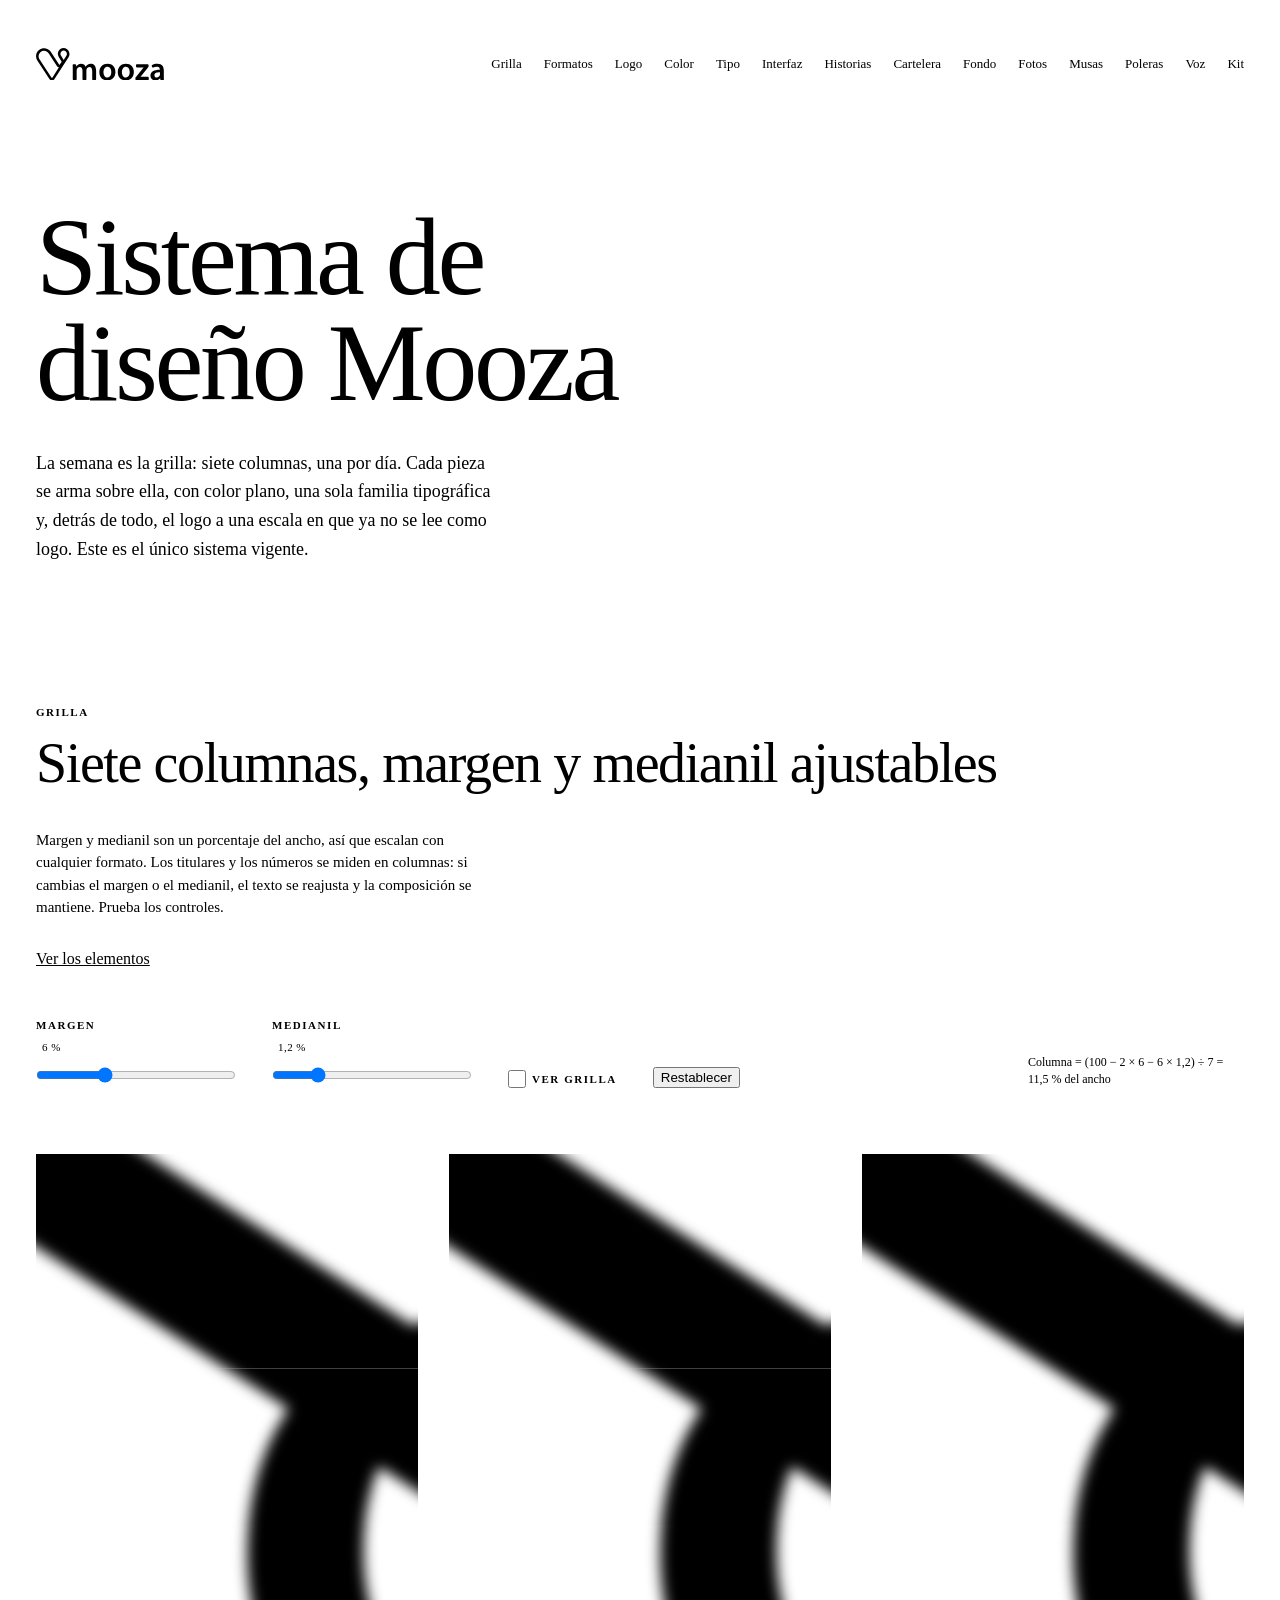
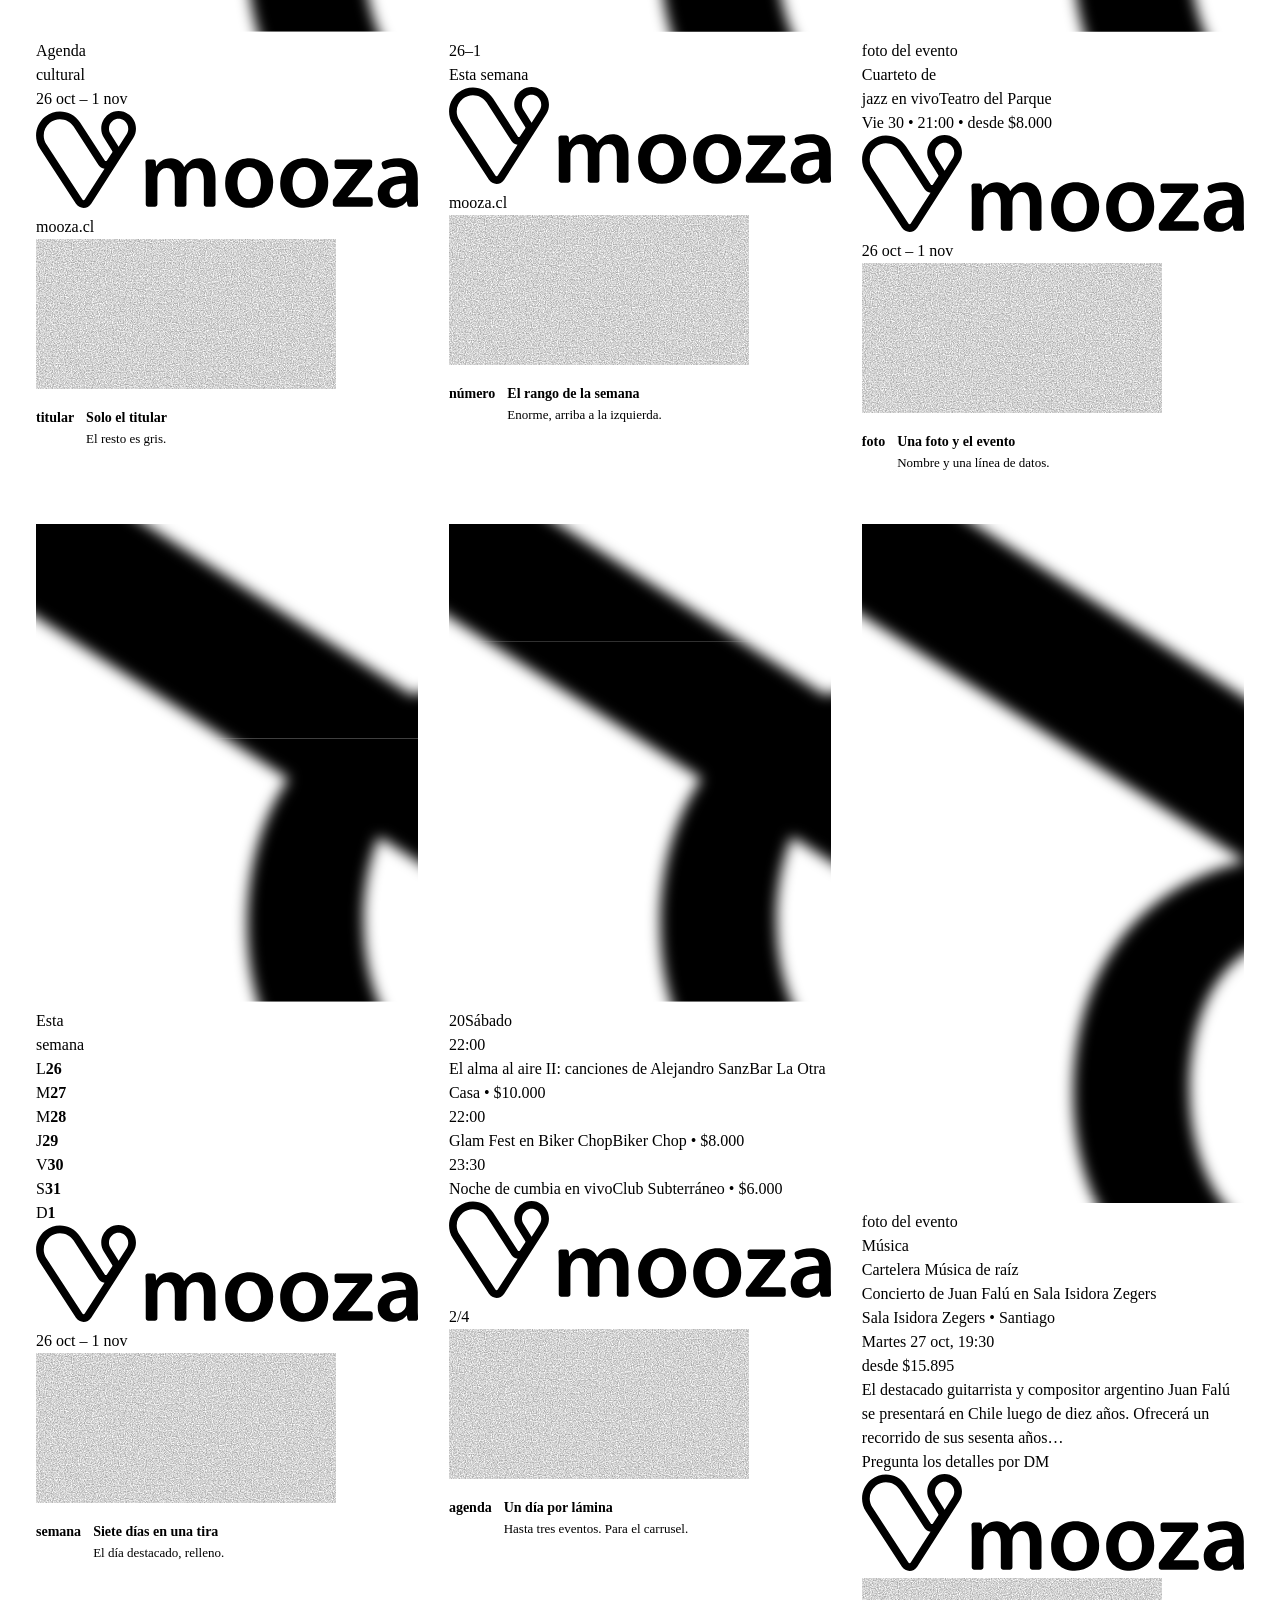
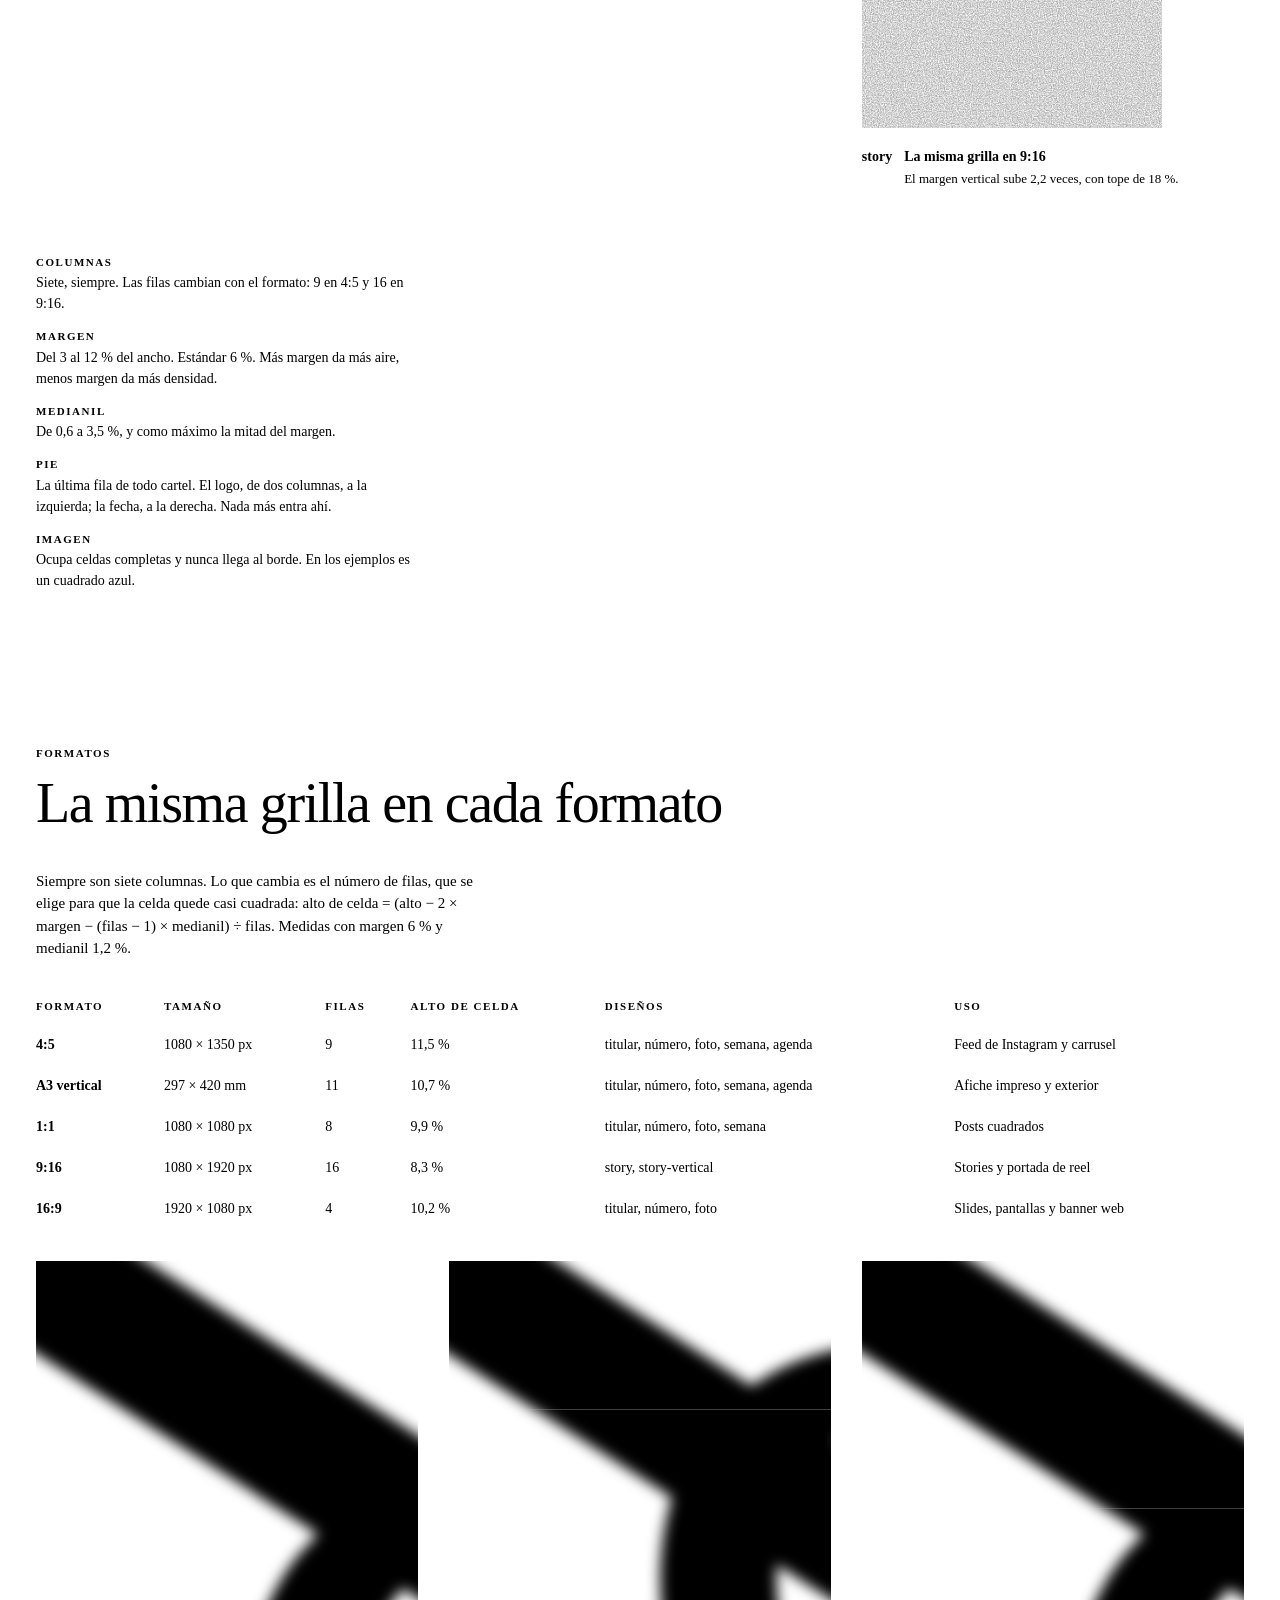
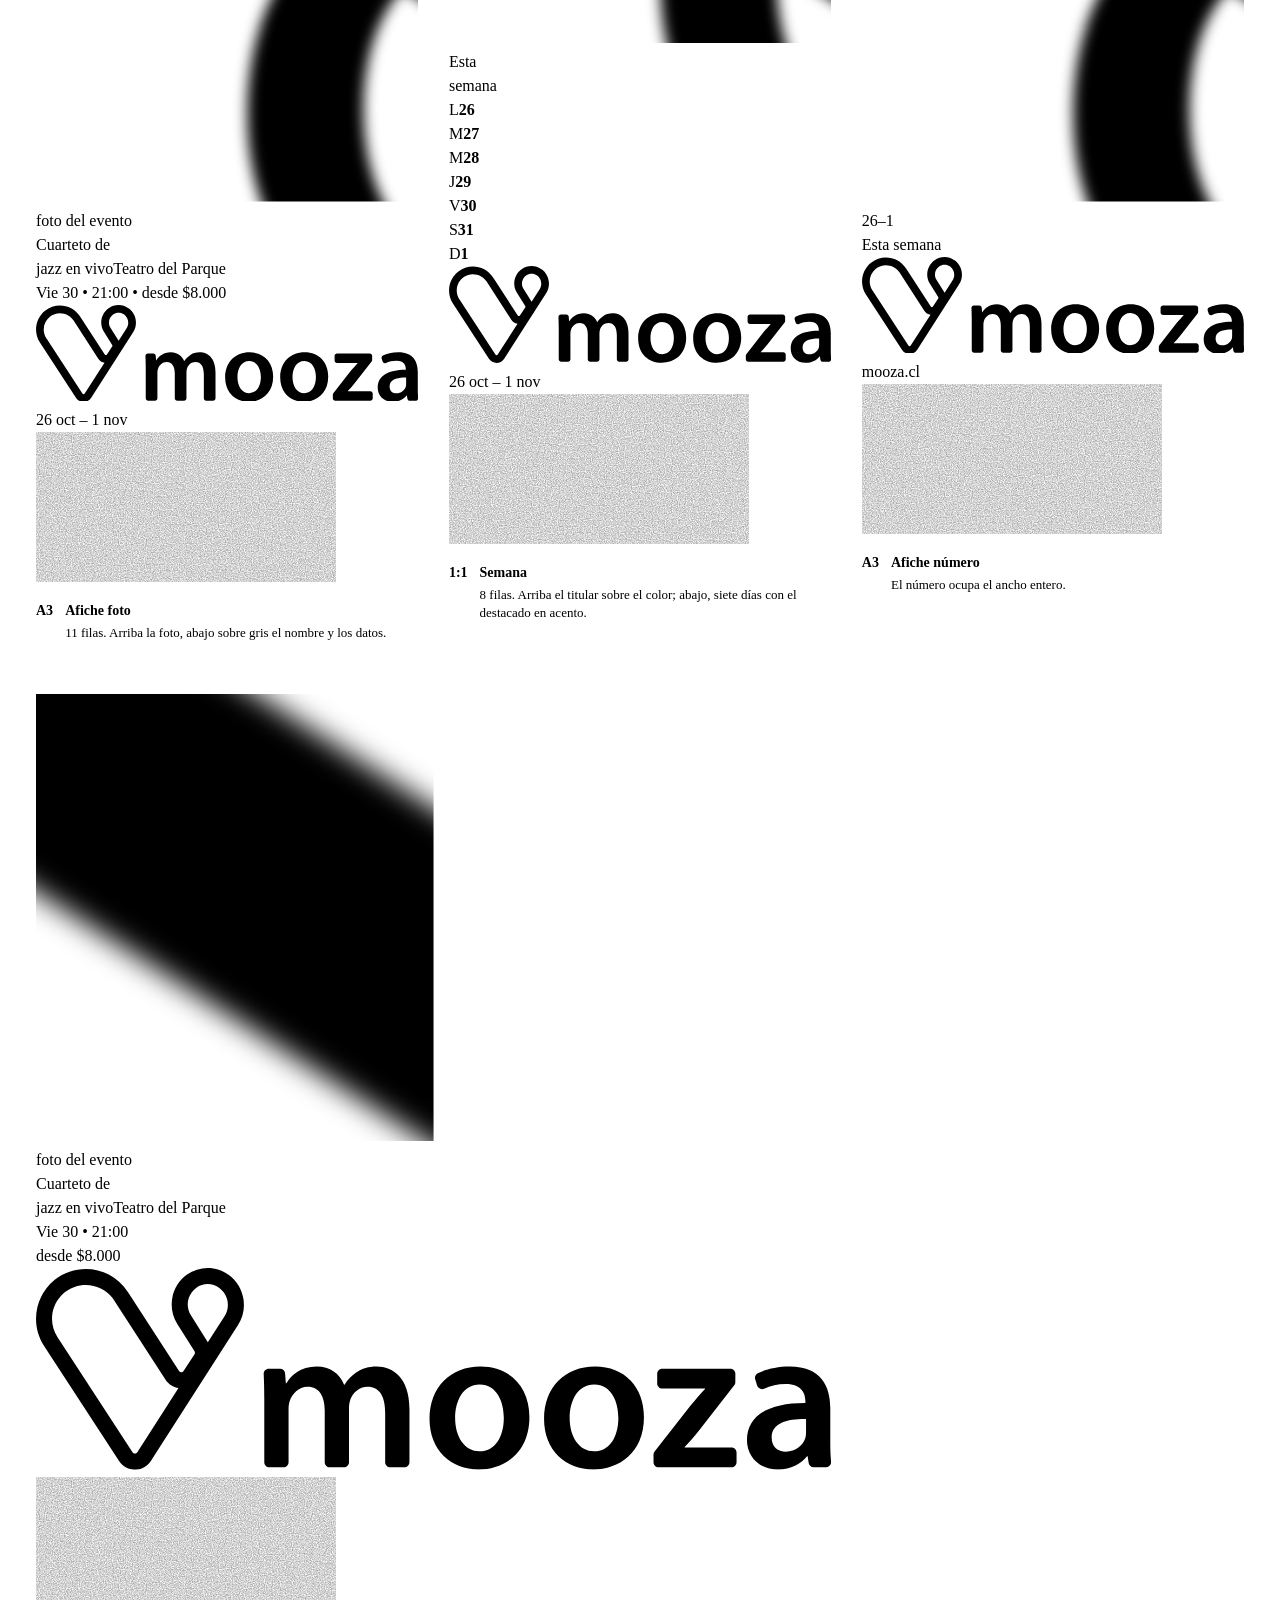
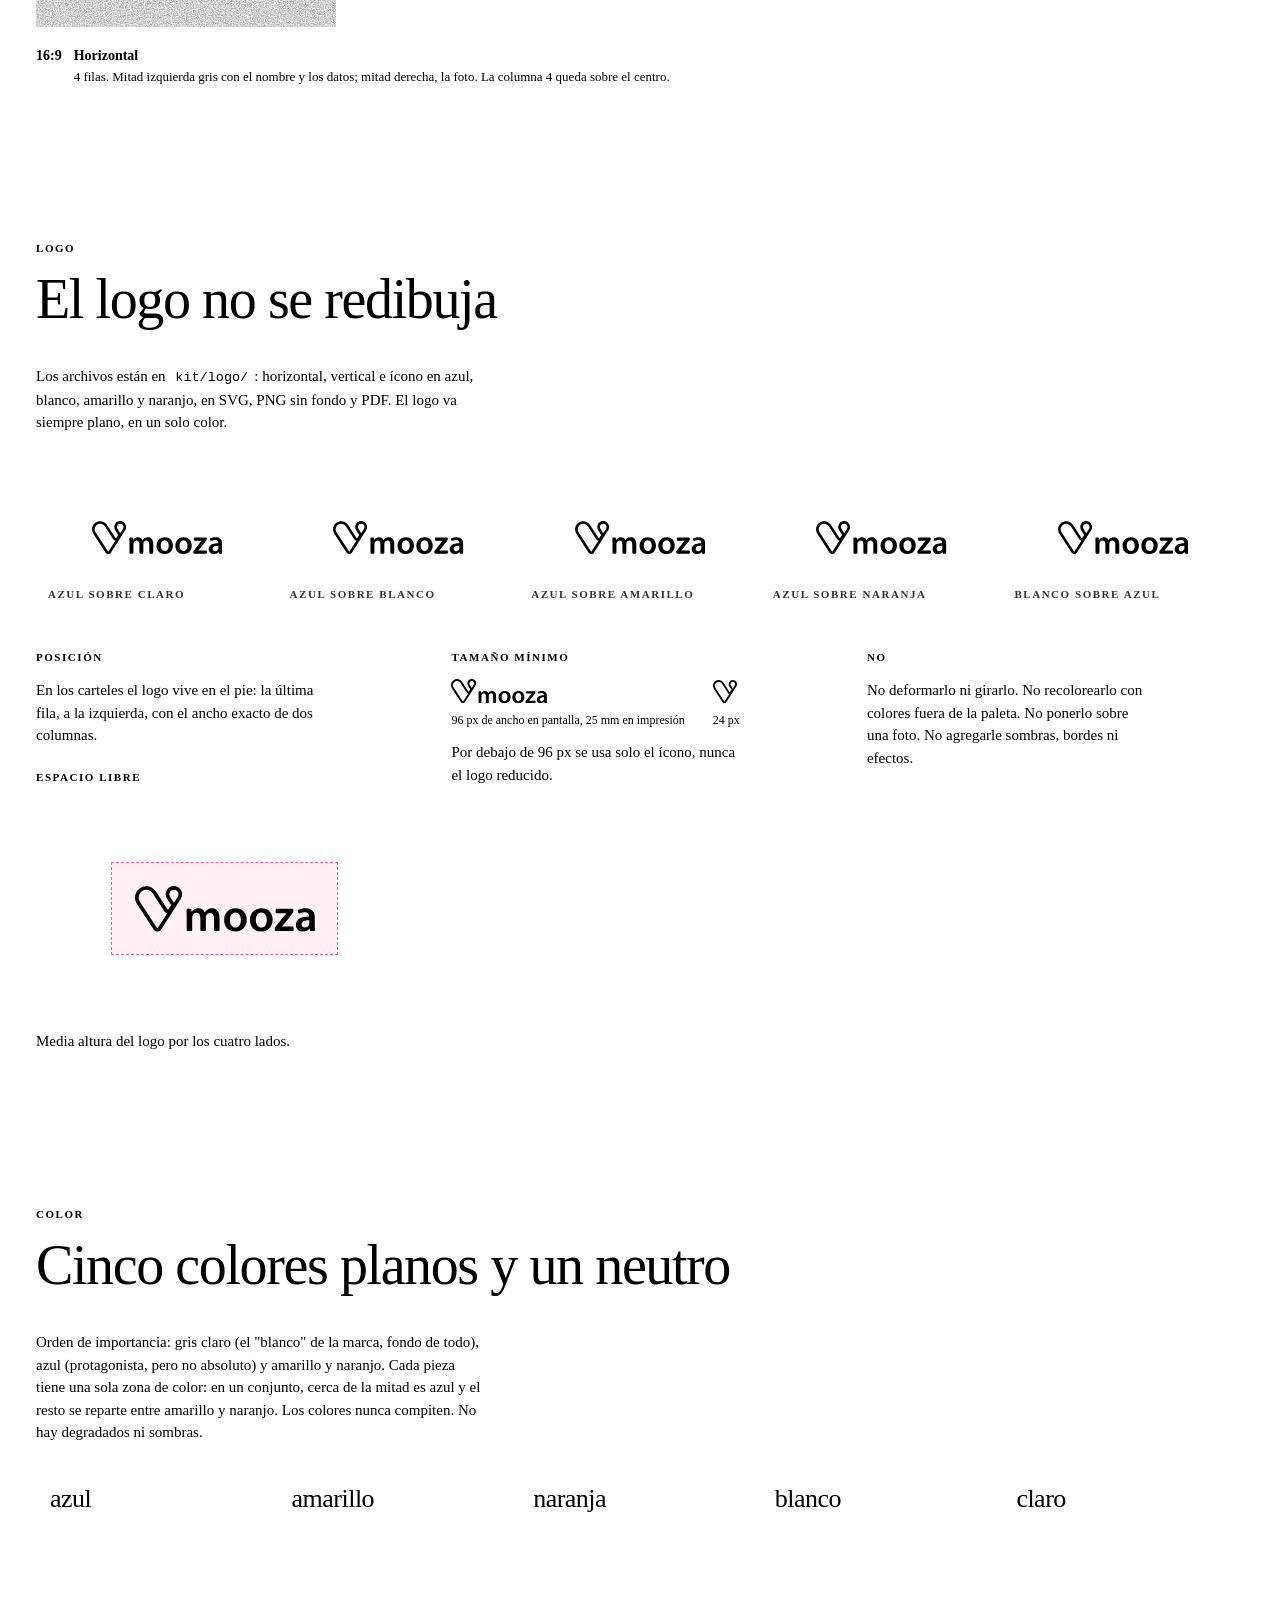
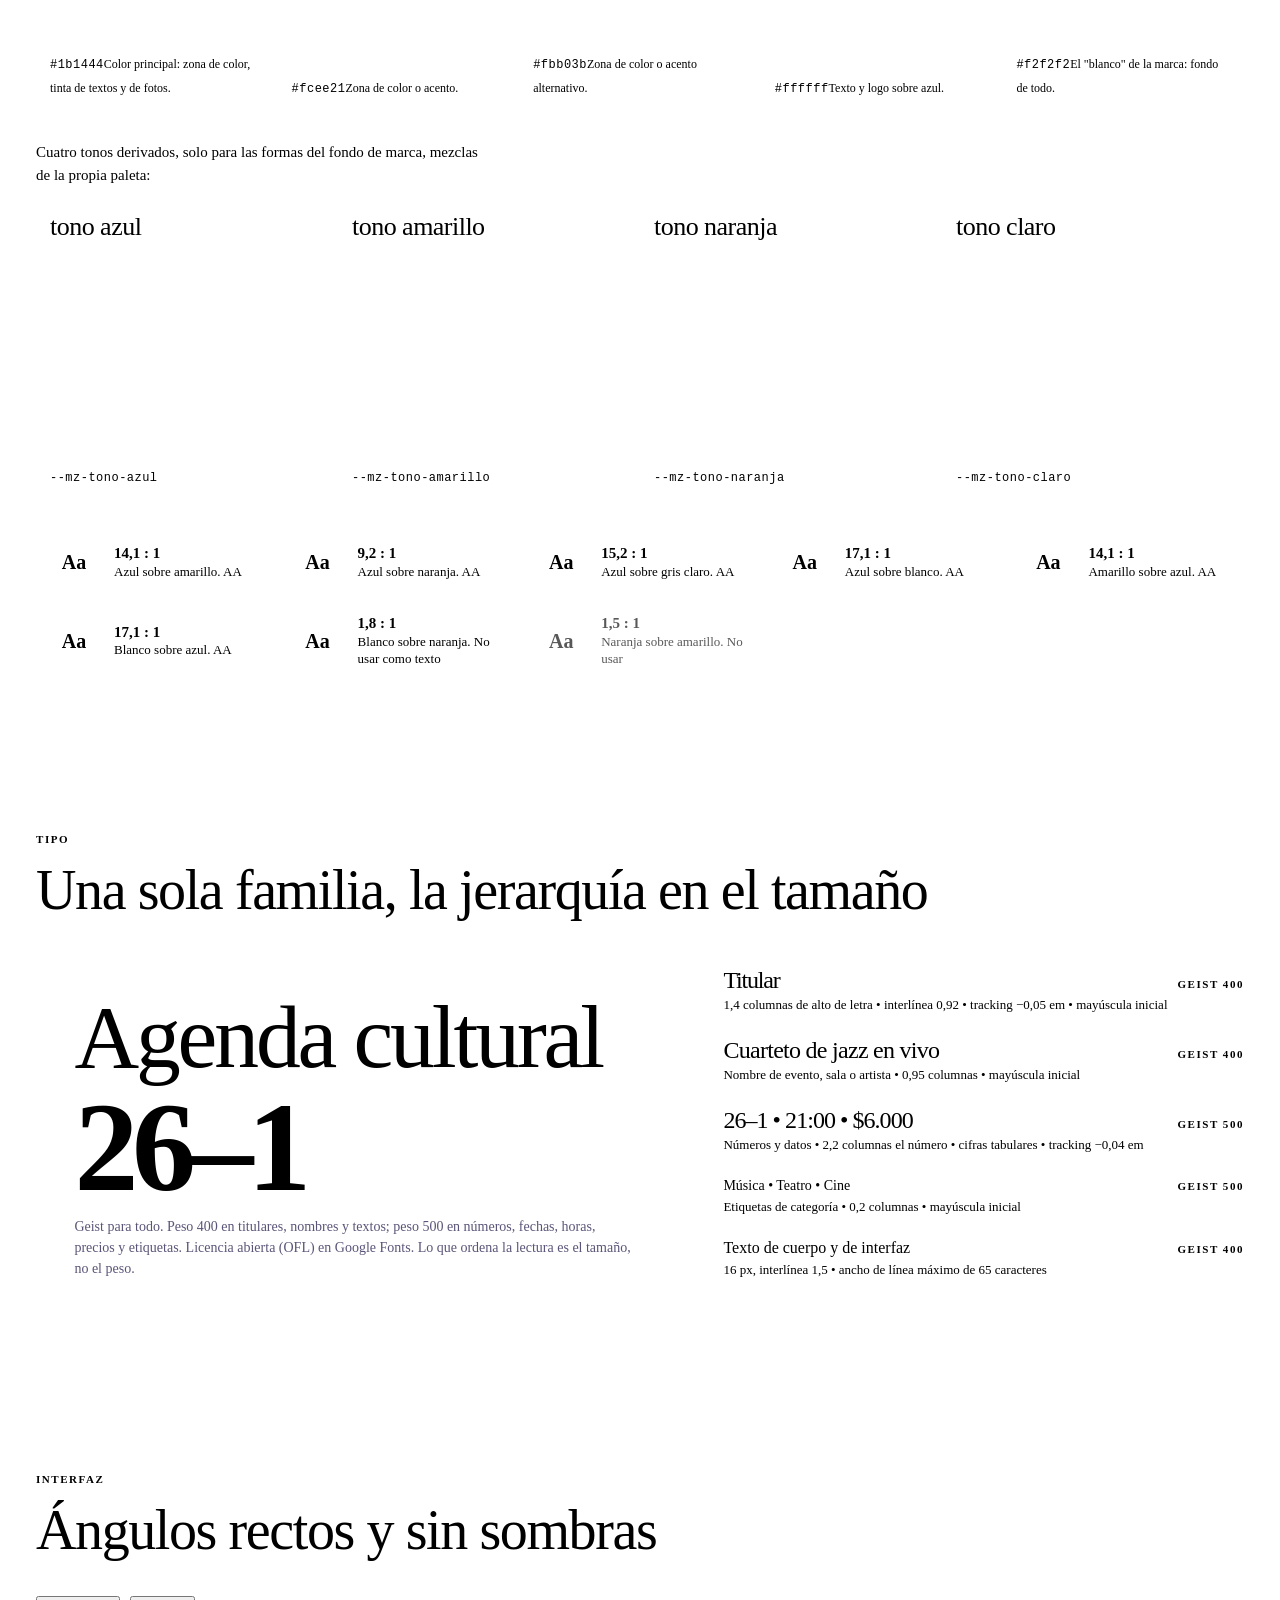
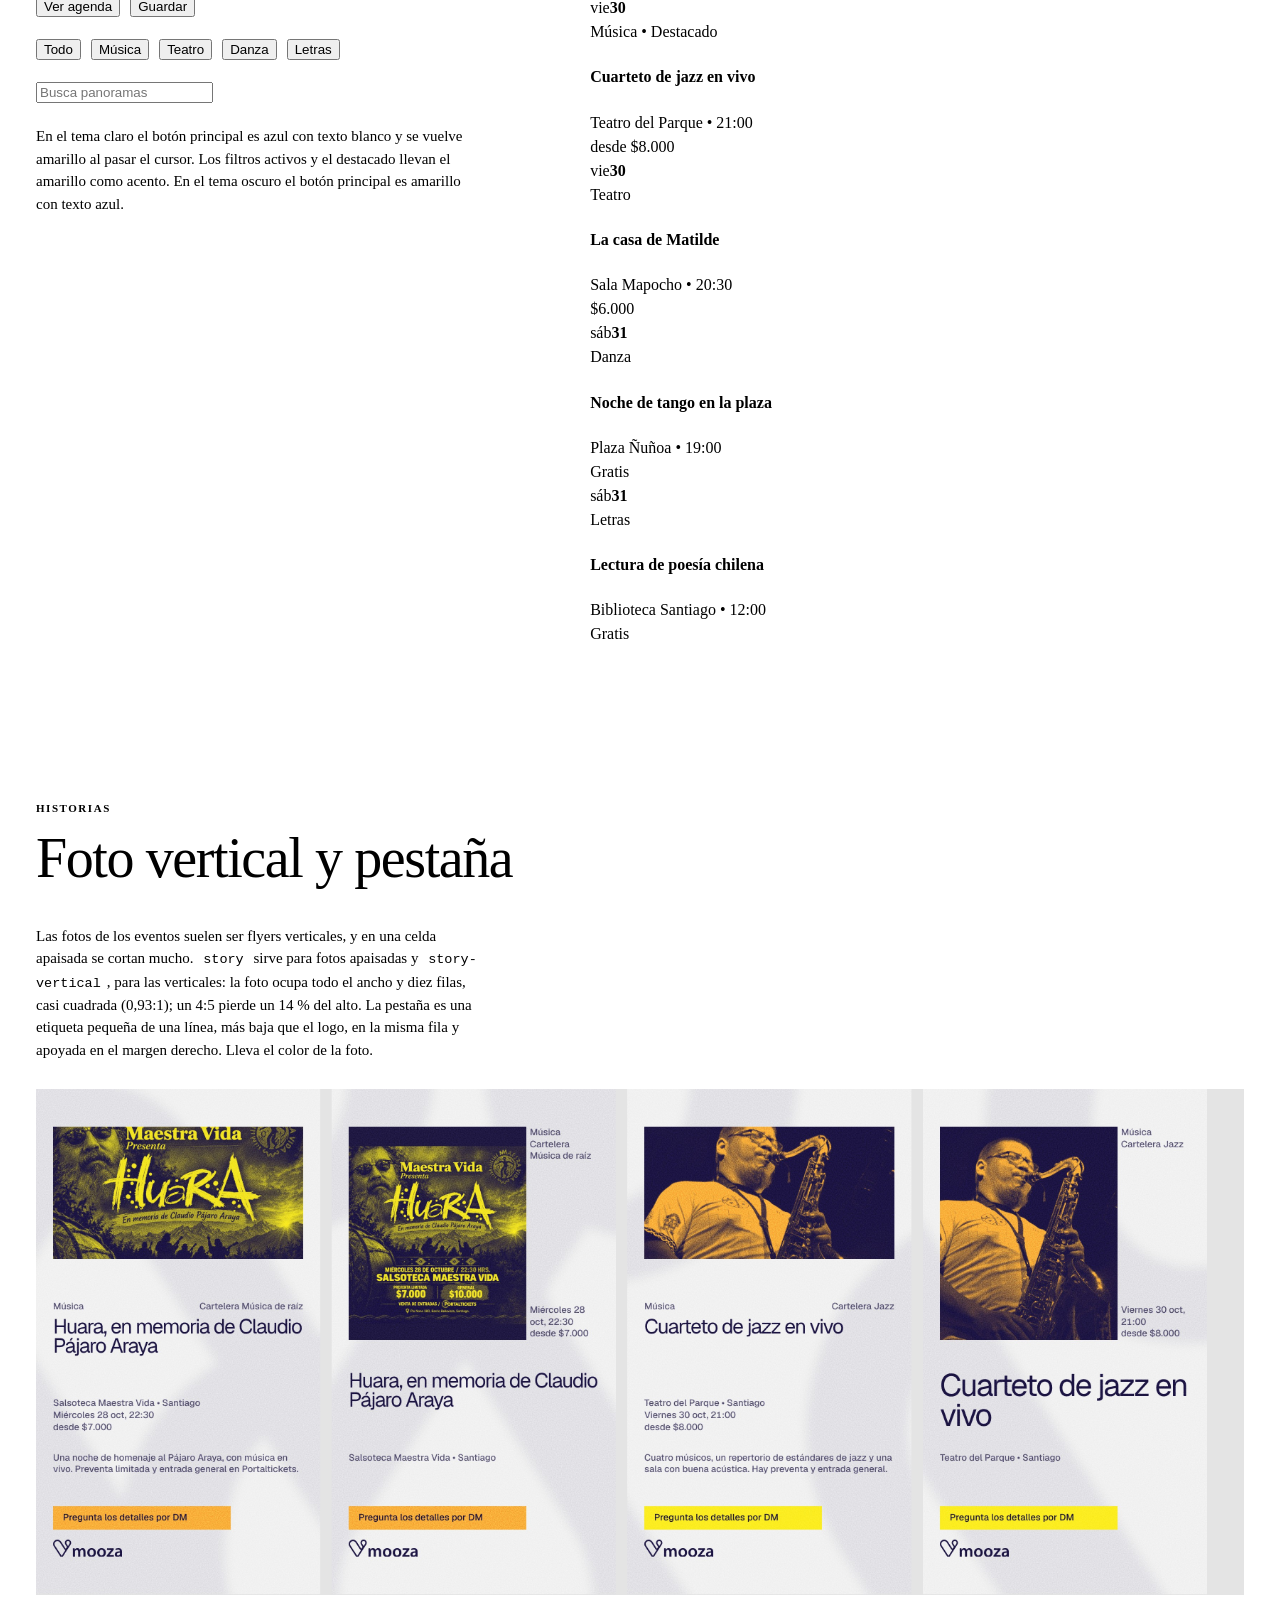
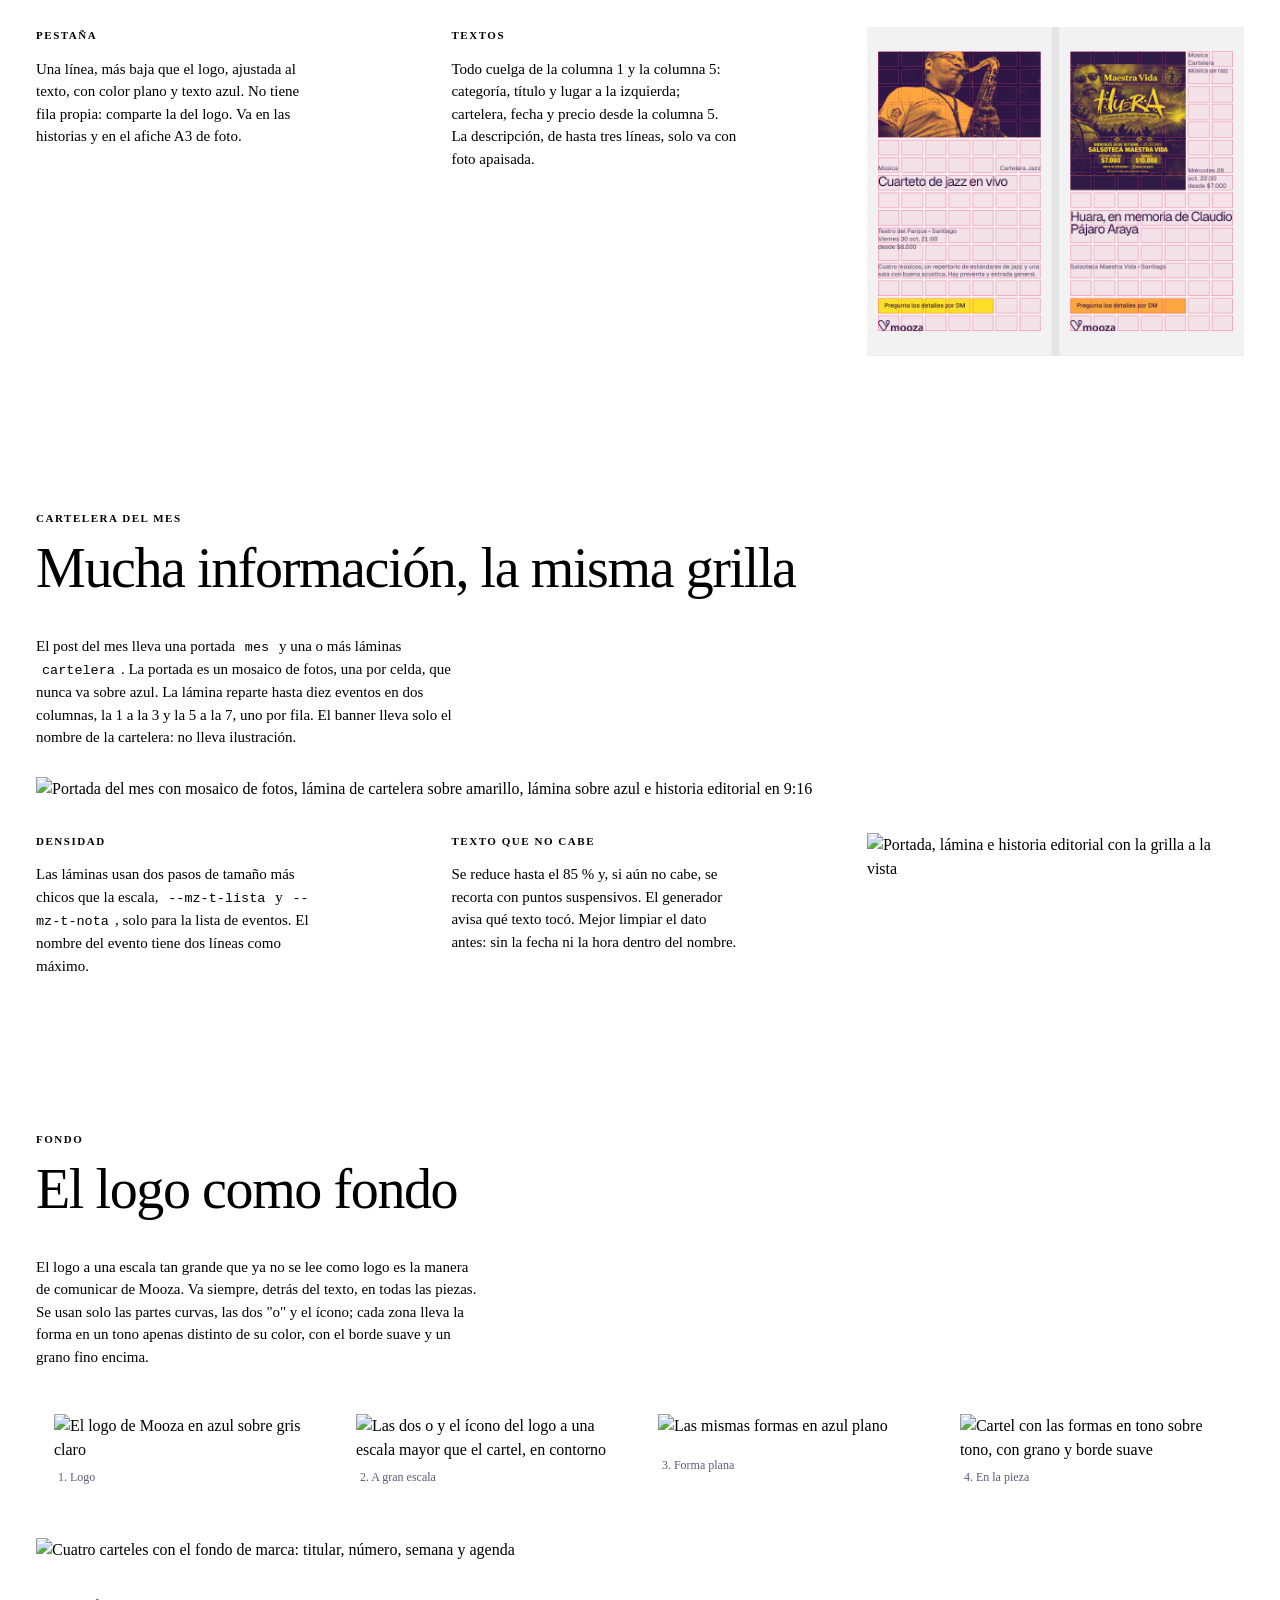
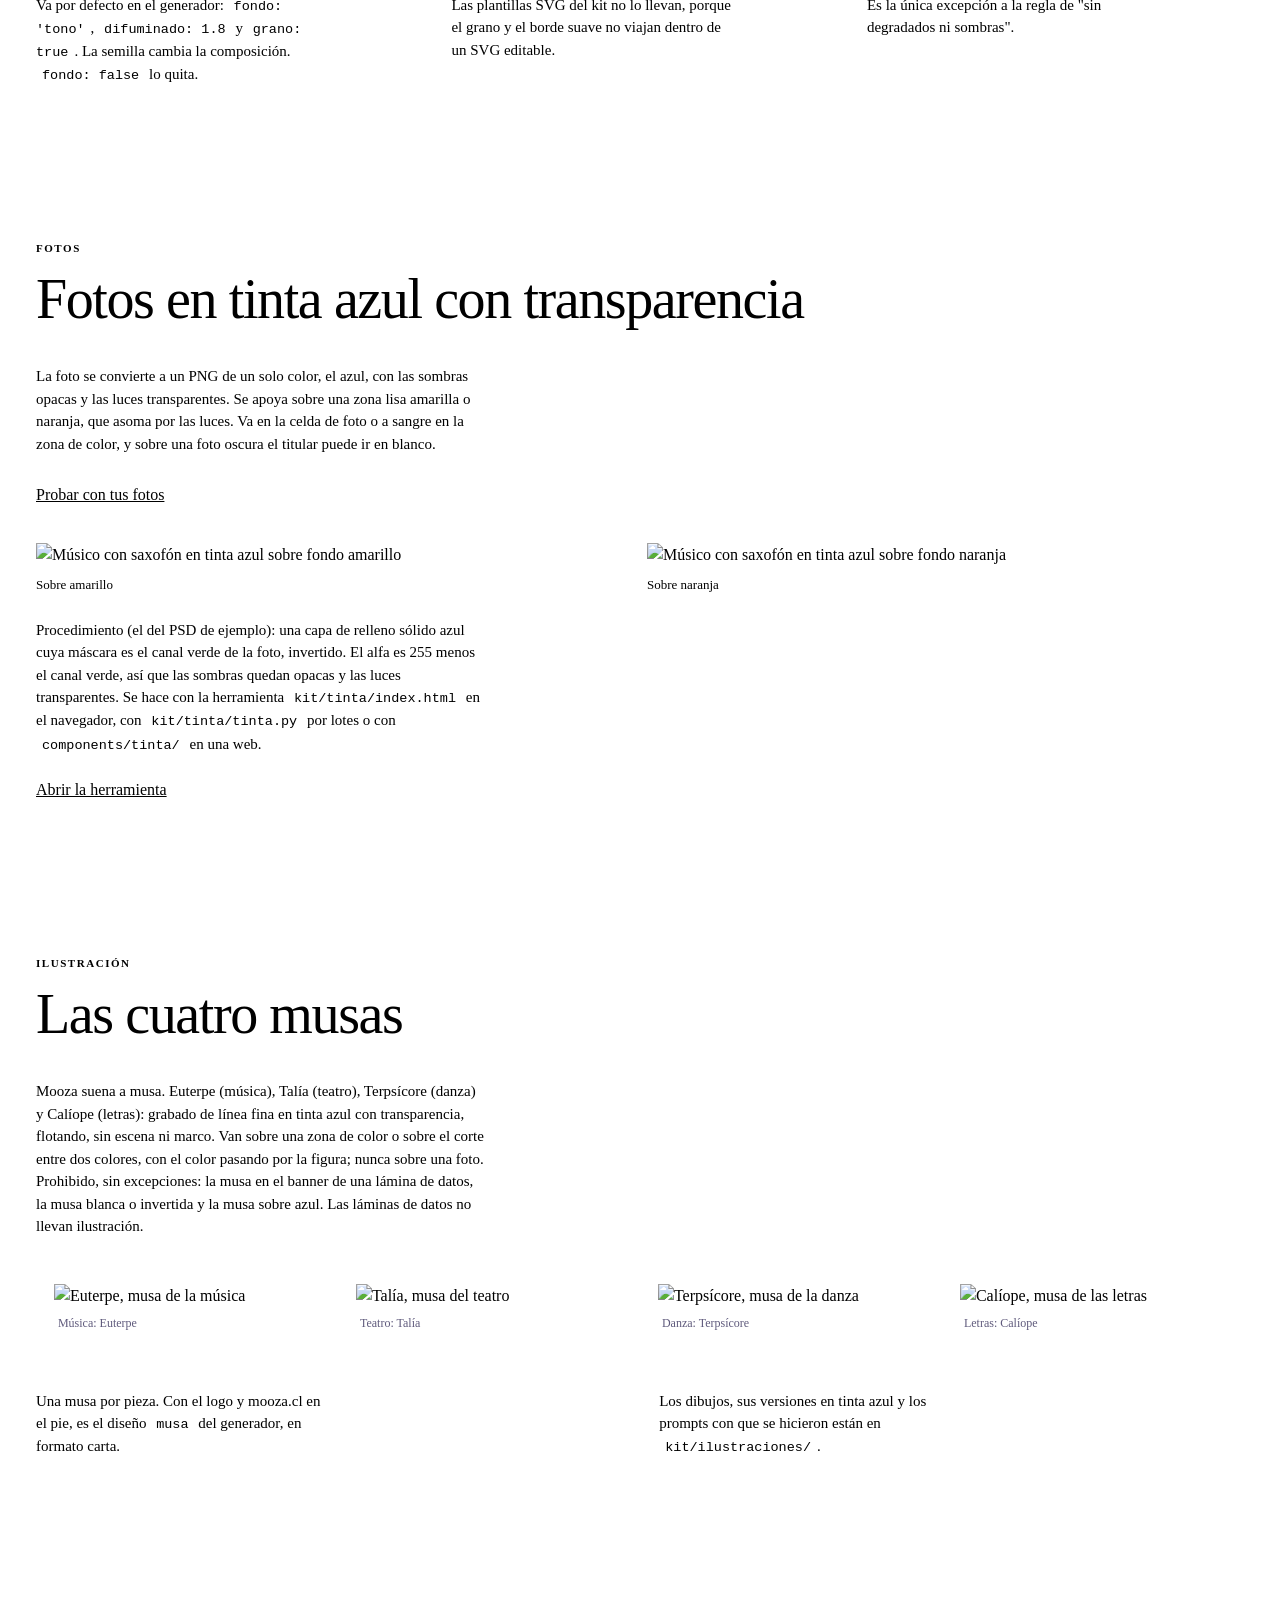
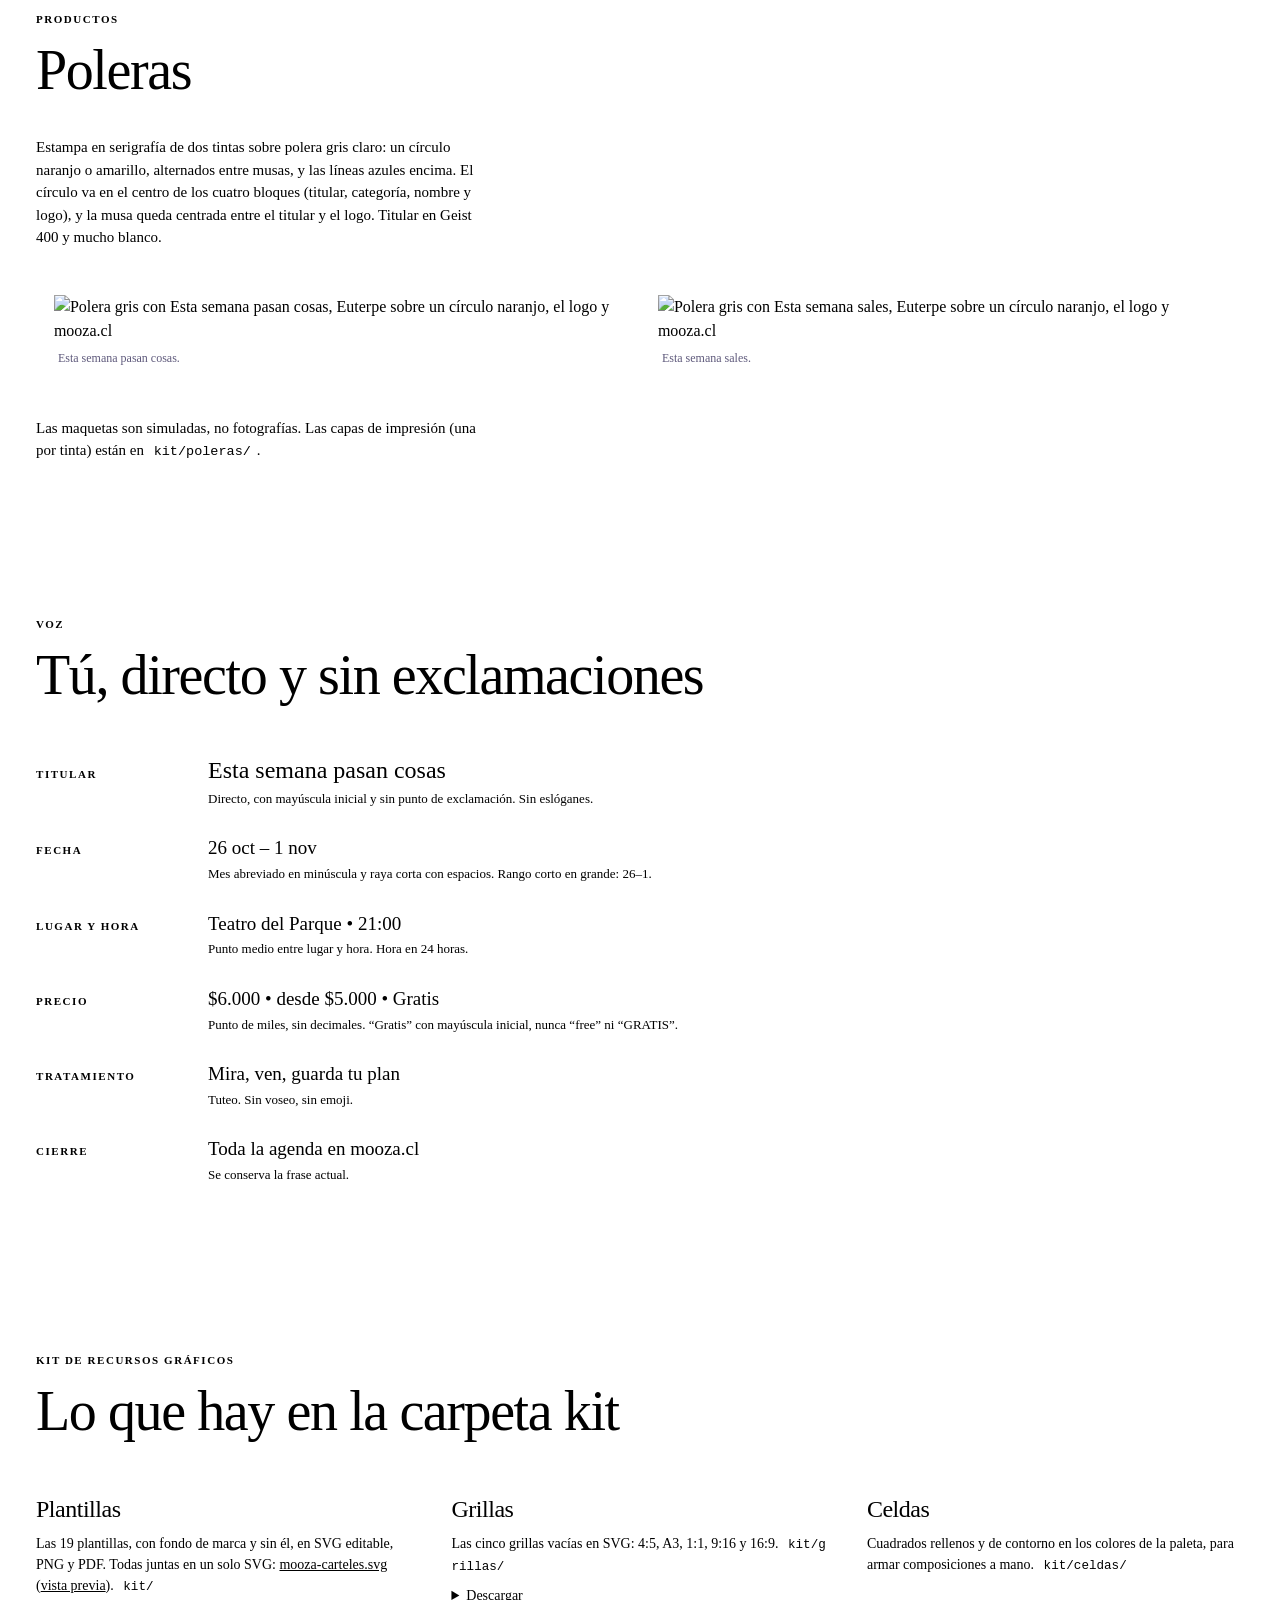
==== guidelines/index.html @ cfdf55c1 "Cartelera del mes, titular 9:16, prohibición de la musa en láminas de datos, auditoría con datos de " ====
<!doctype html>
<html lang="es">
<head>
<meta charset="utf-8">
<meta name="viewport" content="width=device-width,initial-scale=1,viewport-fit=cover">
<title>Sistema de diseño Mooza</title>
<link rel="stylesheet" href="../styles.css">
<style>
/* Esta página documenta el sistema. Solo usa sus tokens y componentes. */
*{box-sizing:border-box}
body{margin:0;background:var(--mz-azul);color:var(--mz-blanco);font-family:var(--mz-grot);font-size:16px;line-height:1.5;-webkit-font-smoothing:antialiased;overflow-x:hidden}
h1,h2,h3,p,ul,dl,dd,figure,figcaption{margin:0;padding:0}
ul{list-style:none}
a{color:inherit}
:focus-visible{outline:3px solid var(--mz-naranja);outline-offset:3px}
.wrap{width:100%;max-width:1240px;margin-inline:auto;padding-left:max(16px,env(safe-area-inset-left,0px));padding-right:max(16px,env(safe-area-inset-right,0px))}
.top{padding-block:clamp(24px,4vw,48px);display:flex;justify-content:space-between;align-items:center;gap:20px;flex-wrap:wrap}
.top svg{width:128px;display:block;color:var(--mz-blanco);--mz-iso:var(--mz-blanco)}
.top nav{display:flex;gap:6px 22px;flex-wrap:wrap;font-size:13px}
.top nav a{text-decoration:none;color:var(--mz-fg-suave);padding:6px 0}
.top nav a:hover{color:var(--mz-blanco)}
.intro{padding-block:clamp(32px,6vw,88px) clamp(36px,5vw,64px);display:grid;gap:clamp(20px,3vw,32px)}
h1{font-family:var(--mz-palabra);font-weight:var(--mz-peso-titular);letter-spacing:-.03em;line-height:.96;font-size:clamp(46px,8.6vw,120px);text-wrap:balance;max-width:13ch}
.lead{max-width:52ch;font-size:clamp(16px,1.4vw,19px);color:var(--mz-fg-suave);line-height:1.6}
.sec{padding-block:clamp(40px,6vw,88px);border-top:1px solid var(--mz-linea)}
h2{font-family:var(--mz-palabra);font-weight:var(--mz-peso-titular);letter-spacing:-.025em;line-height:1;font-size:clamp(32px,4.4vw,56px);margin-bottom:clamp(24px,3vw,40px);text-wrap:balance}
.k{font-size:11px;font-weight:600;letter-spacing:.14em;text-transform:uppercase;color:var(--mz-fg-tenue);display:block;margin-bottom:14px}
.cols{display:grid;grid-template-columns:repeat(auto-fit,minmax(min(100%,260px),1fr));gap:clamp(20px,3vw,48px)}
.cols p,.nota{font-size:15px;color:var(--mz-fg-suave);max-width:38ch}
.nota{max-width:60ch}
code{font-family:ui-monospace,SFMono-Regular,Menlo,monospace;font-size:.9em;background:rgba(255,255,255,.1);padding:1px 6px}

/* grilla: controles y carteles */
.ctl{display:flex;flex-wrap:wrap;gap:18px 36px;align-items:end;padding-block:18px;border-top:1px solid var(--mz-linea);border-bottom:1px solid var(--mz-linea);margin-bottom:clamp(28px,4vw,48px)}
.ctl label{display:grid;gap:6px;font-size:11px;font-weight:600;letter-spacing:.14em;text-transform:uppercase;color:var(--mz-fg-suave);min-width:min(100%,200px)}
.ctl output{font-weight:500;color:var(--mz-blanco);letter-spacing:.04em;margin-left:6px}
input[type=range]{width:100%;accent-color:var(--mz-amarillo);height:26px;margin:0}
.chk{display:flex!important;align-items:center;gap:10px;min-width:0!important;cursor:pointer}
.chk input{width:18px;height:18px;accent-color:var(--mz-amarillo);margin:0}
.math{font-size:12px;color:var(--mz-fg-tenue);font-variant-numeric:tabular-nums;margin-left:auto;max-width:36ch;line-height:1.4}
.pgrid{display:grid;grid-template-columns:repeat(6,minmax(0,1fr));gap:clamp(28px,4vw,56px) clamp(16px,2.4vw,32px);align-items:start}
.fig{grid-column:span 2;display:grid;gap:12px;align-content:start}
.fig figcaption{display:grid;grid-template-columns:auto 1fr;gap:2px 12px;font-size:13px;color:var(--mz-fg-suave);line-height:1.45}
.fig figcaption b{font-weight:600;color:var(--mz-blanco);font-size:14px}
.fig figcaption span{grid-column:2}
.fig figcaption i{font-style:normal;color:var(--mz-amarillo);font-weight:600;grid-row:span 2;font-size:14px}
.reglas{grid-column:span 2;display:grid;gap:14px;align-content:start;border-top:1px solid var(--mz-linea);padding-top:14px;font-size:14px;color:var(--mz-fg-suave)}
.reglas dt{font-size:11px;font-weight:600;letter-spacing:.14em;text-transform:uppercase;color:var(--mz-amarillo);margin-bottom:2px}

/* logo y formatos */
.lgs{display:grid;grid-template-columns:repeat(auto-fit,minmax(min(100%,240px),1fr))}
.lg{aspect-ratio:16/10;display:grid;place-items:center;position:relative}
.lg svg,.lg img{width:54%;height:auto;display:block}
.lg small{position:absolute;left:12px;bottom:10px;font-size:11px;font-weight:600;letter-spacing:.14em;text-transform:uppercase;opacity:.8}
.libre{display:grid;place-items:center;padding:clamp(28px,5vw,64px);background:var(--mz-claro);color:var(--mz-azul)}
.libre div{position:relative;outline:1.5px dashed rgba(255,45,111,.8);outline-offset:0;padding:calc(var(--w)*.1268);background:rgba(255,45,111,.07);--w:180px;width:calc(var(--w)*1.2536)}
.libre svg{width:var(--w);display:block;color:var(--mz-azul);--mz-iso:var(--mz-azul)}
.libre i{position:absolute;font:600 11px var(--mz-grot);color:rgba(255,45,111,1);font-style:normal}
.minimos{display:flex;gap:28px;align-items:flex-end;flex-wrap:wrap;margin-top:8px}
.minimos figure{margin:0;display:grid;gap:8px;font-size:12px;color:var(--mz-fg-suave)}
.minimos svg{display:block;color:var(--mz-blanco);--mz-iso:var(--mz-blanco)}
.tabla{width:100%;border-collapse:collapse;font-size:14px;margin-bottom:32px}
.tabla th,.tabla td{text-align:left;padding:10px 14px 10px 0;border-top:1px solid var(--mz-linea);vertical-align:top}
.tabla th{font-size:11px;font-weight:600;letter-spacing:.14em;text-transform:uppercase;color:var(--mz-fg-tenue)}
.tabla td:first-child{font-weight:600;white-space:nowrap}
.tabla-w{overflow-x:auto}
.fig.w2{grid-column:span 4}
@media (max-width:900px){.fig.w2{grid-column:span 6}}

/* color */
.sw{display:grid;grid-template-columns:repeat(auto-fit,minmax(min(100%,170px),1fr))}
.sw div{aspect-ratio:1;padding:14px;display:flex;flex-direction:column;justify-content:space-between}
.sw b{font-family:var(--mz-palabra);font-weight:var(--mz-peso-titular);font-size:26px;letter-spacing:-.02em;line-height:1}
.sw code{background:none;padding:0;font-size:12px;letter-spacing:.04em}
.sw small{font-size:12px;line-height:1.35}
.c-azul{background:var(--mz-azul);color:var(--mz-blanco)}
.c-amarillo{background:var(--mz-amarillo);color:var(--mz-azul)}
.c-naranja{background:var(--mz-naranja);color:var(--mz-azul)}
.c-blanco{background:var(--mz-blanco);color:var(--mz-azul)}
.c-claro{background:var(--mz-claro);color:var(--mz-azul)}
.pares{display:grid;grid-template-columns:repeat(auto-fill,minmax(min(100%,230px),1fr));gap:10px;margin-top:28px}
.par{display:flex;align-items:center;gap:12px;background:rgba(255,255,255,.06);padding:10px}
.par i{width:56px;height:44px;display:grid;place-items:center;font-style:normal;font-weight:600;font-size:20px;flex:none}
.par p{font-size:13px;line-height:1.3;color:var(--mz-fg-suave)}
.par p b{display:block;font-size:15px;color:var(--mz-blanco)}
.par.no{opacity:.65}

/* tipo */
.tipo{display:grid;grid-template-columns:minmax(0,1.1fr) minmax(0,.9fr);gap:clamp(24px,4vw,64px);align-items:start}
.muestra{background:var(--mz-claro);color:var(--mz-azul);padding:clamp(20px,3vw,40px);display:grid;gap:18px}
.muestra .s{font-family:var(--mz-palabra);font-weight:var(--mz-peso-titular);letter-spacing:-.035em;line-height:.93;font-size:clamp(48px,7vw,96px)}
.muestra .n{font-weight:600;letter-spacing:-.05em;line-height:.8;font-size:clamp(64px,10vw,140px);font-variant-numeric:tabular-nums}
.muestra .d{font-size:14px;color:rgba(27,20,68,.72)}
.estilos li{display:grid;grid-template-columns:1fr auto;gap:2px 16px;padding:12px 0;border-top:1px solid var(--mz-linea);align-items:baseline}
.estilos li:last-child{border-bottom:1px solid var(--mz-linea)}
.estilos .a{font-size:24px;line-height:1}
.estilos .m{font-size:11px;font-weight:600;letter-spacing:.14em;text-transform:uppercase;color:var(--mz-amarillo)}
.estilos .s2{grid-column:1/-1;font-size:13px;color:var(--mz-fg-tenue)}

/* interfaz */
.ui{display:grid;grid-template-columns:minmax(0,1fr) minmax(0,1.3fr);gap:clamp(24px,4vw,64px);align-items:start}
.ui .fila{display:flex;flex-wrap:wrap;gap:10px;align-items:center;margin-bottom:22px}

/* ilustración y fotos */
.ilus{display:grid;grid-template-columns:repeat(3,minmax(0,1fr));gap:0;background:var(--mz-claro)}
.ilus figure{margin:0;padding:clamp(8px,1.4vw,20px);display:grid;gap:6px;color:var(--mz-azul)}
.ilus img{width:100%;height:auto;display:block}
.ilus figcaption{font-size:12px;color:rgba(27,20,68,.7);padding:0 4px 8px}
.ilus .osc{background:var(--mz-azul);color:var(--mz-blanco)}
.ilus .osc figcaption{color:var(--mz-fg-suave)}
.duo{display:grid;grid-template-columns:repeat(auto-fit,minmax(min(100%,230px),1fr));gap:14px;margin-top:8px}
.duo div{display:grid;gap:8px}
.duo i{height:64px;display:block}
.duo b{font-size:14px;font-weight:600}
.duo span{font-size:12px;color:var(--mz-fg-suave)}
.enlace{display:inline-block;margin-top:22px}
@media (max-width:620px){.ilus{grid-template-columns:repeat(2,minmax(0,1fr))}}

/* voz */
.voz li{display:grid;grid-template-columns:minmax(0,9.5em) minmax(0,1fr);gap:4px 20px;padding:14px 0;border-top:1px solid var(--mz-linea);align-items:baseline}
.voz li:last-child{border-bottom:1px solid var(--mz-linea)}
.voz .e{font-size:11px;font-weight:600;letter-spacing:.14em;text-transform:uppercase;color:var(--mz-amarillo)}
.voz .v{font-size:19px;line-height:1.25}
.voz .v.sr{font-size:24px}
.voz .r{grid-column:2;font-size:13px;color:var(--mz-fg-tenue)}

/* kit */
.kit{display:grid;grid-template-columns:repeat(auto-fit,minmax(min(100%,300px),1fr));gap:clamp(20px,3vw,40px)}
.kit li{border-top:1px solid var(--mz-linea);padding-top:14px;display:grid;gap:6px;align-content:start;font-size:14px;color:var(--mz-fg-suave)}
.kit b{font-family:var(--mz-palabra);font-weight:var(--mz-peso-titular);font-size:24px;color:var(--mz-blanco);letter-spacing:-.02em}
.kit code{word-break:break-all}
.miniaturas{display:grid;grid-template-columns:repeat(auto-fit,minmax(min(100%,150px),1fr));gap:14px;margin-top:clamp(24px,3vw,40px)}
.miniaturas img{width:100%;height:auto;display:block}
.pie{padding-block:clamp(40px,6vw,72px);font-size:13px;color:var(--mz-fg-tenue)}

@media (max-width:900px){.fig,.reglas{grid-column:span 3}.tipo,.ui{grid-template-columns:minmax(0,1fr)}}
@media (max-width:620px){.fig,.reglas{grid-column:span 6}.math{margin-left:0}.voz li{grid-template-columns:minmax(0,1fr)}.voz .r{grid-column:1}}
@media (prefers-reduced-motion:reduce){*{animation:none!important;transition:none!important;scroll-behavior:auto!important}}
</style>
</head>
<body>
<script src="../components/grid/poster.js"></script>
<script>document.body.insertAdjacentHTML('afterbegin',MoozaPoster.sprite())</script>

<header class="wrap top">
  <svg viewBox="0 0 629.21 159.59" role="img" aria-label="Mooza"><use href="#mz-lockup"/></svg>
  <nav aria-label="Secciones"><a href="#grilla">Grilla</a><a href="#formatos">Formatos</a><a href="#logo">Logo</a><a href="#color">Color</a><a href="#tipo">Tipo</a><a href="#interfaz">Interfaz</a><a href="#historias">Historias</a><a href="#cartelera">Cartelera</a><a href="#fondo">Fondo</a><a href="#fotos">Fotos</a><a href="#ilustracion">Musas</a><a href="#poleras">Poleras</a><a href="#voz">Voz</a><a href="#kit">Kit</a></nav>
</header>

<main class="wrap">
  <section class="intro">
    <h1>Sistema de diseño Mooza</h1>
    <p class="lead">La semana es la grilla: siete columnas, una por día. Cada pieza se arma sobre ella, con color plano, una sola familia tipográfica y, detrás de todo, el logo a una escala en que ya no se lee como logo. Este es el único sistema vigente.</p>
  </section>

  <section class="sec" id="grilla">
    <span class="k">Grilla</span>
    <h2>Siete columnas, margen y medianil ajustables</h2>
    <p class="nota" style="margin-bottom:28px">Margen y medianil son un porcentaje del ancho, así que escalan con cualquier formato. Los titulares y los números se miden en columnas: si cambias el margen o el medianil, el texto se reajusta y la composición se mantiene. Prueba los controles.</p>

    <a class="mz-btn mz-btn--linea enlace" href="elementos.html" style="margin:0 0 28px">Ver los elementos</a>

    <div class="ctl" role="group" aria-label="Ajustes de la grilla">
      <label for="m">Margen<output id="mv"></output><input id="m" type="range" min="3" max="12" step=".5" value="6"></label>
      <label for="g">Medianil<output id="gv"></output><input id="g" type="range" min=".6" max="3.5" step=".2" value="1.2"></label>
      <label class="chk" for="ver"><input id="ver" type="checkbox"> Ver grilla</label>
      <button class="mz-btn mz-btn--linea" id="reset" type="button">Restablecer</button>
      <p class="math" id="math"></p>
    </div>

    <div class="pgrid" id="pgrid">
      <figure class="fig"><div id="pa" role="img" aria-label="Cartel titular"></div><figcaption><i>titular</i><b>Solo el titular</b><span>El resto es gris.</span></figcaption></figure>
      <figure class="fig"><div id="pb" role="img" aria-label="Cartel número"></div><figcaption><i>número</i><b>El rango de la semana</b><span>Enorme, arriba a la izquierda.</span></figcaption></figure>
      <figure class="fig"><div id="pc" role="img" aria-label="Cartel foto"></div><figcaption><i>foto</i><b>Una foto y el evento</b><span>Nombre y una línea de datos.</span></figcaption></figure>
      <figure class="fig"><div id="pd" role="img" aria-label="Cartel semana"></div><figcaption><i>semana</i><b>Siete días en una tira</b><span>El día destacado, relleno.</span></figcaption></figure>
      <figure class="fig"><div id="pe" role="img" aria-label="Cartel agenda"></div><figcaption><i>agenda</i><b>Un día por lámina</b><span>Hasta tres eventos. Para el carrusel.</span></figcaption></figure>
      <figure class="fig"><div id="pf" role="img" aria-label="Story"></div><figcaption><i>story</i><b>La misma grilla en 9:16</b><span>El margen vertical sube 2,2 veces, con tope de 18 %.</span></figcaption></figure>
      <dl class="reglas">
        <div><dt>Columnas</dt><dd>Siete, siempre. Las filas cambian con el formato: 9 en 4:5 y 16 en 9:16.</dd></div>
        <div><dt>Margen</dt><dd>Del 3 al 12 % del ancho. Estándar 6 %. Más margen da más aire, menos margen da más densidad.</dd></div>
        <div><dt>Medianil</dt><dd>De 0,6 a 3,5 %, y como máximo la mitad del margen.</dd></div>
        <div><dt>Pie</dt><dd>La última fila de todo cartel. El logo, de dos columnas, a la izquierda; la fecha, a la derecha. Nada más entra ahí.</dd></div>
        <div><dt>Imagen</dt><dd>Ocupa celdas completas y nunca llega al borde. En los ejemplos es un cuadrado azul.</dd></div>
      </dl>
    </div>
  </section>

  <section class="sec" id="formatos">
    <span class="k">Formatos</span>
    <h2>La misma grilla en cada formato</h2>
    <p class="nota" style="margin-bottom:28px">Siempre son siete columnas. Lo que cambia es el número de filas, que se elige para que la celda quede casi cuadrada: alto de celda = (alto − 2 × margen − (filas − 1) × medianil) ÷ filas. Medidas con margen 6 % y medianil 1,2 %.</p>
    <div class="tabla-w"><table class="tabla">
      <thead><tr><th>Formato</th><th>Tamaño</th><th>Filas</th><th>Alto de celda</th><th>Diseños</th><th>Uso</th></tr></thead>
      <tbody>
        <tr><td>4:5</td><td>1080 × 1350 px</td><td>9</td><td>11,5 %</td><td>titular, número, foto, semana, agenda</td><td>Feed de Instagram y carrusel</td></tr>
        <tr><td>A3 vertical</td><td>297 × 420 mm</td><td>11</td><td>10,7 %</td><td>titular, número, foto, semana, agenda</td><td>Afiche impreso y exterior</td></tr>
        <tr><td>1:1</td><td>1080 × 1080 px</td><td>8</td><td>9,9 %</td><td>titular, número, foto, semana</td><td>Posts cuadrados</td></tr>
        <tr><td>9:16</td><td>1080 × 1920 px</td><td>16</td><td>8,3 %</td><td>story, story-vertical</td><td>Stories y portada de reel</td></tr>
        <tr><td>16:9</td><td>1920 × 1080 px</td><td>4</td><td>10,2 %</td><td>titular, número, foto</td><td>Slides, pantallas y banner web</td></tr>
      </tbody>
    </table></div>
    <div class="pgrid" id="pformatos">
      <figure class="fig"><div id="fa" role="img" aria-label="Afiche A3 foto"></div><figcaption><i>A3</i><b>Afiche foto</b><span>11 filas. Arriba la foto, abajo sobre gris el nombre y los datos.</span></figcaption></figure>
      <figure class="fig"><div id="fb" role="img" aria-label="Cuadrado semana"></div><figcaption><i>1:1</i><b>Semana</b><span>8 filas. Arriba el titular sobre el color; abajo, siete días con el destacado en acento.</span></figcaption></figure>
      <figure class="fig"><div id="fc" role="img" aria-label="Afiche A3 número"></div><figcaption><i>A3</i><b>Afiche número</b><span>El número ocupa el ancho entero.</span></figcaption></figure>
      <figure class="fig w2"><div id="fd" role="img" aria-label="Horizontal 16:9 foto"></div><figcaption><i>16:9</i><b>Horizontal</b><span>4 filas. Mitad izquierda gris con el nombre y los datos; mitad derecha, la foto. La columna 4 queda sobre el centro.</span></figcaption></figure>
    </div>
  </section>

  <section class="sec" id="logo">
    <span class="k">Logo</span>
    <h2>El logo no se redibuja</h2>
    <p class="nota" style="margin-bottom:28px">Los archivos están en <code>kit/logo/</code>: horizontal, vertical e ícono en azul, blanco, amarillo y naranjo, en SVG, PNG sin fondo y PDF. El logo va siempre plano, en un solo color.</p>
    <div class="lgs">
      <div class="lg c-claro"><svg viewBox="0 0 629.21 159.59" role="img" aria-label="Logo azul" style="color:var(--mz-azul);--mz-iso:var(--mz-azul)"><use href="#mz-lockup"/></svg><small>Azul sobre claro</small></div>
      <div class="lg c-blanco"><svg viewBox="0 0 629.21 159.59" role="img" aria-label="Logo azul" style="color:var(--mz-azul);--mz-iso:var(--mz-azul)"><use href="#mz-lockup"/></svg><small>Azul sobre blanco</small></div>
      <div class="lg c-amarillo"><svg viewBox="0 0 629.21 159.59" role="img" aria-label="Logo azul" style="color:var(--mz-azul);--mz-iso:var(--mz-azul)"><use href="#mz-lockup"/></svg><small>Azul sobre amarillo</small></div>
      <div class="lg c-naranja"><svg viewBox="0 0 629.21 159.59" role="img" aria-label="Logo azul" style="color:var(--mz-azul);--mz-iso:var(--mz-azul)"><use href="#mz-lockup"/></svg><small>Azul sobre naranja</small></div>
      <div class="lg c-azul"><svg viewBox="0 0 629.21 159.59" role="img" aria-label="Logo blanco" style="color:var(--mz-blanco);--mz-iso:var(--mz-blanco)"><use href="#mz-lockup"/></svg><small>Blanco sobre azul</small></div>
    </div>
    <div class="cols" style="margin-top:36px;align-items:start">
      <div>
        <span class="k">Posición</span>
        <p class="nota" style="margin-bottom:22px">En los carteles el logo vive en el pie: la última fila, a la izquierda, con el ancho exacto de dos columnas.</p>
        <span class="k">Espacio libre</span>
        <div class="libre"><div><svg viewBox="0 0 629.21 159.59" aria-hidden="true"><use href="#mz-lockup"/></svg></div></div>
        <p class="nota" style="margin-top:12px">Media altura del logo por los cuatro lados.</p>
      </div>
      <div>
        <span class="k">Tamaño mínimo</span>
        <div class="minimos">
          <figure><svg width="96" viewBox="0 0 629.21 159.59" aria-hidden="true"><use href="#mz-lockup"/></svg>96 px de ancho en pantalla, 25 mm en impresión</figure>
          <figure><svg width="24" viewBox="0 0 168.34 163.27" aria-hidden="true" style="--mz-iso:var(--mz-amarillo)"><use href="#mz-iso"/></svg>24 px</figure>
        </div>
        <p class="nota" style="margin-top:12px">Por debajo de 96 px se usa solo el ícono, nunca el logo reducido.</p>
      </div>
      <div>
        <span class="k">No</span>
        <p class="nota">No deformarlo ni girarlo. No recolorearlo con colores fuera de la paleta. No ponerlo sobre una foto. No agregarle sombras, bordes ni efectos.</p>
      </div>
    </div>
  </section>

  <section class="sec" id="color">
    <span class="k">Color</span>
    <h2>Cinco colores planos y un neutro</h2>
    <p class="nota" style="margin-bottom:28px">Orden de importancia: gris claro (el "blanco" de la marca, fondo de todo), azul (protagonista, pero no absoluto) y amarillo y naranjo. Cada pieza tiene una sola zona de color: en un conjunto, cerca de la mitad es azul y el resto se reparte entre amarillo y naranjo. Los colores nunca compiten. No hay degradados ni sombras.</p>
    <div class="sw">
      <div class="c-azul"><b>azul</b><span><code>#1b1444</code><small>Color principal: zona de color, tinta de textos y de fotos.</small></span></div>
      <div class="c-amarillo"><b>amarillo</b><span><code>#fcee21</code><small>Zona de color o acento.</small></span></div>
      <div class="c-naranja"><b>naranja</b><span><code>#fbb03b</code><small>Zona de color o acento alternativo.</small></span></div>
      <div class="c-blanco"><b>blanco</b><span><code>#ffffff</code><small>Texto y logo sobre azul.</small></span></div>
      <div class="c-claro"><b>claro</b><span><code>#f2f2f2</code><small>El "blanco" de la marca: fondo de todo.</small></span></div>
    </div>
    <p class="nota" style="margin-top:28px">Cuatro tonos derivados, solo para las formas del fondo de marca, mezclas de la propia paleta:</p>
    <div class="sw" style="margin-top:14px">
      <div style="background:var(--mz-tono-azul);color:var(--mz-blanco)"><b>tono azul</b><span><code>--mz-tono-azul</code></span></div>
      <div style="background:var(--mz-tono-amarillo);color:var(--mz-azul)"><b>tono amarillo</b><span><code>--mz-tono-amarillo</code></span></div>
      <div style="background:var(--mz-tono-naranja);color:var(--mz-azul)"><b>tono naranja</b><span><code>--mz-tono-naranja</code></span></div>
      <div style="background:var(--mz-tono-claro);color:var(--mz-azul)"><b>tono claro</b><span><code>--mz-tono-claro</code></span></div>
    </div>
    <div class="pares" aria-label="Pares de color y su contraste">
      <div class="par"><i class="c-amarillo">Aa</i><p><b>14,1 : 1</b>Azul sobre amarillo. AA</p></div>
      <div class="par"><i class="c-naranja">Aa</i><p><b>9,2 : 1</b>Azul sobre naranja. AA</p></div>
      <div class="par"><i class="c-claro">Aa</i><p><b>15,2 : 1</b>Azul sobre gris claro. AA</p></div>
      <div class="par"><i class="c-blanco">Aa</i><p><b>17,1 : 1</b>Azul sobre blanco. AA</p></div>
      <div class="par"><i class="c-azul" style="color:var(--mz-amarillo)">Aa</i><p><b>14,1 : 1</b>Amarillo sobre azul. AA</p></div>
      <div class="par"><i class="c-azul">Aa</i><p><b>17,1 : 1</b>Blanco sobre azul. AA</p></div>
      <div class="par"><i class="c-naranja" style="color:var(--mz-blanco)">Aa</i><p><b>1,8 : 1</b>Blanco sobre naranja. No usar como texto</p></div>
      <div class="par no"><i class="c-amarillo" style="color:var(--mz-naranja)">Aa</i><p><b>1,5 : 1</b>Naranja sobre amarillo. No usar</p></div>
    </div>
  </section>

  <section class="sec" id="tipo">
    <span class="k">Tipo</span>
    <h2>Una sola familia, la jerarquía en el tamaño</h2>
    <div class="tipo">
      <div class="muestra">
        <span class="s">Agenda cultural</span>
        <span class="n">26–1</span>
        <p class="d">Geist para todo. Peso 400 en titulares, nombres y textos; peso 500 en números, fechas, horas, precios y etiquetas. Licencia abierta (OFL) en Google Fonts. Lo que ordena la lectura es el tamaño, no el peso.</p>
      </div>
      <ul class="estilos">
        <li><span class="a" style="font-weight:var(--mz-peso-titular);letter-spacing:-.05em">Titular</span><span class="m">Geist 400</span><span class="s2">1,4 columnas de alto de letra • interlínea 0,92 • tracking −0,05 em • mayúscula inicial</span></li>
        <li><span class="a" style="font-weight:var(--mz-peso-titular);letter-spacing:-.03em">Cuarteto de jazz en vivo</span><span class="m">Geist 400</span><span class="s2">Nombre de evento, sala o artista • 0,95 columnas • mayúscula inicial</span></li>
        <li><span class="a" style="font-weight:500;letter-spacing:-.04em">26–1 • 21:00 • $6.000</span><span class="m">Geist 500</span><span class="s2">Números y datos • 2,2 columnas el número • cifras tabulares • tracking −0,04 em</span></li>
        <li><span class="a" style="font-size:14px;font-weight:500">Música • Teatro • Cine</span><span class="m">Geist 500</span><span class="s2">Etiquetas de categoría • 0,2 columnas • mayúscula inicial</span></li>
        <li><span class="a" style="font-size:16px;font-weight:400">Texto de cuerpo y de interfaz</span><span class="m">Geist 400</span><span class="s2">16 px, interlínea 1,5 • ancho de línea máximo de 65 caracteres</span></li>
      </ul>
    </div>
  </section>

  <section class="sec mz-ui" id="interfaz">
    <span class="k">Interfaz</span>
    <h2>Ángulos rectos y sin sombras</h2>
    <div class="ui">
      <div>
        <div class="fila"><button class="mz-btn" type="button">Ver agenda</button><button class="mz-btn mz-btn--linea" type="button">Guardar</button></div>
        <div class="fila" id="chips" role="group" aria-label="Categorías"></div>
        <div class="fila"><input class="mz-input" type="search" placeholder="Busca panoramas" aria-label="Buscar panoramas"></div>
        <p class="nota">En el tema claro el botón principal es azul con texto blanco y se vuelve amarillo al pasar el cursor. Los filtros activos y el destacado llevan el amarillo como acento. En el tema oscuro el botón principal es amarillo con texto azul.</p>
      </div>
      <div id="eventos" aria-label="Eventos de ejemplo"></div>
    </div>
  </section>


  <section class="sec" id="historias">
    <span class="k">Historias</span>
    <h2>Foto vertical y pestaña</h2>
    <p class="nota" style="margin-bottom:28px">Las fotos de los eventos suelen ser flyers verticales, y en una celda apaisada se cortan mucho. <code>story</code> sirve para fotos apaisadas y <code>story-vertical</code>, para las verticales: la foto ocupa todo el ancho y diez filas, casi cuadrada (0,93:1); un 4:5 pierde un 14 % del alto. La pestaña es una etiqueta pequeña de una línea, más baja que el logo, en la misma fila y apoyada en el margen derecho. Lleva el color de la foto.</p>
    <img src="img/d-historias.jpg" alt="Cuatro historias: dos con foto apaisada, donde el flyer vertical se corta, y dos con foto vertical, donde se ve entero" style="width:100%;height:auto;display:block">
    <div class="cols" style="margin-top:32px;align-items:start">
      <div><span class="k">Pestaña</span><p>Una línea, más baja que el logo, ajustada al texto, con color plano y texto azul. No tiene fila propia: comparte la del logo. Va en las historias y en el afiche A3 de foto.</p></div>
      <div><span class="k">Textos</span><p>Todo cuelga de la columna 1 y la columna 5: categoría, título y lugar a la izquierda; cartelera, fecha y precio desde la columna 5. La descripción, de hasta tres líneas, solo va con foto apaisada.</p></div>
      <div><img src="img/d-historias-grilla.jpg" alt="Las dos historias con la grilla a la vista" style="width:100%;height:auto;display:block"></div>
    </div>
  </section>

  <section class="sec" id="cartelera">
    <span class="k">Cartelera del mes</span>
    <h2>Mucha información, la misma grilla</h2>
    <p class="nota" style="margin-bottom:28px">El post del mes lleva una portada <code>mes</code> y una o más láminas <code>cartelera</code>. La portada es un mosaico de fotos, una por celda, que nunca va sobre azul. La lámina reparte hasta diez eventos en dos columnas, la 1 a la 3 y la 5 a la 7, uno por fila. El banner lleva solo el nombre de la cartelera: no lleva ilustración.</p>
    <img src="img/d-cartelera.jpg" alt="Portada del mes con mosaico de fotos, lámina de cartelera sobre amarillo, lámina sobre azul e historia editorial en 9:16" style="width:100%;height:auto;display:block">
    <div class="cols" style="margin-top:32px;align-items:start">
      <div><span class="k">Densidad</span><p>Las láminas usan dos pasos de tamaño más chicos que la escala, <code>--mz-t-lista</code> y <code>--mz-t-nota</code>, solo para la lista de eventos. El nombre del evento tiene dos líneas como máximo.</p></div>
      <div><span class="k">Texto que no cabe</span><p>Se reduce hasta el 85 % y, si aún no cabe, se recorta con puntos suspensivos. El generador avisa qué texto tocó. Mejor limpiar el dato antes: sin la fecha ni la hora dentro del nombre.</p></div>
      <div><img src="img/d-cartelera-grilla.jpg" alt="Portada, lámina e historia editorial con la grilla a la vista" style="width:100%;height:auto;display:block"></div>
    </div>
  </section>

  <section class="sec" id="fondo">
    <span class="k">Fondo</span>
    <h2>El logo como fondo</h2>
    <p class="nota" style="margin-bottom:28px">El logo a una escala tan grande que ya no se lee como logo es la manera de comunicar de Mooza. Va siempre, detrás del texto, en todas las piezas. Se usan solo las partes curvas, las dos "o" y el ícono; cada zona lleva la forma en un tono apenas distinto de su color, con el borde suave y un grano fino encima.</p>
    <div class="ilus" style="grid-template-columns:repeat(4,minmax(0,1fr))">
      <figure><img src="img/f1-logo.jpg" alt="El logo de Mooza en azul sobre gris claro"><figcaption>1. Logo</figcaption></figure>
      <figure><img src="img/f2-escala.jpg" alt="Las dos o y el ícono del logo a una escala mayor que el cartel, en contorno"><figcaption>2. A gran escala</figcaption></figure>
      <figure><img src="img/f3-forma.jpg" alt="Las mismas formas en azul plano"><figcaption>3. Forma plana</figcaption></figure>
      <figure><img src="img/f4-cartel.jpg" alt="Cartel con las formas en tono sobre tono, con grano y borde suave"><figcaption>4. En la pieza</figcaption></figure>
    </div>
    <img src="img/d-fondo4.jpg" alt="Cuatro carteles con el fondo de marca: titular, número, semana y agenda" style="width:100%;height:auto;display:block;margin-top:clamp(16px,2vw,28px)">
    <div class="cols" style="margin-top:32px">
      <p>Va por defecto en el generador: <code>fondo: 'tono'</code>, <code>difuminado: 1.8</code> y <code>grano: true</code>. La semilla cambia la composición. <code>fondo: false</code> lo quita.</p>
      <p>Las plantillas SVG del kit no lo llevan, porque el grano y el borde suave no viajan dentro de un SVG editable.</p>
      <p>Es la única excepción a la regla de "sin degradados ni sombras".</p>
    </div>
  </section>

  <section class="sec" id="fotos">
    <span class="k">Fotos</span>
    <h2>Fotos en tinta azul con transparencia</h2>
    <p class="nota" style="margin-bottom:28px">La foto se convierte a un PNG de un solo color, el azul, con las sombras opacas y las luces transparentes. Se apoya sobre una zona lisa amarilla o naranja, que asoma por las luces. Va en la celda de foto o a sangre en la zona de color, y sobre una foto oscura el titular puede ir en blanco.</p>
    <a class="mz-btn mz-btn--linea enlace" href="fotos.html" style="margin:0 0 28px">Probar con tus fotos</a>
    <div class="duo" style="grid-template-columns:repeat(2,minmax(0,1fr))">
      <figure style="margin:0"><div style="background:var(--mz-amarillo)"><img src="../kit/fotos/ejemplo/saxofon-tinta.png" alt="Músico con saxofón en tinta azul sobre fondo amarillo" style="width:100%;display:block"></div><figcaption style="font-size:13px;margin-top:8px">Sobre amarillo</figcaption></figure>
      <figure style="margin:0"><div style="background:var(--mz-naranja)"><img src="../kit/fotos/ejemplo/saxofon-tinta.png" alt="Músico con saxofón en tinta azul sobre fondo naranja" style="width:100%;display:block"></div><figcaption style="font-size:13px;margin-top:8px">Sobre naranja</figcaption></figure>
    </div>
    <p class="nota" style="margin-top:24px">Procedimiento (el del PSD de ejemplo): una capa de relleno sólido azul cuya máscara es el canal verde de la foto, invertido. El alfa es 255 menos el canal verde, así que las sombras quedan opacas y las luces transparentes. Se hace con la herramienta <code>kit/tinta/index.html</code> en el navegador, con <code>kit/tinta/tinta.py</code> por lotes o con <code>components/tinta/</code> en una web.</p>
    <a class="mz-btn mz-btn--linea enlace" href="../kit/tinta/index.html">Abrir la herramienta</a>
  </section>

  <section class="sec" id="ilustracion">
    <span class="k">Ilustración</span>
    <h2>Las cuatro musas</h2>
    <p class="nota" style="margin-bottom:28px">Mooza suena a musa. Euterpe (música), Talía (teatro), Terpsícore (danza) y Calíope (letras): grabado de línea fina en tinta azul con transparencia, flotando, sin escena ni marco. Van sobre una zona de color o sobre el corte entre dos colores, con el color pasando por la figura; nunca sobre una foto. Prohibido, sin excepciones: la musa en el banner de una lámina de datos, la musa blanca o invertida y la musa sobre azul. Las láminas de datos no llevan ilustración.</p>
    <div class="ilus" style="grid-template-columns:repeat(4,minmax(0,1fr))">
      <figure><img src="img/musa-euterpe.jpg" alt="Euterpe, musa de la música"><figcaption>Música: Euterpe</figcaption></figure>
      <figure><img src="img/musa-talia.jpg" alt="Talía, musa del teatro"><figcaption>Teatro: Talía</figcaption></figure>
      <figure><img src="img/musa-terpsicore.jpg" alt="Terpsícore, musa de la danza"><figcaption>Danza: Terpsícore</figcaption></figure>
      <figure><img src="img/musa-caliope.jpg" alt="Calíope, musa de las letras"><figcaption>Letras: Calíope</figcaption></figure>
    </div>
    <div class="cols" style="margin-top:32px">
      <p>Una musa por pieza. Con el logo y mooza.cl en el pie, es el diseño <code>musa</code> del generador, en formato carta.</p>
      <p>Los dibujos, sus versiones en tinta azul y los prompts con que se hicieron están en <code>kit/ilustraciones/</code>.</p>
    </div>
  </section>

  <section class="sec" id="poleras">
    <span class="k">Productos</span>
    <h2>Poleras</h2>
    <p class="nota" style="margin-bottom:28px">Estampa en serigrafía de dos tintas sobre polera gris claro: un círculo naranjo o amarillo, alternados entre musas, y las líneas azules encima. El círculo va en el centro de los cuatro bloques (titular, categoría, nombre y logo), y la musa queda centrada entre el titular y el logo. Titular en Geist 400 y mucho blanco.</p>
    <div class="ilus" style="grid-template-columns:repeat(2,minmax(0,1fr))">
      <figure><img src="img/euterpe-pasan-cosas.jpg" alt="Polera gris con Esta semana pasan cosas, Euterpe sobre un círculo naranjo, el logo y mooza.cl"><figcaption>Esta semana pasan cosas.</figcaption></figure>
      <figure><img src="img/euterpe-sales.jpg" alt="Polera gris con Esta semana sales, Euterpe sobre un círculo naranjo, el logo y mooza.cl"><figcaption>Esta semana sales.</figcaption></figure>
    </div>
    <p class="nota" style="margin-top:24px">Las maquetas son simuladas, no fotografías. Las capas de impresión (una por tinta) están en <code>kit/poleras/</code>.</p>
  </section>

  <section class="sec" id="voz">
    <span class="k">Voz</span>
    <h2>Tú, directo y sin exclamaciones</h2>
    <ul class="voz">
      <li><span class="e">Titular</span><span class="v sr">Esta semana pasan cosas</span><span class="r">Directo, con mayúscula inicial y sin punto de exclamación. Sin eslóganes.</span></li>
      <li><span class="e">Fecha</span><span class="v">26 oct – 1 nov</span><span class="r">Mes abreviado en minúscula y raya corta con espacios. Rango corto en grande: 26–1.</span></li>
      <li><span class="e">Lugar y hora</span><span class="v">Teatro del Parque • 21:00</span><span class="r">Punto medio entre lugar y hora. Hora en 24 horas.</span></li>
      <li><span class="e">Precio</span><span class="v">$6.000 • desde $5.000 • Gratis</span><span class="r">Punto de miles, sin decimales. “Gratis” con mayúscula inicial, nunca “free” ni “GRATIS”.</span></li>
      <li><span class="e">Tratamiento</span><span class="v">Mira, ven, guarda tu plan</span><span class="r">Tuteo. Sin voseo, sin emoji.</span></li>
      <li><span class="e">Cierre</span><span class="v">Toda la agenda en mooza.cl</span><span class="r">Se conserva la frase actual.</span></li>
    </ul>
  </section>

  <section class="sec" id="kit">
    <span class="k">Kit de recursos gráficos</span>
    <h2>Lo que hay en la carpeta kit</h2>
    <ul class="kit">
      <li><b>Plantillas</b><span>Las 19 plantillas, con fondo de marca y sin él, en SVG editable, PNG y PDF. Todas juntas en un solo SVG: <a href="../kit/plantillas/mooza-carteles.svg" download>mooza-carteles.svg</a> (<a href="../kit/plantillas/mooza-carteles.png" download>vista previa</a>). <code>kit/</code><details style="margin-top:8px"><summary style="cursor:pointer">Cada plantilla por separado</summary><p style="line-height:2"><a href="../kit/plantillas/sin-fondo/svg/agenda-a3.svg" download>agenda-a3.svg</a> · <a href="../kit/plantillas/sin-fondo/svg/agenda.svg" download>agenda.svg</a> · <a href="../kit/plantillas/sin-fondo/svg/foto-16x9.svg" download>foto-16x9.svg</a> · <a href="../kit/plantillas/sin-fondo/svg/foto-1x1.svg" download>foto-1x1.svg</a> · <a href="../kit/plantillas/sin-fondo/svg/foto-a3.svg" download>foto-a3.svg</a> · <a href="../kit/plantillas/sin-fondo/svg/foto.svg" download>foto.svg</a> · <a href="../kit/plantillas/sin-fondo/svg/numero-16x9.svg" download>numero-16x9.svg</a> · <a href="../kit/plantillas/sin-fondo/svg/numero-1x1.svg" download>numero-1x1.svg</a> · <a href="../kit/plantillas/sin-fondo/svg/numero-a3.svg" download>numero-a3.svg</a> · <a href="../kit/plantillas/sin-fondo/svg/numero.svg" download>numero.svg</a> · <a href="../kit/plantillas/sin-fondo/svg/semana-1x1.svg" download>semana-1x1.svg</a> · <a href="../kit/plantillas/sin-fondo/svg/semana-a3.svg" download>semana-a3.svg</a> · <a href="../kit/plantillas/sin-fondo/svg/semana.svg" download>semana.svg</a> · <a href="../kit/plantillas/sin-fondo/svg/story.svg" download>story.svg</a> · <a href="../kit/plantillas/sin-fondo/svg/titular-16x9.svg" download>titular-16x9.svg</a> · <a href="../kit/plantillas/sin-fondo/svg/titular-1x1.svg" download>titular-1x1.svg</a> · <a href="../kit/plantillas/sin-fondo/svg/titular-a3.svg" download>titular-a3.svg</a> · <a href="../kit/plantillas/sin-fondo/svg/titular.svg" download>titular.svg</a></p></details></span></li>
      <li><b>Grillas</b><span>Las cinco grillas vacías en SVG: 4:5, A3, 1:1, 9:16 y 16:9. <code>kit/grillas/</code><details style="margin-top:8px"><summary style="cursor:pointer">Descargar</summary><p style="line-height:2"><a href="../kit/grillas/grilla-16x9-4filas.svg" download>grilla-16x9-4filas.svg</a> · <a href="../kit/grillas/grilla-1x1-8filas.svg" download>grilla-1x1-8filas.svg</a> · <a href="../kit/grillas/grilla-4x5-9filas.svg" download>grilla-4x5-9filas.svg</a> · <a href="../kit/grillas/grilla-9x16-16filas.svg" download>grilla-9x16-16filas.svg</a> · <a href="../kit/grillas/grilla-a3-11filas.svg" download>grilla-a3-11filas.svg</a></p></details></span></li>
      <li><b>Celdas</b><span>Cuadrados rellenos y de contorno en los colores de la paleta, para armar composiciones a mano. <code>kit/celdas/</code></span></li>
      <li><b>Logo</b><span>Horizontal, vertical e ícono en azul, blanco, amarillo y naranjo, en SVG, PNG sin fondo y PDF, y sobre cada fondo. <code>kit/logo/</code></span></li>
      <li><b>Fondos</b><span>El fondo de marca solo, en cada color y formato: SVG con las formas, y PNG y PDF con grano y borde suave. <code>kit/fondos/</code></span></li>
      <li><b>Fotos</b><span>Marcador de posición y reglas de recorte para las fotos de eventos. <code>kit/fotos/</code></span></li>
      <li><b>Tinta</b><span>Herramienta en el navegador y script por lotes para convertir fotos a tinta azul con transparencia. <code>kit/tinta/</code></span></li>
      <li><b>Ilustraciones</b><span>Las cuatro musas, sus versiones en tinta azul y los prompts con que se hicieron. <code>kit/ilustraciones/</code></span></li>
      <li><b>Poleras</b><span>Capas de impresión y maquetas. <code>kit/poleras/</code></span></li>
      <li><b>Generador</b><span>Regenera las plantillas del kit. <code>kit/build-kit.mjs</code></span></li>
    </ul>
    <div class="miniaturas">
      <img src="../kit/plantillas/sin-fondo/png/titular.png" alt="Plantilla titular">
      <img src="../kit/plantillas/sin-fondo/png/numero.png" alt="Plantilla número">
      <img src="../kit/plantillas/sin-fondo/png/foto.png" alt="Plantilla foto">
      <img src="../kit/plantillas/sin-fondo/png/semana.png" alt="Plantilla semana">
      <img src="../kit/plantillas/sin-fondo/png/agenda.png" alt="Plantilla agenda">
      <img src="../kit/plantillas/sin-fondo/png/story.png" alt="Plantilla story">
    </div>
  </section>
</main>

<footer class="wrap pie">Sistema de diseño Mooza • los eventos, salas y precios son ejemplos.</footer>

<script>
(function(){
  var $=function(s){return document.querySelector(s)};
  var P=MoozaPoster;
  P.mount($('#fa'),'foto',null,'a3');P.mount($('#fb'),'semana',null,'1x1');P.mount($('#fc'),'numero',null,'a3');P.mount($('#fd'),'foto',null,'16x9');
  P.mount($('#pa'),'titular');P.mount($('#pb'),'numero');P.mount($('#pc'),'foto');P.mount($('#pd'),'semana');P.mount($('#pe'),'agenda');P.mount($('#pf'),'story');

  var G=$('#pgrid'),m=$('#m'),g=$('#g');
  function fmt(n){return String(Math.round(n*10)/10).replace('.',',')}
  function upd(){
    var mv=+m.value,gv=+g.value;
    G.style.setProperty('--mz-m',mv);G.style.setProperty('--mz-g',gv);
    $('#mv').textContent=fmt(mv)+' %';$('#gv').textContent=fmt(gv)+' %';
    $('#math').textContent='Columna = (100 − 2 × '+fmt(mv)+' − 6 × '+fmt(gv)+') ÷ 7 = '+fmt((100-2*mv-6*gv)/7)+' % del ancho';
  }
  m.addEventListener('input',upd);g.addEventListener('input',upd);
  $('#ver').addEventListener('change',function(e){G.classList.toggle('mz-show-grid',e.target.checked)});
  $('#reset').addEventListener('click',function(){m.value=6;g.value=1.2;upd()});
  upd();

  /* interfaz de ejemplo */
  var CATS=['Todo','Música','Teatro','Danza','Letras'],sel='Todo';
  var EV=[
    {c:'Música',d:'vie',n:30,t:'Cuarteto de jazz en vivo',v:'Teatro del Parque',h:'21:00',p:'desde $8.000',f:1},
    {c:'Teatro',d:'vie',n:30,t:'La casa de Matilde',v:'Sala Mapocho',h:'20:30',p:'$6.000'},
    {c:'Danza',d:'sáb',n:31,t:'Noche de tango en la plaza',v:'Plaza Ñuñoa',h:'19:00',p:'Gratis'},
    {c:'Letras',d:'sáb',n:31,t:'Lectura de poesía chilena',v:'Biblioteca Santiago',h:'12:00',p:'Gratis'}
  ];
  function chips(){$('#chips').innerHTML=CATS.map(function(c){return '<button type="button" class="mz-chip" aria-pressed="'+(c===sel)+'">'+c+'</button>'}).join('')}
  function eventos(){
    $('#eventos').innerHTML=EV.filter(function(e){return sel==='Todo'||e.c===sel}).map(function(e){
      return '<div class="mz-evento"><div class="mz-fecha'+(e.f?' mz-fecha--destacado':'')+'"><span>'+e.d+'</span><b>'+e.n+'</b></div><div><span class="mz-cat">'+e.c+(e.f?' • Destacado':'')+'</span><h4>'+e.t+'</h4><p>'+e.v+' • '+e.h+'</p></div><span class="mz-precio'+(e.p==='Gratis'?' mz-precio--gratis':'')+'">'+e.p+'</span></div>';
    }).join('');
  }
  $('#chips').addEventListener('click',function(e){var b=e.target.closest('.mz-chip');if(!b)return;sel=b.textContent;chips();eventos()});
  chips();eventos();
})();
</script>
<script>
/* En el visor de artefactos las descargas pasan por la capacidad downloads; fuera de él, el enlace funciona normal. */
document.addEventListener('click',async function(e){
  var a=e.target.closest&&e.target.closest('a[download]'); if(!a||!window.claude||!claude.use)return;
  e.preventDefault();
  try{
    var d=await claude.use('downloads'); if(!d){location.href=a.href;return}
    var r=await fetch(a.href), b=await r.blob();
    await d.save({filename:a.getAttribute('download')||a.pathname.split('/').pop(),data:b});
  }catch(err){}
},true);
</script>
</body>
</html>
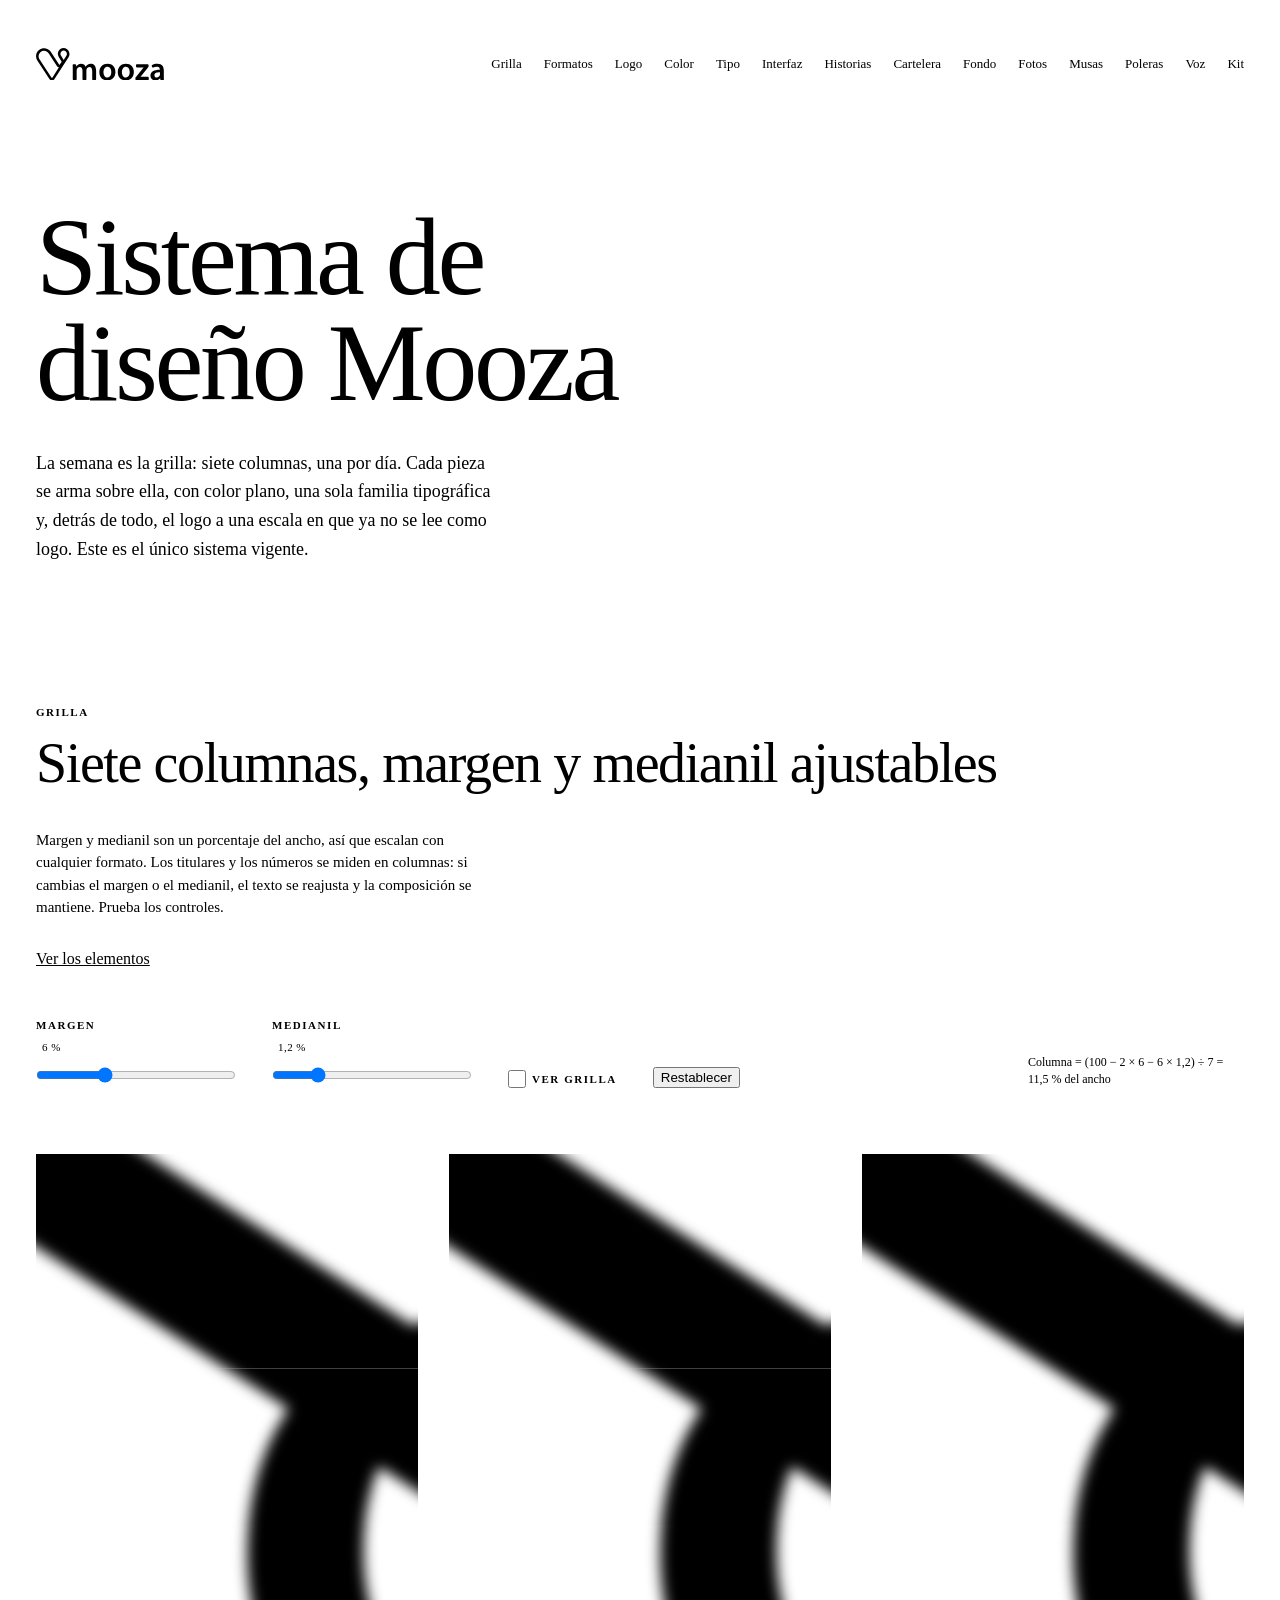
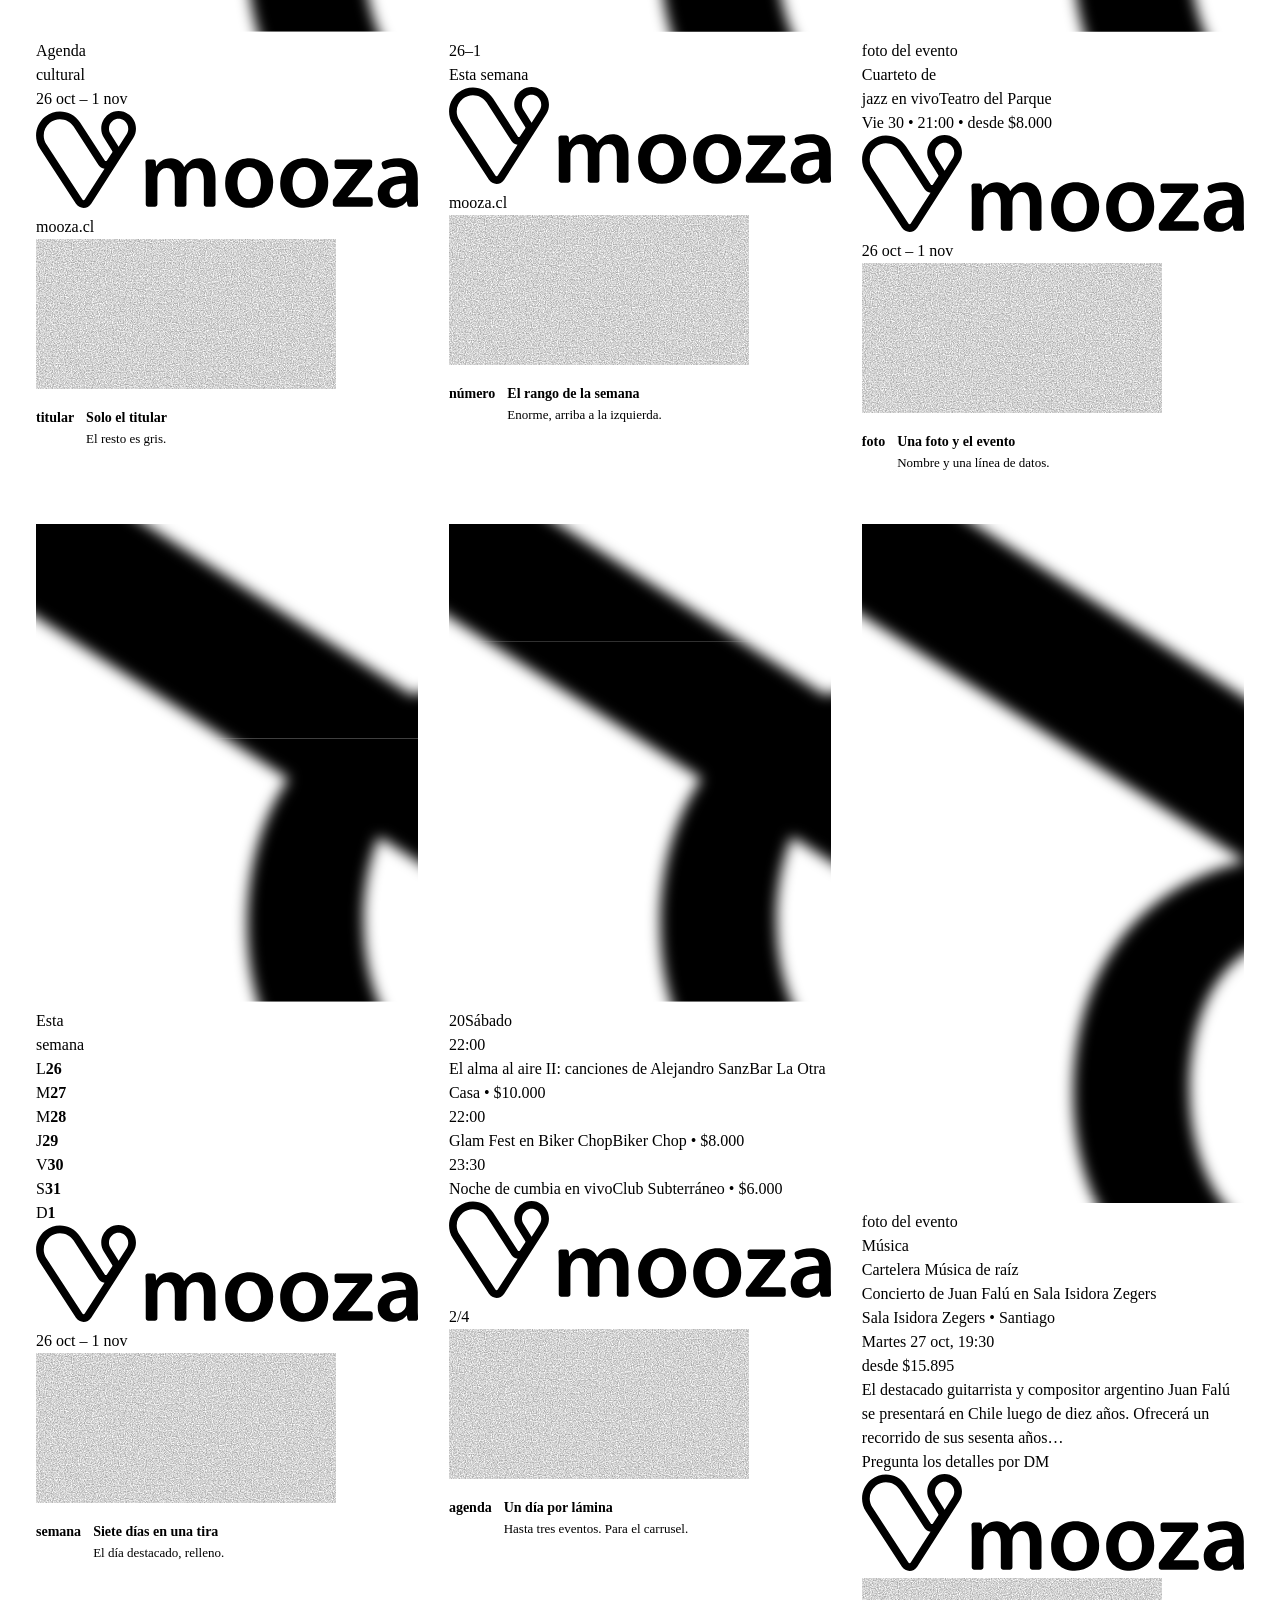
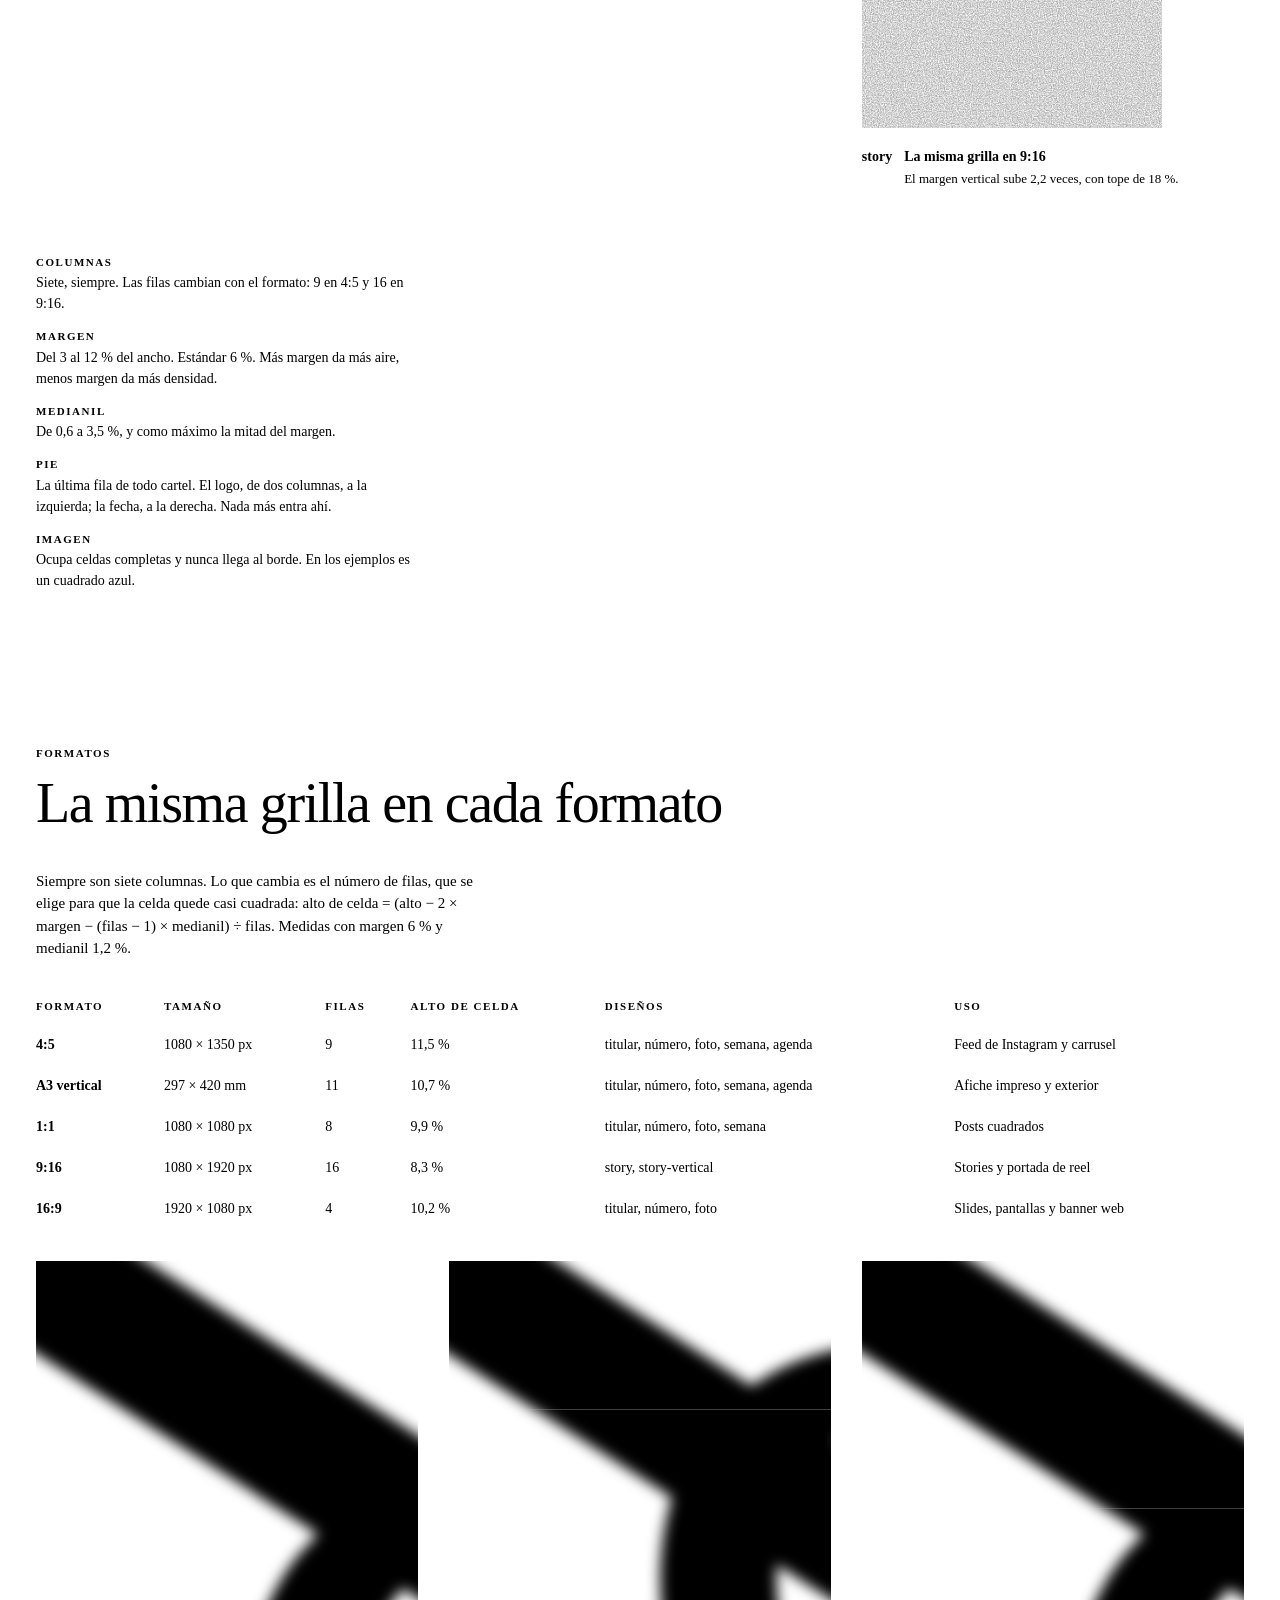
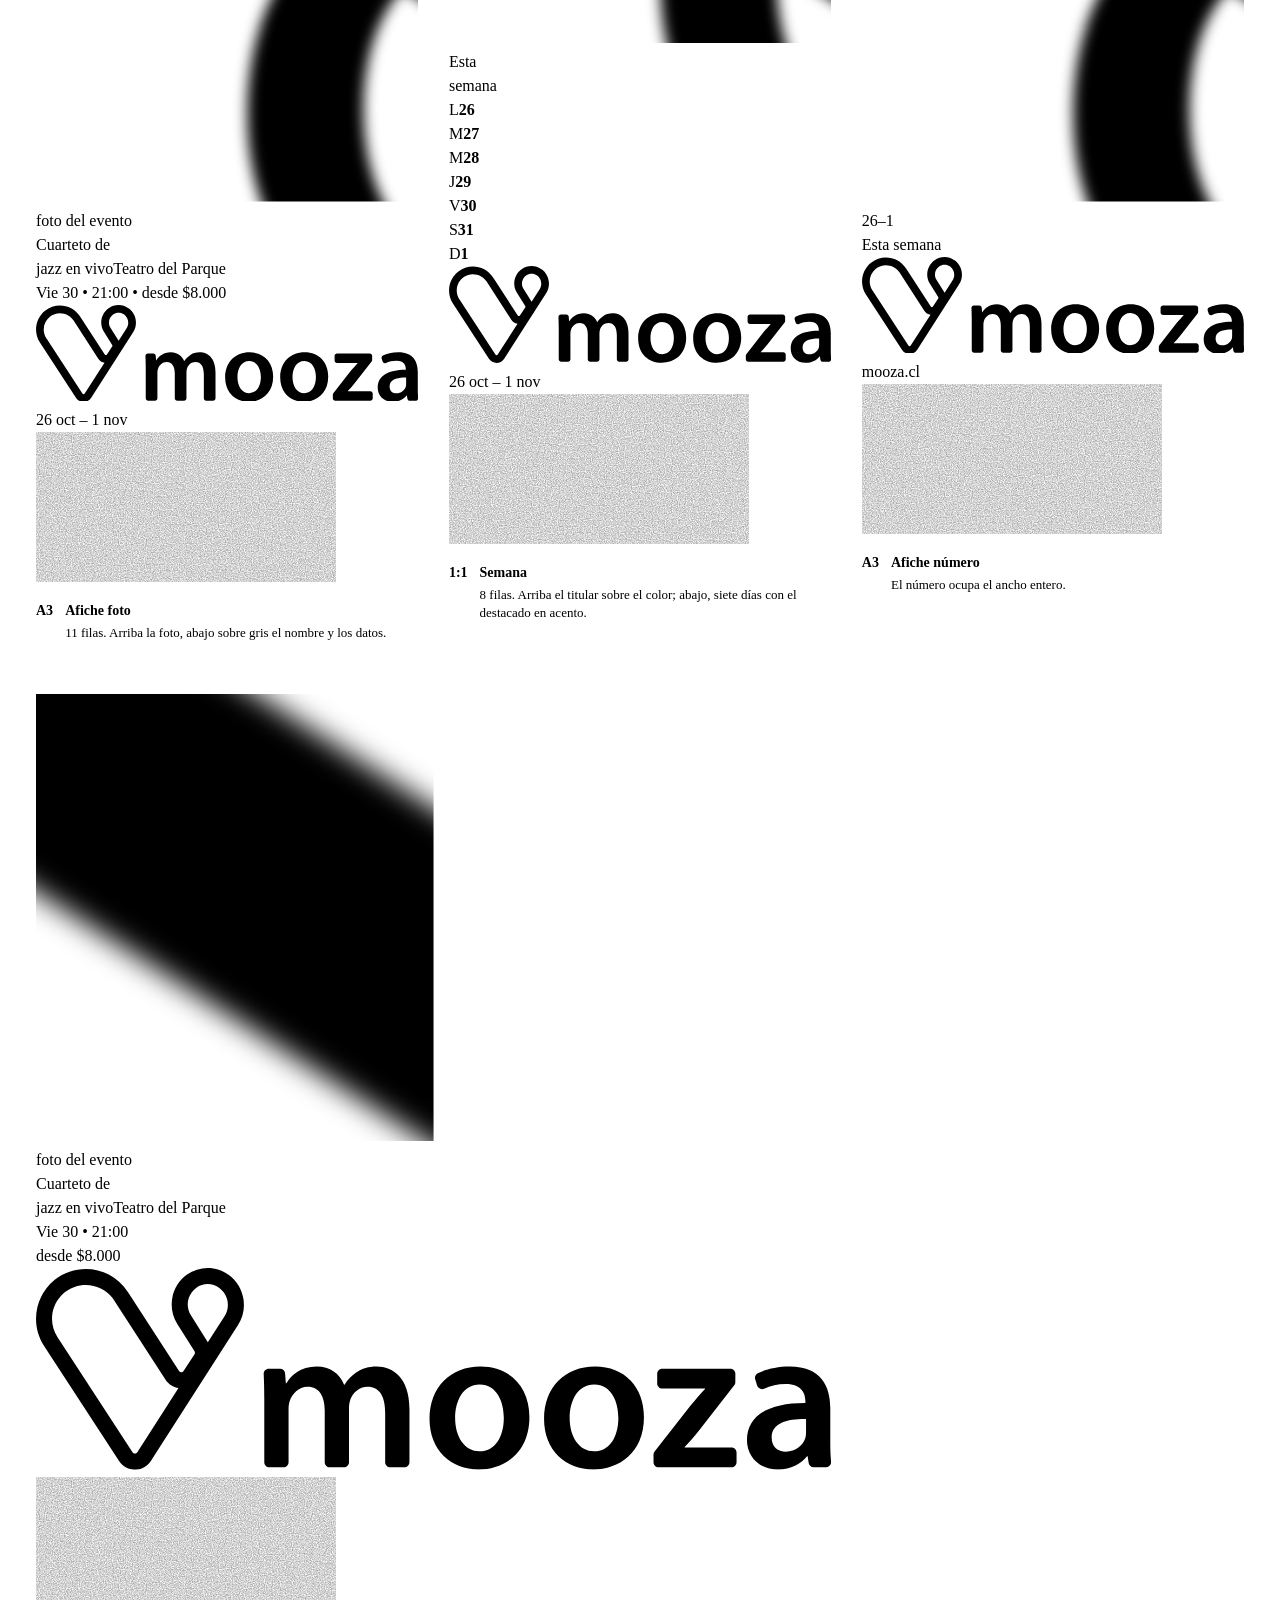
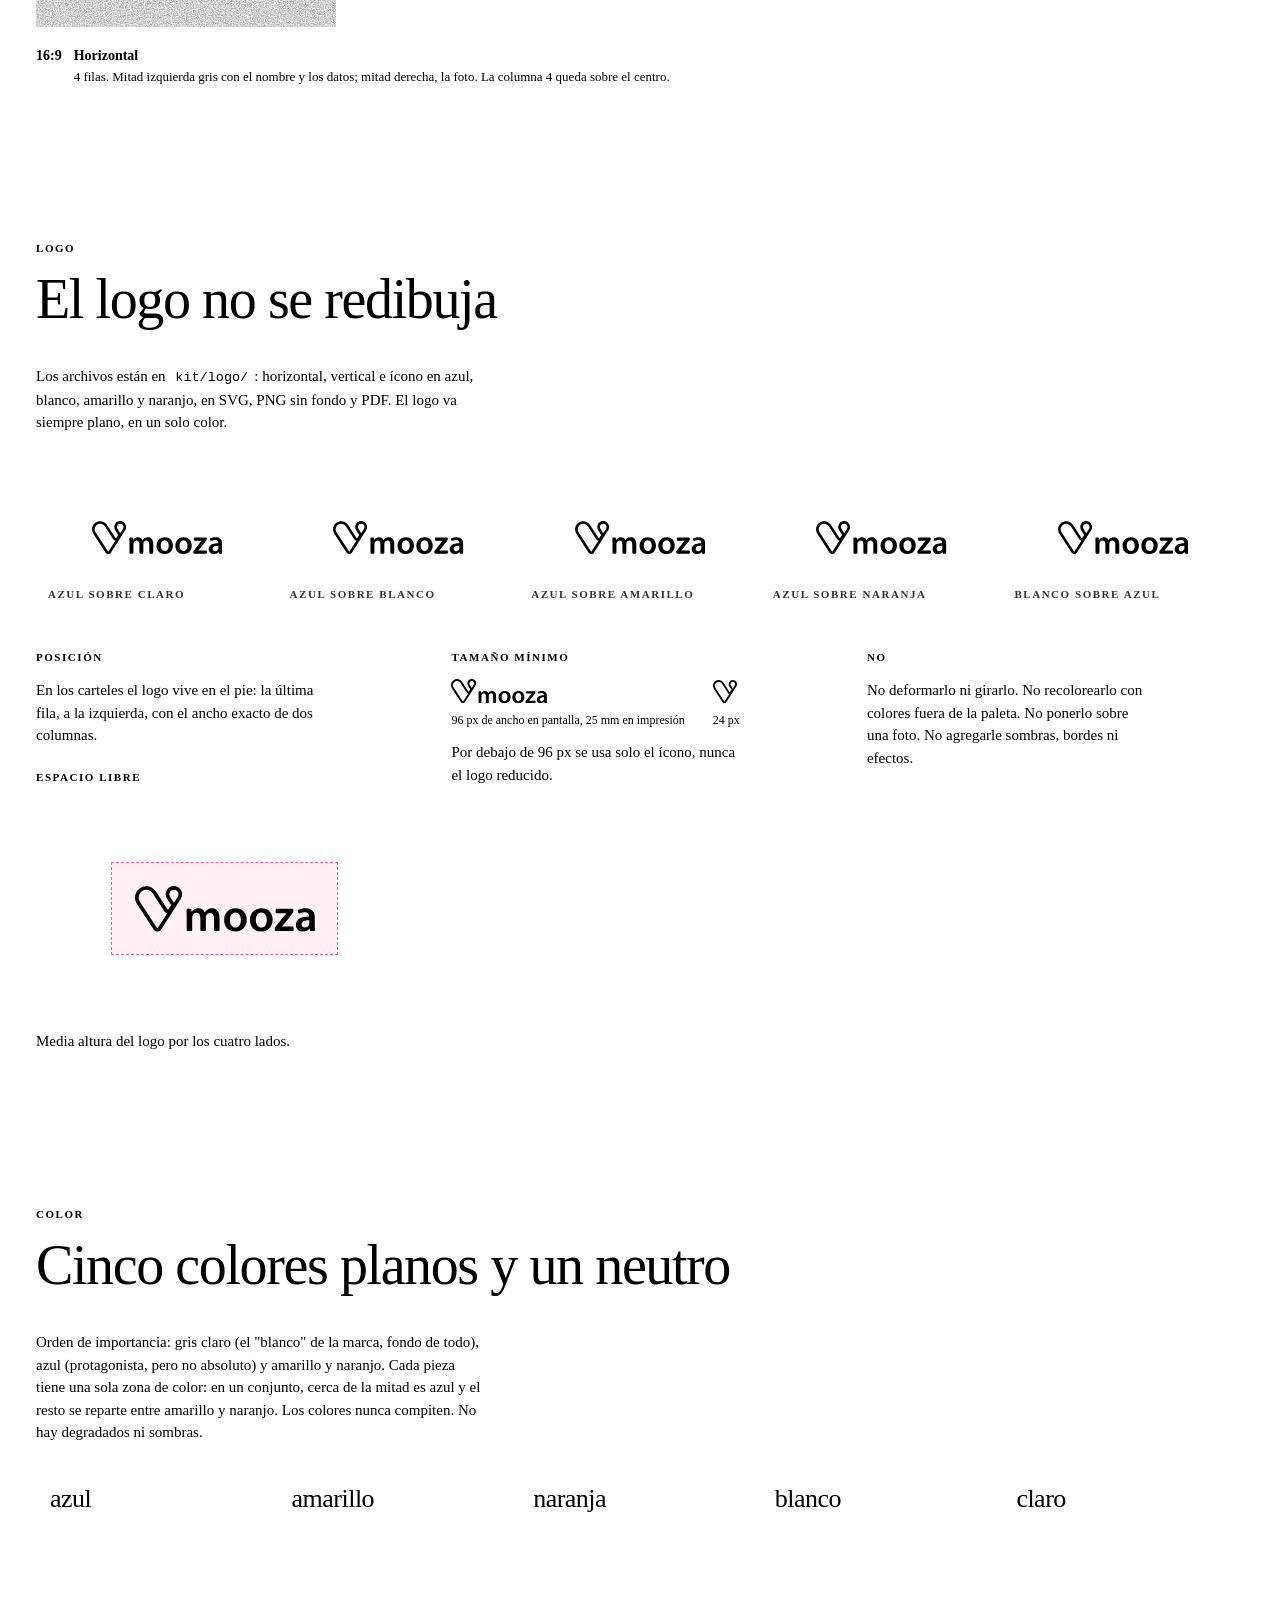
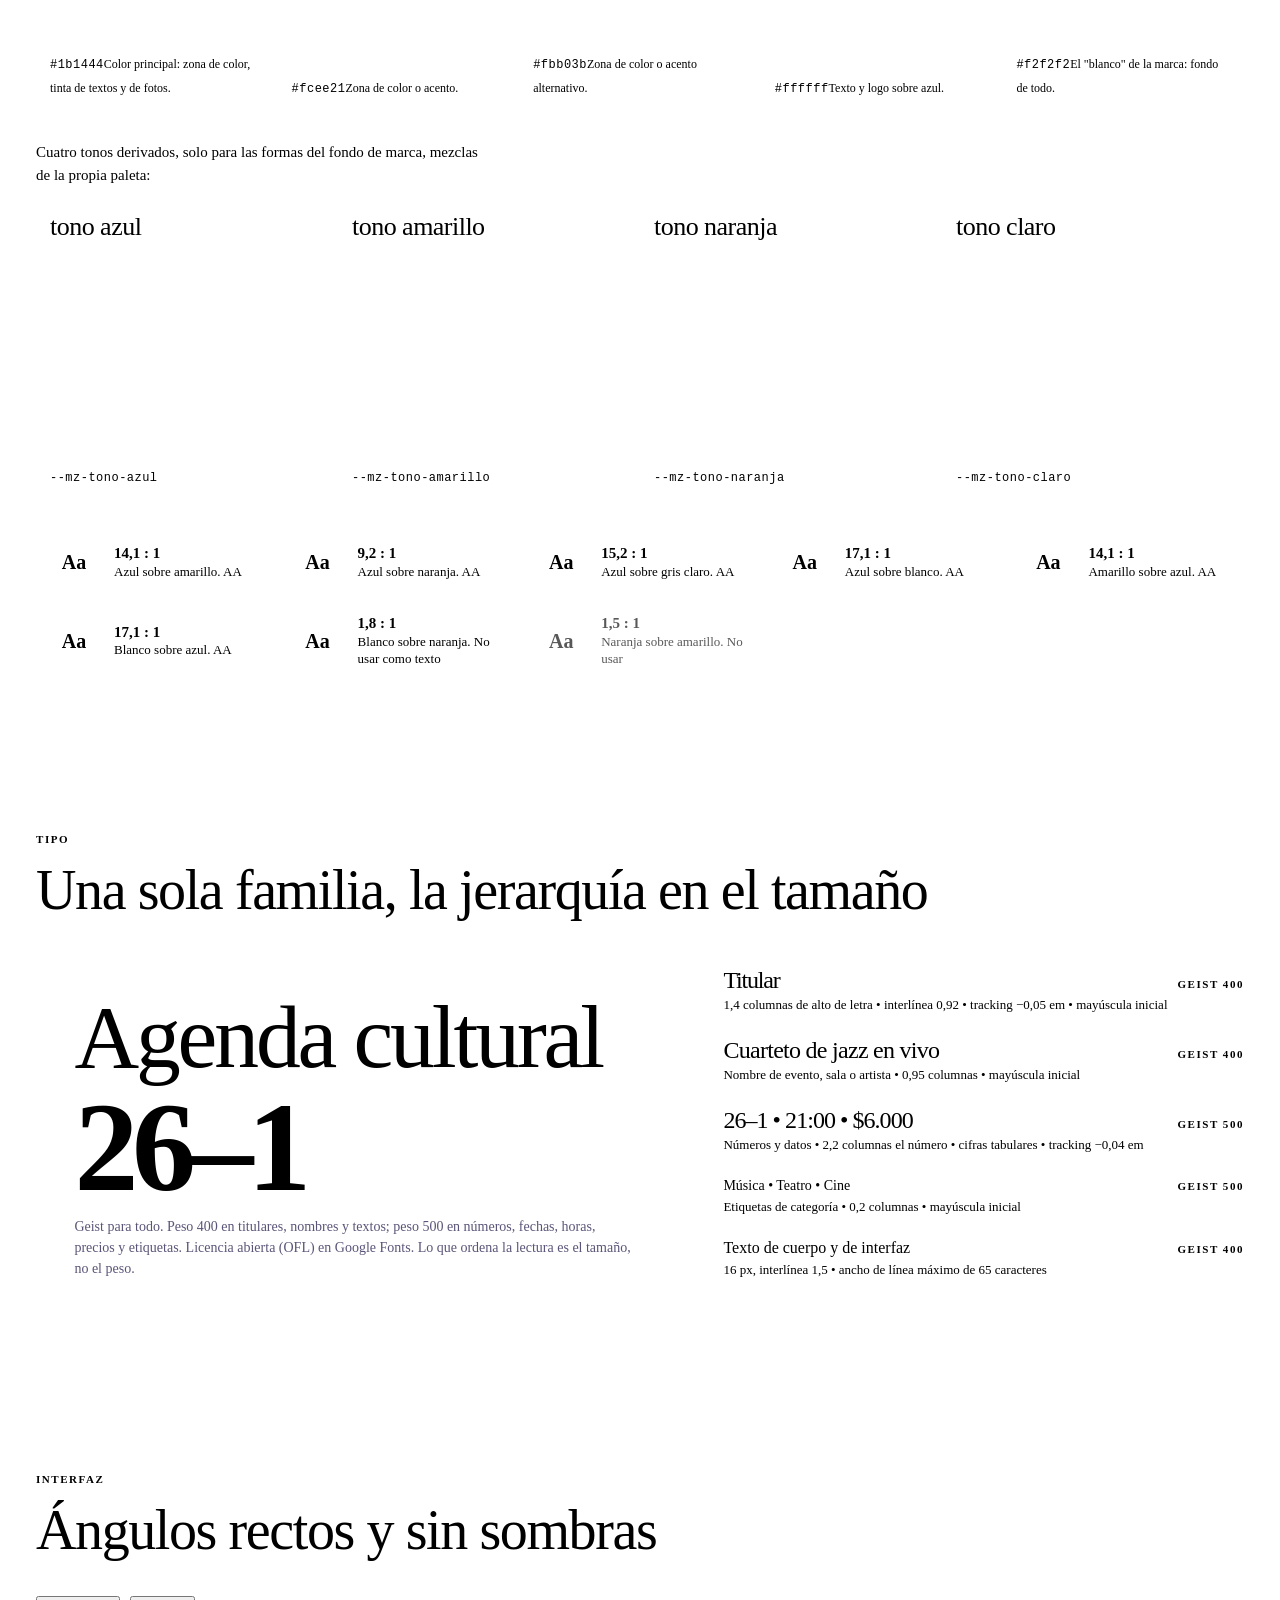
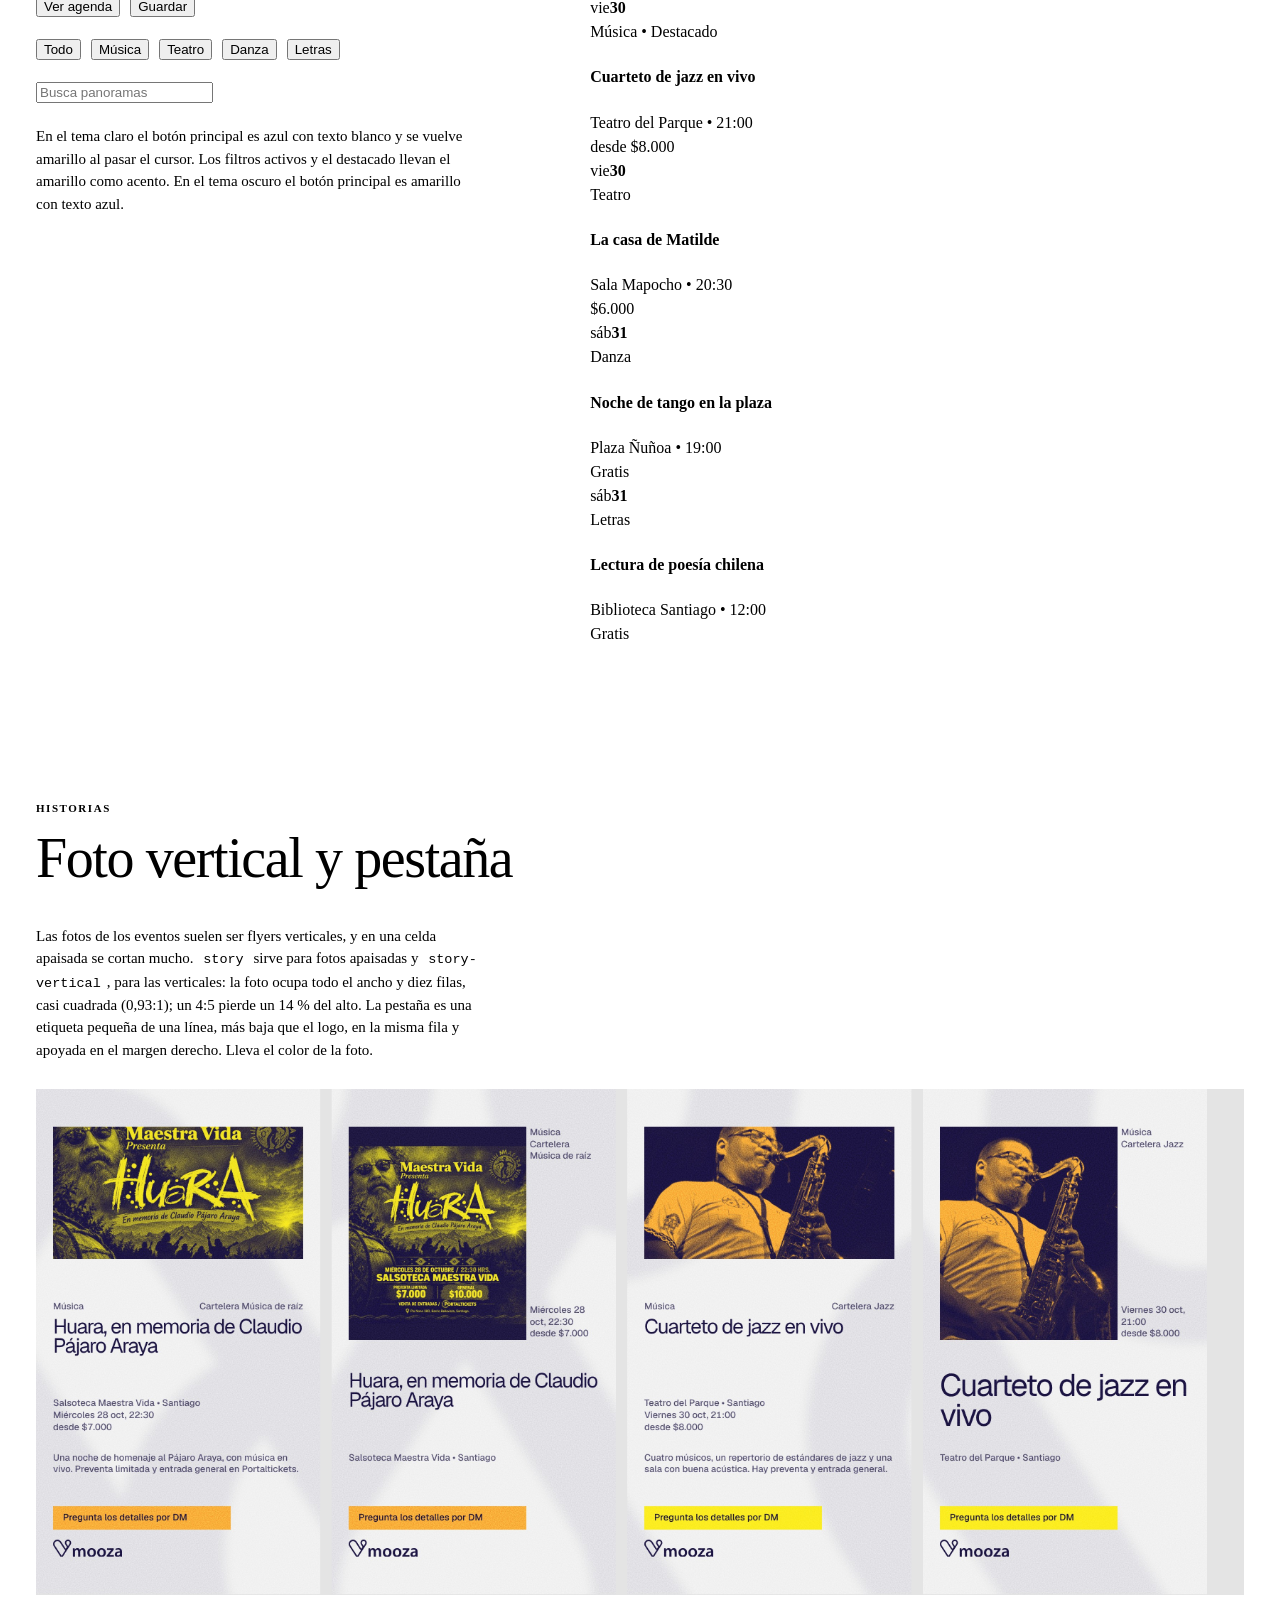
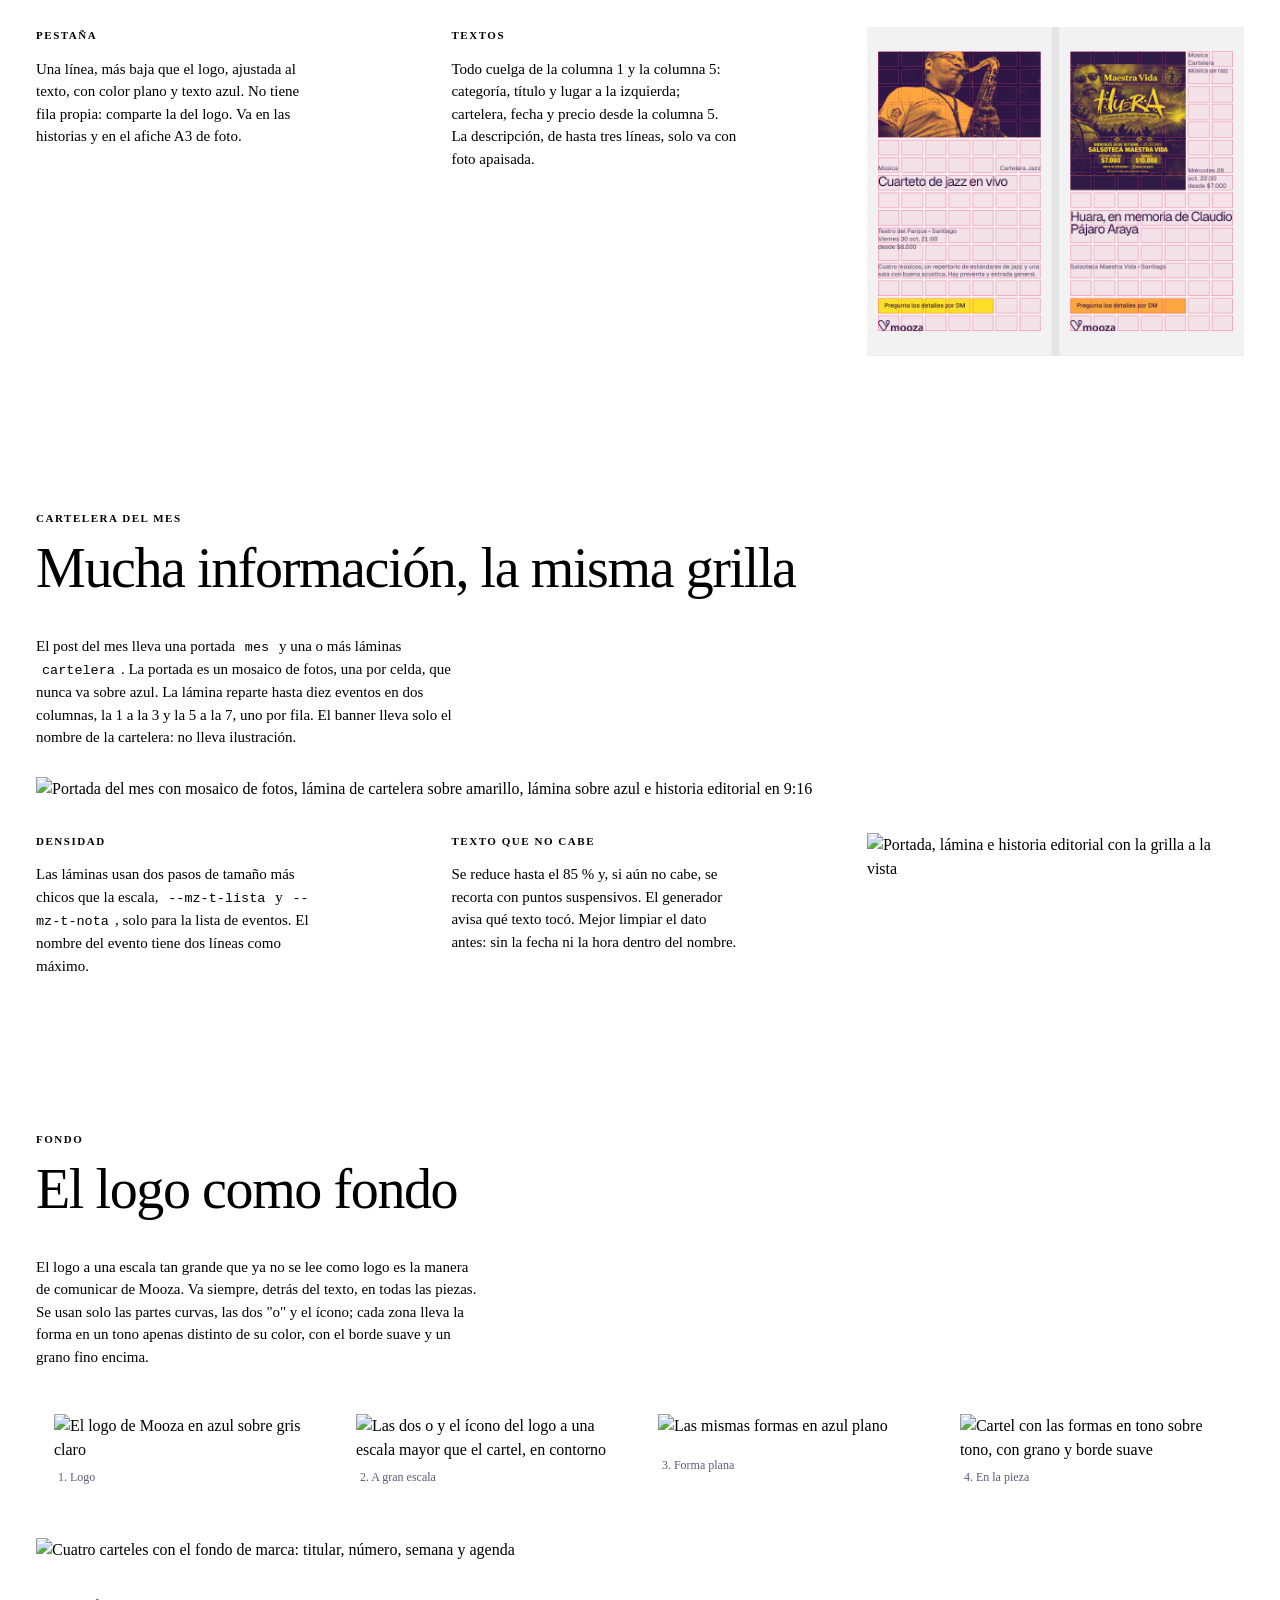
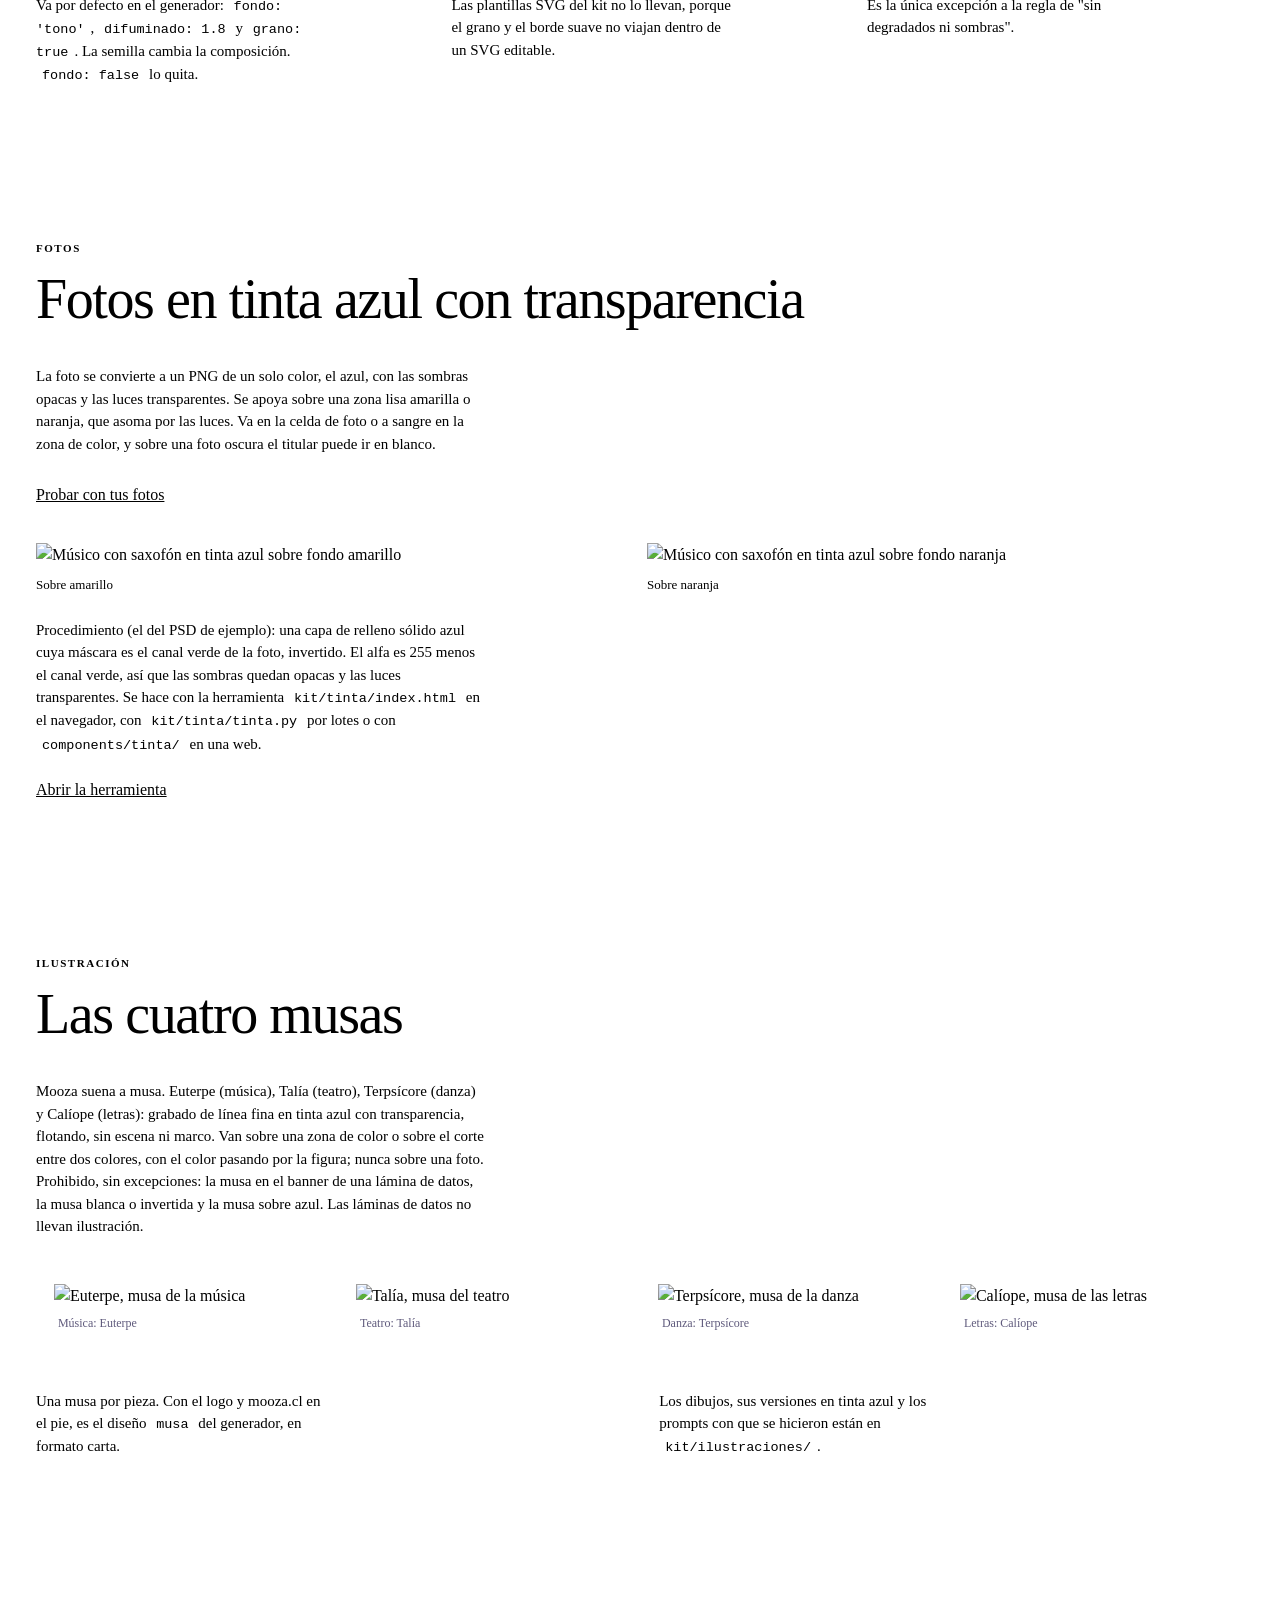
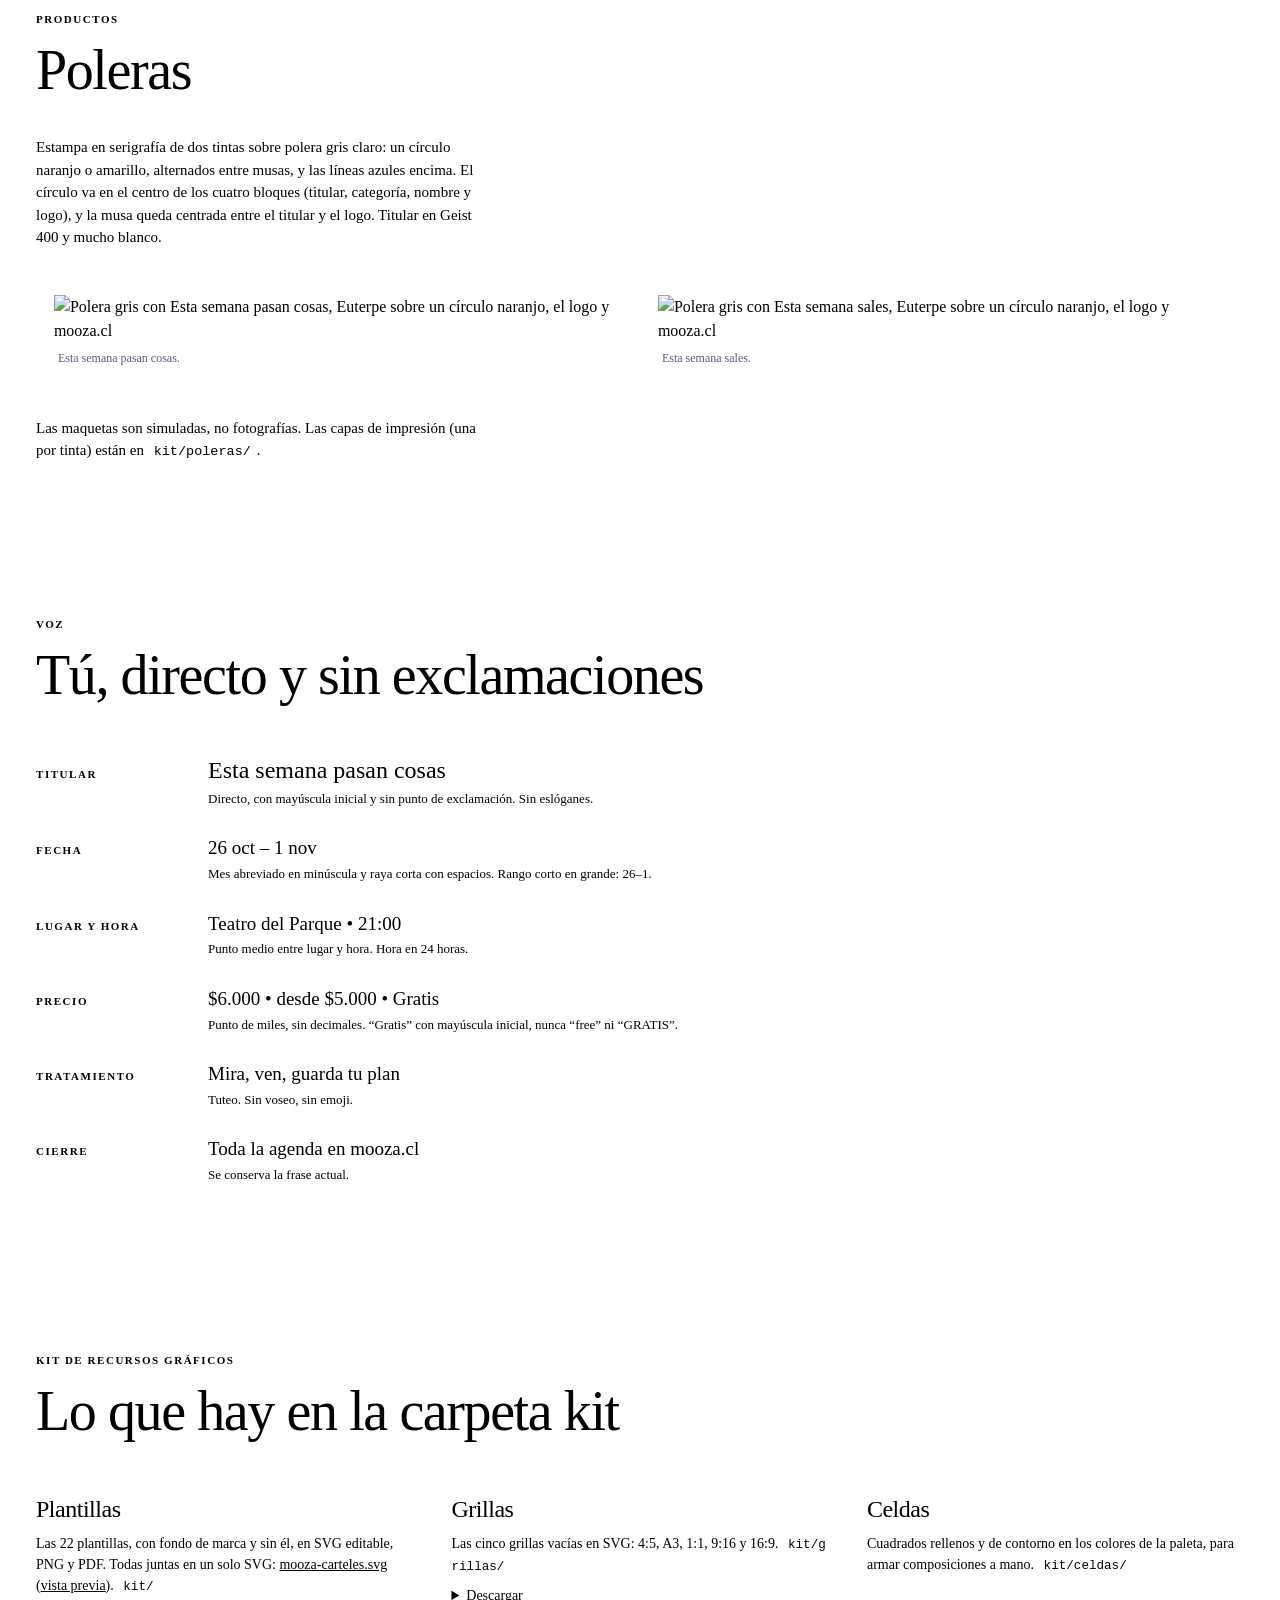
==== commit b3babb7e: "Kit: 22 plantillas, lista por separado actualizada Co-Authored-By: Claude Sonnet 5.5 <noreply@anthro" ====
--- a/guidelines/index.html
+++ b/guidelines/index.html
@@ -404,7 +404,7 @@
     <span class="k">Kit de recursos gráficos</span>
     <h2>Lo que hay en la carpeta kit</h2>
     <ul class="kit">
-      <li><b>Plantillas</b><span>Las 19 plantillas, con fondo de marca y sin él, en SVG editable, PNG y PDF. Todas juntas en un solo SVG: <a href="../kit/plantillas/mooza-carteles.svg" download>mooza-carteles.svg</a> (<a href="../kit/plantillas/mooza-carteles.png" download>vista previa</a>). <code>kit/</code><details style="margin-top:8px"><summary style="cursor:pointer">Cada plantilla por separado</summary><p style="line-height:2"><a href="../kit/plantillas/sin-fondo/svg/agenda-a3.svg" download>agenda-a3.svg</a> · <a href="../kit/plantillas/sin-fondo/svg/agenda.svg" download>agenda.svg</a> · <a href="../kit/plantillas/sin-fondo/svg/foto-16x9.svg" download>foto-16x9.svg</a> · <a href="../kit/plantillas/sin-fondo/svg/foto-1x1.svg" download>foto-1x1.svg</a> · <a href="../kit/plantillas/sin-fondo/svg/foto-a3.svg" download>foto-a3.svg</a> · <a href="../kit/plantillas/sin-fondo/svg/foto.svg" download>foto.svg</a> · <a href="../kit/plantillas/sin-fondo/svg/numero-16x9.svg" download>numero-16x9.svg</a> · <a href="../kit/plantillas/sin-fondo/svg/numero-1x1.svg" download>numero-1x1.svg</a> · <a href="../kit/plantillas/sin-fondo/svg/numero-a3.svg" download>numero-a3.svg</a> · <a href="../kit/plantillas/sin-fondo/svg/numero.svg" download>numero.svg</a> · <a href="../kit/plantillas/sin-fondo/svg/semana-1x1.svg" download>semana-1x1.svg</a> · <a href="../kit/plantillas/sin-fondo/svg/semana-a3.svg" download>semana-a3.svg</a> · <a href="../kit/plantillas/sin-fondo/svg/semana.svg" download>semana.svg</a> · <a href="../kit/plantillas/sin-fondo/svg/story.svg" download>story.svg</a> · <a href="../kit/plantillas/sin-fondo/svg/titular-16x9.svg" download>titular-16x9.svg</a> · <a href="../kit/plantillas/sin-fondo/svg/titular-1x1.svg" download>titular-1x1.svg</a> · <a href="../kit/plantillas/sin-fondo/svg/titular-a3.svg" download>titular-a3.svg</a> · <a href="../kit/plantillas/sin-fondo/svg/titular.svg" download>titular.svg</a></p></details></span></li>
+      <li><b>Plantillas</b><span>Las 22 plantillas, con fondo de marca y sin él, en SVG editable, PNG y PDF. Todas juntas en un solo SVG: <a href="../kit/plantillas/mooza-carteles.svg" download>mooza-carteles.svg</a> (<a href="../kit/plantillas/mooza-carteles.png" download>vista previa</a>). <code>kit/</code><details style="margin-top:8px"><summary style="cursor:pointer">Cada plantilla por separado</summary><p style="line-height:2"><a href="../kit/plantillas/sin-fondo/svg/agenda-a3.svg" download>agenda-a3.svg</a> · <a href="../kit/plantillas/sin-fondo/svg/agenda.svg" download>agenda.svg</a> · <a href="../kit/plantillas/sin-fondo/svg/cartelera.svg" download>cartelera.svg</a> · <a href="../kit/plantillas/sin-fondo/svg/foto-16x9.svg" download>foto-16x9.svg</a> · <a href="../kit/plantillas/sin-fondo/svg/foto-1x1.svg" download>foto-1x1.svg</a> · <a href="../kit/plantillas/sin-fondo/svg/foto-a3.svg" download>foto-a3.svg</a> · <a href="../kit/plantillas/sin-fondo/svg/foto.svg" download>foto.svg</a> · <a href="../kit/plantillas/sin-fondo/svg/mes.svg" download>mes.svg</a> · <a href="../kit/plantillas/sin-fondo/svg/numero-16x9.svg" download>numero-16x9.svg</a> · <a href="../kit/plantillas/sin-fondo/svg/numero-1x1.svg" download>numero-1x1.svg</a> · <a href="../kit/plantillas/sin-fondo/svg/numero-a3.svg" download>numero-a3.svg</a> · <a href="../kit/plantillas/sin-fondo/svg/numero.svg" download>numero.svg</a> · <a href="../kit/plantillas/sin-fondo/svg/semana-1x1.svg" download>semana-1x1.svg</a> · <a href="../kit/plantillas/sin-fondo/svg/semana-a3.svg" download>semana-a3.svg</a> · <a href="../kit/plantillas/sin-fondo/svg/semana.svg" download>semana.svg</a> · <a href="../kit/plantillas/sin-fondo/svg/story-vertical.svg" download>story-vertical.svg</a> · <a href="../kit/plantillas/sin-fondo/svg/story.svg" download>story.svg</a> · <a href="../kit/plantillas/sin-fondo/svg/titular-16x9.svg" download>titular-16x9.svg</a> · <a href="../kit/plantillas/sin-fondo/svg/titular-1x1.svg" download>titular-1x1.svg</a> · <a href="../kit/plantillas/sin-fondo/svg/titular-9x16.svg" download>titular-9x16.svg</a> · <a href="../kit/plantillas/sin-fondo/svg/titular-a3.svg" download>titular-a3.svg</a> · <a href="../kit/plantillas/sin-fondo/svg/titular.svg" download>titular.svg</a></p></details></span></li>
       <li><b>Grillas</b><span>Las cinco grillas vacías en SVG: 4:5, A3, 1:1, 9:16 y 16:9. <code>kit/grillas/</code><details style="margin-top:8px"><summary style="cursor:pointer">Descargar</summary><p style="line-height:2"><a href="../kit/grillas/grilla-16x9-4filas.svg" download>grilla-16x9-4filas.svg</a> · <a href="../kit/grillas/grilla-1x1-8filas.svg" download>grilla-1x1-8filas.svg</a> · <a href="../kit/grillas/grilla-4x5-9filas.svg" download>grilla-4x5-9filas.svg</a> · <a href="../kit/grillas/grilla-9x16-16filas.svg" download>grilla-9x16-16filas.svg</a> · <a href="../kit/grillas/grilla-a3-11filas.svg" download>grilla-a3-11filas.svg</a></p></details></span></li>
       <li><b>Celdas</b><span>Cuadrados rellenos y de contorno en los colores de la paleta, para armar composiciones a mano. <code>kit/celdas/</code></span></li>
       <li><b>Logo</b><span>Horizontal, vertical e ícono en azul, blanco, amarillo y naranjo, en SVG, PNG sin fondo y PDF, y sobre cada fondo. <code>kit/logo/</code></span></li>
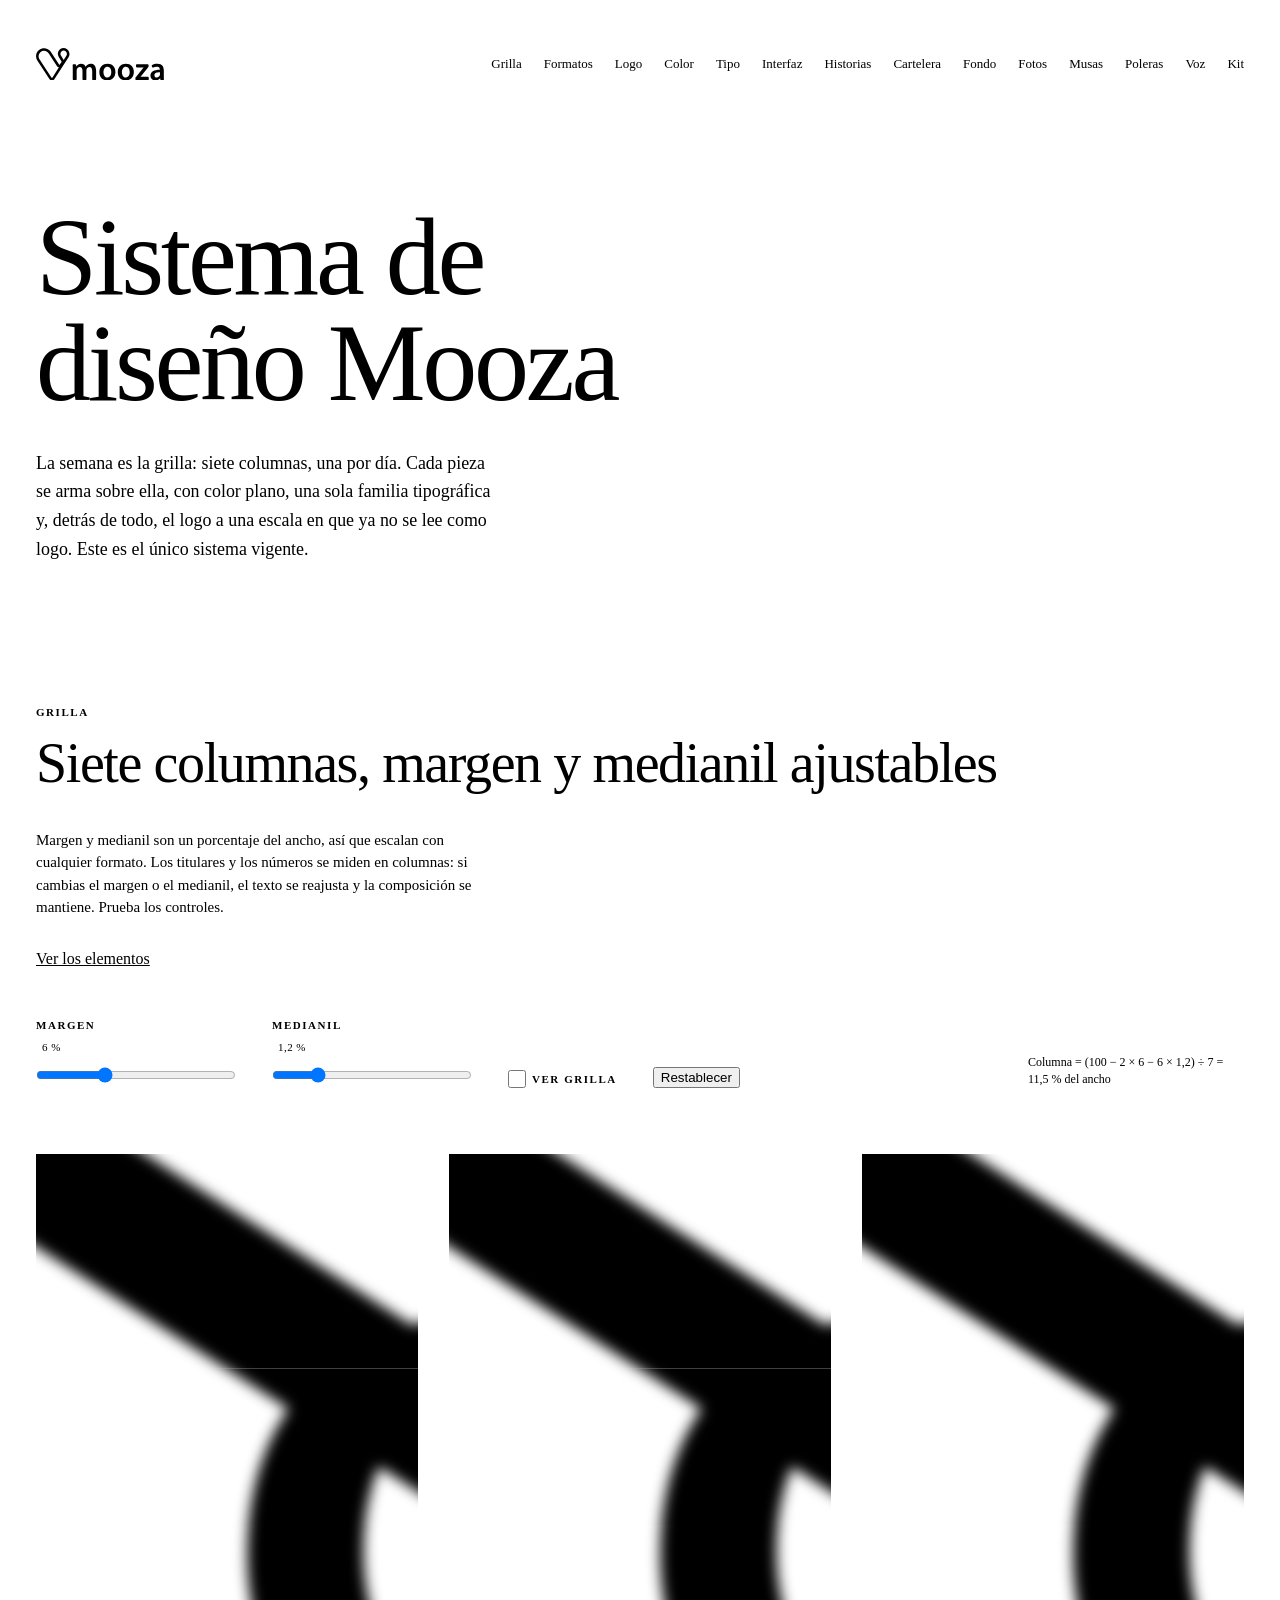
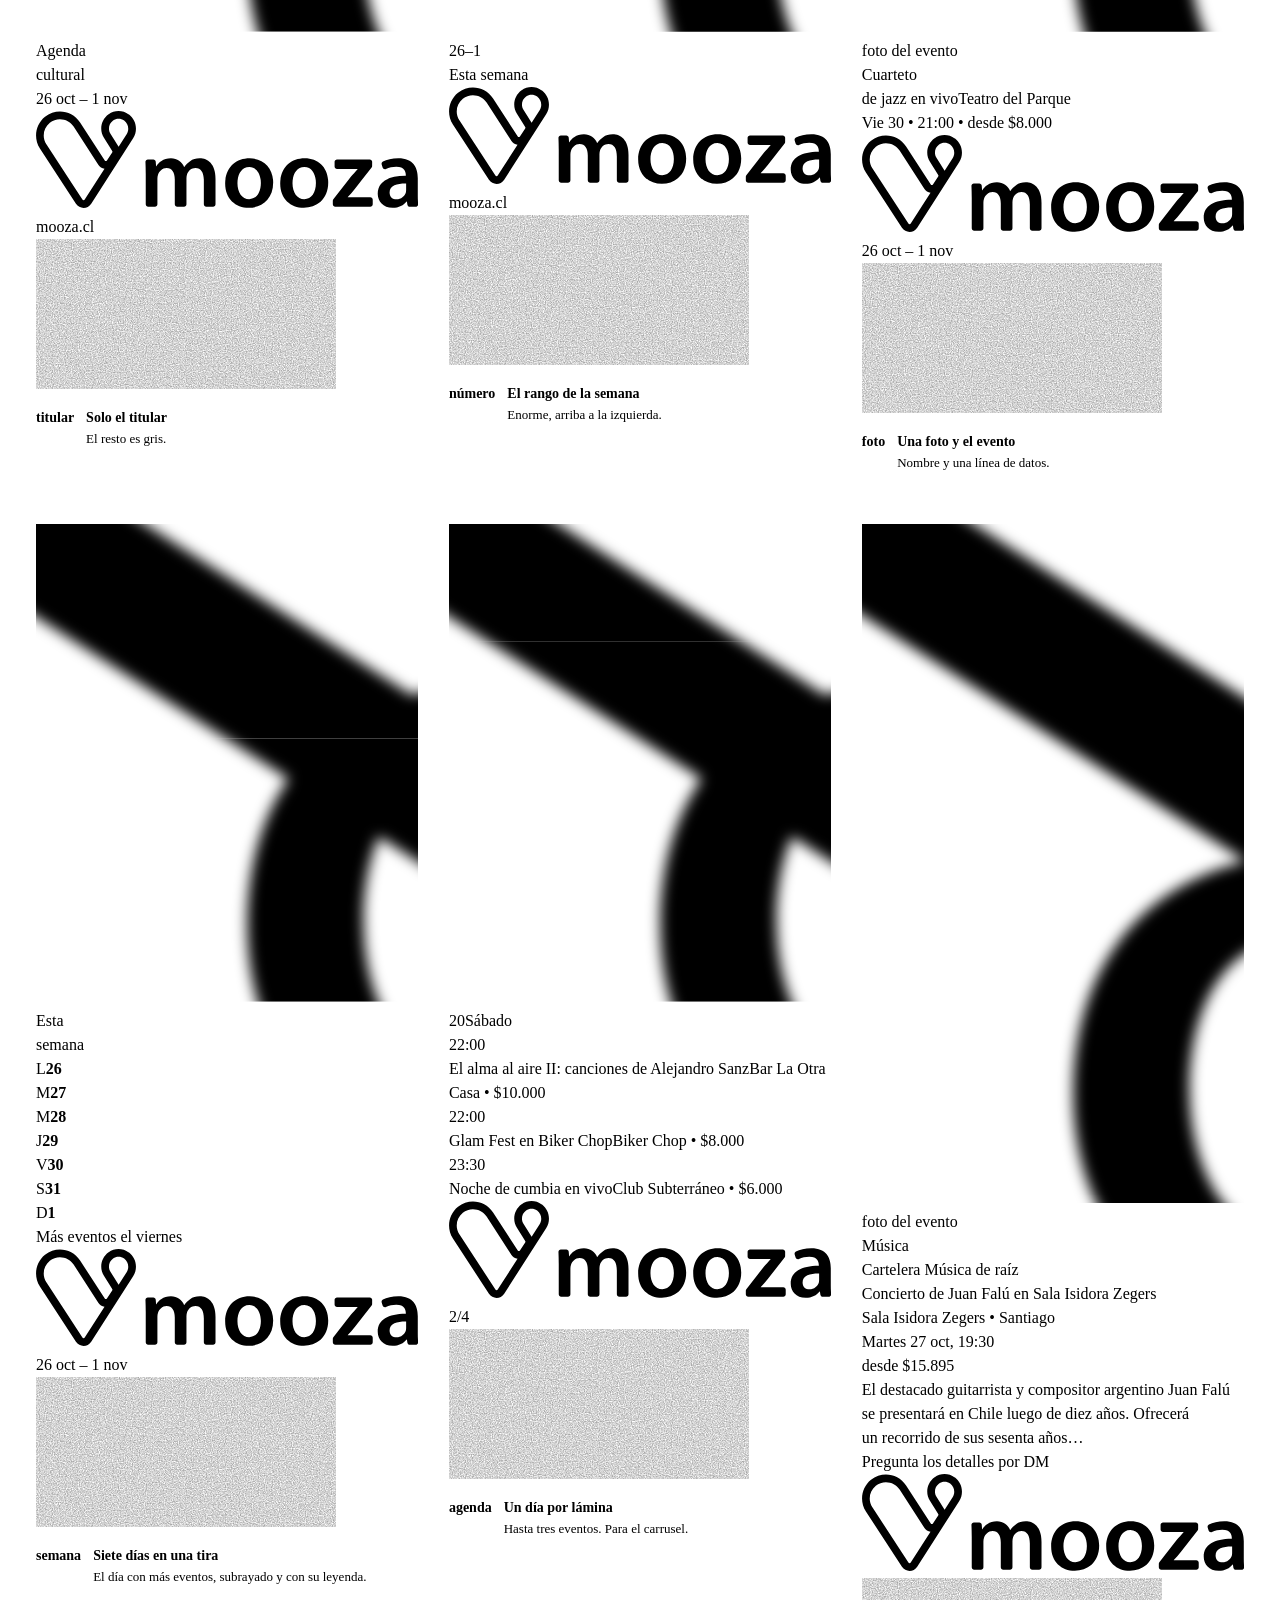
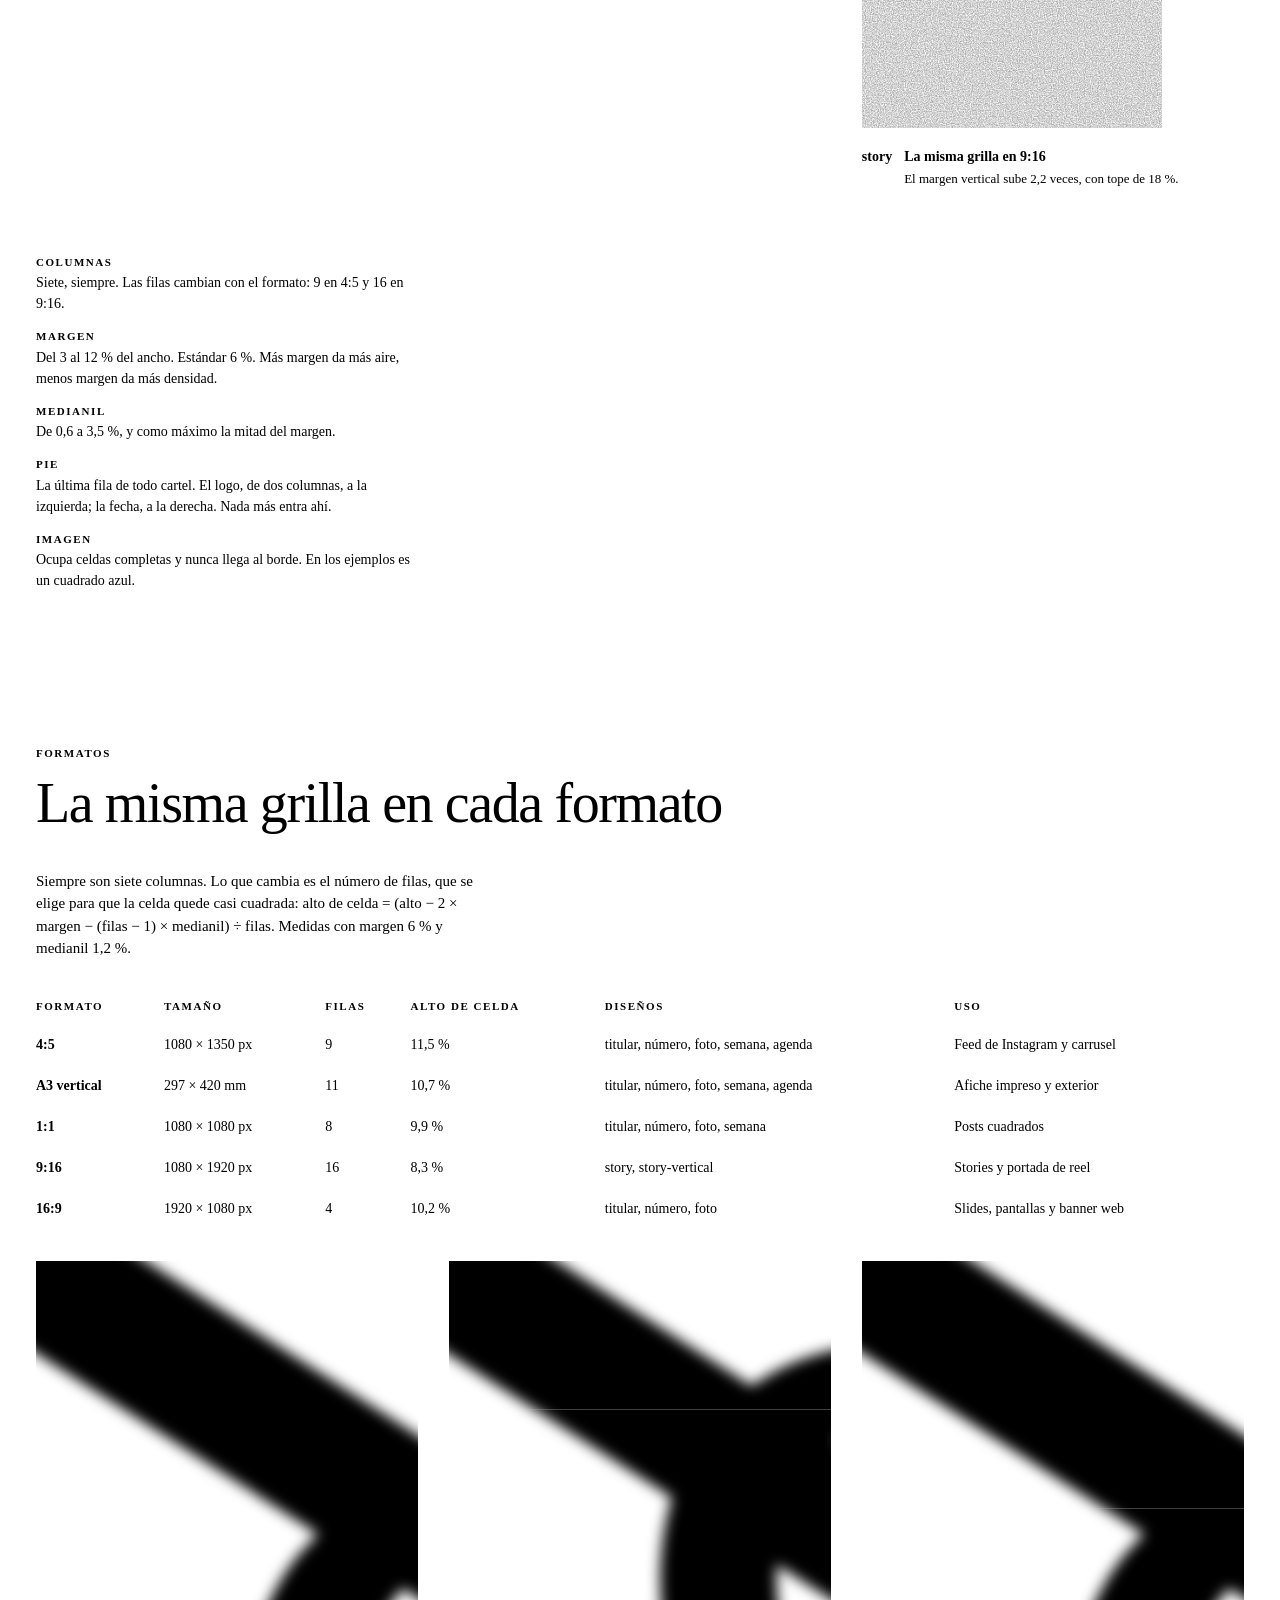
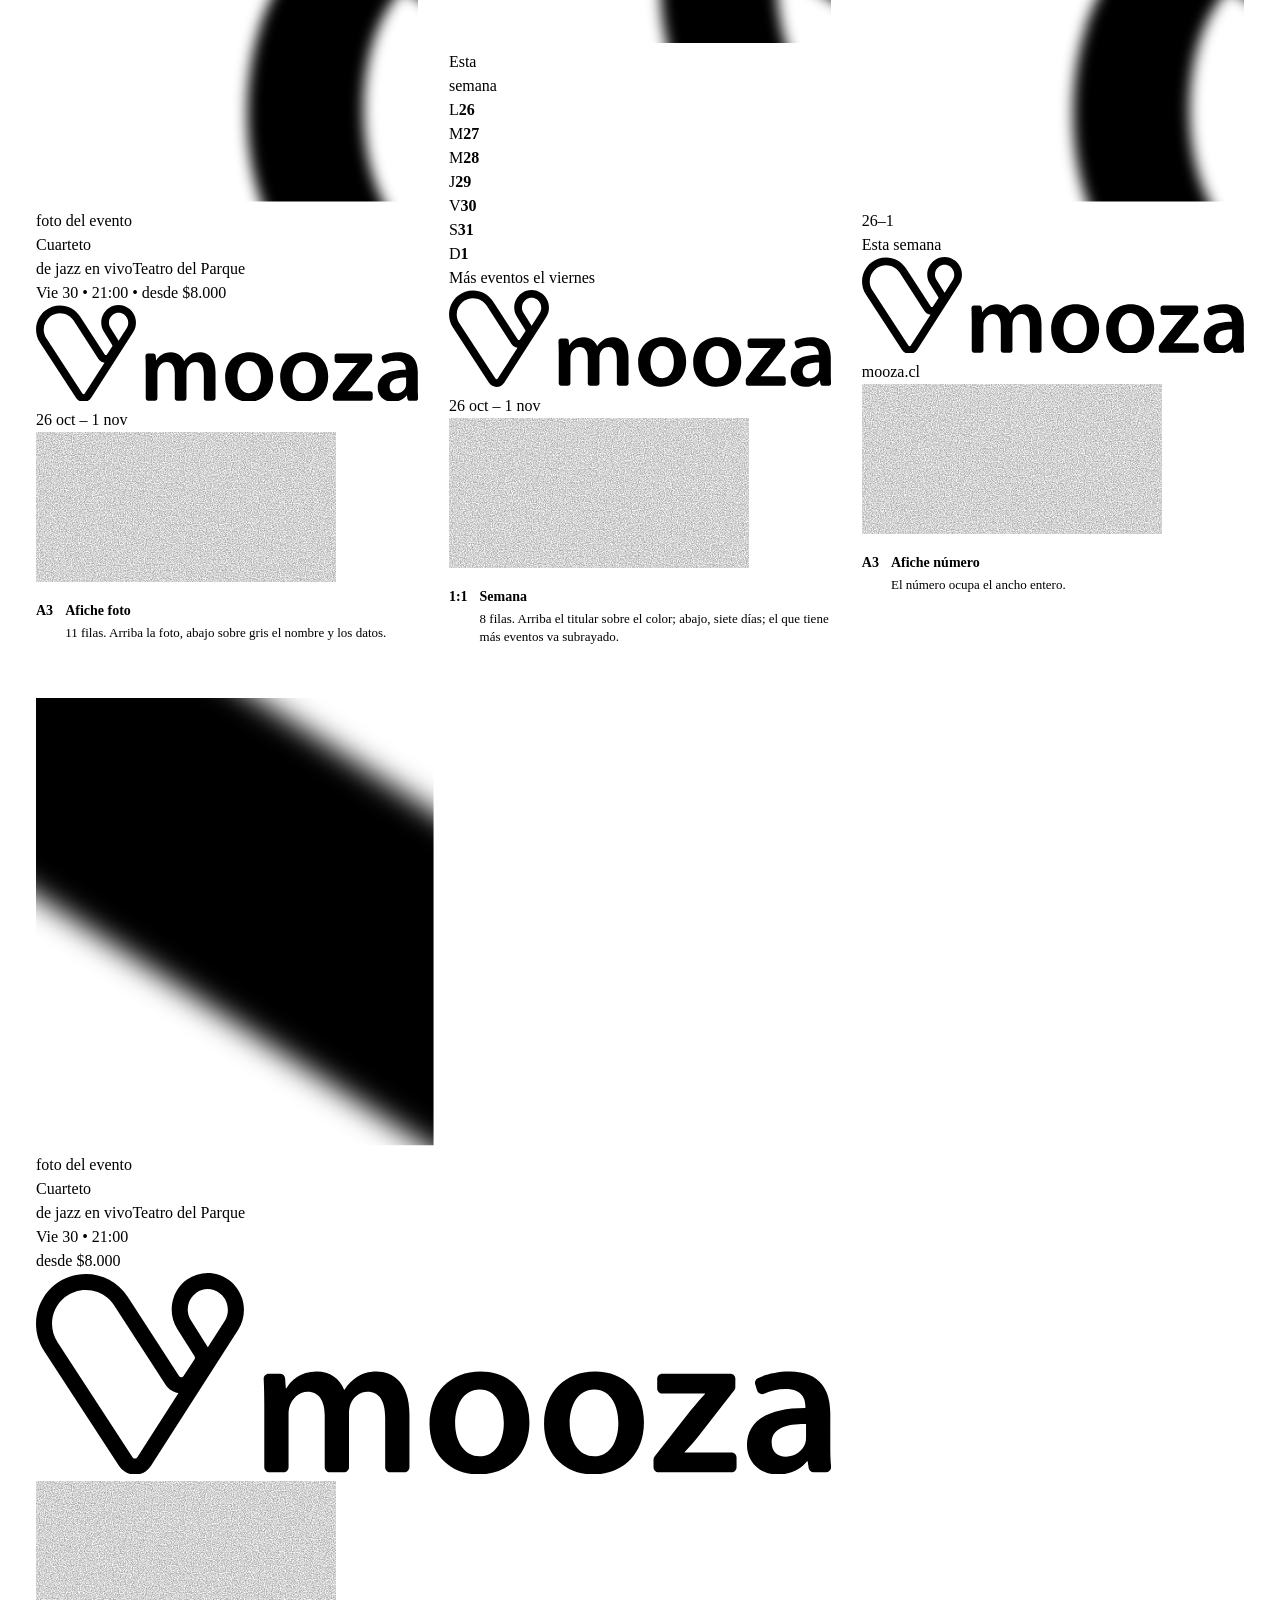
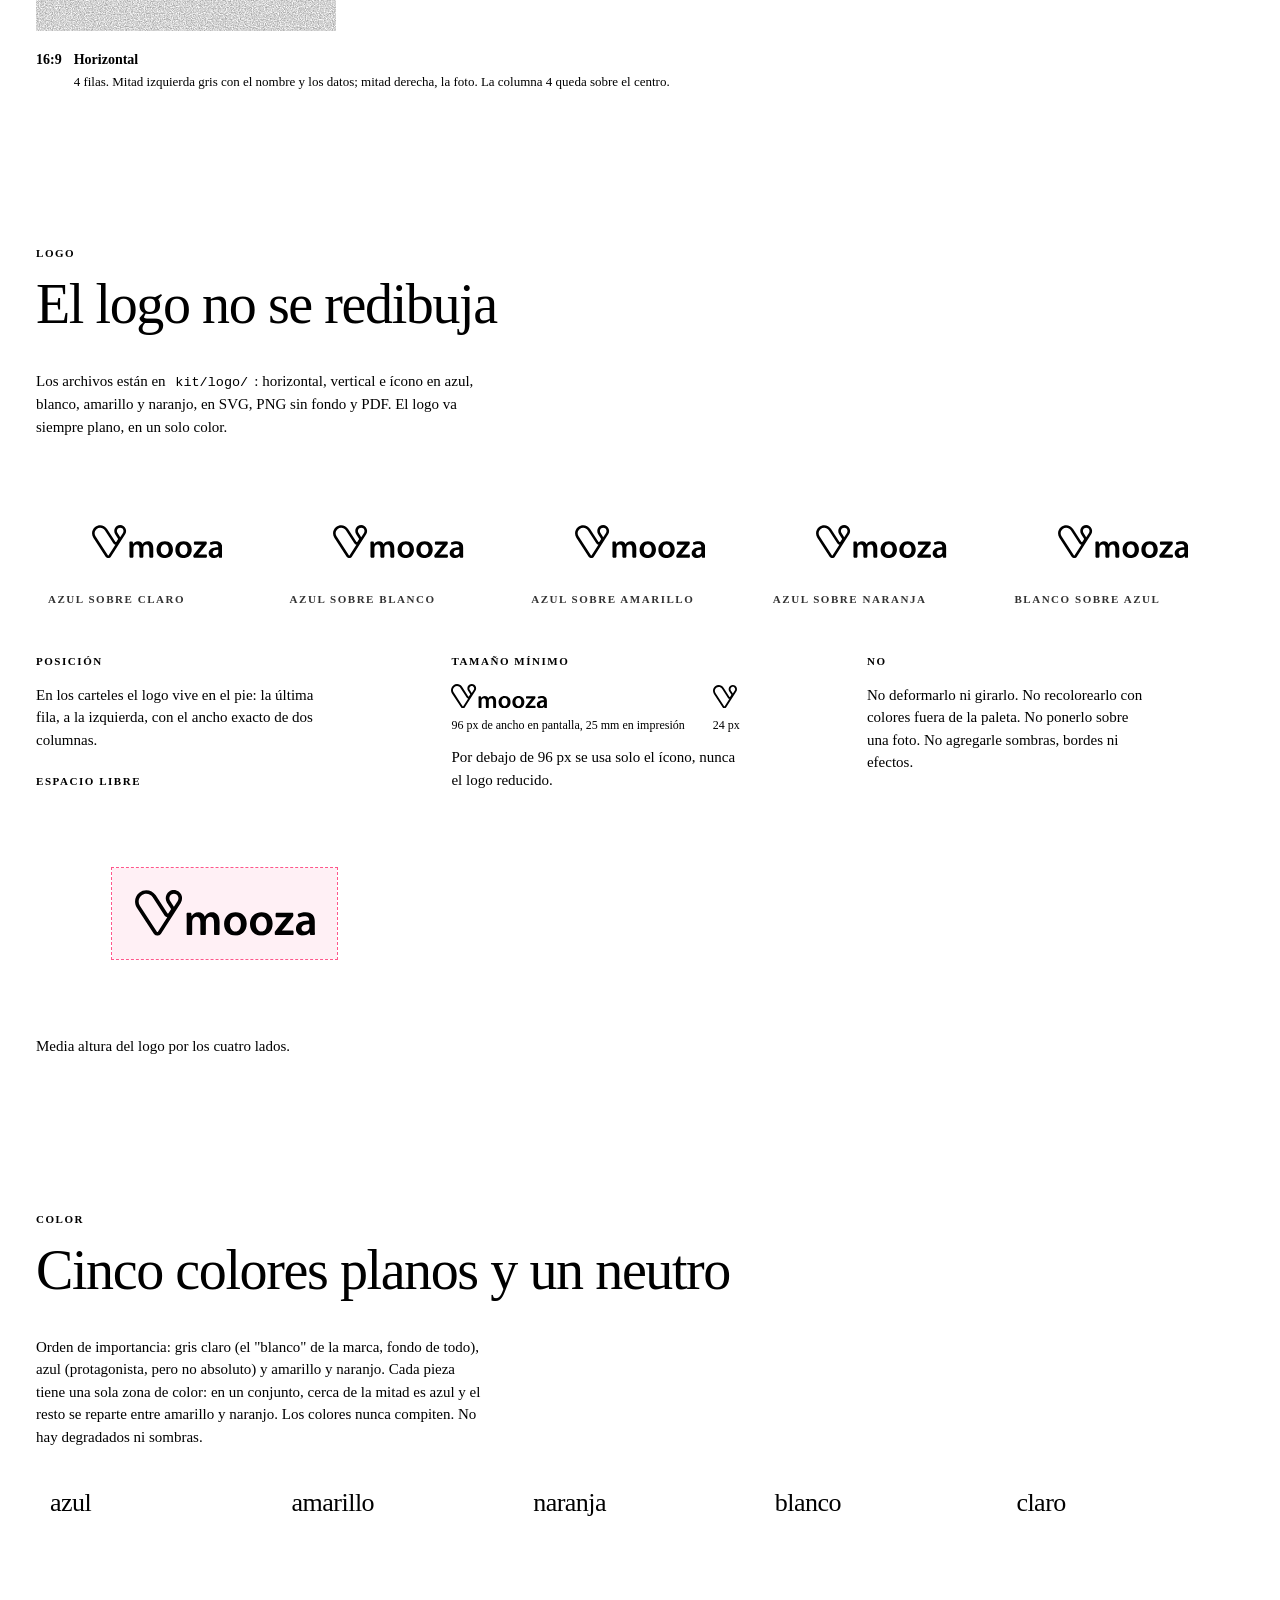
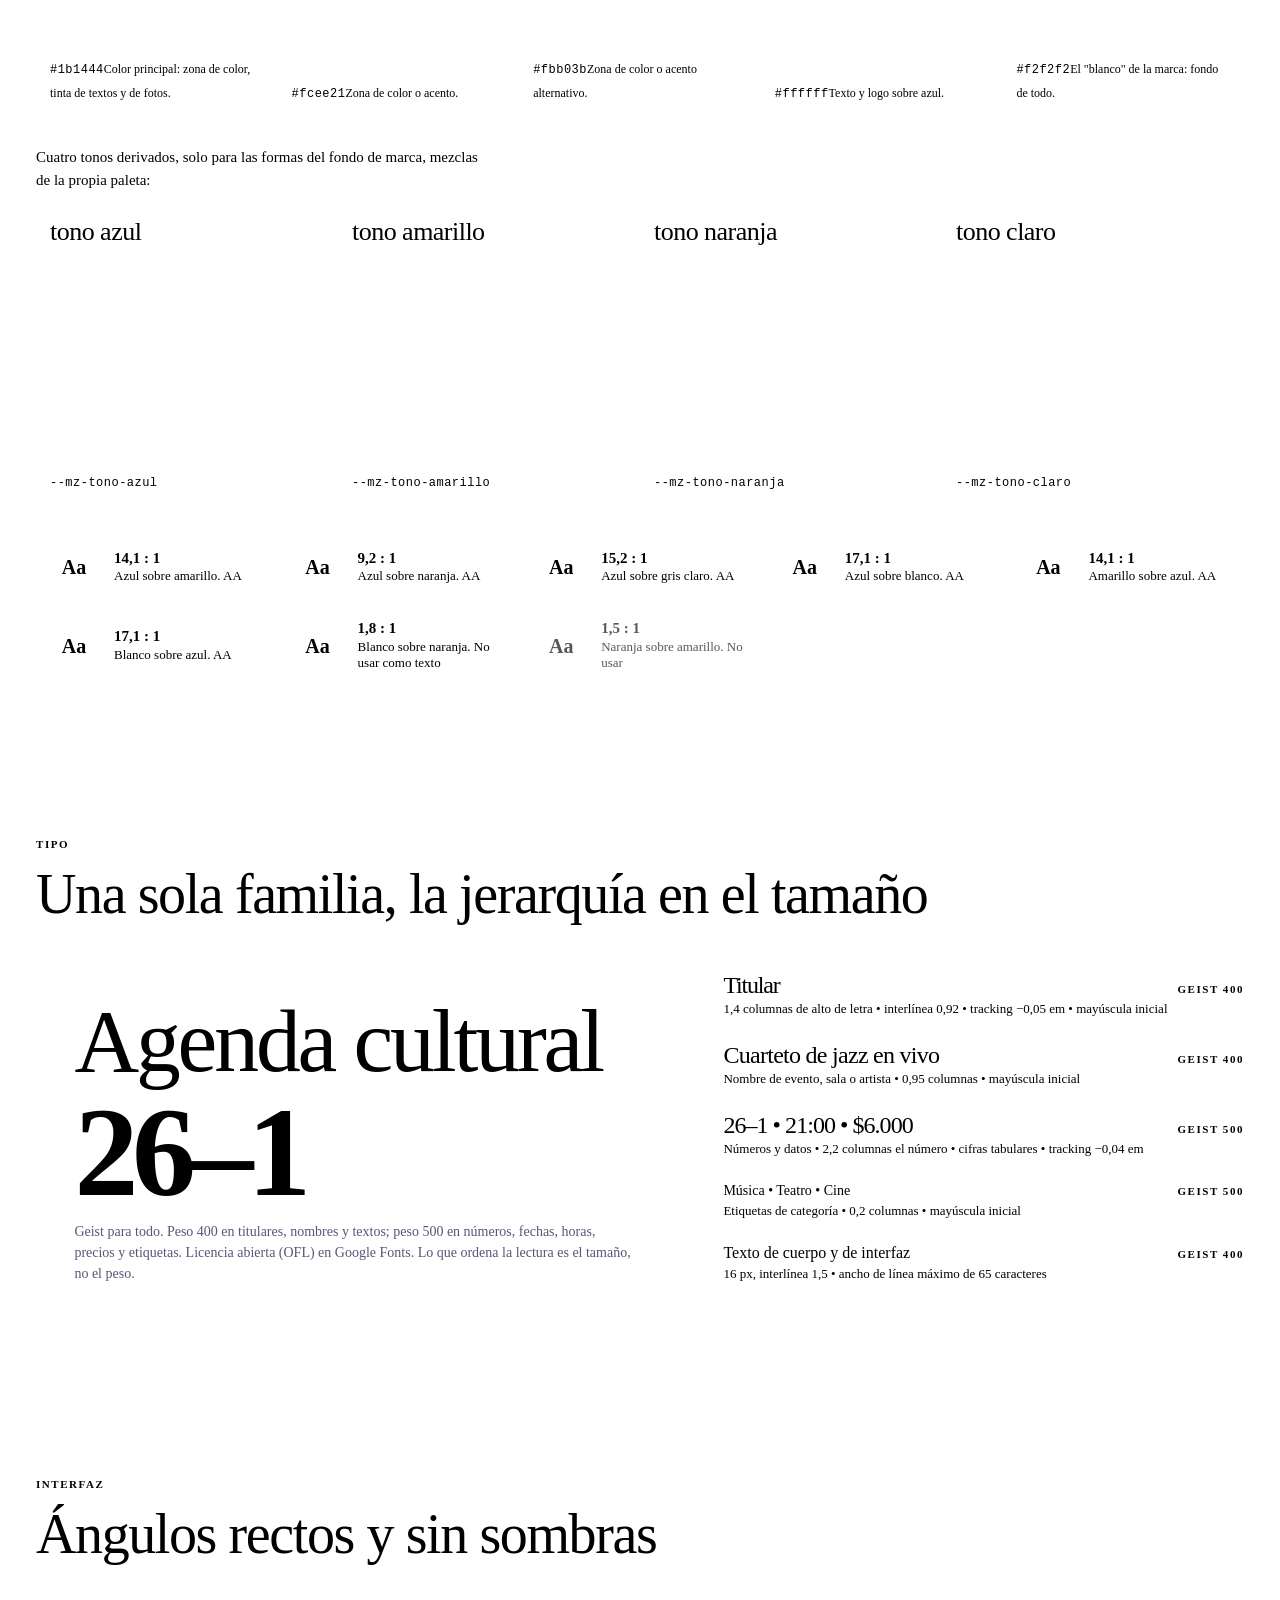
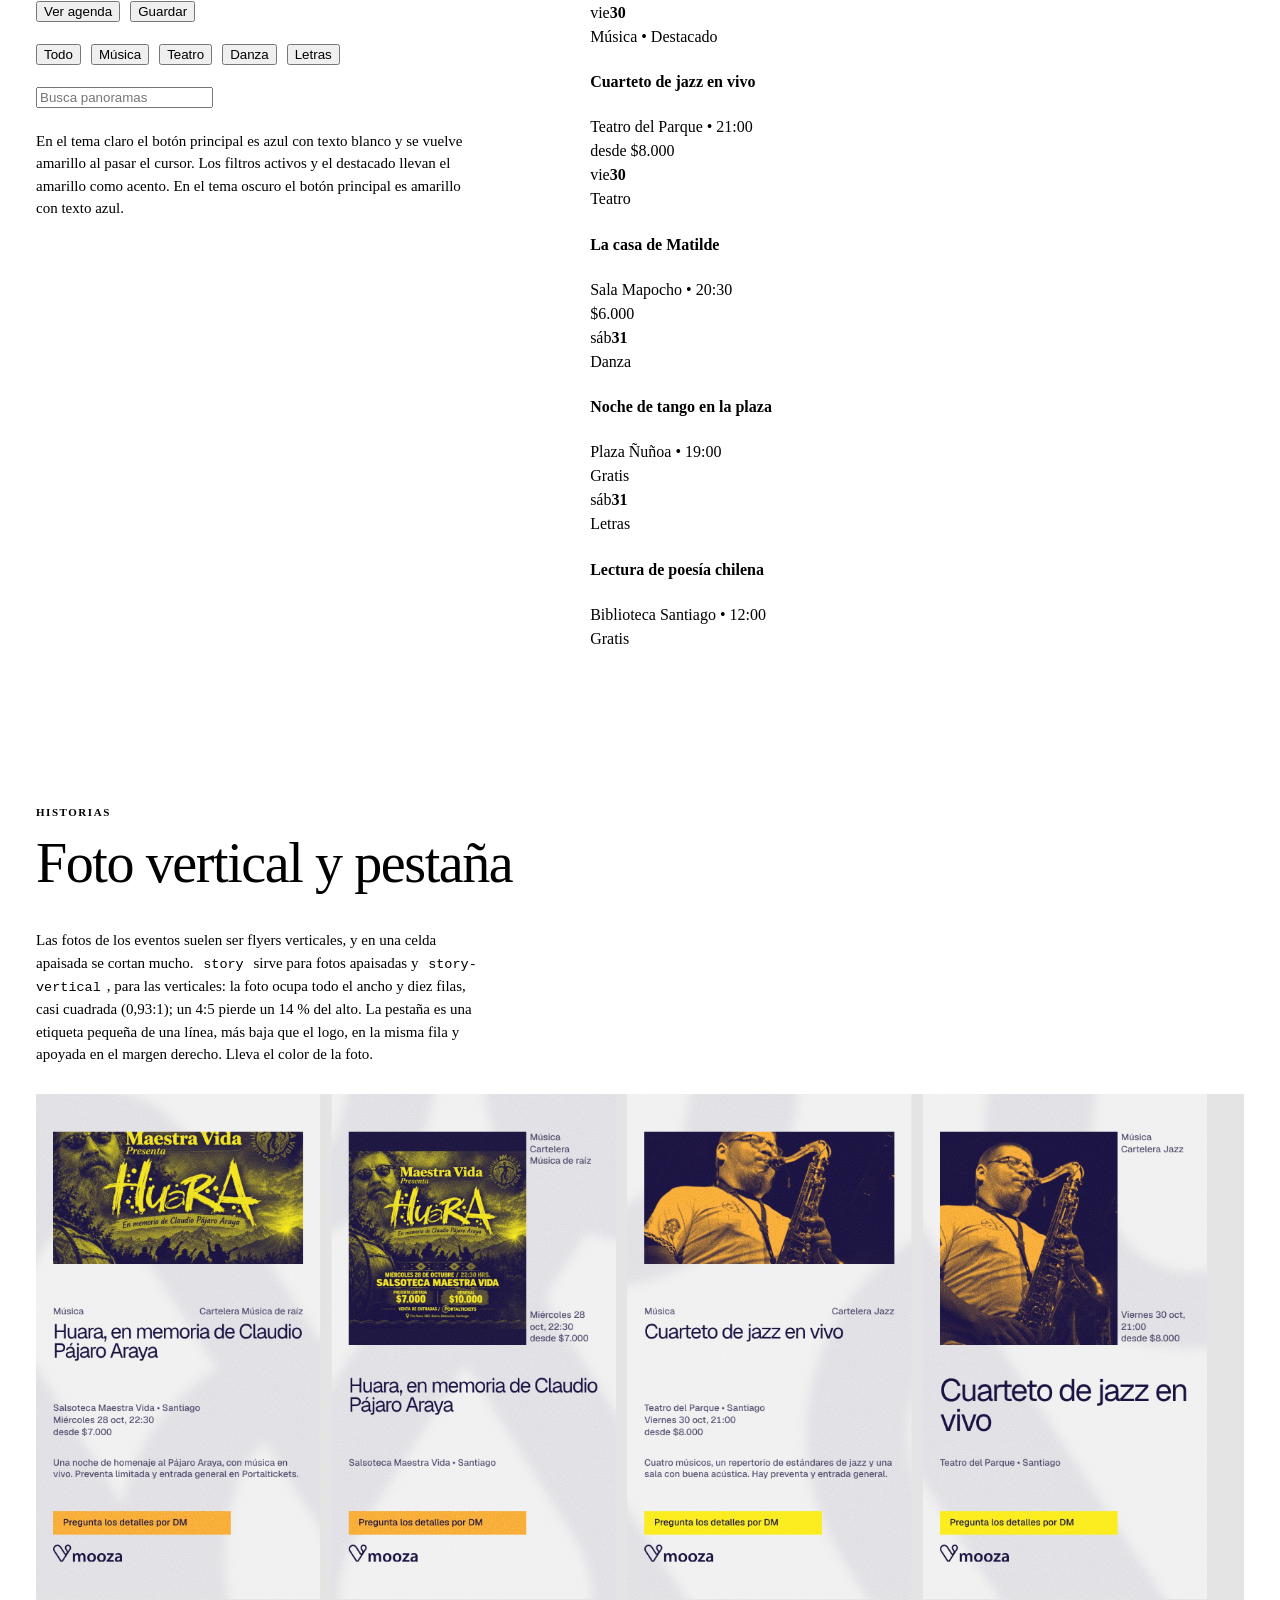
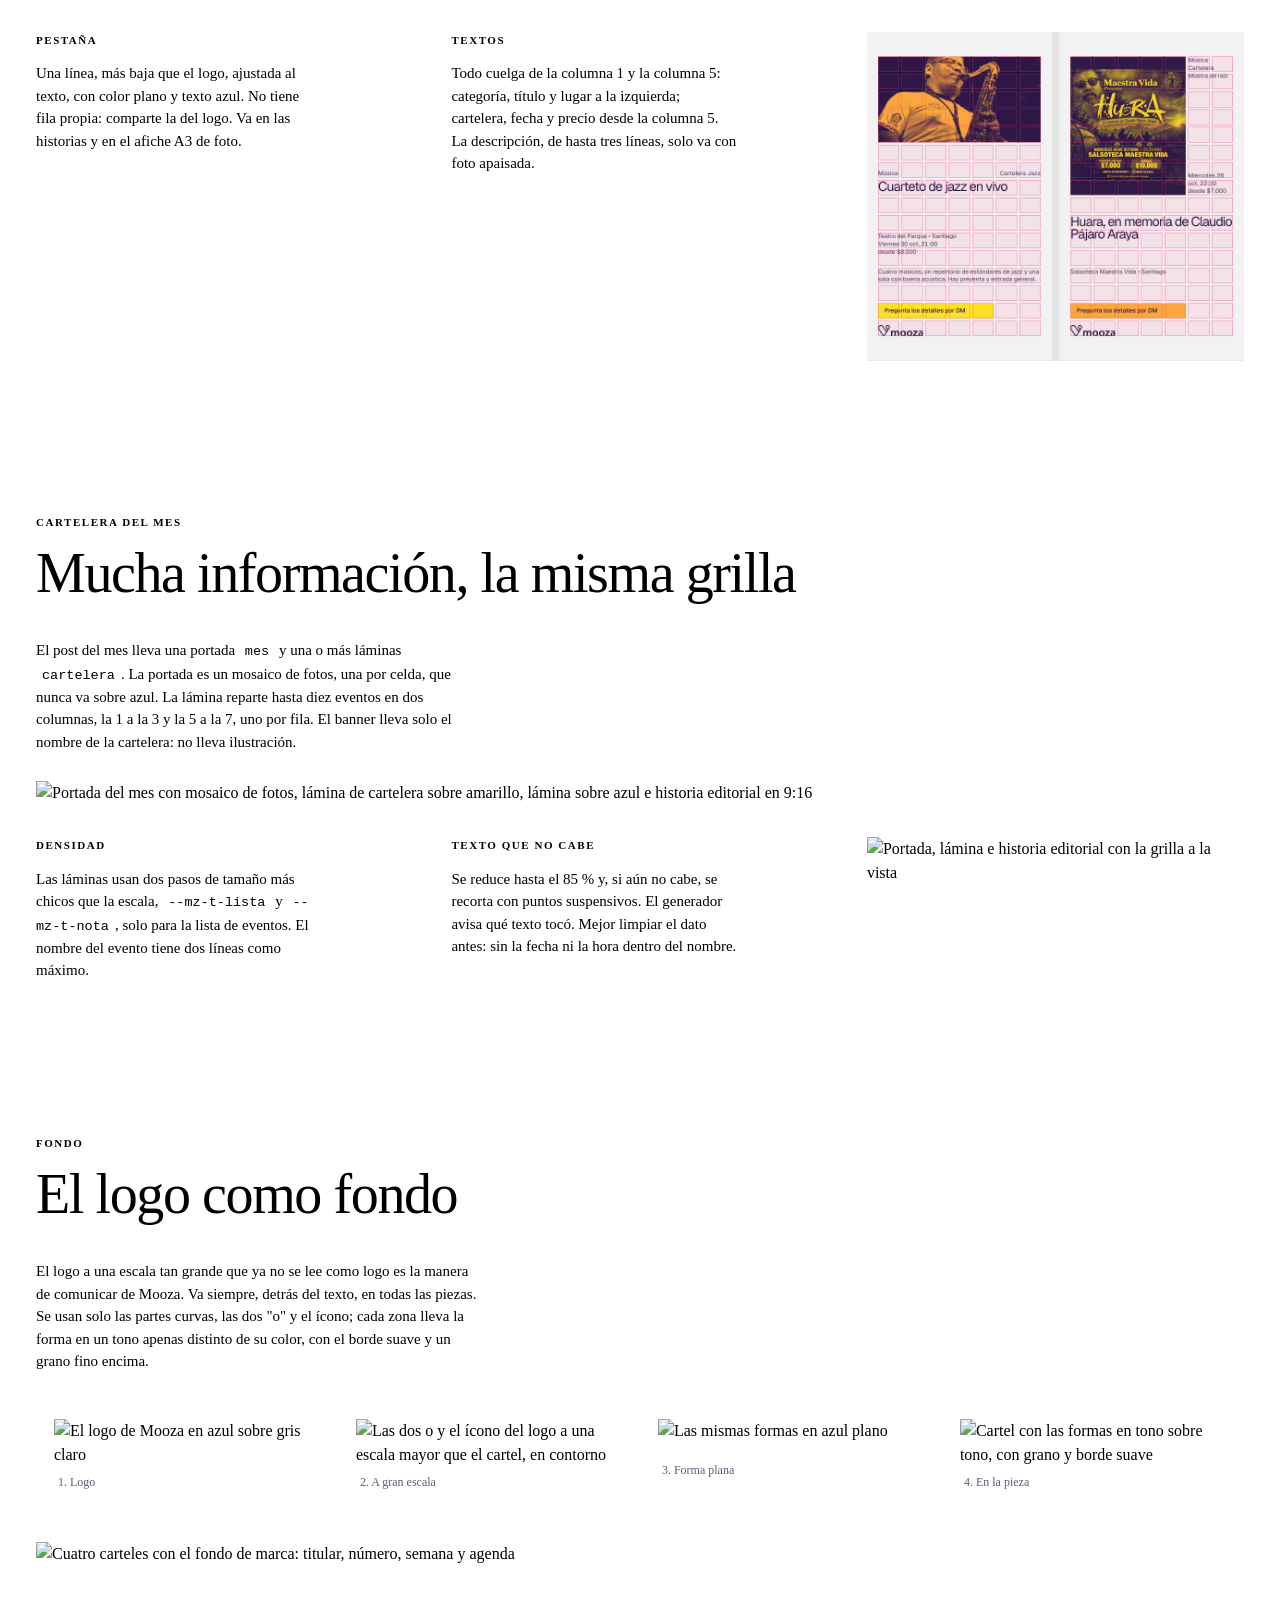
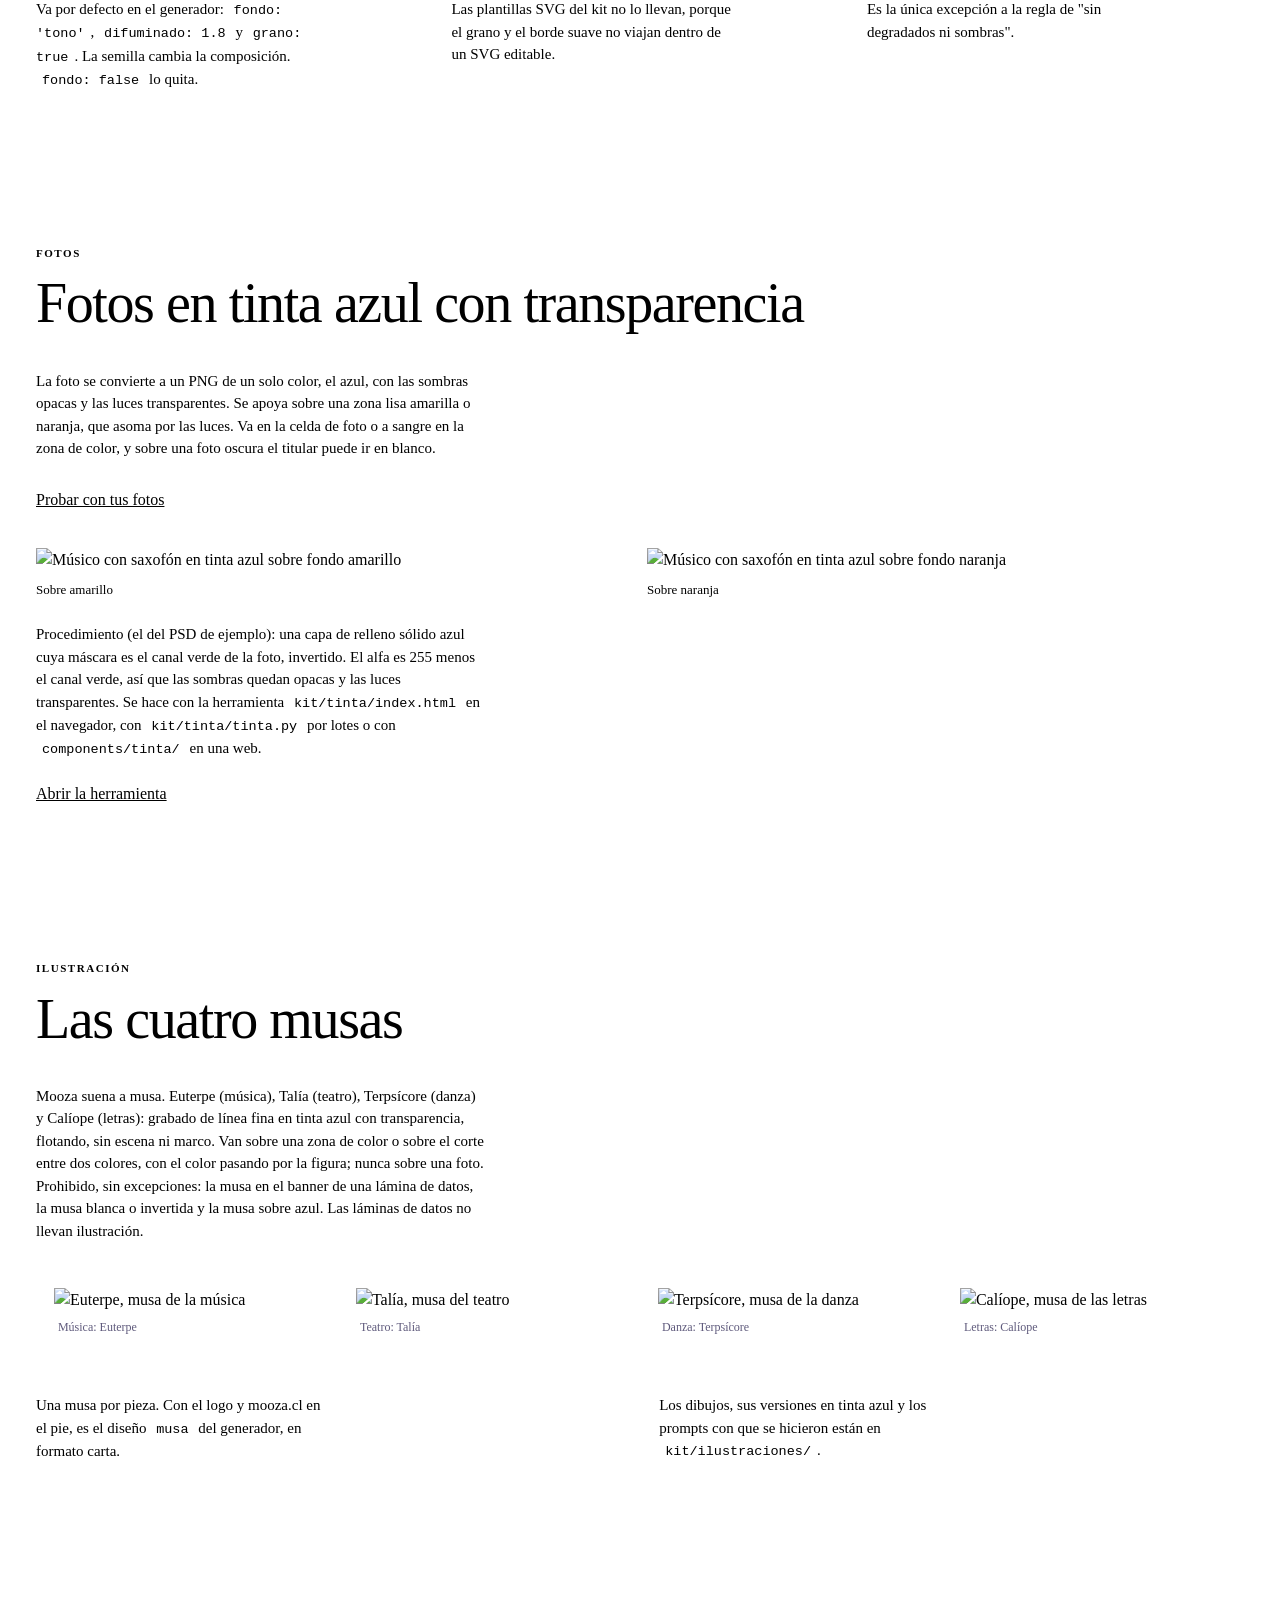
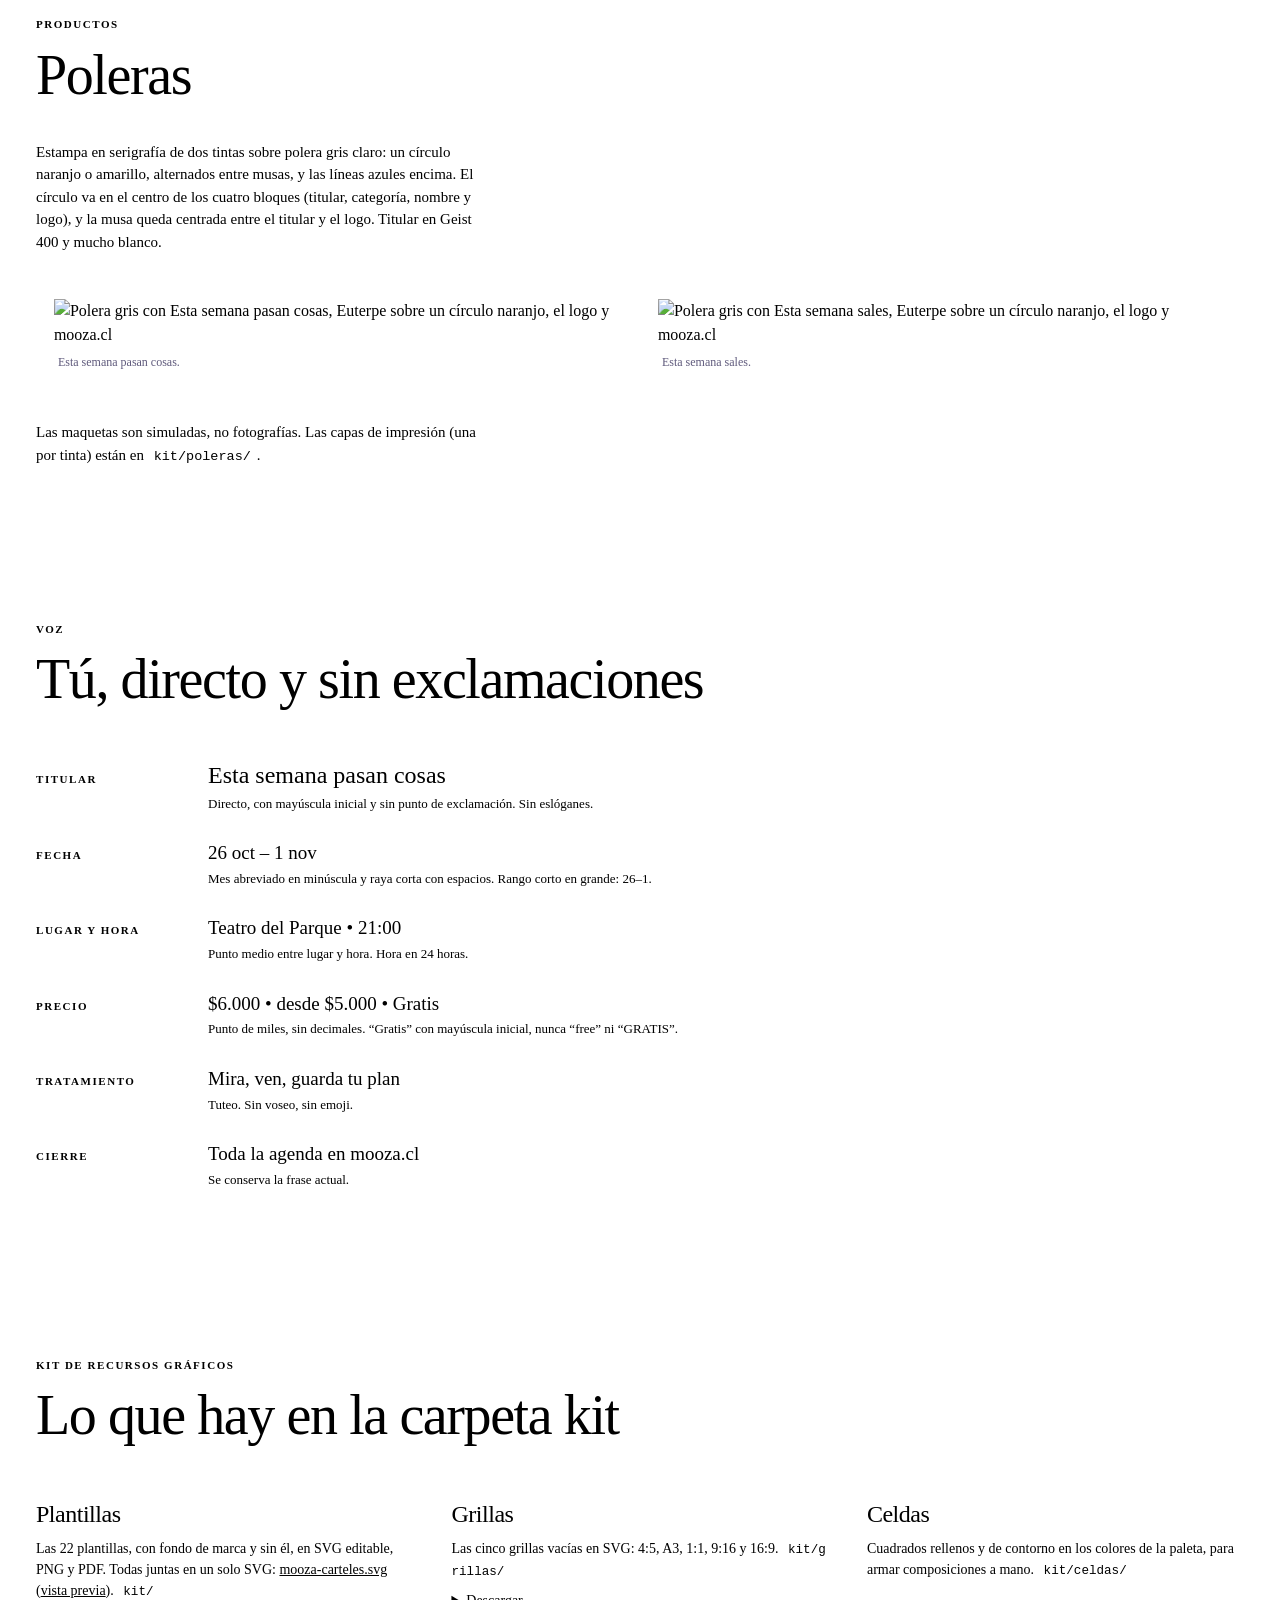
==== commit 0b41eebd: "Semana: el día con más eventos va subrayado y lleva una leyenda Reemplaza el relleno amarillo del dí" ====
--- a/guidelines/index.html
+++ b/guidelines/index.html
@@ -172,7 +172,7 @@
       <figure class="fig"><div id="pa" role="img" aria-label="Cartel titular"></div><figcaption><i>titular</i><b>Solo el titular</b><span>El resto es gris.</span></figcaption></figure>
       <figure class="fig"><div id="pb" role="img" aria-label="Cartel número"></div><figcaption><i>número</i><b>El rango de la semana</b><span>Enorme, arriba a la izquierda.</span></figcaption></figure>
       <figure class="fig"><div id="pc" role="img" aria-label="Cartel foto"></div><figcaption><i>foto</i><b>Una foto y el evento</b><span>Nombre y una línea de datos.</span></figcaption></figure>
-      <figure class="fig"><div id="pd" role="img" aria-label="Cartel semana"></div><figcaption><i>semana</i><b>Siete días en una tira</b><span>El día destacado, relleno.</span></figcaption></figure>
+      <figure class="fig"><div id="pd" role="img" aria-label="Cartel semana"></div><figcaption><i>semana</i><b>Siete días en una tira</b><span>El día con más eventos, subrayado y con su leyenda.</span></figcaption></figure>
       <figure class="fig"><div id="pe" role="img" aria-label="Cartel agenda"></div><figcaption><i>agenda</i><b>Un día por lámina</b><span>Hasta tres eventos. Para el carrusel.</span></figcaption></figure>
       <figure class="fig"><div id="pf" role="img" aria-label="Story"></div><figcaption><i>story</i><b>La misma grilla en 9:16</b><span>El margen vertical sube 2,2 veces, con tope de 18 %.</span></figcaption></figure>
       <dl class="reglas">
@@ -201,7 +201,7 @@
     </table></div>
     <div class="pgrid" id="pformatos">
       <figure class="fig"><div id="fa" role="img" aria-label="Afiche A3 foto"></div><figcaption><i>A3</i><b>Afiche foto</b><span>11 filas. Arriba la foto, abajo sobre gris el nombre y los datos.</span></figcaption></figure>
-      <figure class="fig"><div id="fb" role="img" aria-label="Cuadrado semana"></div><figcaption><i>1:1</i><b>Semana</b><span>8 filas. Arriba el titular sobre el color; abajo, siete días con el destacado en acento.</span></figcaption></figure>
+      <figure class="fig"><div id="fb" role="img" aria-label="Cuadrado semana"></div><figcaption><i>1:1</i><b>Semana</b><span>8 filas. Arriba el titular sobre el color; abajo, siete días; el que tiene más eventos va subrayado.</span></figcaption></figure>
       <figure class="fig"><div id="fc" role="img" aria-label="Afiche A3 número"></div><figcaption><i>A3</i><b>Afiche número</b><span>El número ocupa el ancho entero.</span></figcaption></figure>
       <figure class="fig w2"><div id="fd" role="img" aria-label="Horizontal 16:9 foto"></div><figcaption><i>16:9</i><b>Horizontal</b><span>4 filas. Mitad izquierda gris con el nombre y los datos; mitad derecha, la foto. La columna 4 queda sobre el centro.</span></figcaption></figure>
     </div>
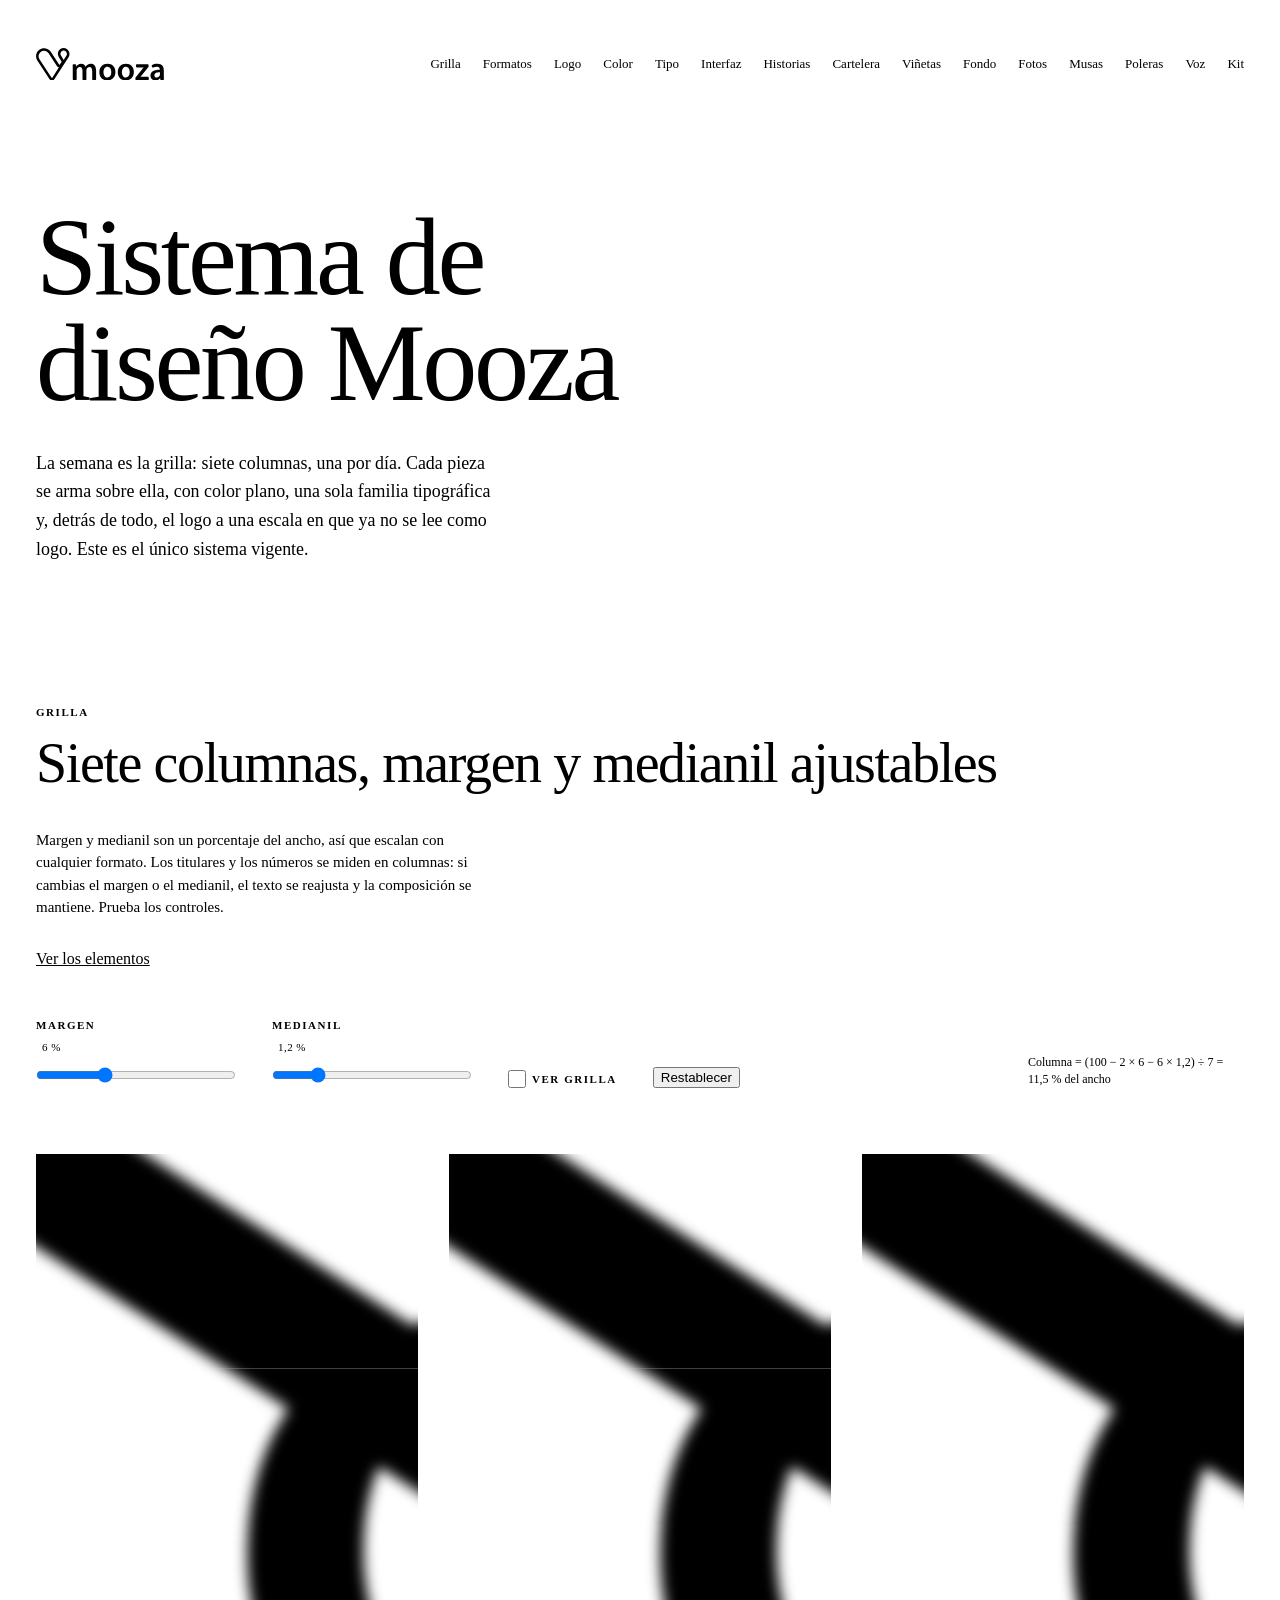
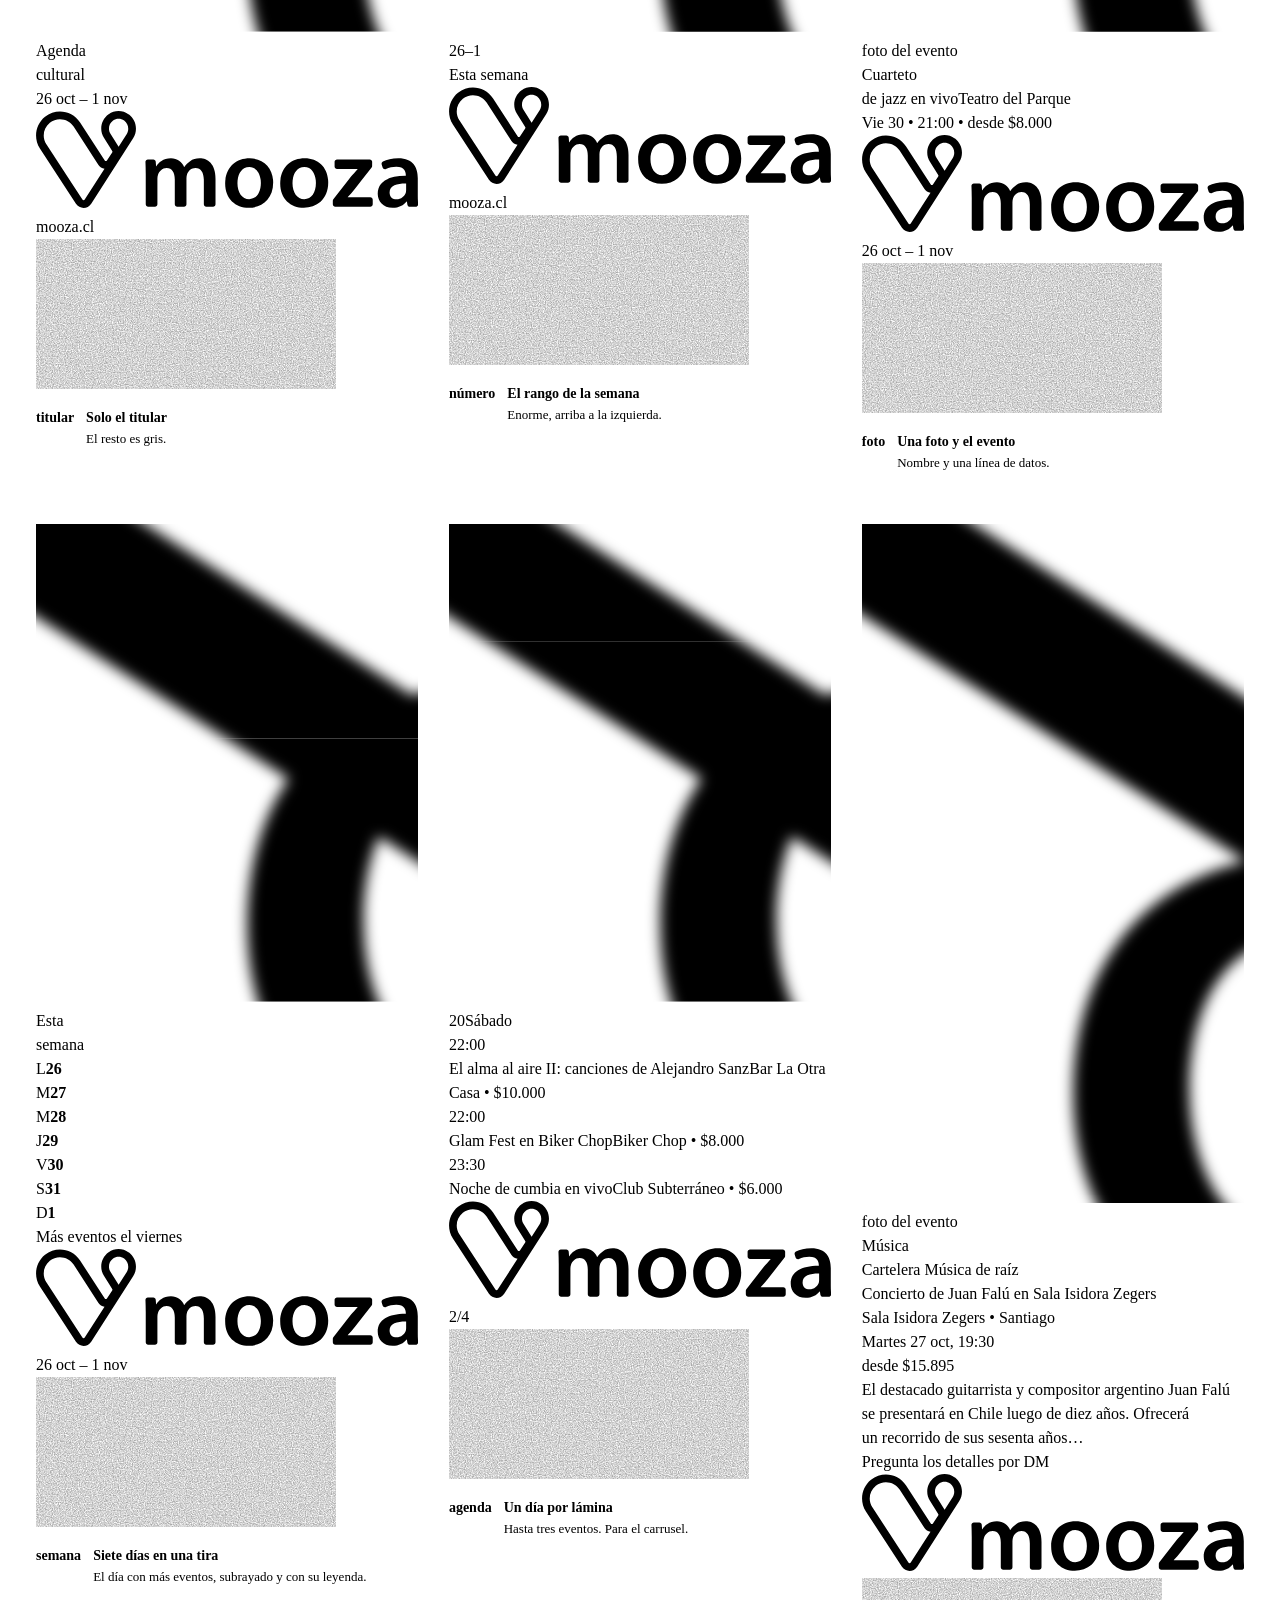
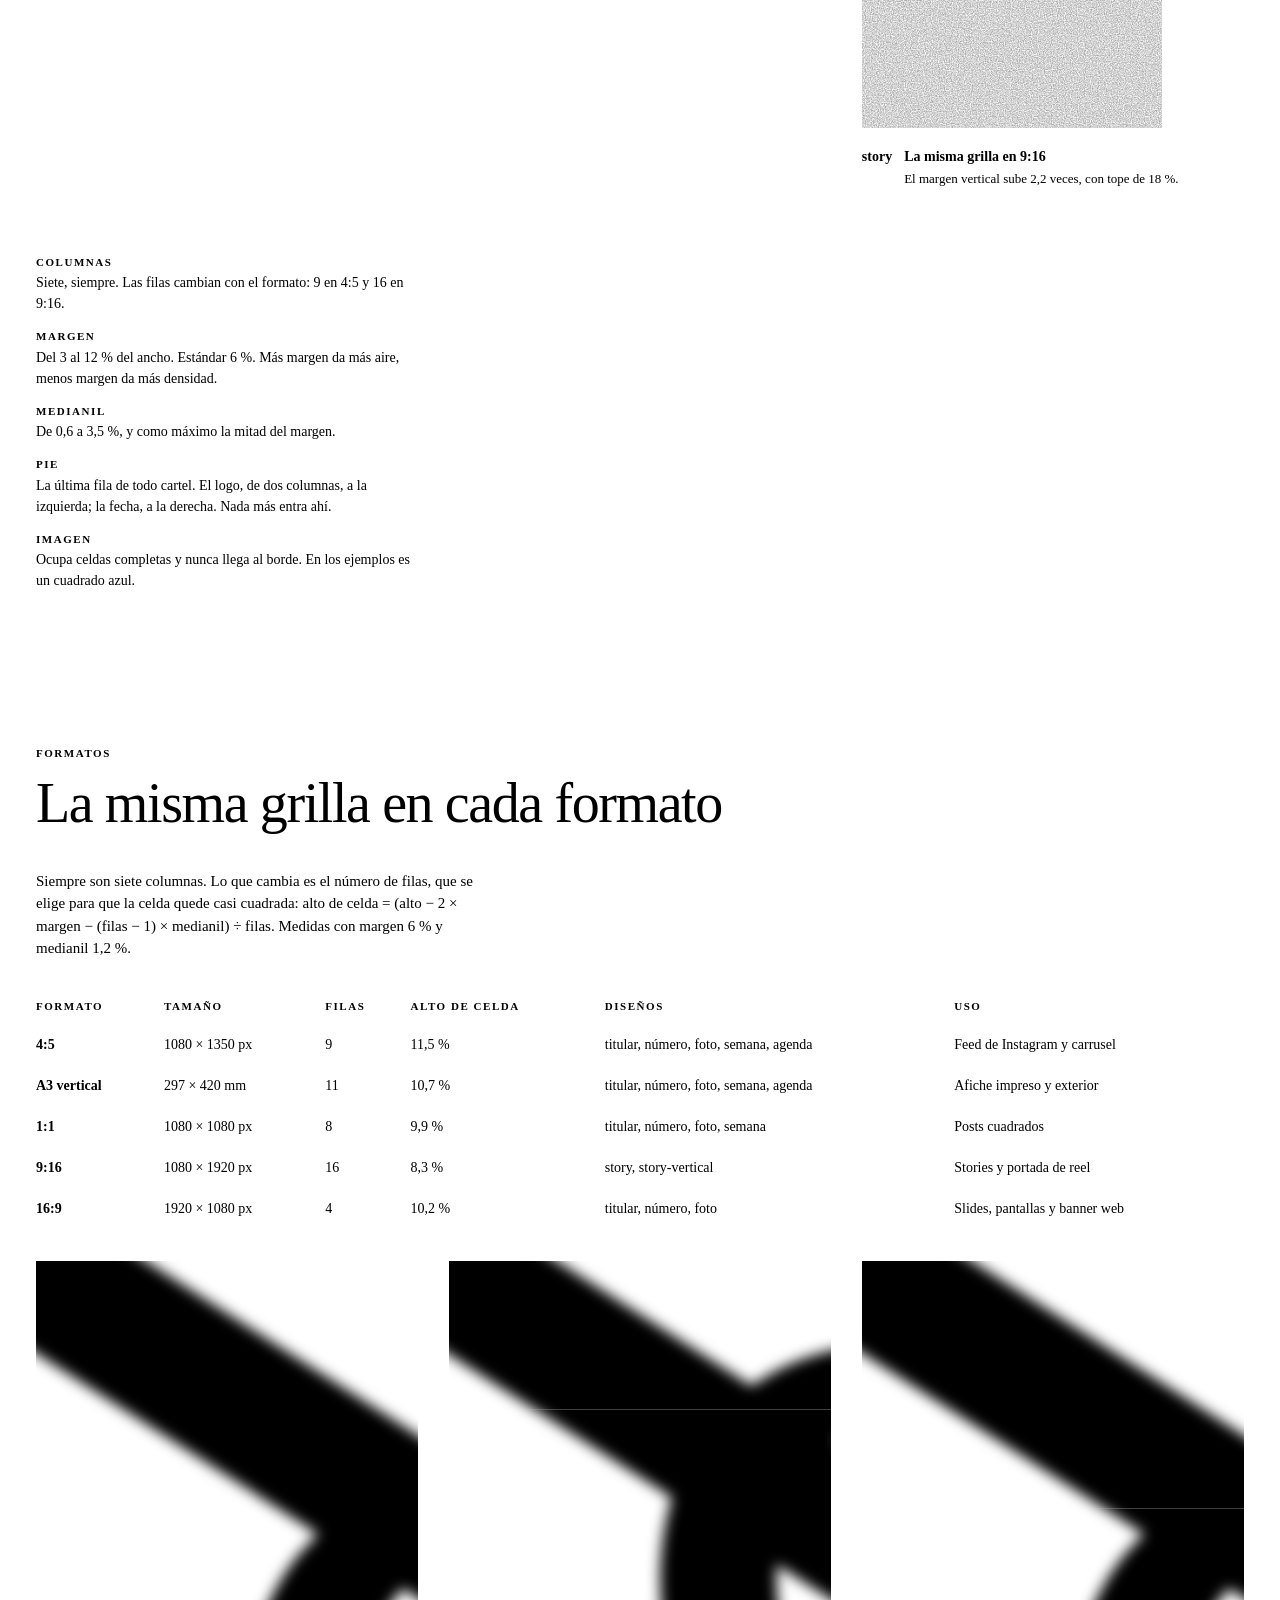
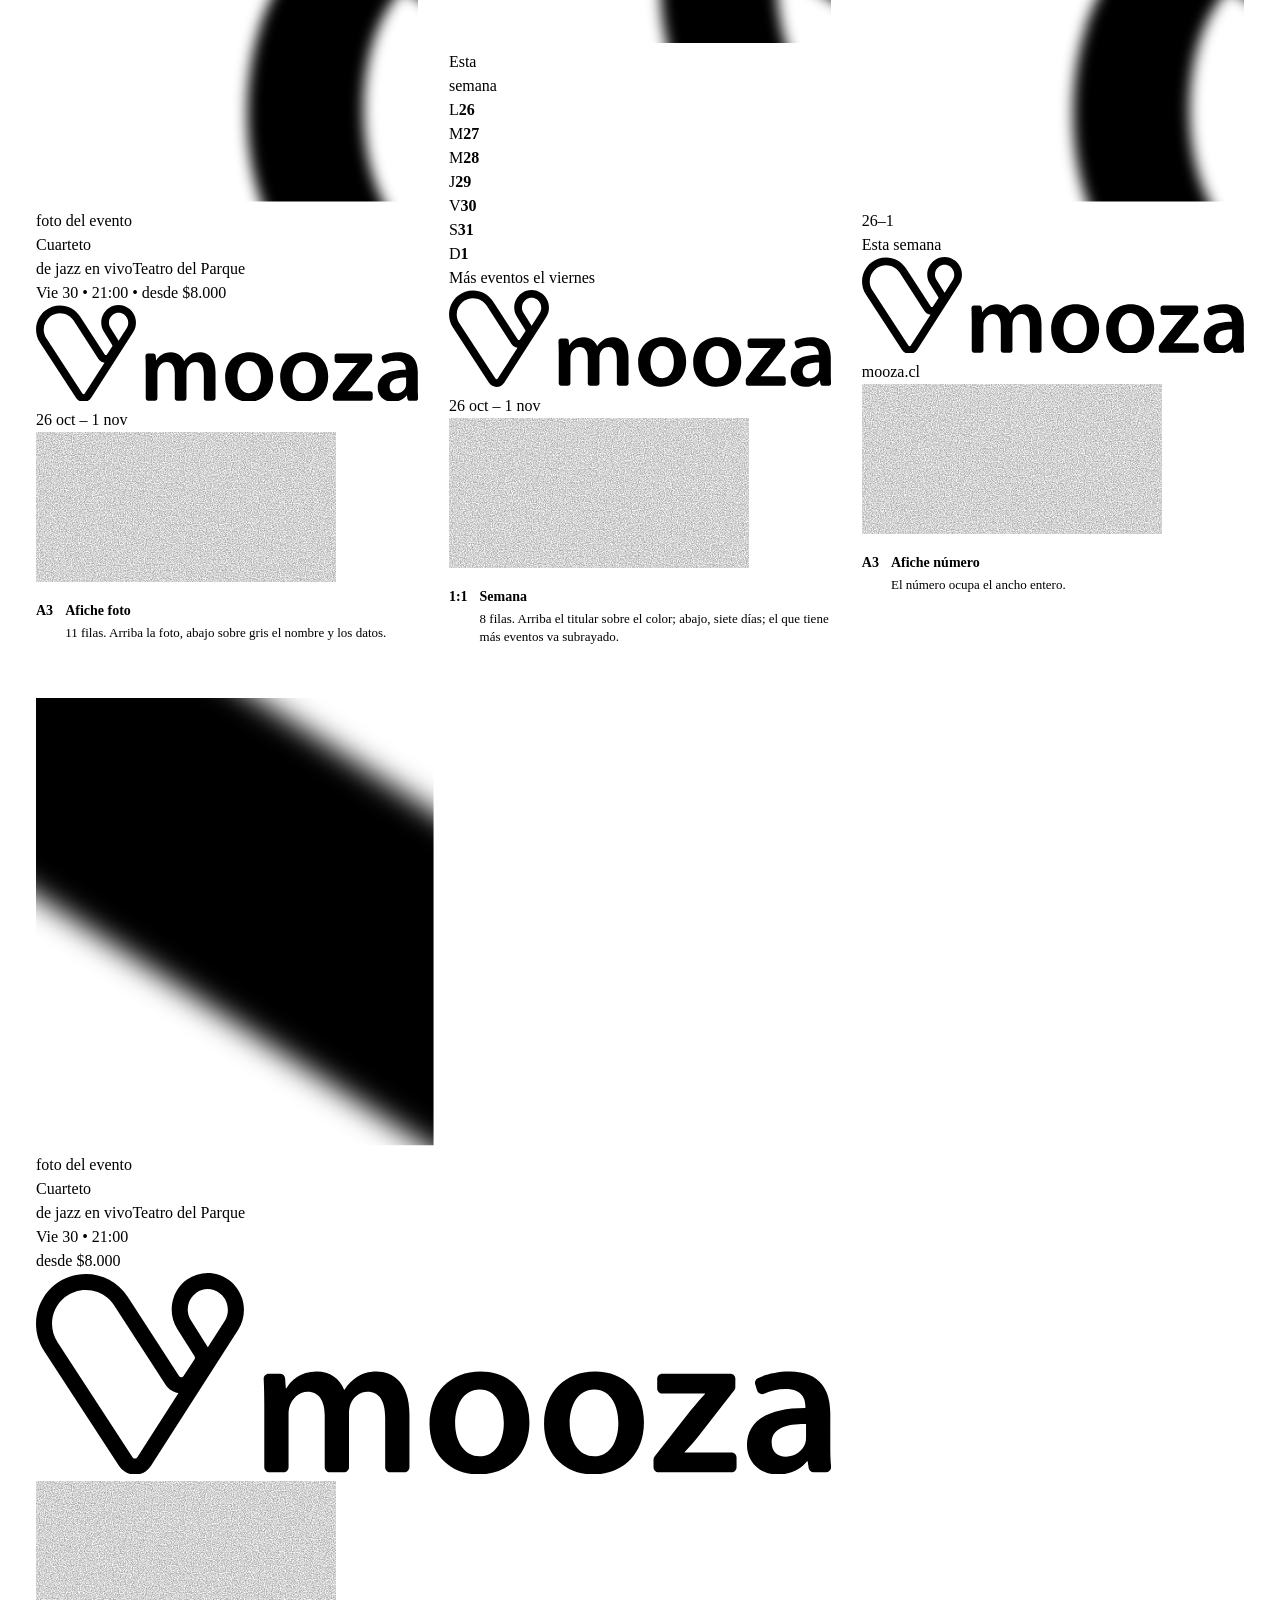
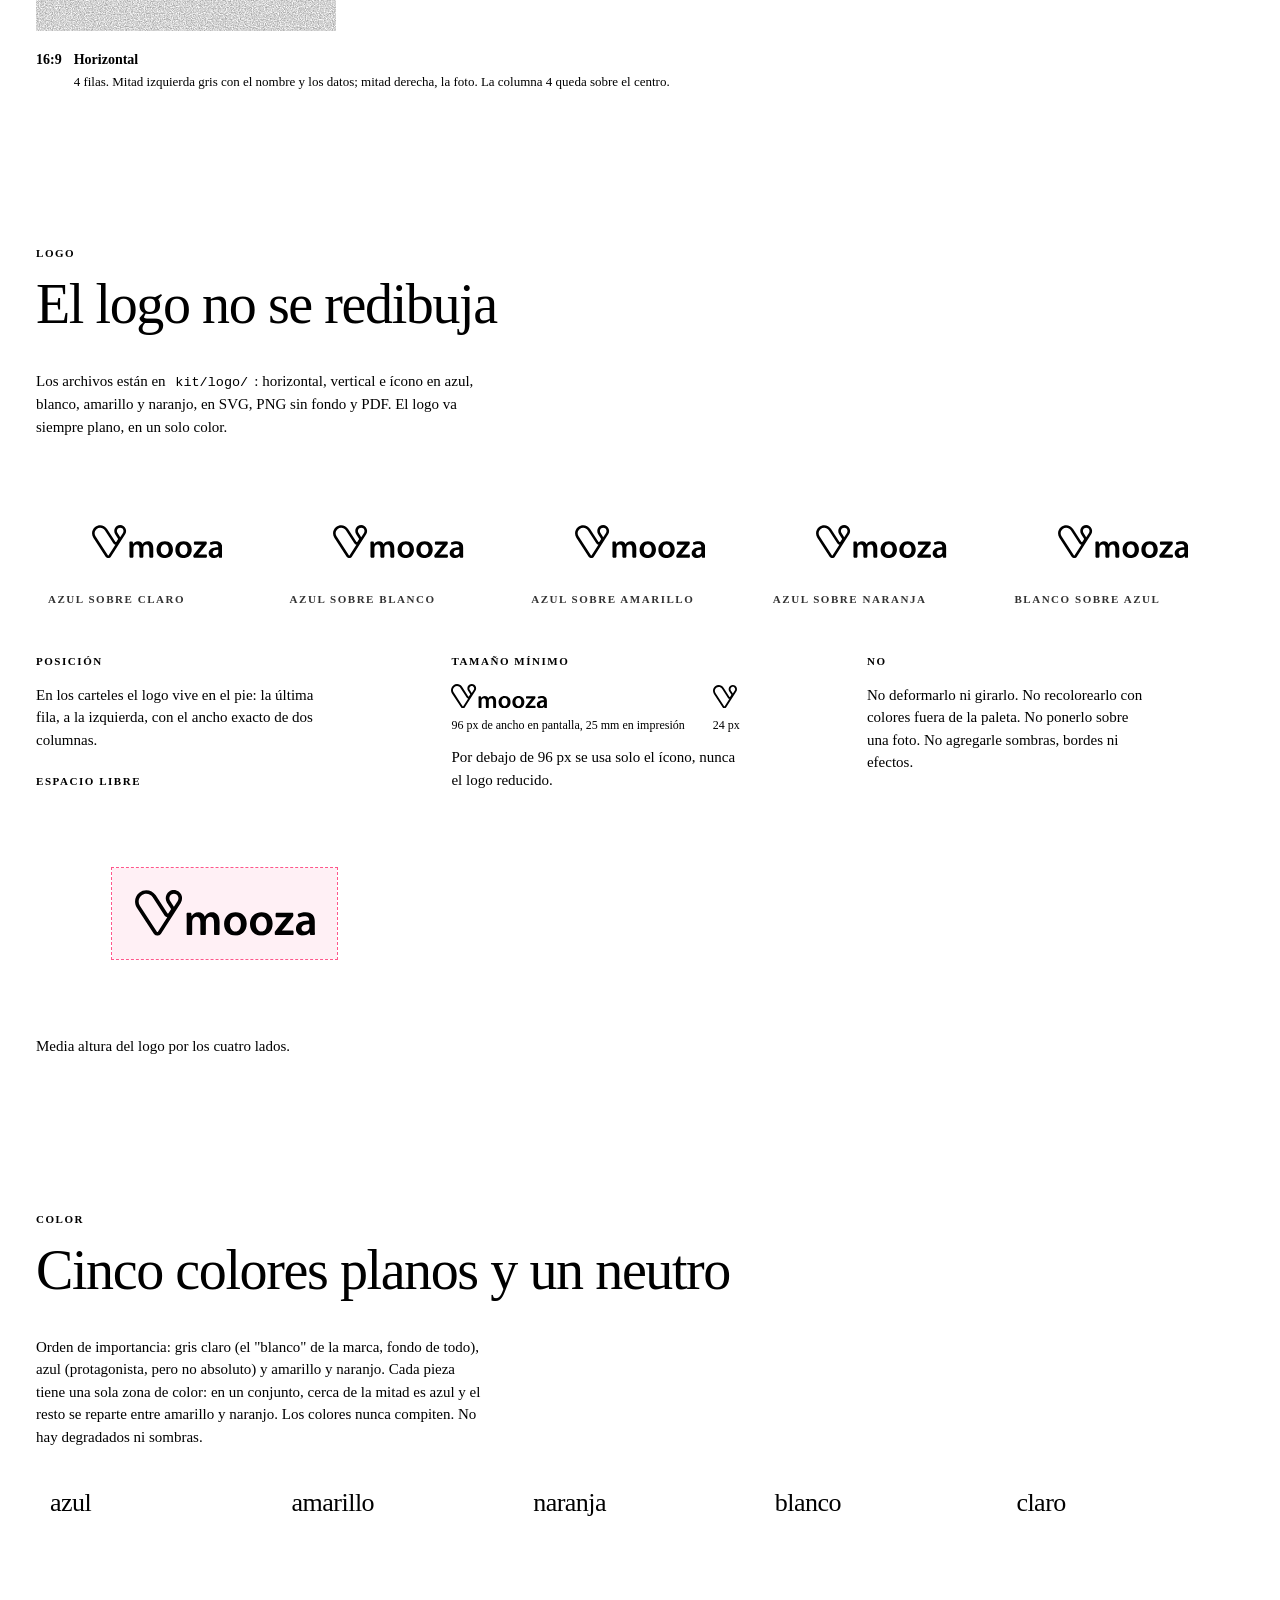
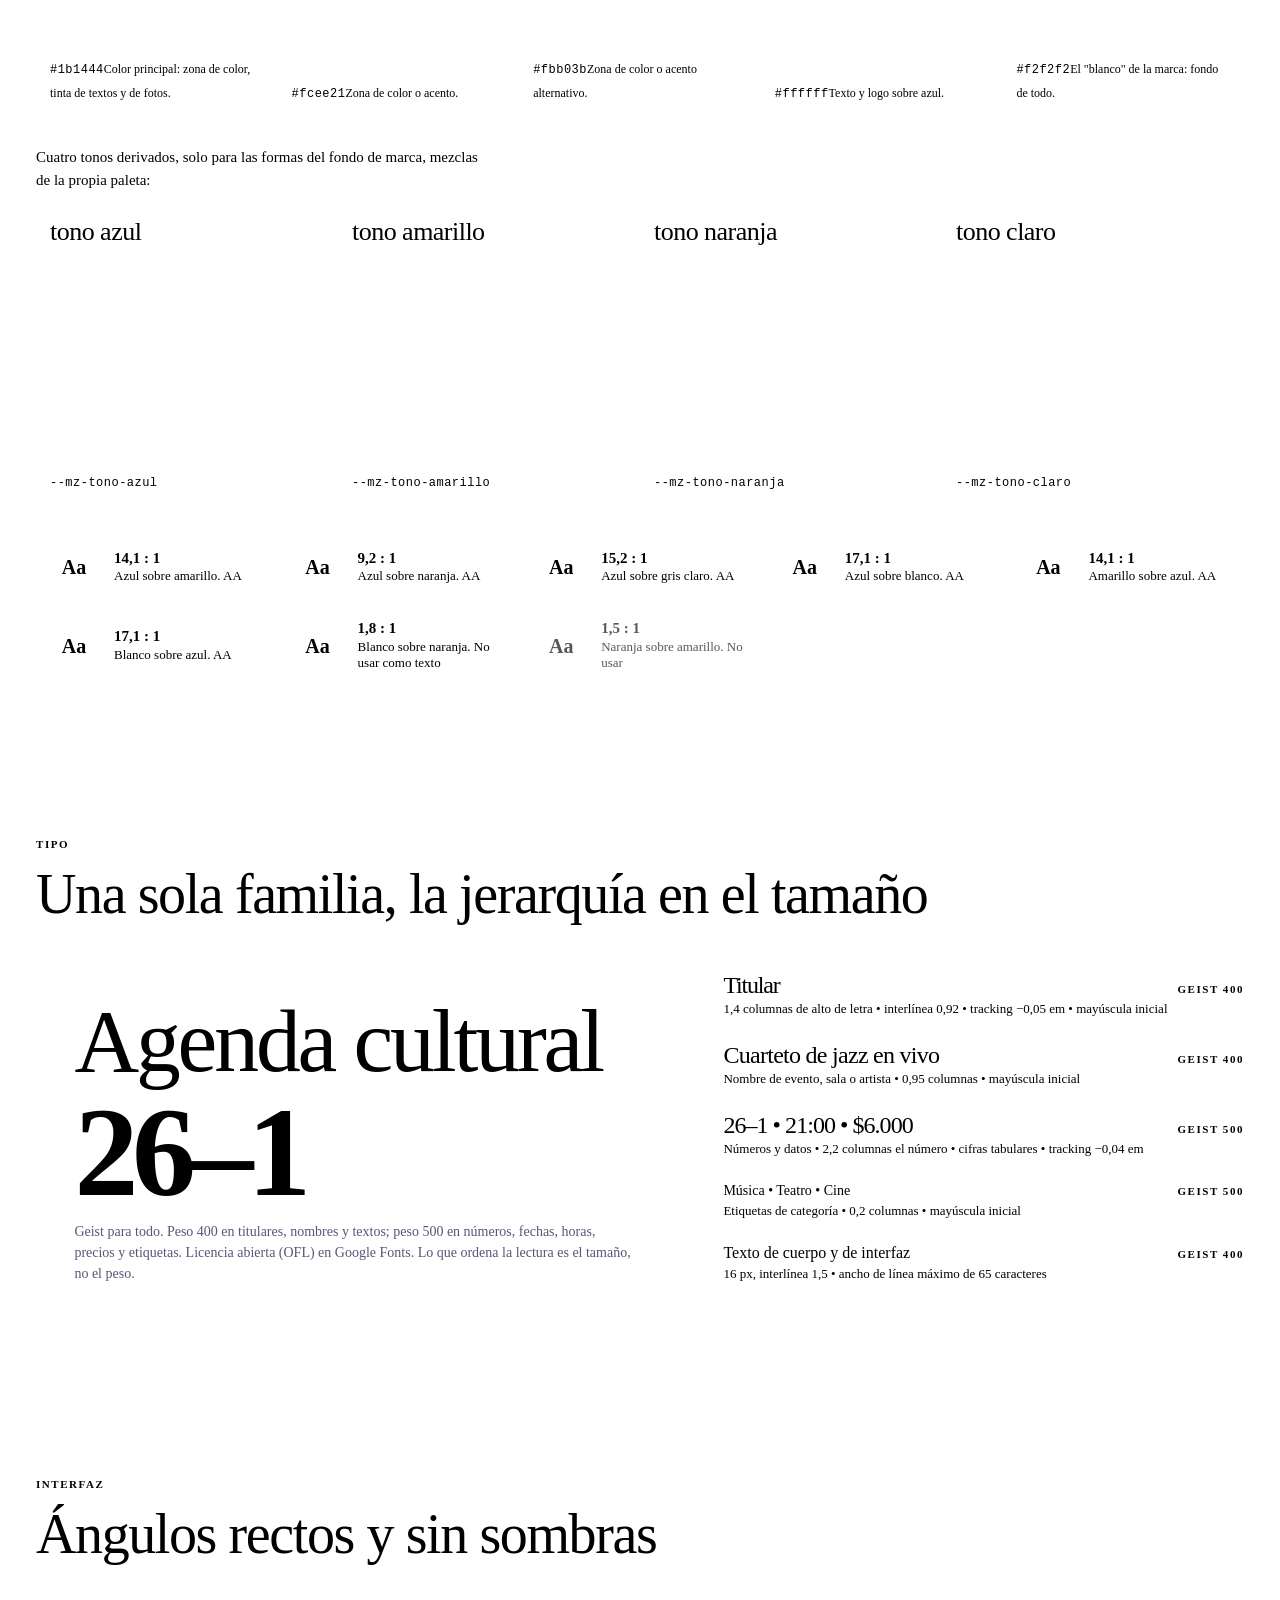
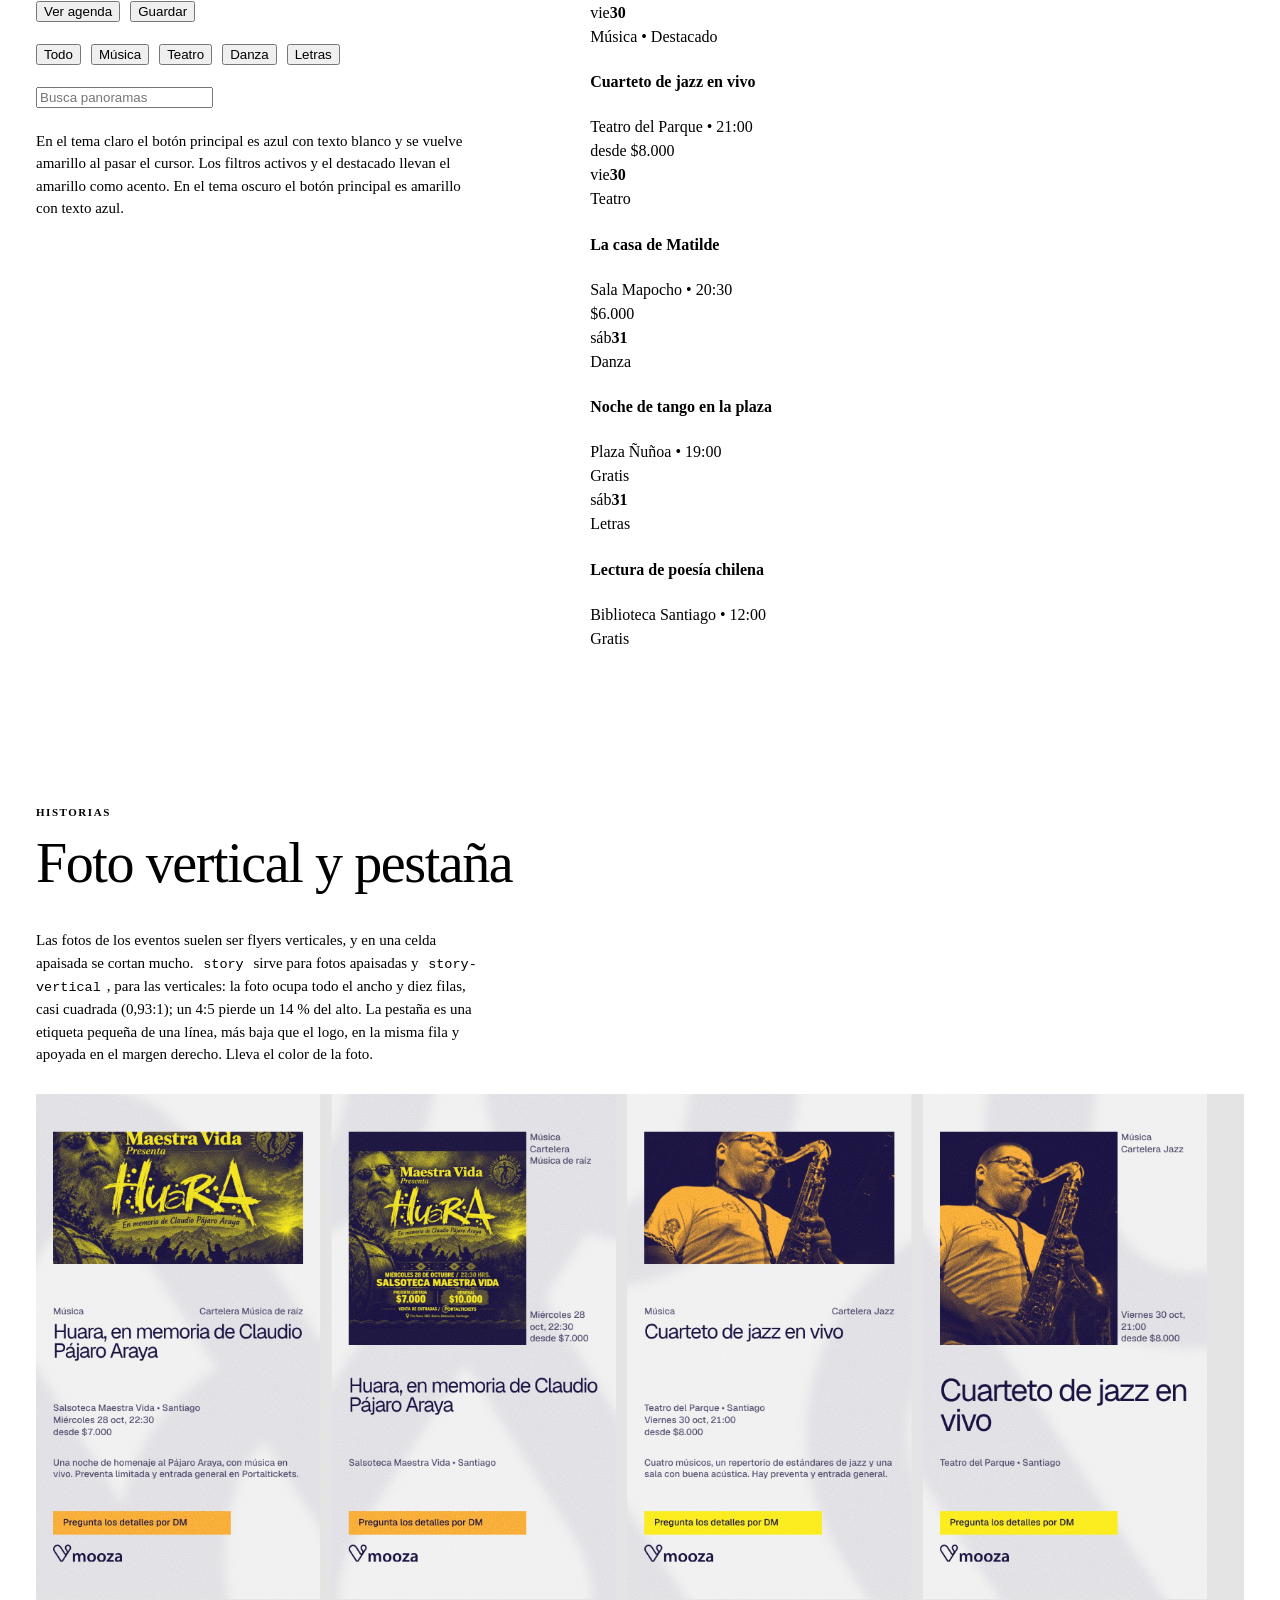
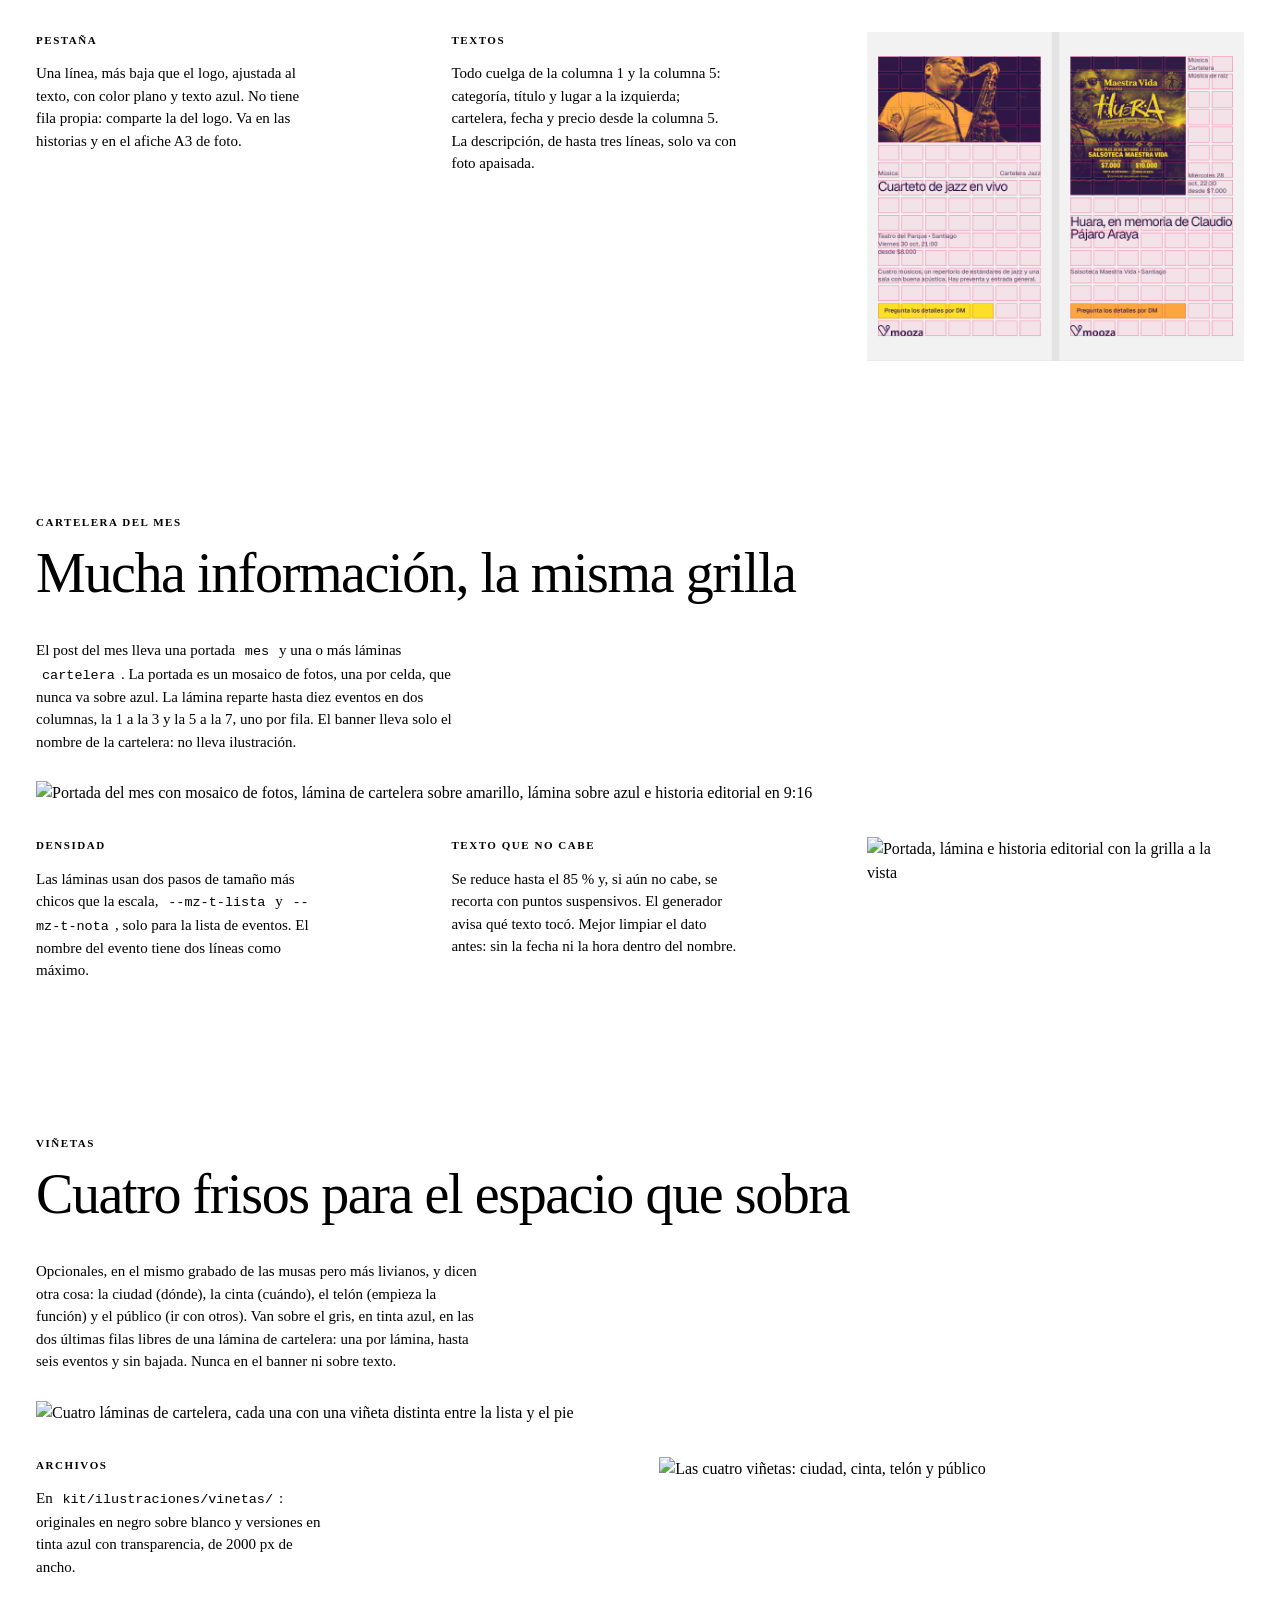
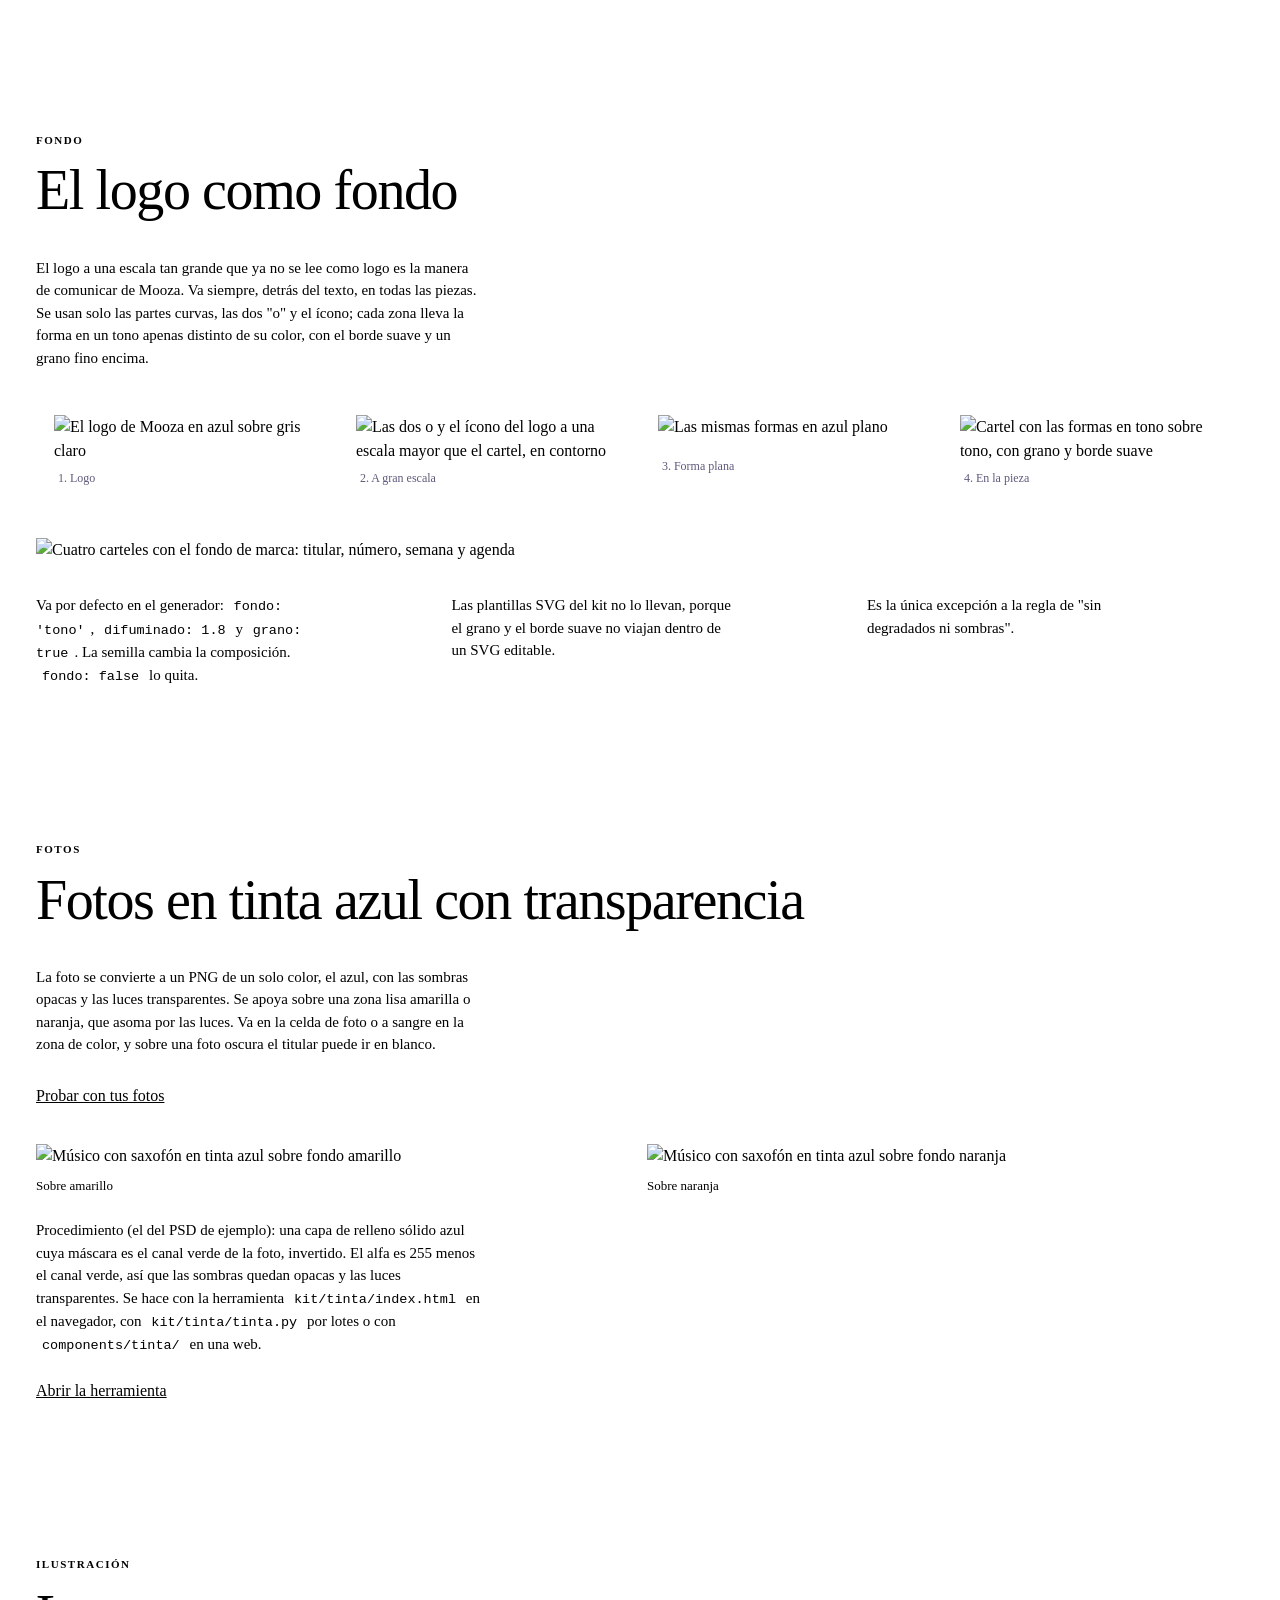
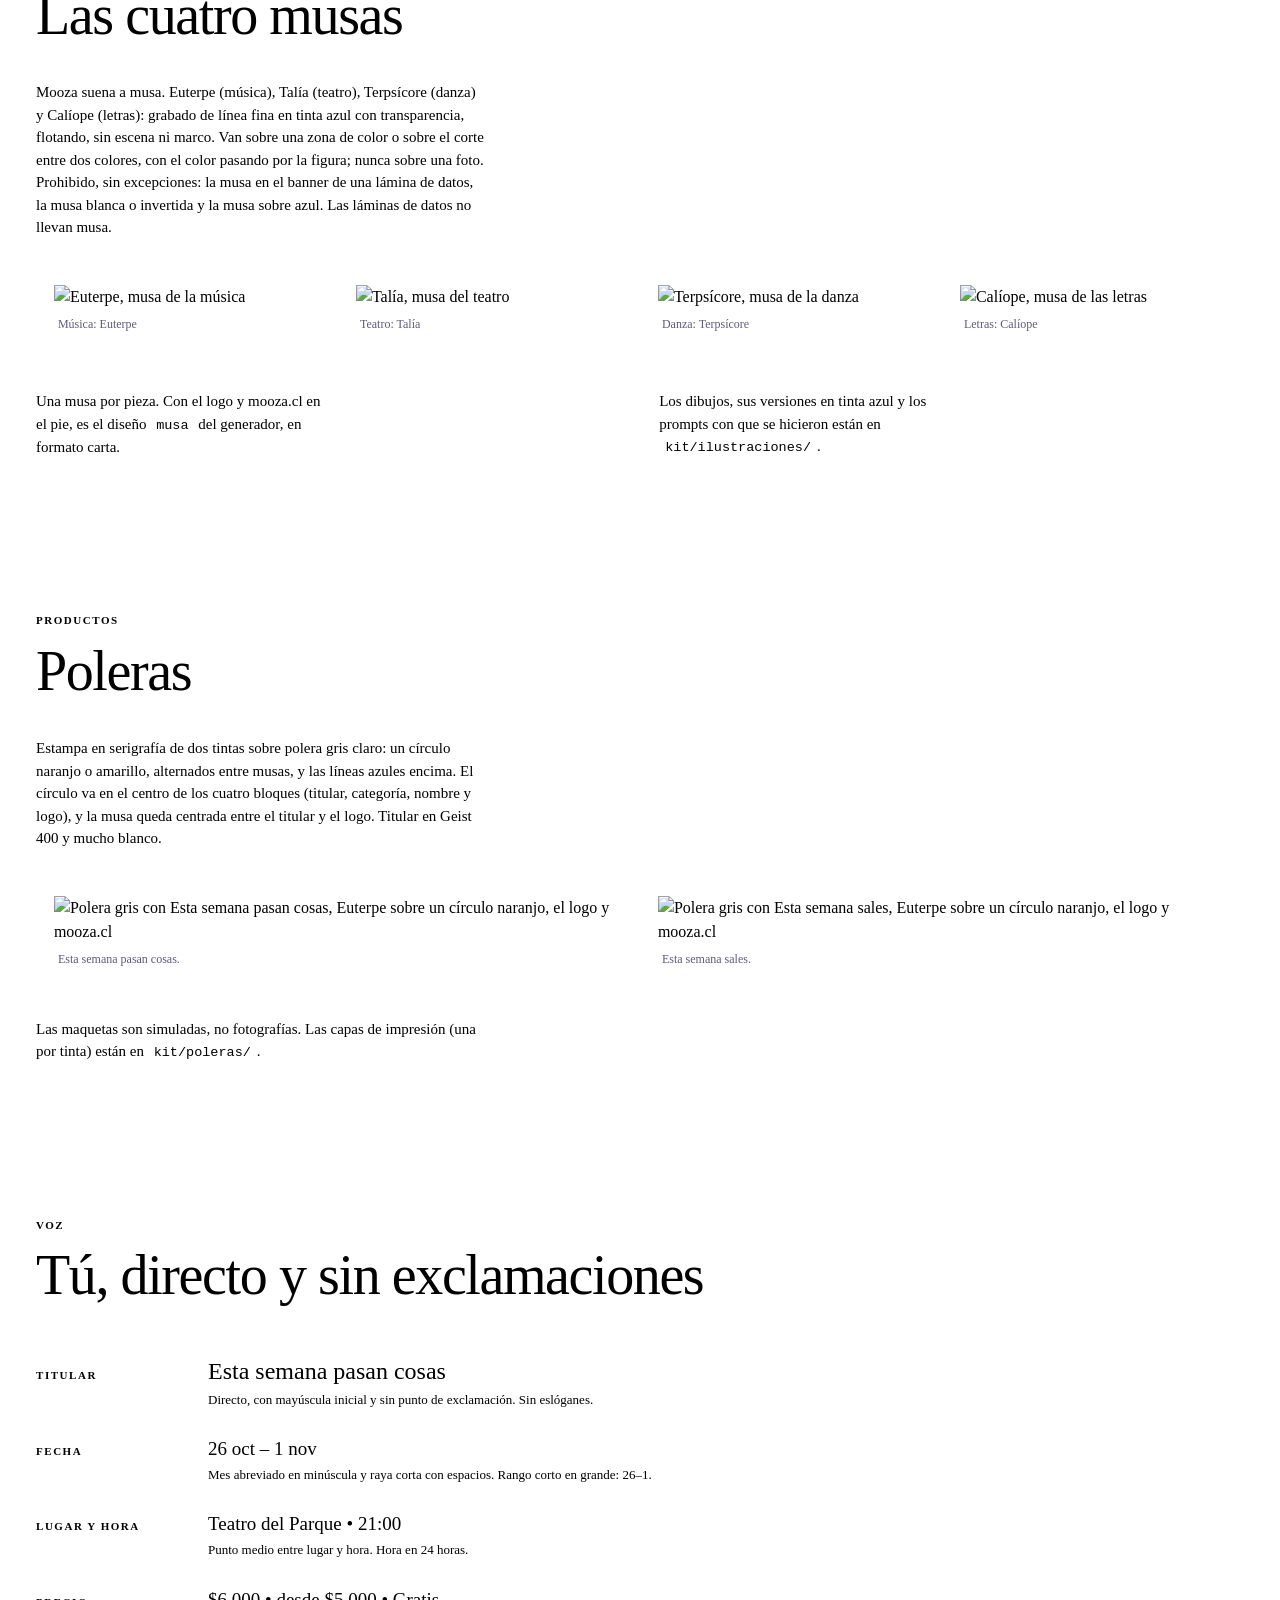
==== commit 4f55891b: "Viñetas: cuatro frisos horizontales opcionales para el espacio libre de la cartelera Ciudad, cinta, " ====
--- a/guidelines/index.html
+++ b/guidelines/index.html
@@ -144,7 +144,7 @@
 
 <header class="wrap top">
   <svg viewBox="0 0 629.21 159.59" role="img" aria-label="Mooza"><use href="#mz-lockup"/></svg>
-  <nav aria-label="Secciones"><a href="#grilla">Grilla</a><a href="#formatos">Formatos</a><a href="#logo">Logo</a><a href="#color">Color</a><a href="#tipo">Tipo</a><a href="#interfaz">Interfaz</a><a href="#historias">Historias</a><a href="#cartelera">Cartelera</a><a href="#fondo">Fondo</a><a href="#fotos">Fotos</a><a href="#ilustracion">Musas</a><a href="#poleras">Poleras</a><a href="#voz">Voz</a><a href="#kit">Kit</a></nav>
+  <nav aria-label="Secciones"><a href="#grilla">Grilla</a><a href="#formatos">Formatos</a><a href="#logo">Logo</a><a href="#color">Color</a><a href="#tipo">Tipo</a><a href="#interfaz">Interfaz</a><a href="#historias">Historias</a><a href="#cartelera">Cartelera</a><a href="#vinetas">Viñetas</a><a href="#fondo">Fondo</a><a href="#fotos">Fotos</a><a href="#ilustracion">Musas</a><a href="#poleras">Poleras</a><a href="#voz">Voz</a><a href="#kit">Kit</a></nav>
 </header>
 
 <main class="wrap">
@@ -329,6 +329,17 @@
     </div>
   </section>
 
+  <section class="sec" id="vinetas">
+    <span class="k">Viñetas</span>
+    <h2>Cuatro frisos para el espacio que sobra</h2>
+    <p class="nota" style="margin-bottom:28px">Opcionales, en el mismo grabado de las musas pero más livianos, y dicen otra cosa: la ciudad (dónde), la cinta (cuándo), el telón (empieza la función) y el público (ir con otros). Van sobre el gris, en tinta azul, en las dos últimas filas libres de una lámina de cartelera: una por lámina, hasta seis eventos y sin bajada. Nunca en el banner ni sobre texto.</p>
+    <img src="img/d-vinetas.jpg" alt="Cuatro láminas de cartelera, cada una con una viñeta distinta entre la lista y el pie" style="width:100%;height:auto;display:block">
+    <div class="cols" style="margin-top:32px;align-items:start">
+      <div><span class="k">Archivos</span><p>En <code>kit/ilustraciones/vinetas/</code>: originales en negro sobre blanco y versiones en tinta azul con transparencia, de 2000 px de ancho.</p></div>
+      <div><img src="img/d-vinetas-hoja.jpg" alt="Las cuatro viñetas: ciudad, cinta, telón y público" style="width:100%;height:auto;display:block"></div>
+    </div>
+  </section>
+
   <section class="sec" id="fondo">
     <span class="k">Fondo</span>
     <h2>El logo como fondo</h2>
@@ -363,7 +374,7 @@
   <section class="sec" id="ilustracion">
     <span class="k">Ilustración</span>
     <h2>Las cuatro musas</h2>
-    <p class="nota" style="margin-bottom:28px">Mooza suena a musa. Euterpe (música), Talía (teatro), Terpsícore (danza) y Calíope (letras): grabado de línea fina en tinta azul con transparencia, flotando, sin escena ni marco. Van sobre una zona de color o sobre el corte entre dos colores, con el color pasando por la figura; nunca sobre una foto. Prohibido, sin excepciones: la musa en el banner de una lámina de datos, la musa blanca o invertida y la musa sobre azul. Las láminas de datos no llevan ilustración.</p>
+    <p class="nota" style="margin-bottom:28px">Mooza suena a musa. Euterpe (música), Talía (teatro), Terpsícore (danza) y Calíope (letras): grabado de línea fina en tinta azul con transparencia, flotando, sin escena ni marco. Van sobre una zona de color o sobre el corte entre dos colores, con el color pasando por la figura; nunca sobre una foto. Prohibido, sin excepciones: la musa en el banner de una lámina de datos, la musa blanca o invertida y la musa sobre azul. Las láminas de datos no llevan musa.</p>
     <div class="ilus" style="grid-template-columns:repeat(4,minmax(0,1fr))">
       <figure><img src="img/musa-euterpe.jpg" alt="Euterpe, musa de la música"><figcaption>Música: Euterpe</figcaption></figure>
       <figure><img src="img/musa-talia.jpg" alt="Talía, musa del teatro"><figcaption>Teatro: Talía</figcaption></figure>
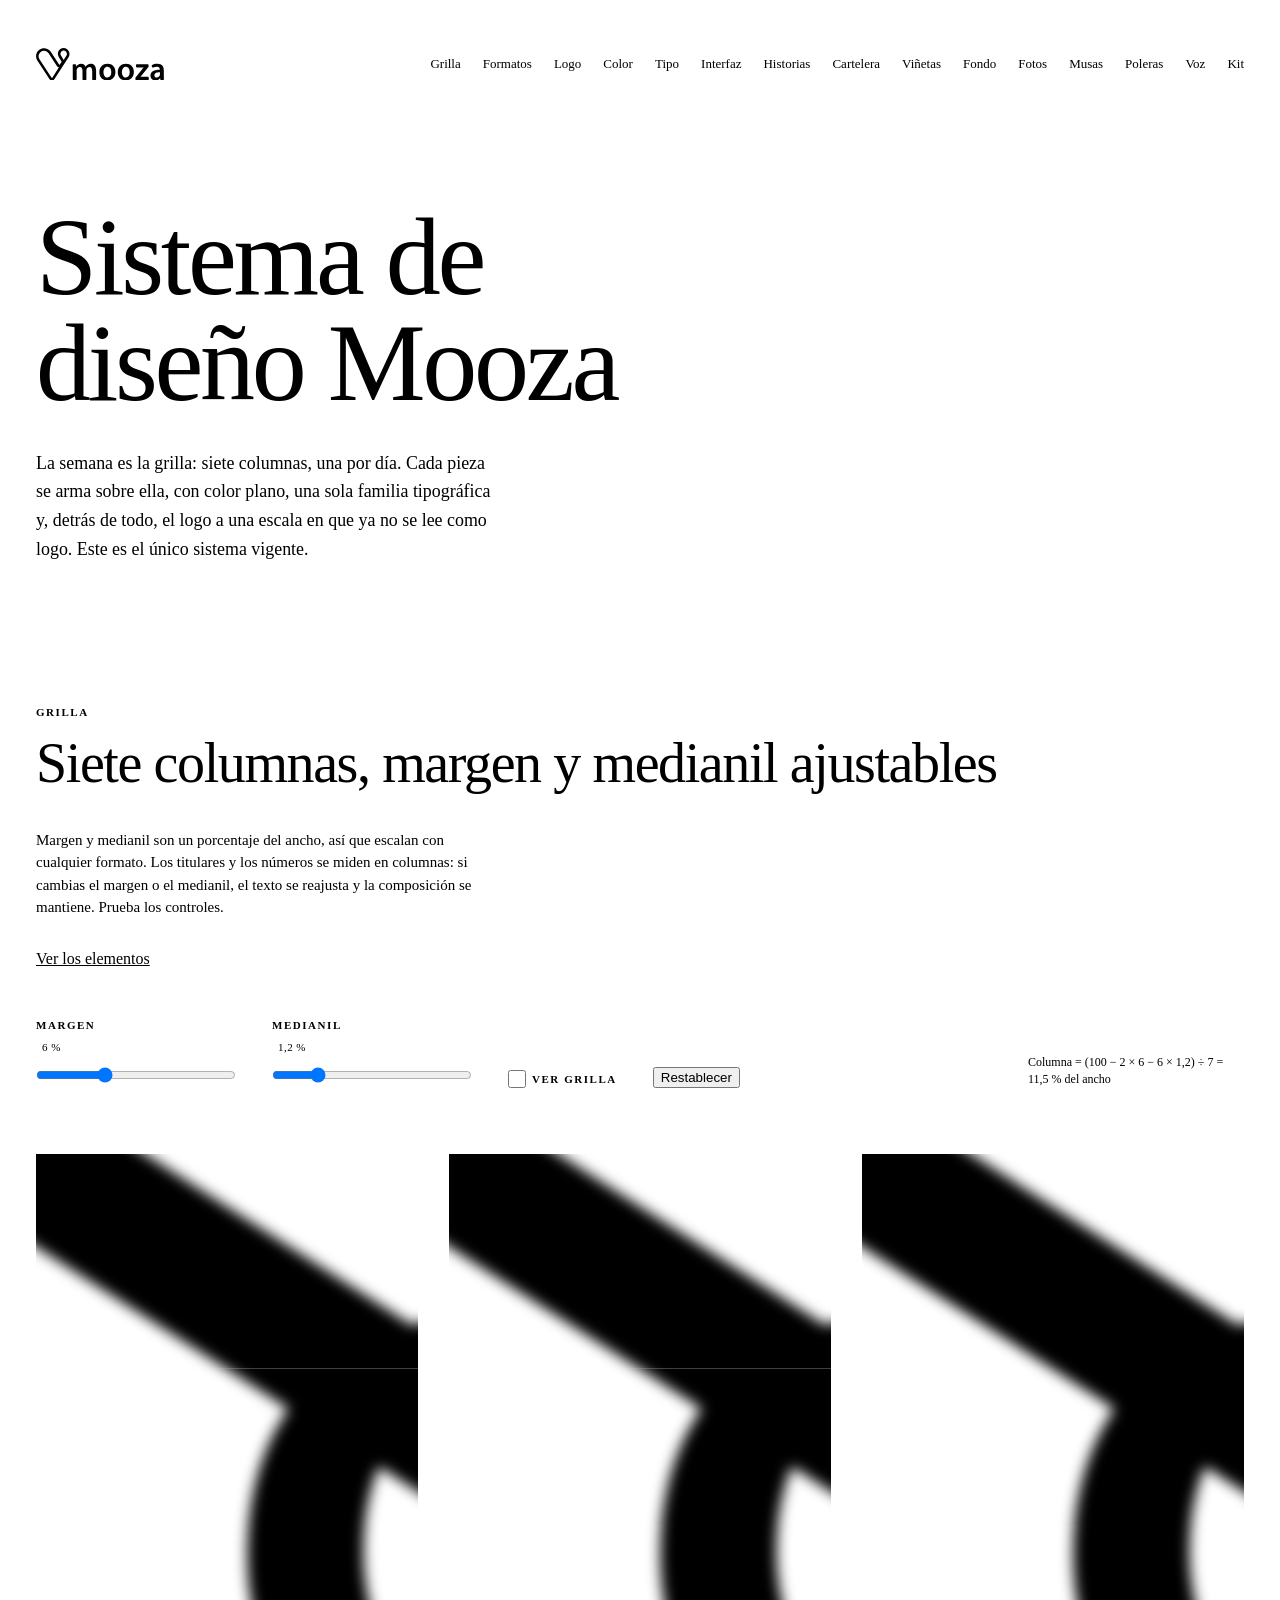
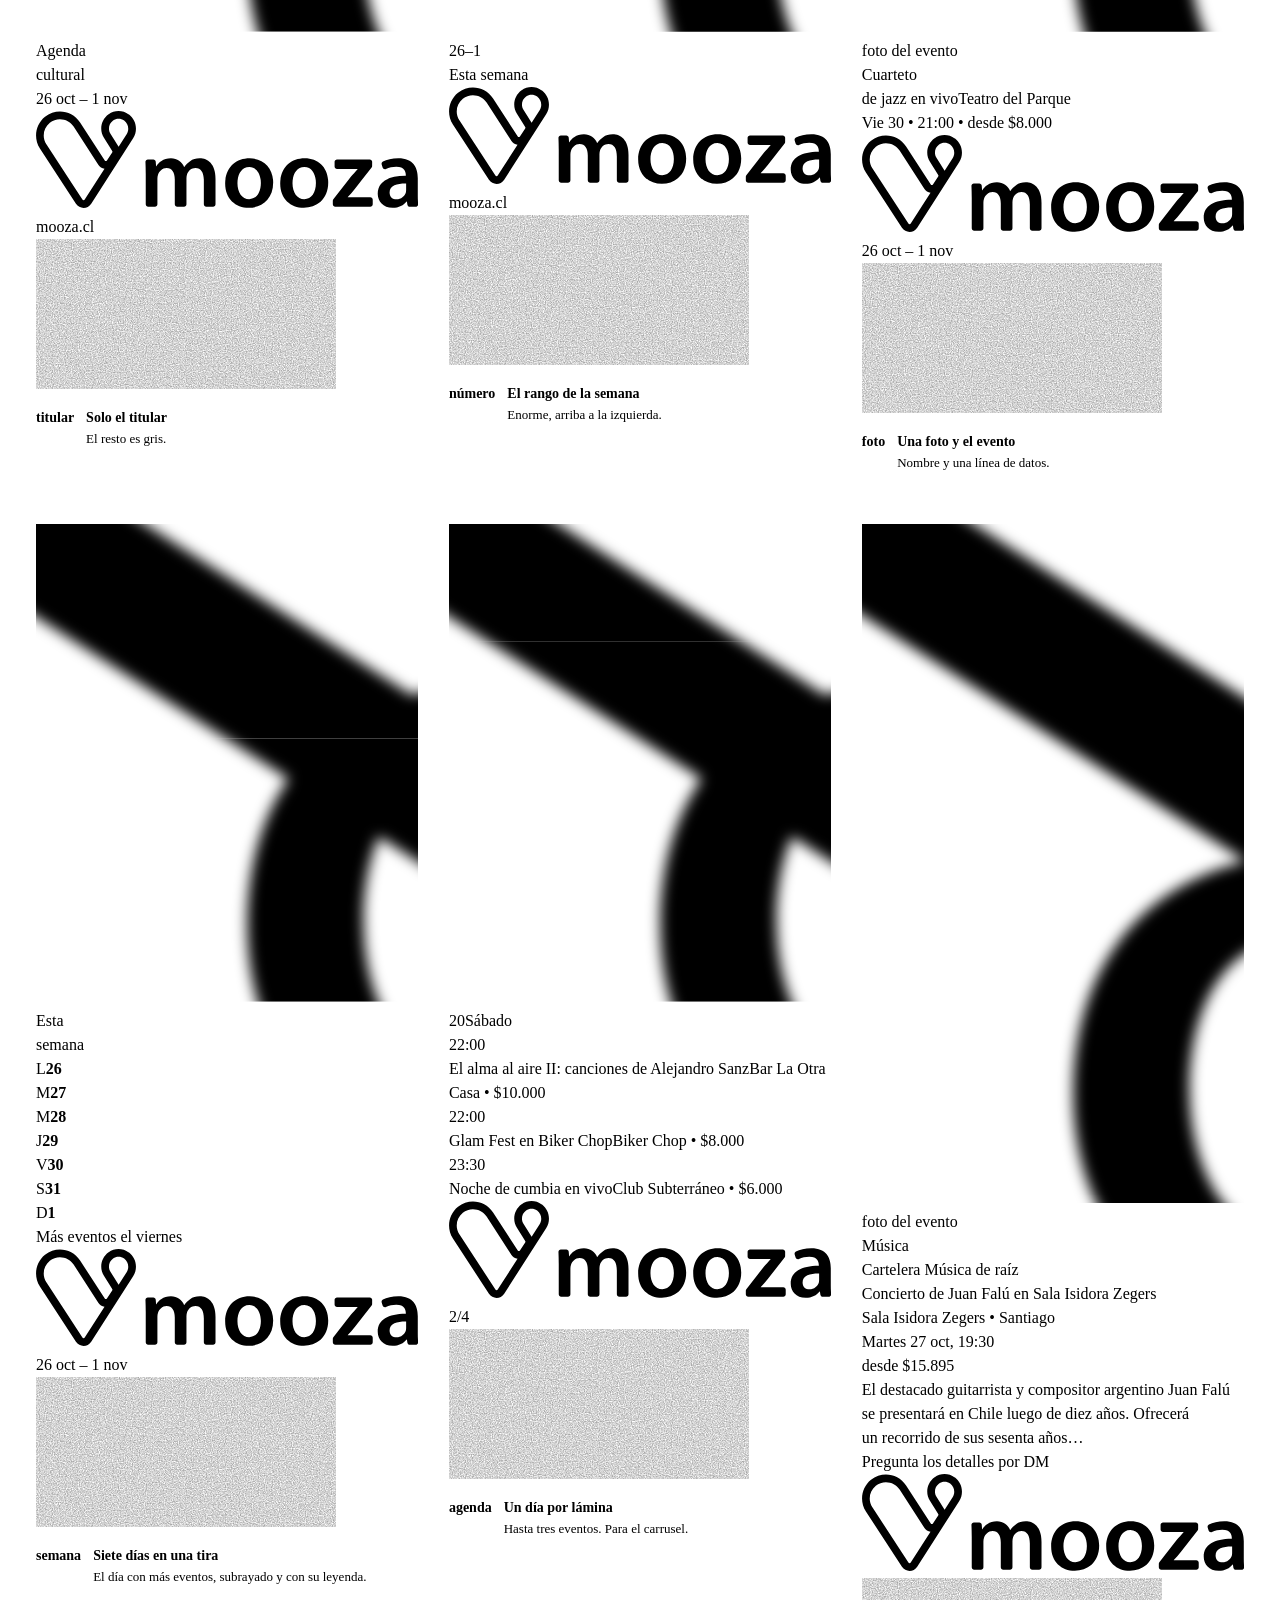
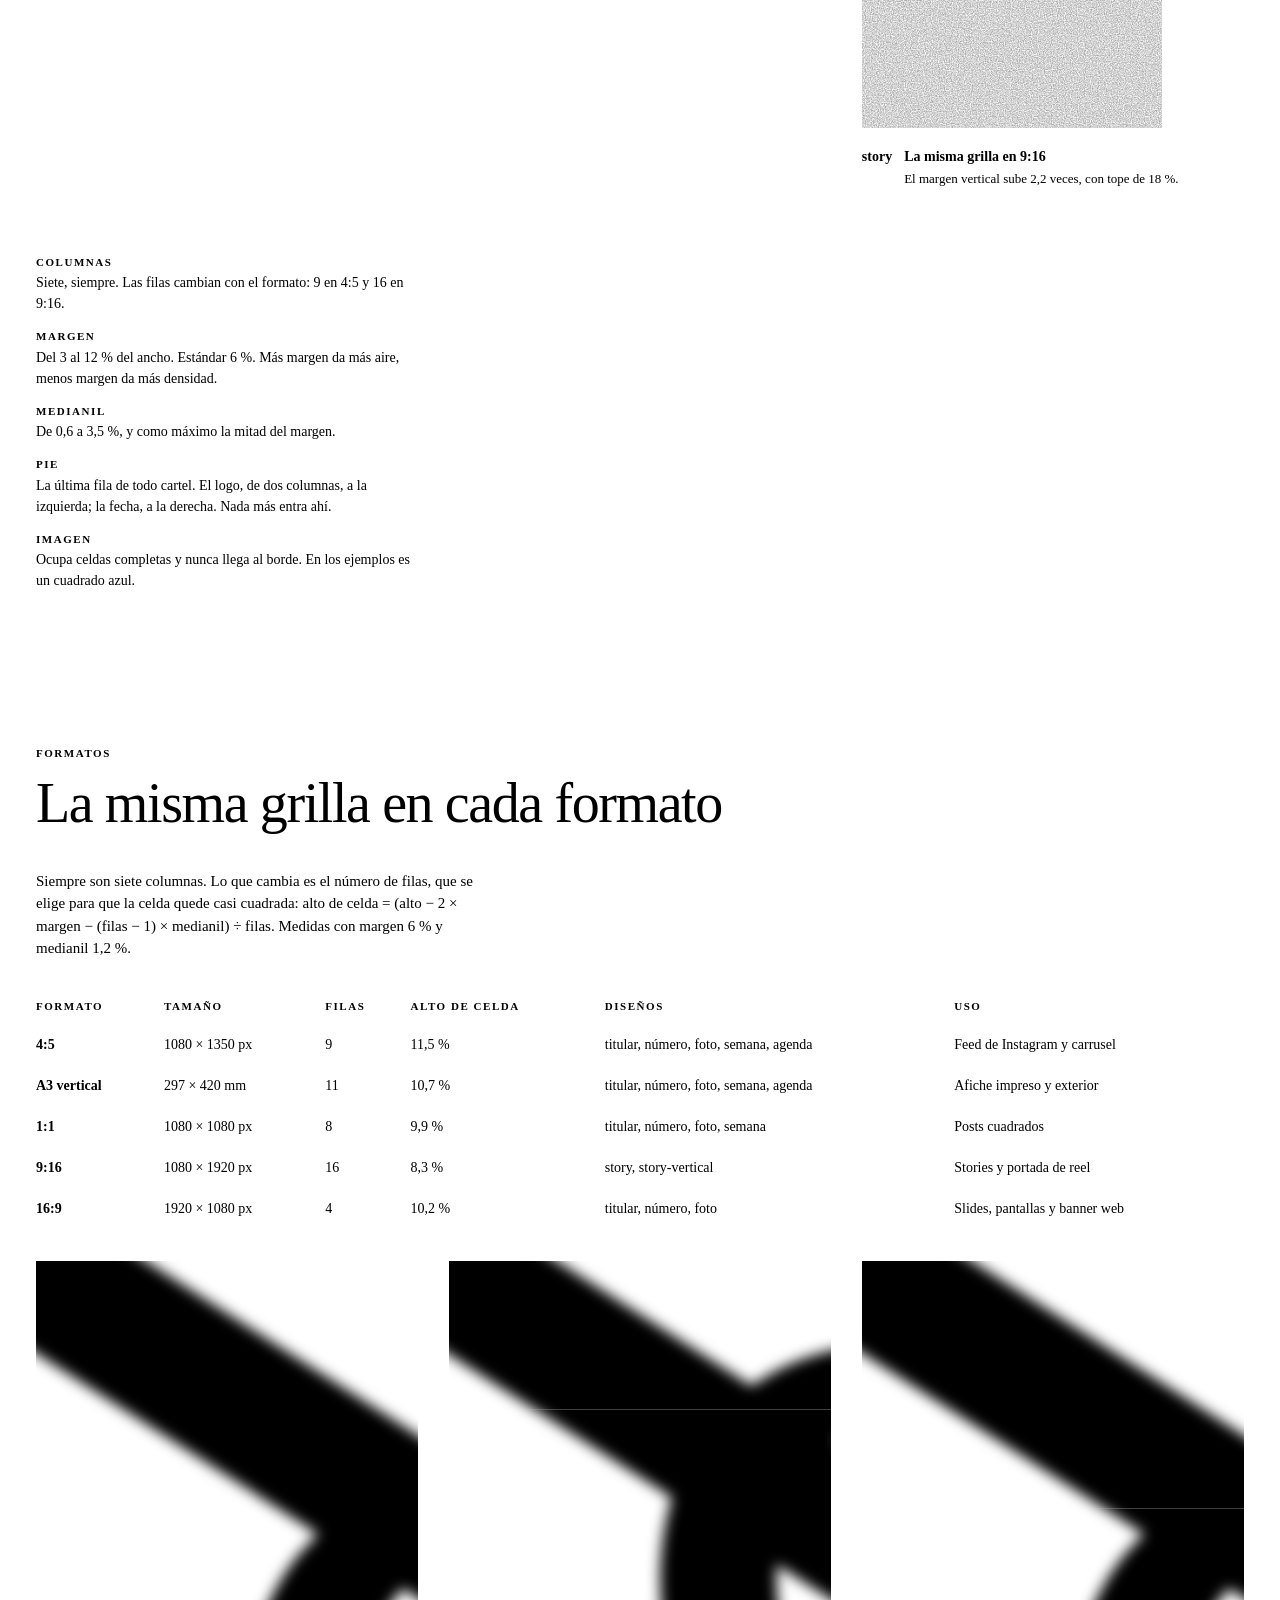
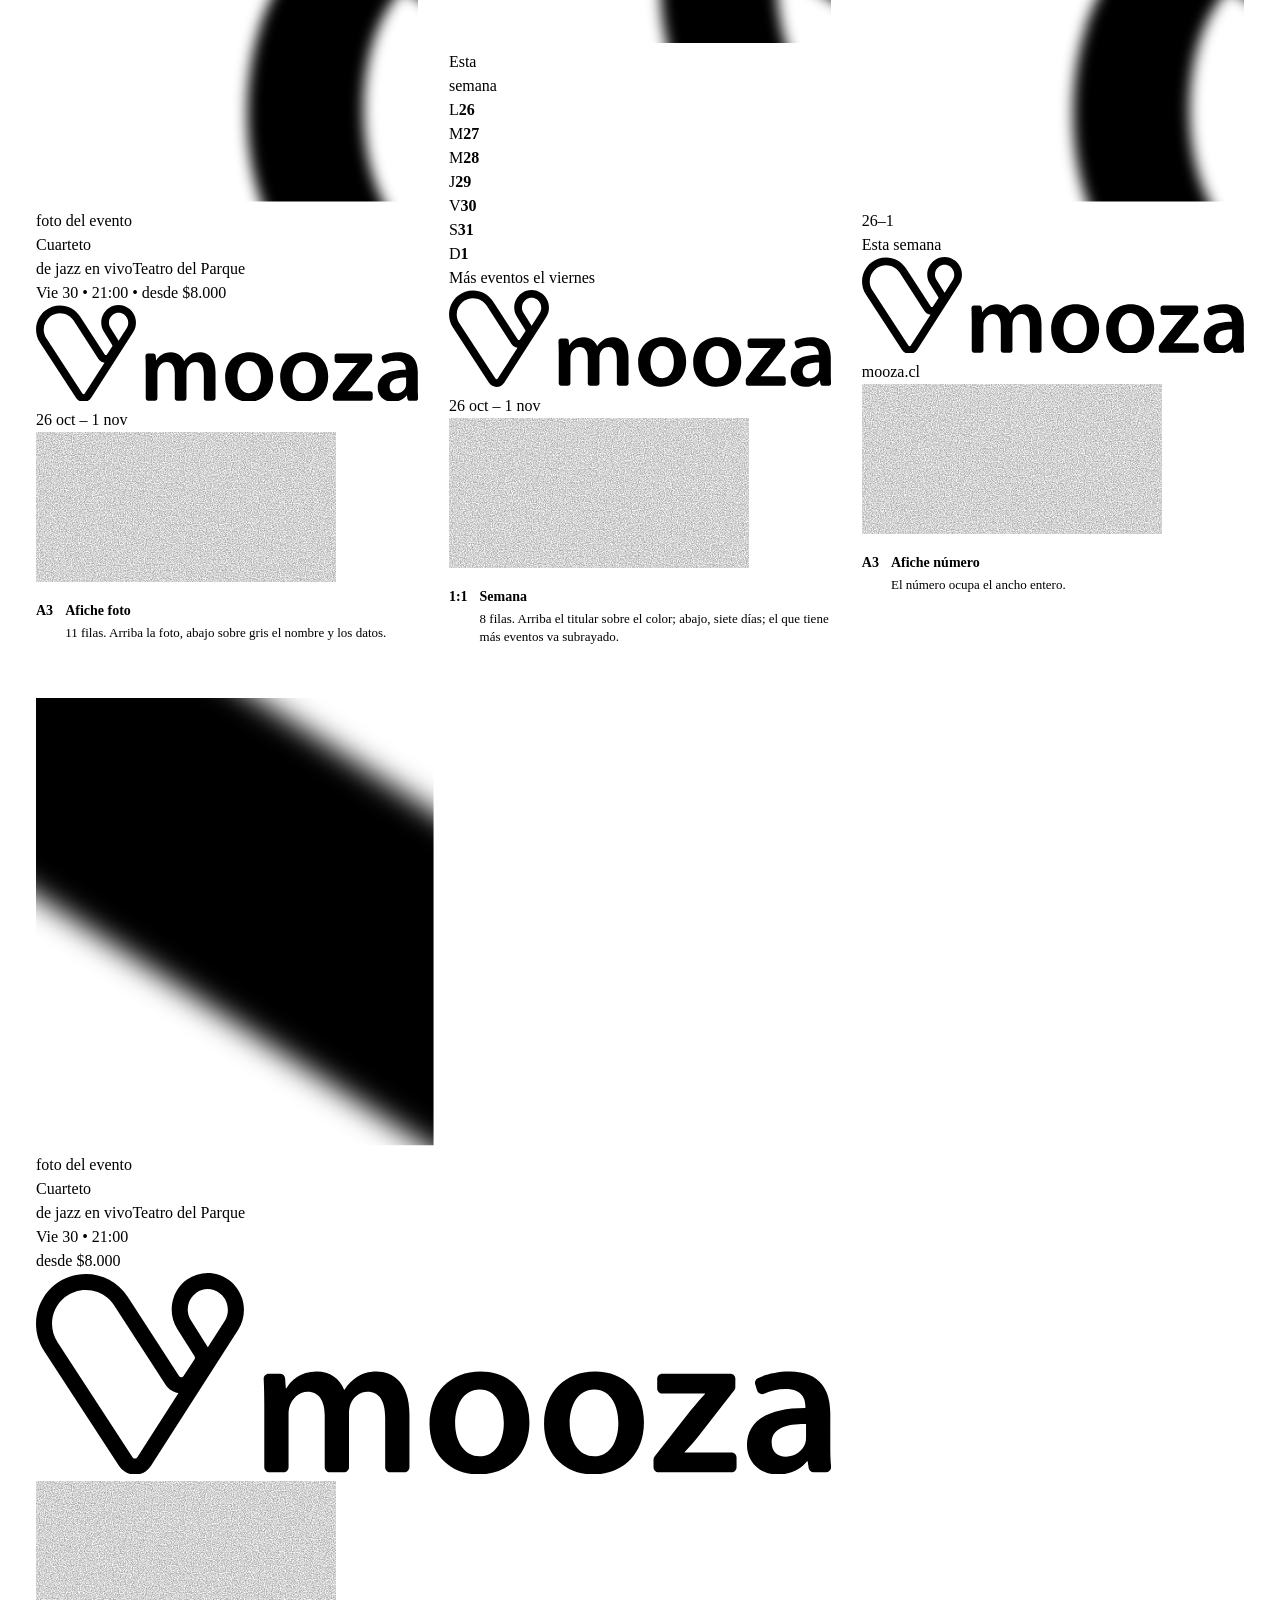
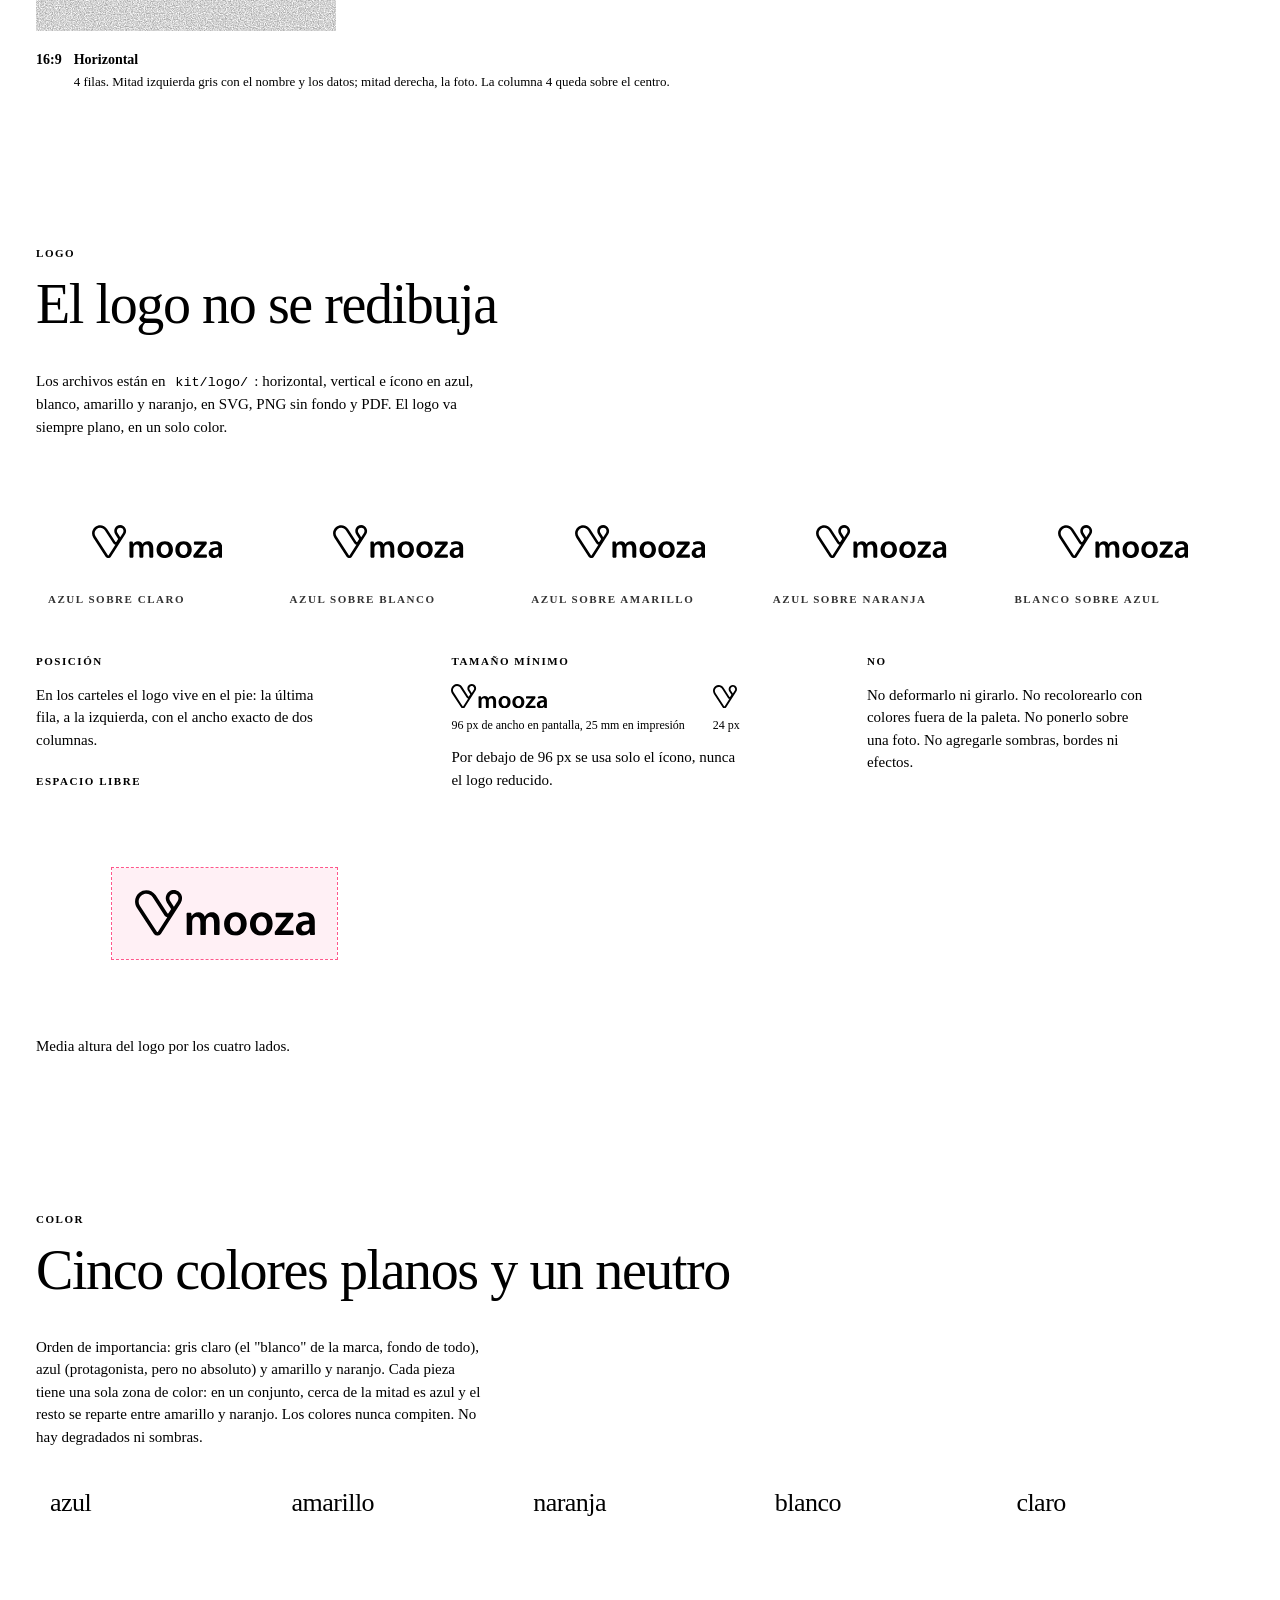
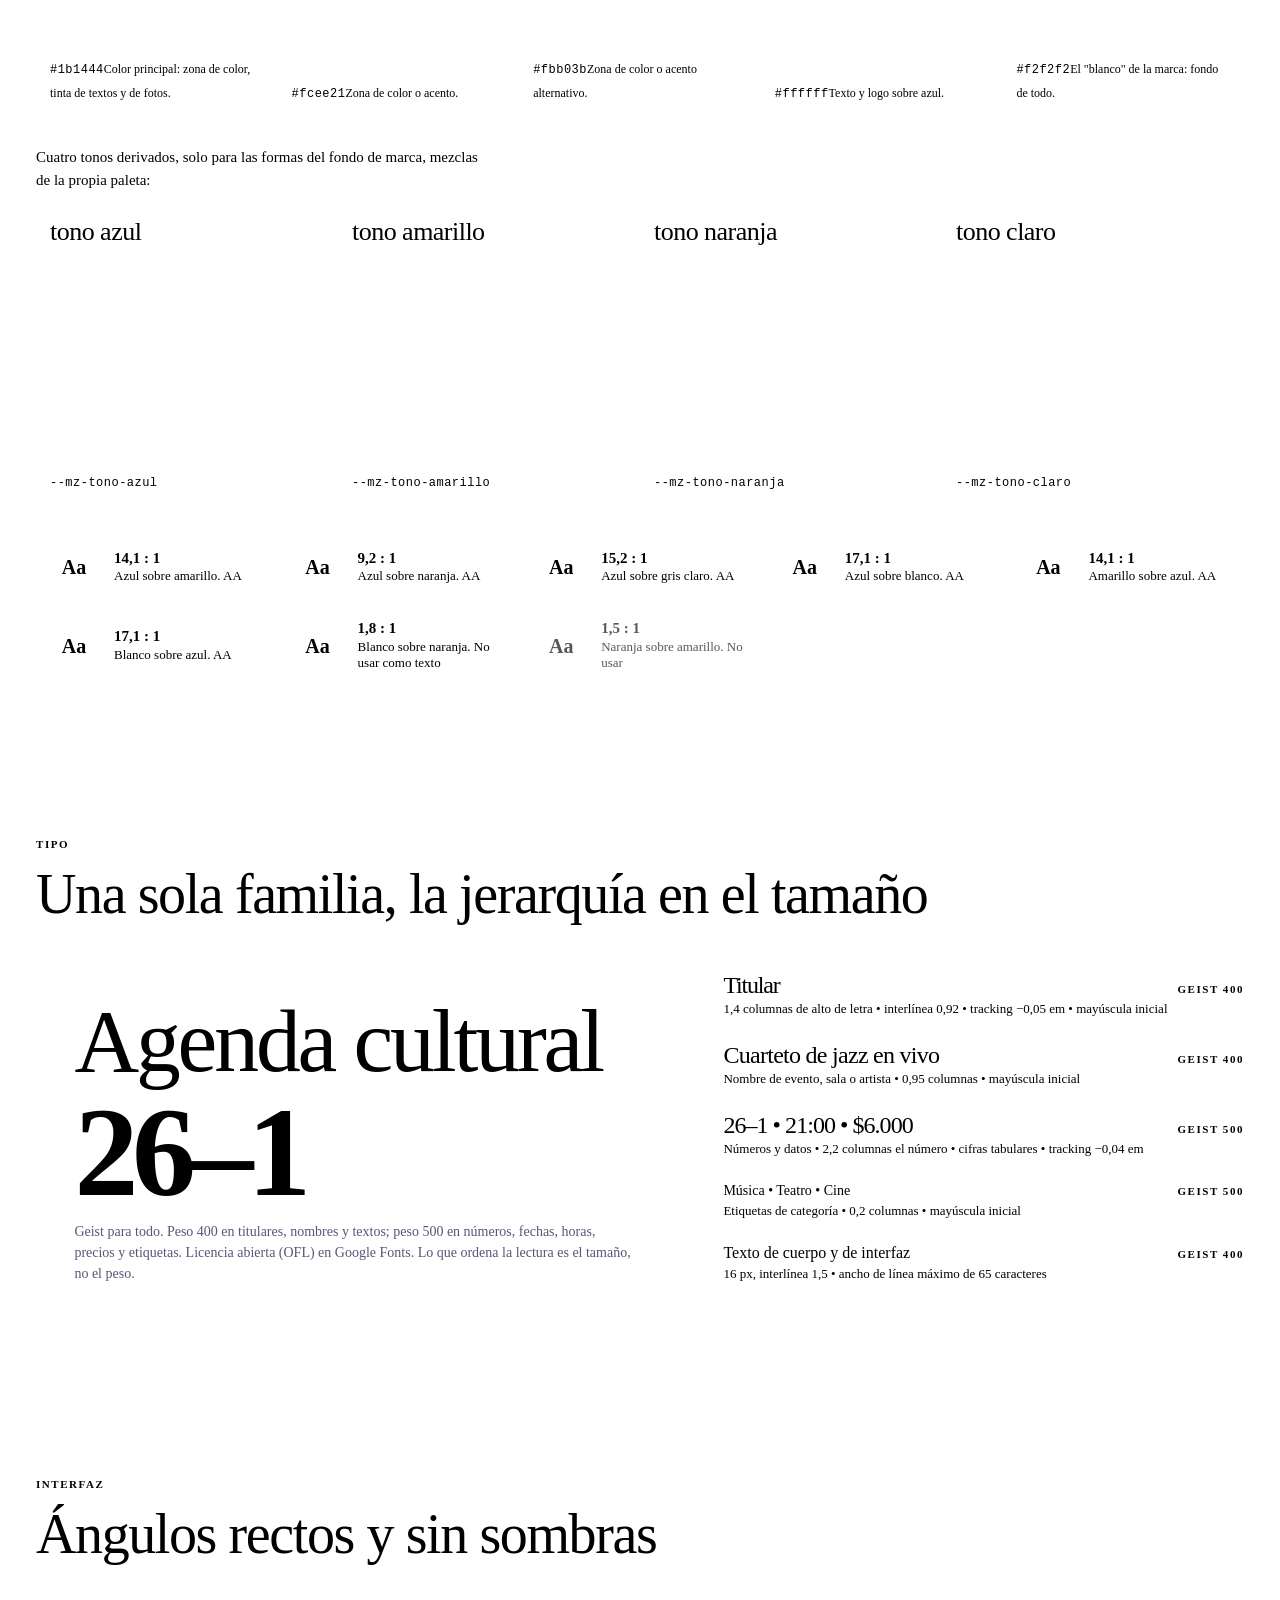
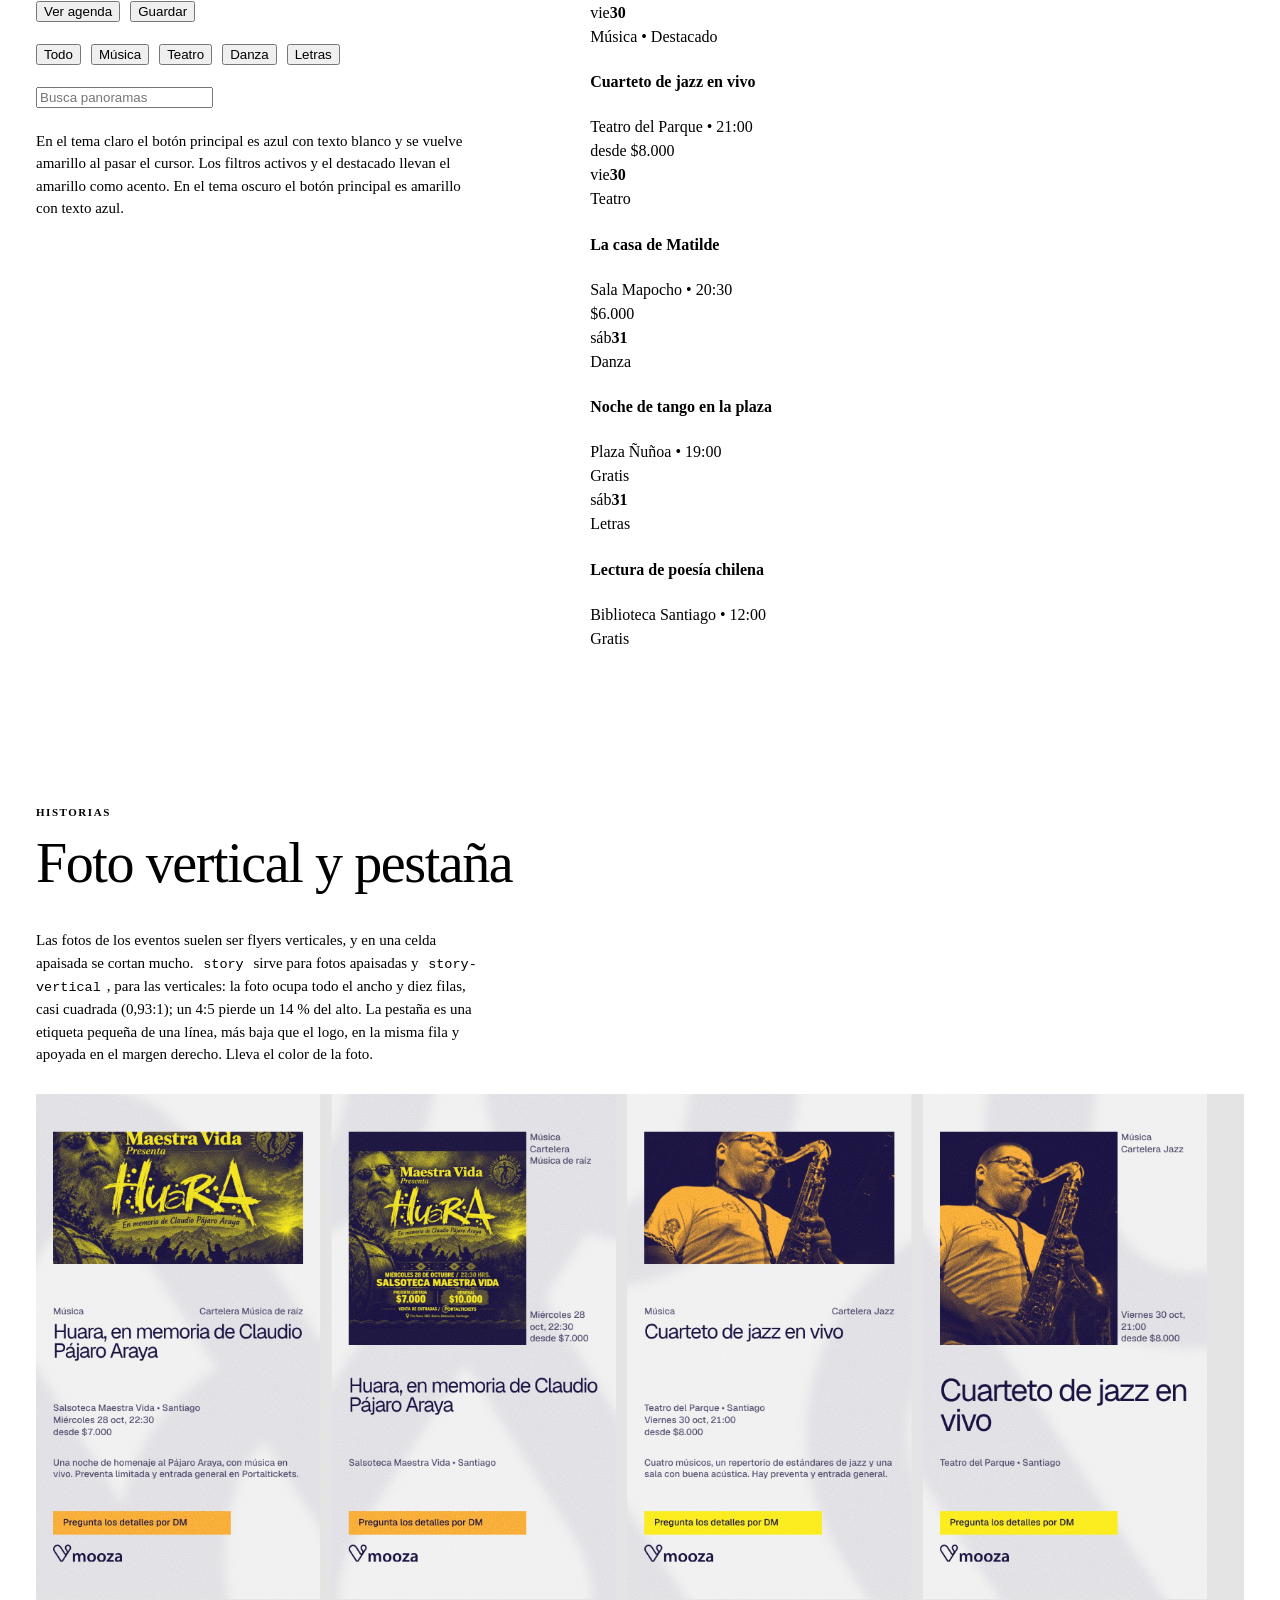
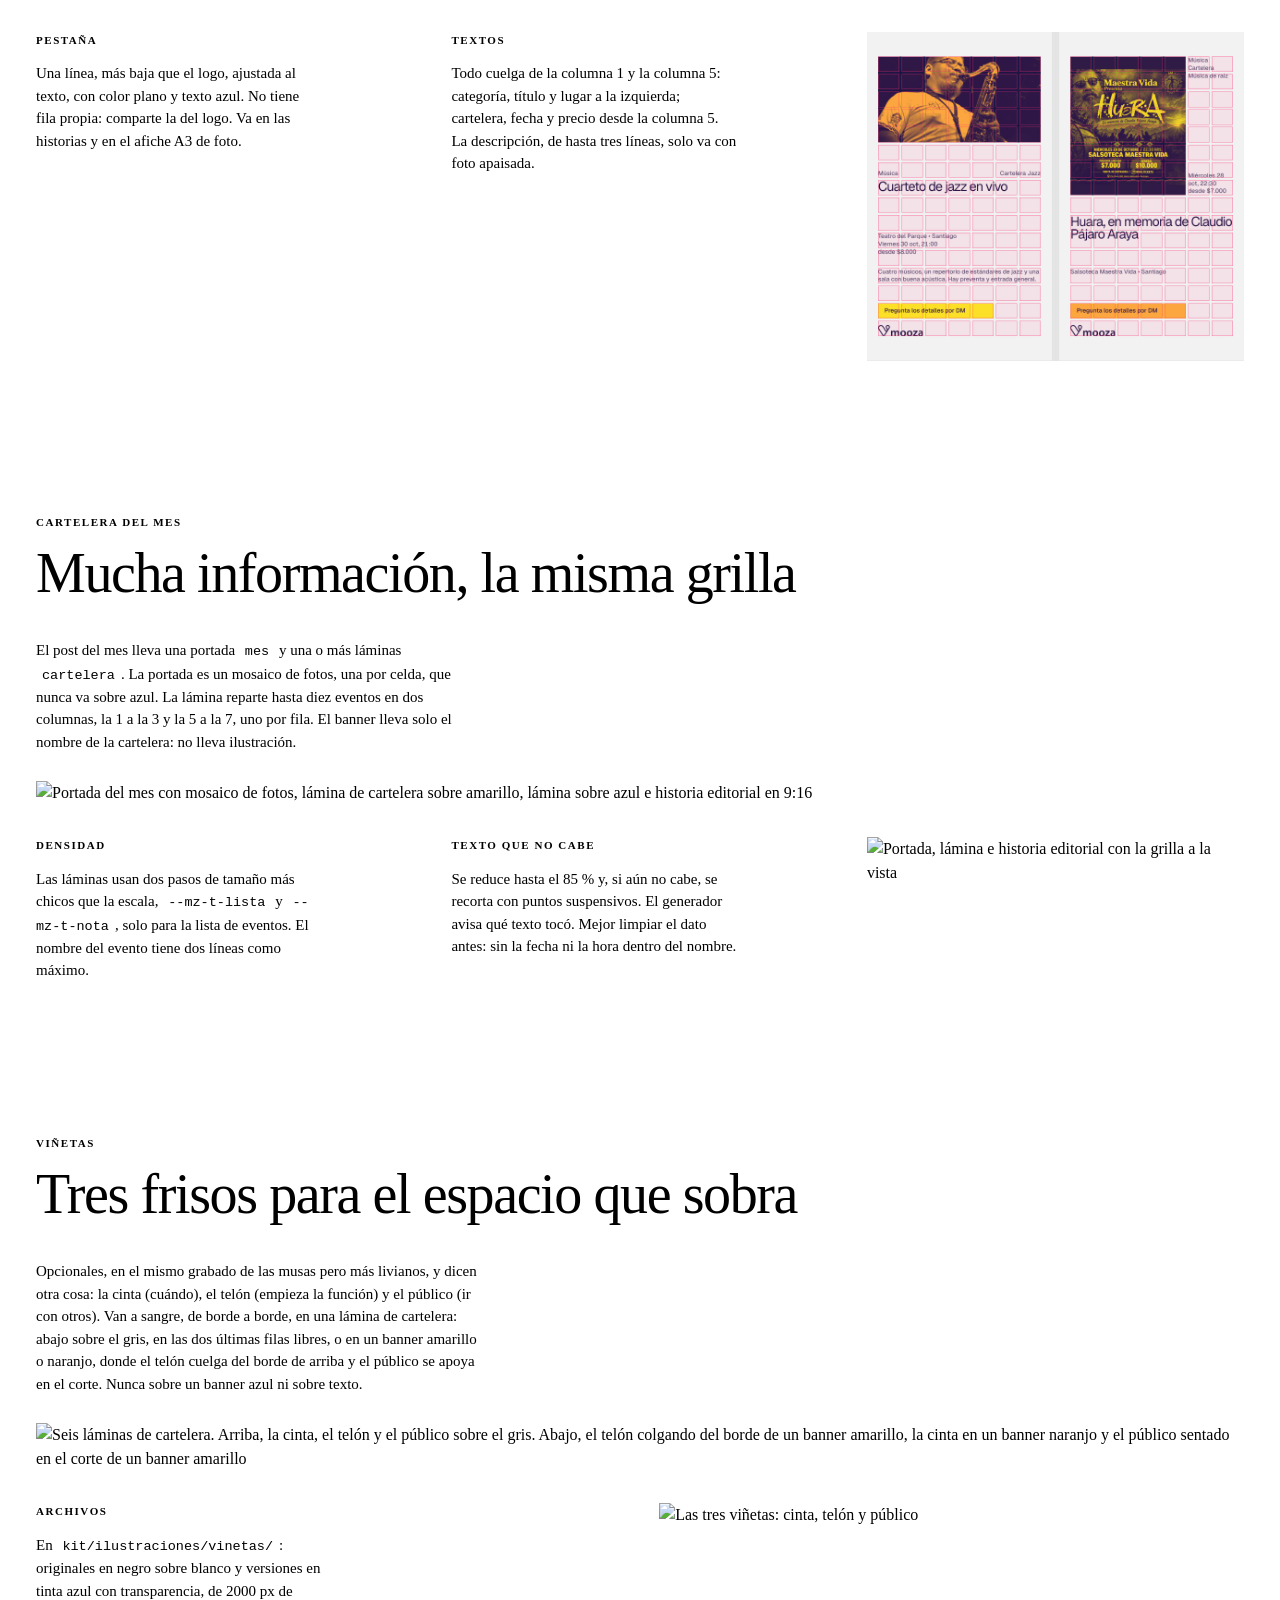
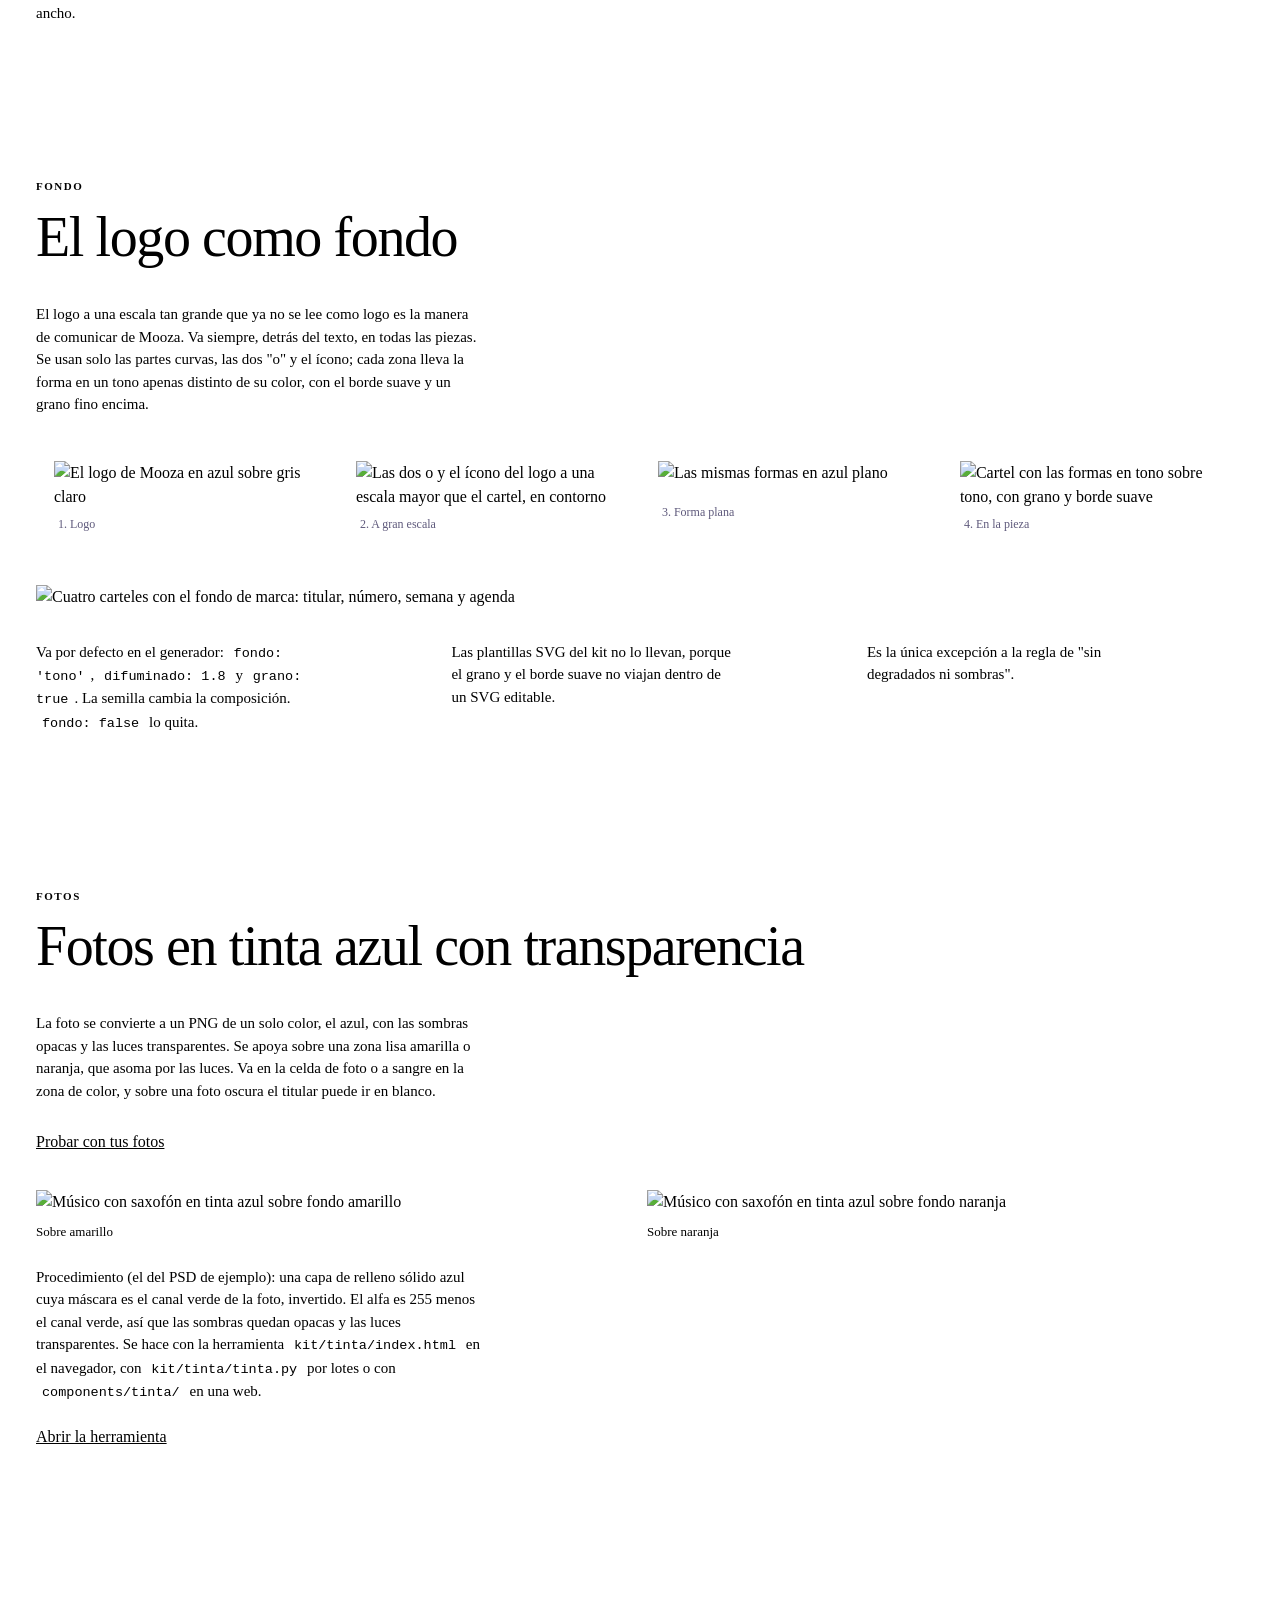
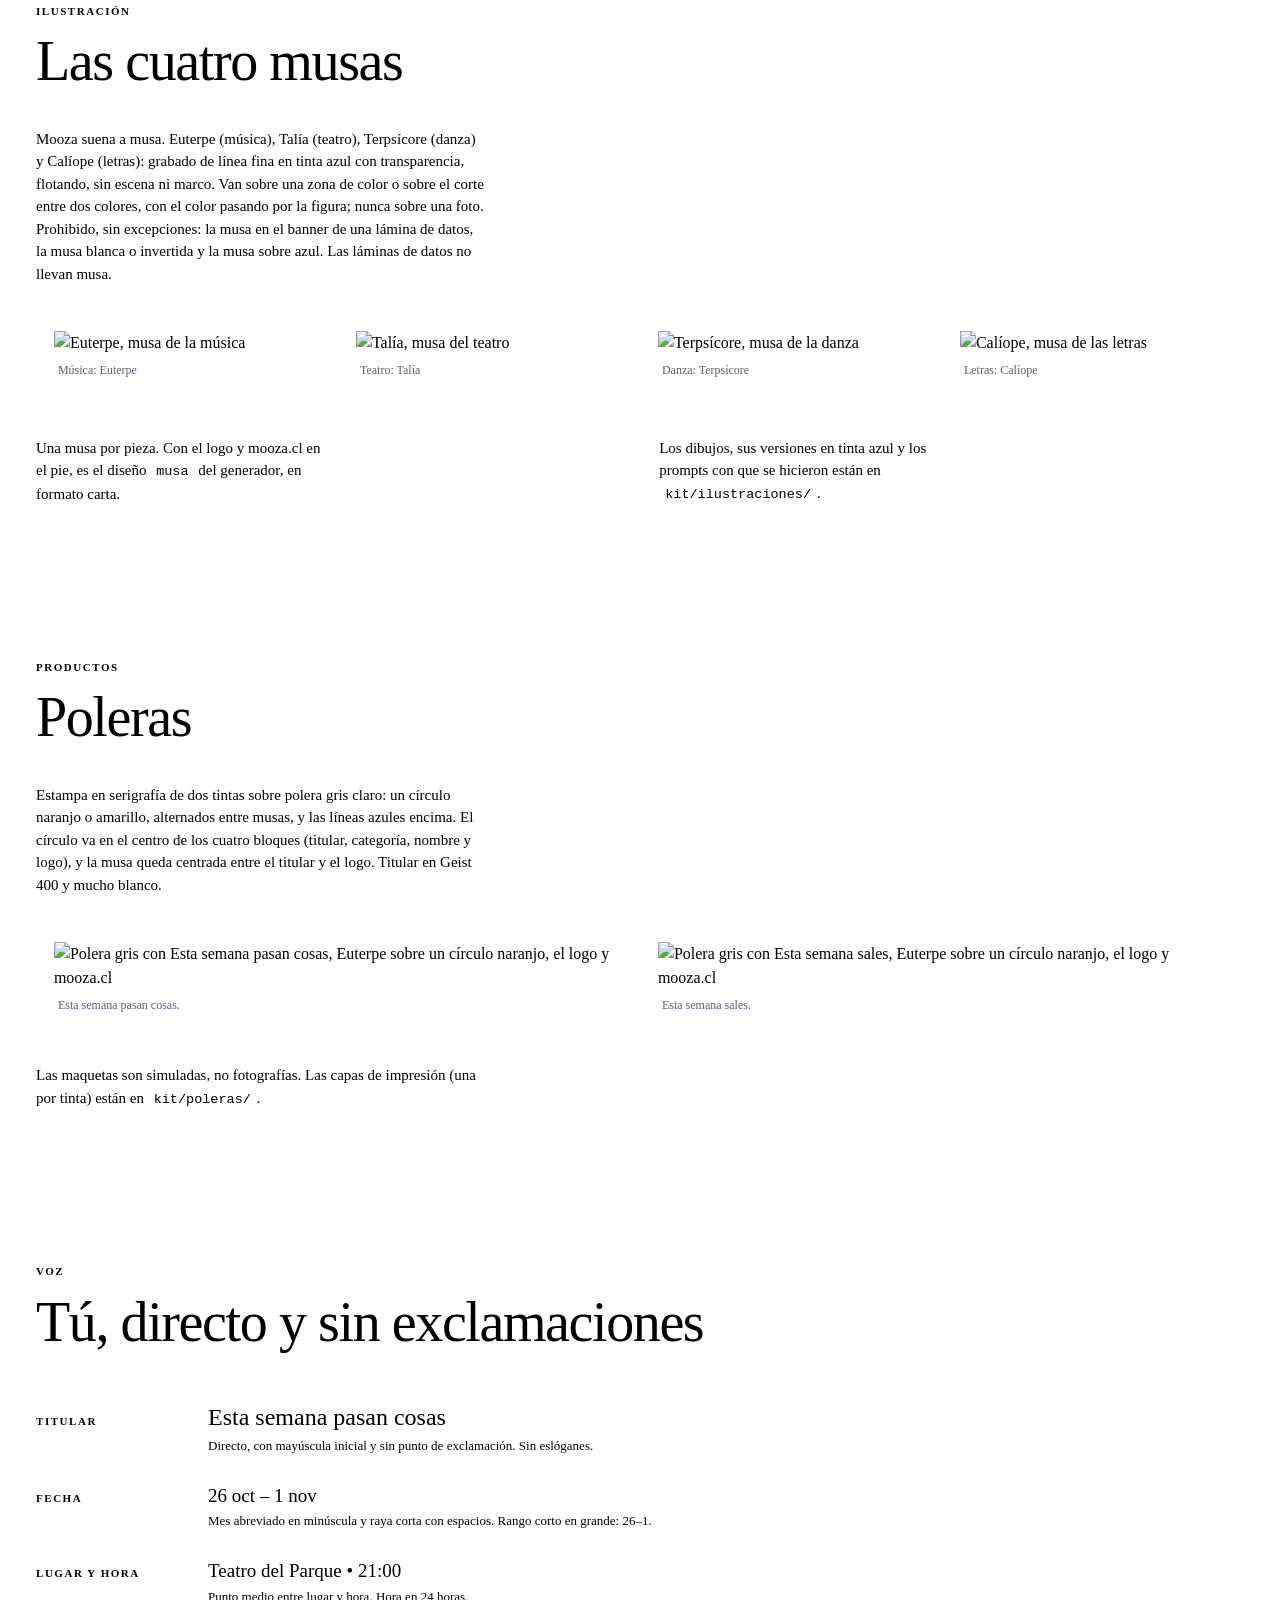
==== commit 9a41331f: "Viñetas: se queda con la cinta, el telón y el público, a sangre y también en el banner Se quita la c" ====
--- a/guidelines/index.html
+++ b/guidelines/index.html
@@ -331,12 +331,12 @@
 
   <section class="sec" id="vinetas">
     <span class="k">Viñetas</span>
-    <h2>Cuatro frisos para el espacio que sobra</h2>
-    <p class="nota" style="margin-bottom:28px">Opcionales, en el mismo grabado de las musas pero más livianos, y dicen otra cosa: la ciudad (dónde), la cinta (cuándo), el telón (empieza la función) y el público (ir con otros). Van sobre el gris, en tinta azul, en las dos últimas filas libres de una lámina de cartelera: una por lámina, hasta seis eventos y sin bajada. Nunca en el banner ni sobre texto.</p>
-    <img src="img/d-vinetas.jpg" alt="Cuatro láminas de cartelera, cada una con una viñeta distinta entre la lista y el pie" style="width:100%;height:auto;display:block">
+    <h2>Tres frisos para el espacio que sobra</h2>
+    <p class="nota" style="margin-bottom:28px">Opcionales, en el mismo grabado de las musas pero más livianos, y dicen otra cosa: la cinta (cuándo), el telón (empieza la función) y el público (ir con otros). Van a sangre, de borde a borde, en una lámina de cartelera: abajo sobre el gris, en las dos últimas filas libres, o en un banner amarillo o naranjo, donde el telón cuelga del borde de arriba y el público se apoya en el corte. Nunca sobre un banner azul ni sobre texto.</p>
+    <img src="img/d-vinetas.jpg" alt="Seis láminas de cartelera. Arriba, la cinta, el telón y el público sobre el gris. Abajo, el telón colgando del borde de un banner amarillo, la cinta en un banner naranjo y el público sentado en el corte de un banner amarillo" style="width:100%;height:auto;display:block">
     <div class="cols" style="margin-top:32px;align-items:start">
       <div><span class="k">Archivos</span><p>En <code>kit/ilustraciones/vinetas/</code>: originales en negro sobre blanco y versiones en tinta azul con transparencia, de 2000 px de ancho.</p></div>
-      <div><img src="img/d-vinetas-hoja.jpg" alt="Las cuatro viñetas: ciudad, cinta, telón y público" style="width:100%;height:auto;display:block"></div>
+      <div><img src="img/d-vinetas-hoja.jpg" alt="Las tres viñetas: cinta, telón y público" style="width:100%;height:auto;display:block"></div>
     </div>
   </section>
 
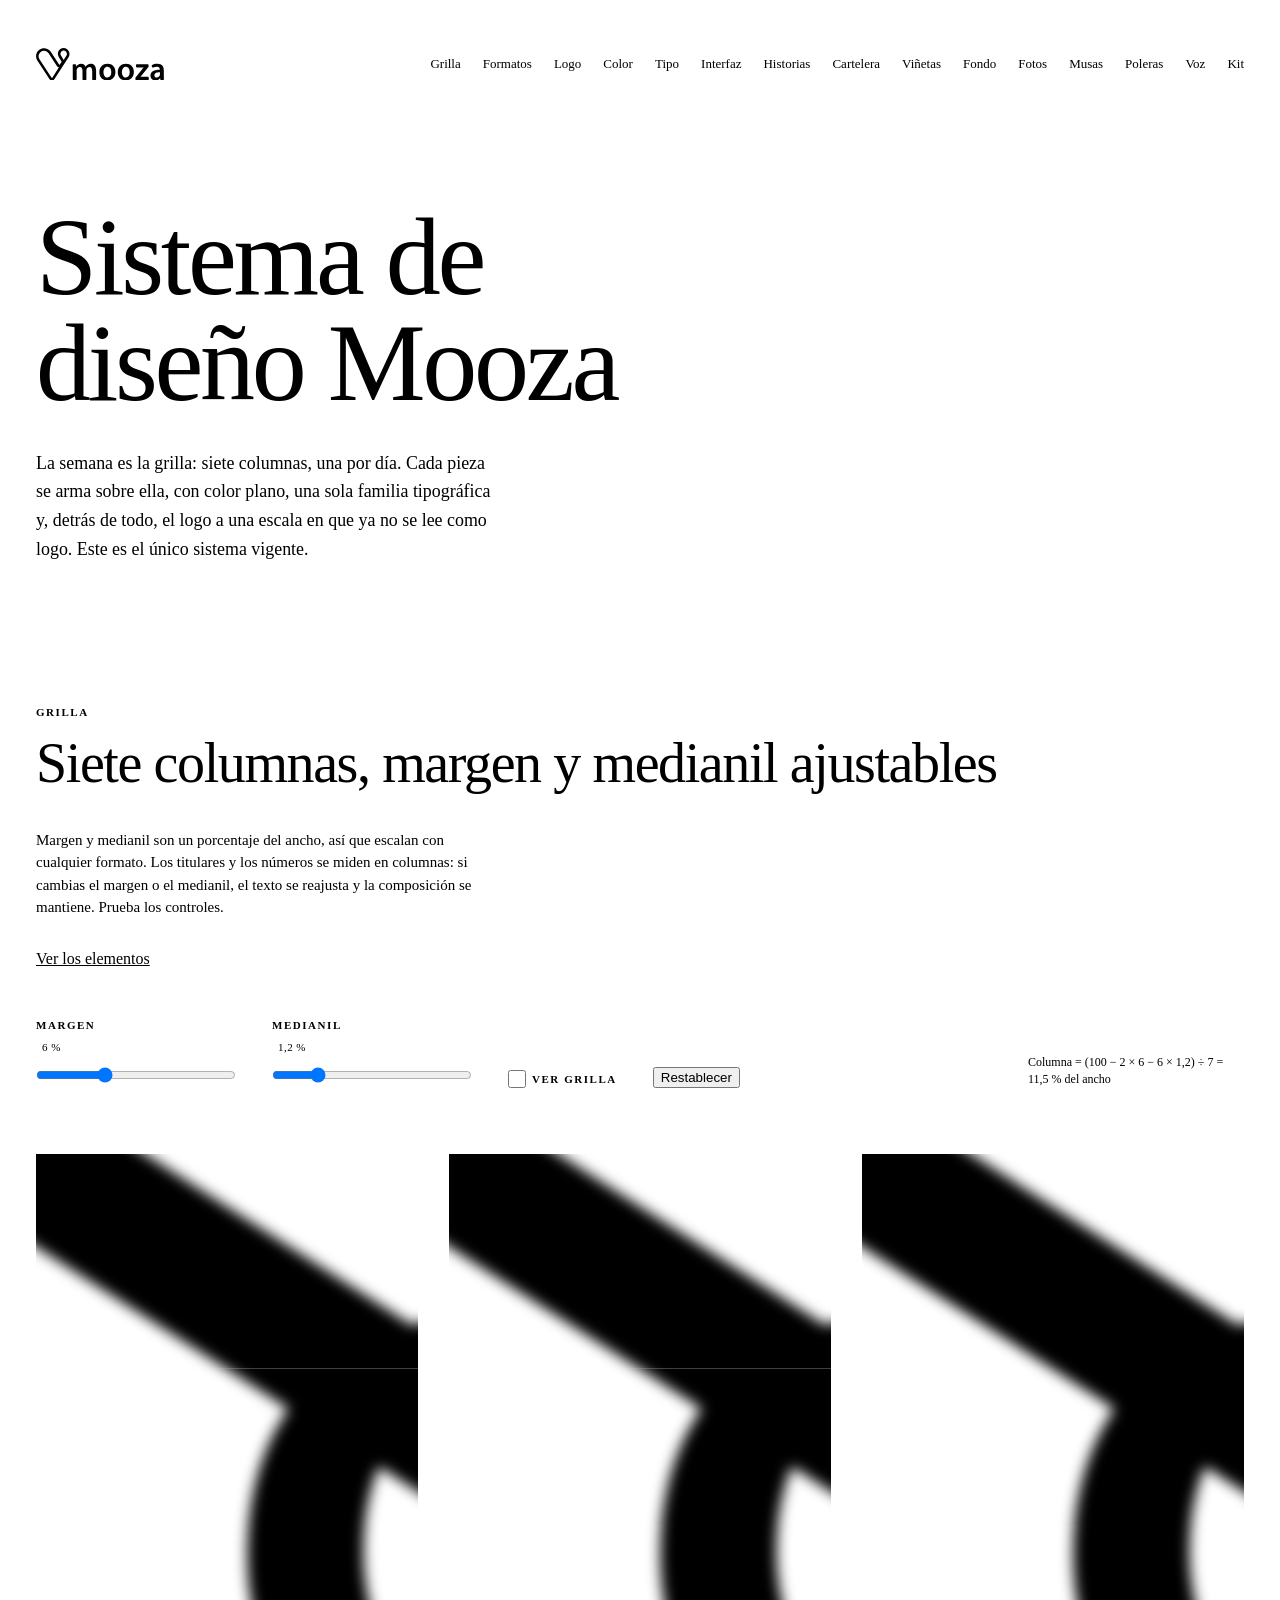
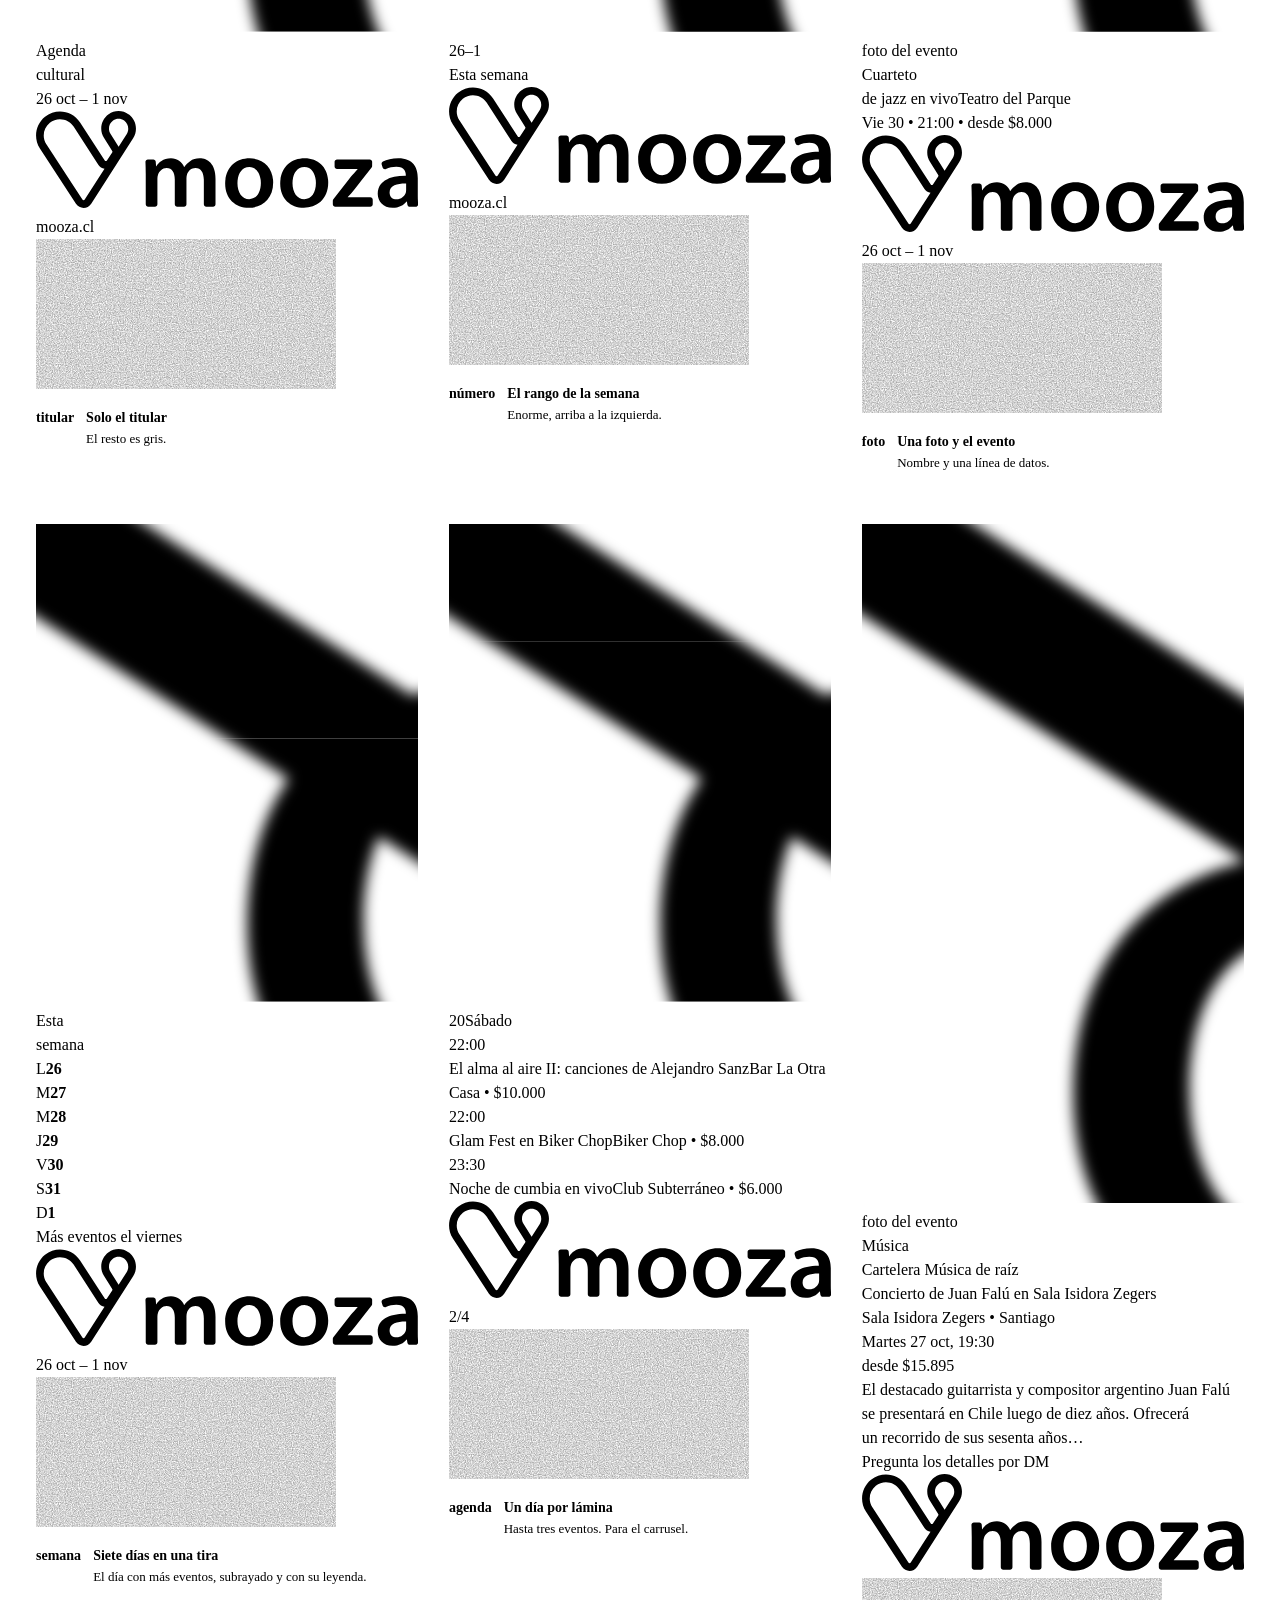
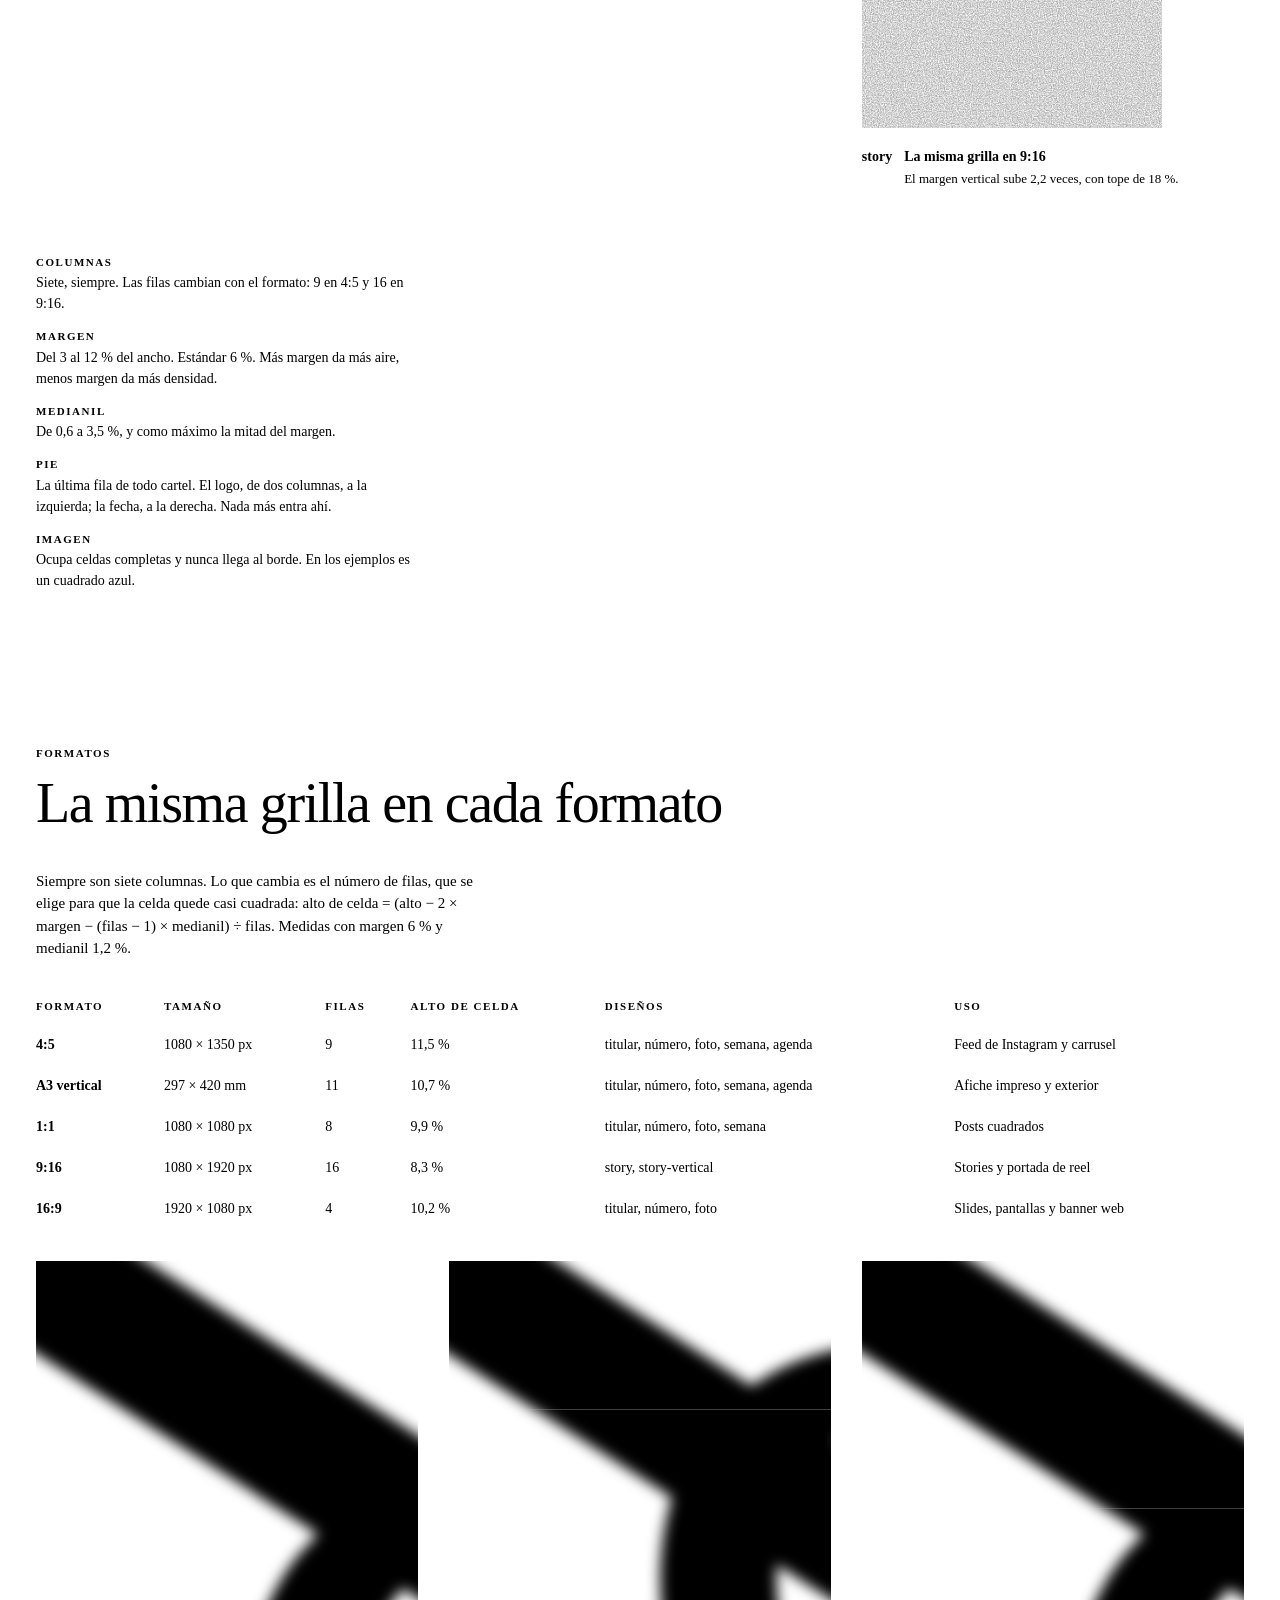
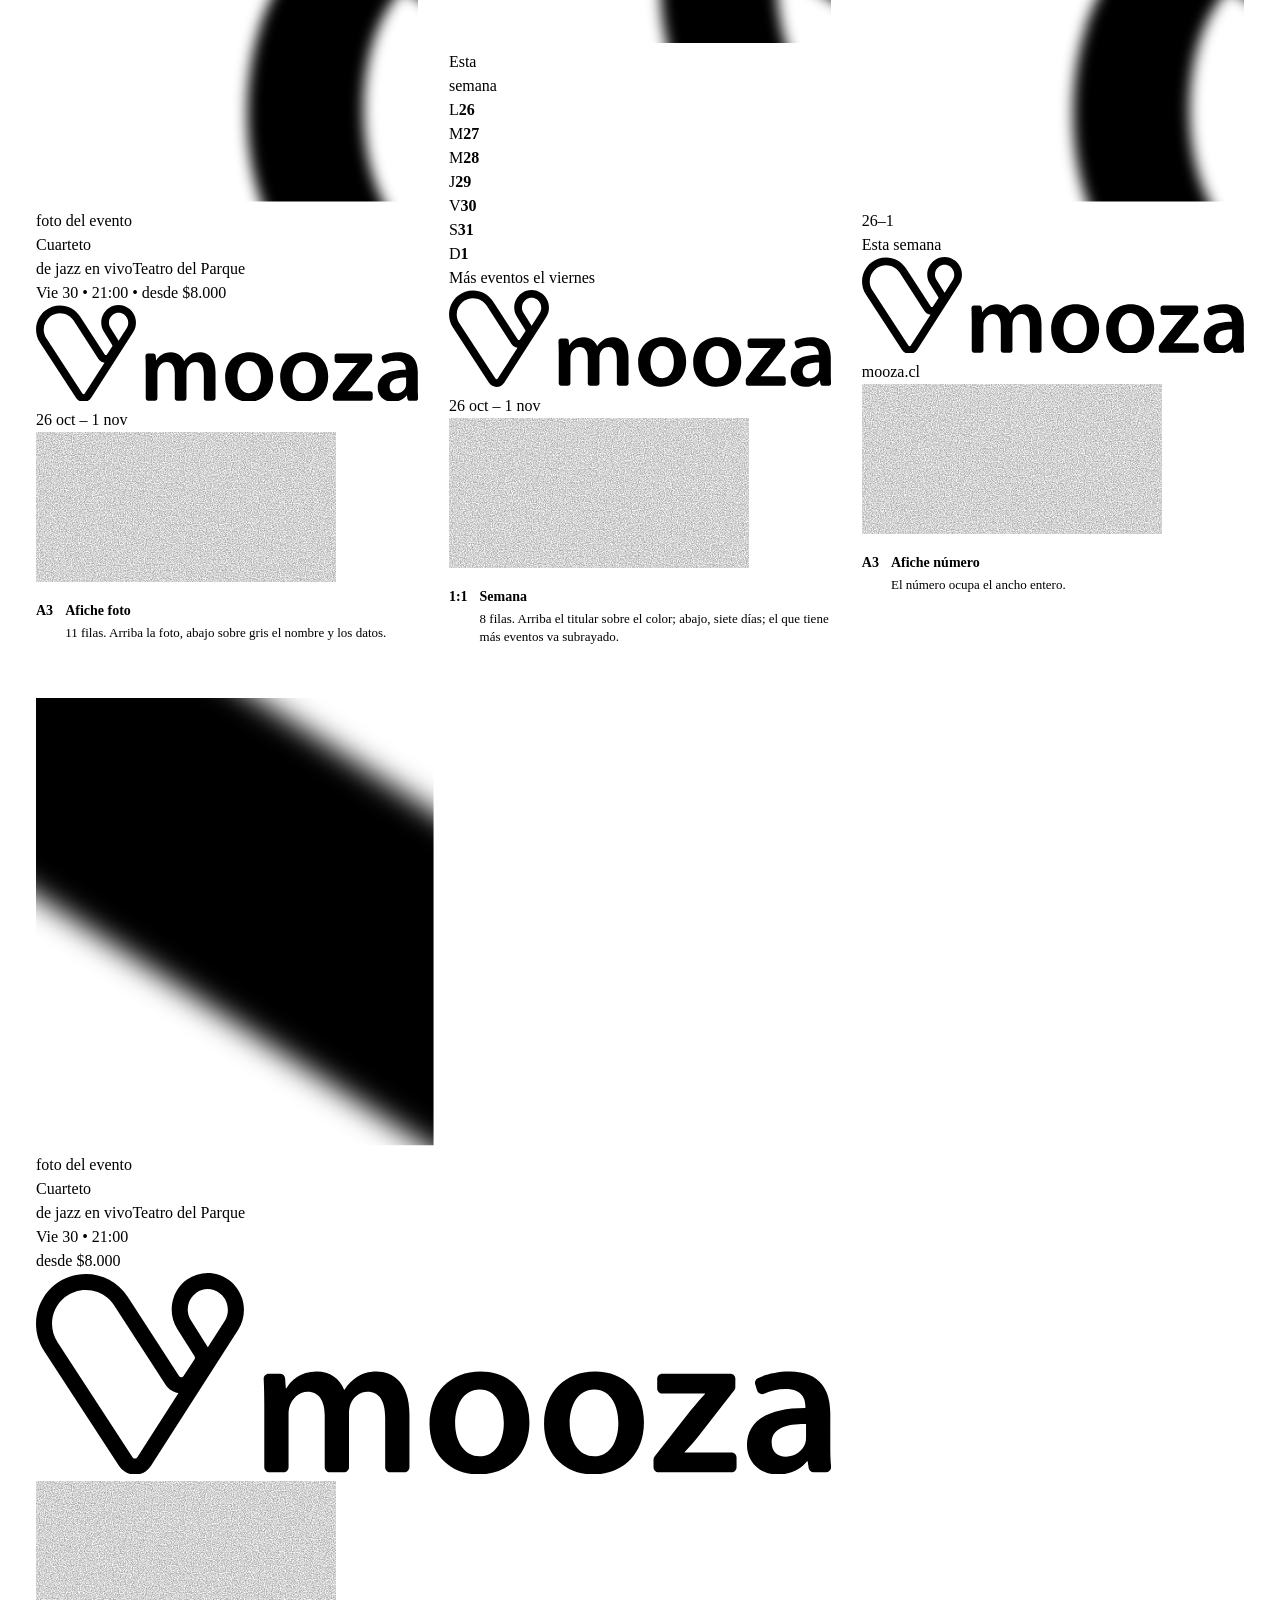
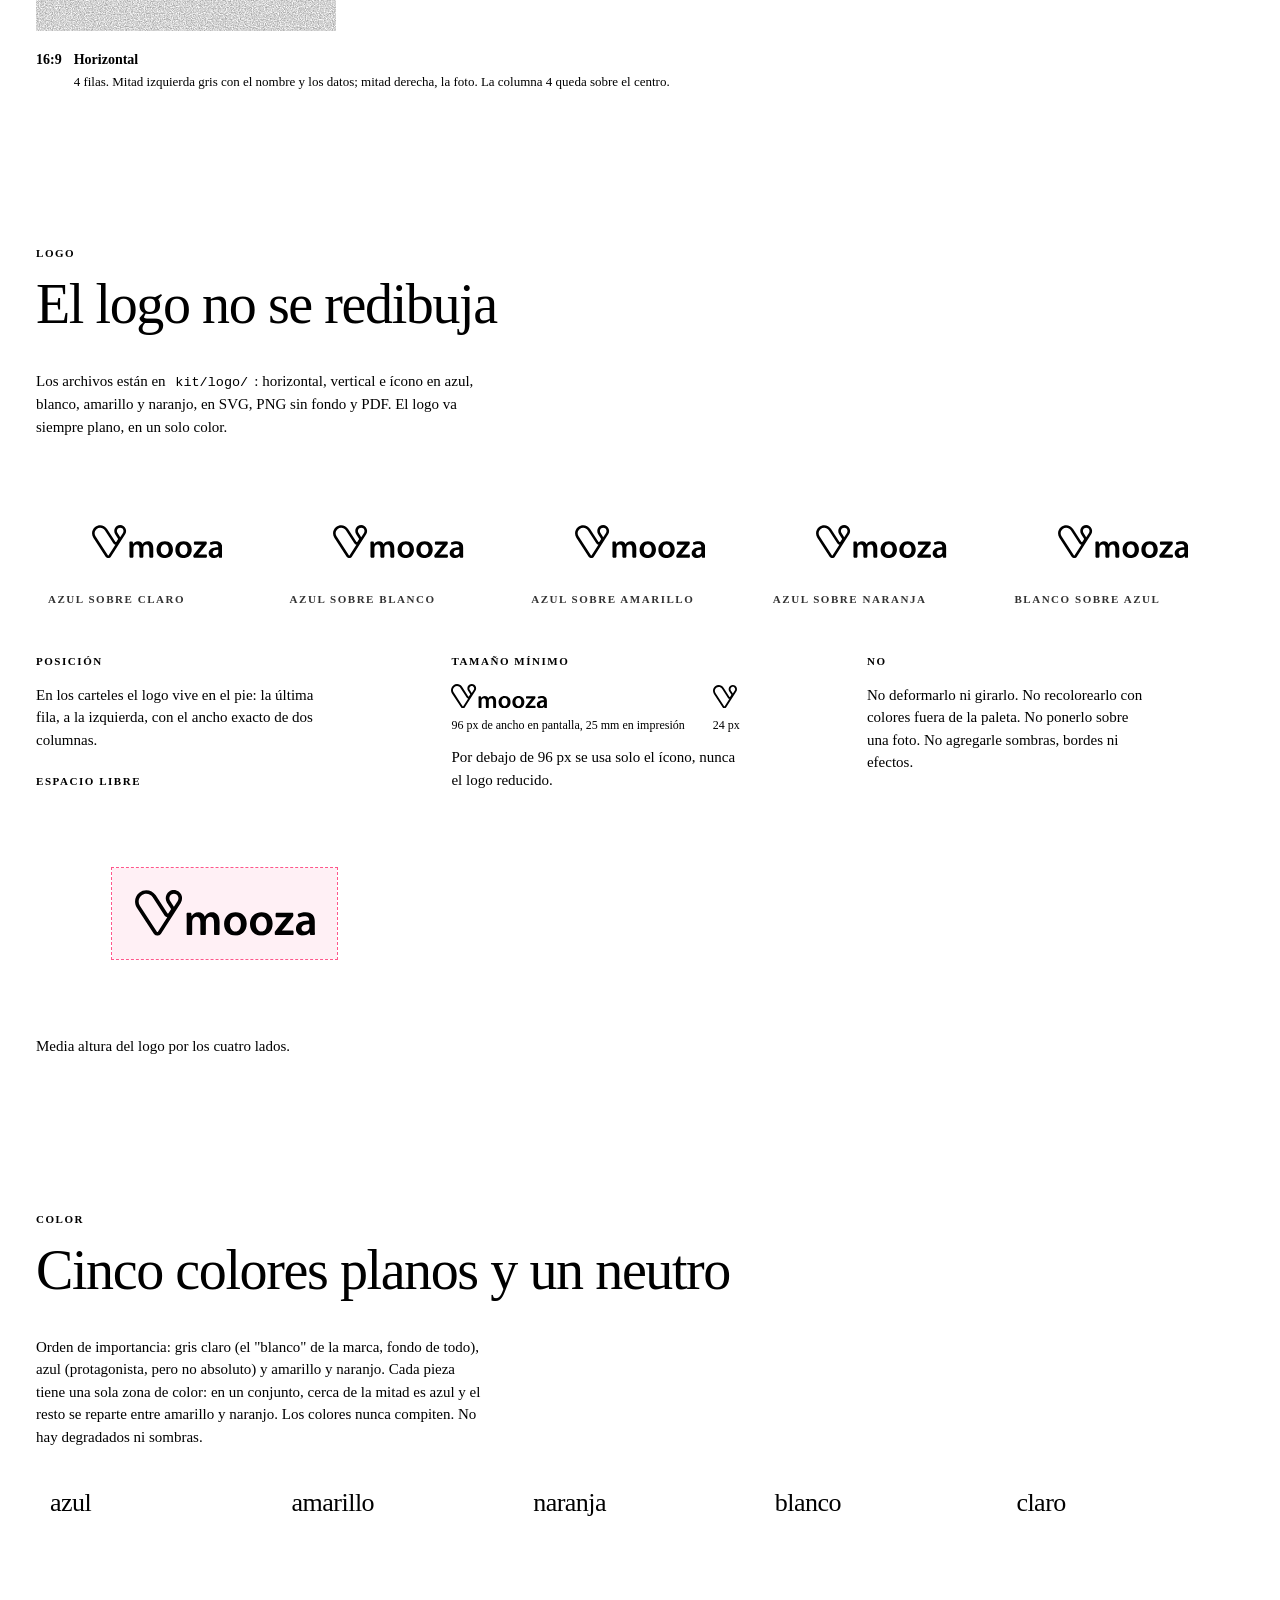
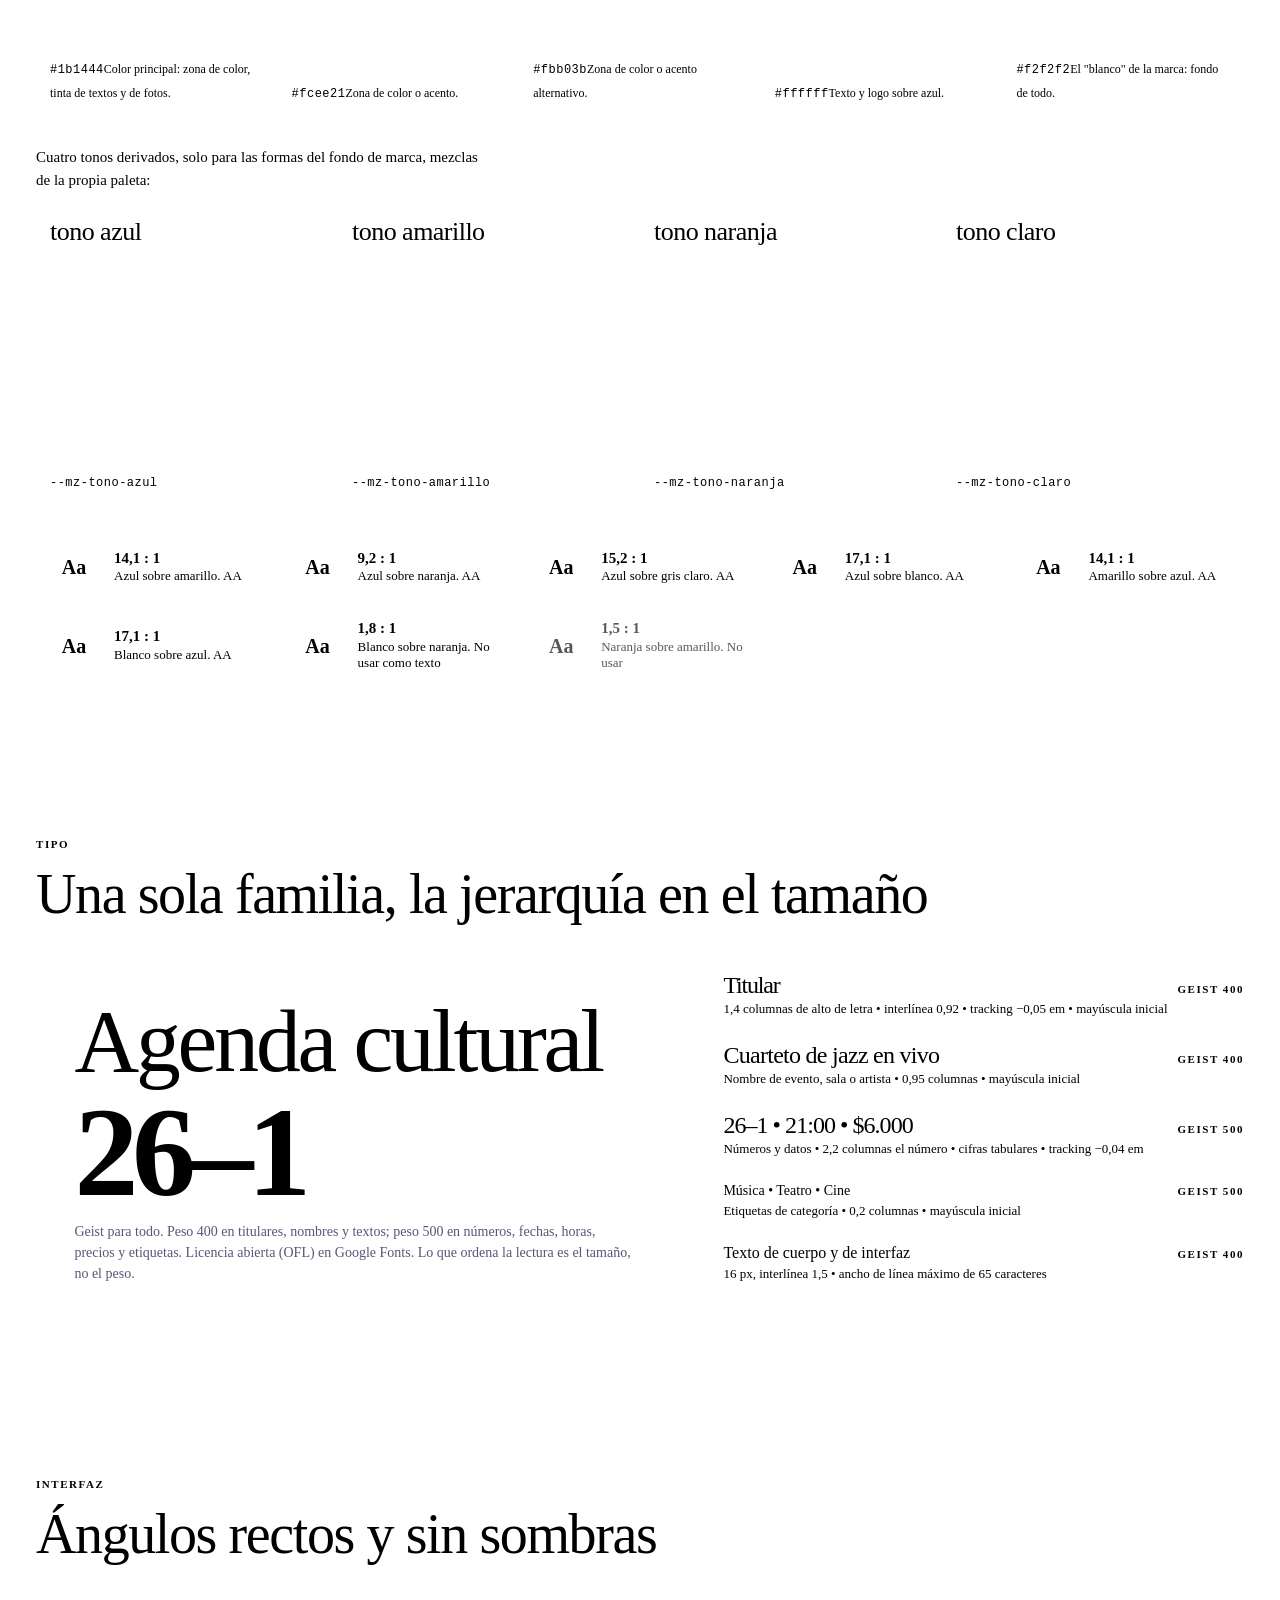
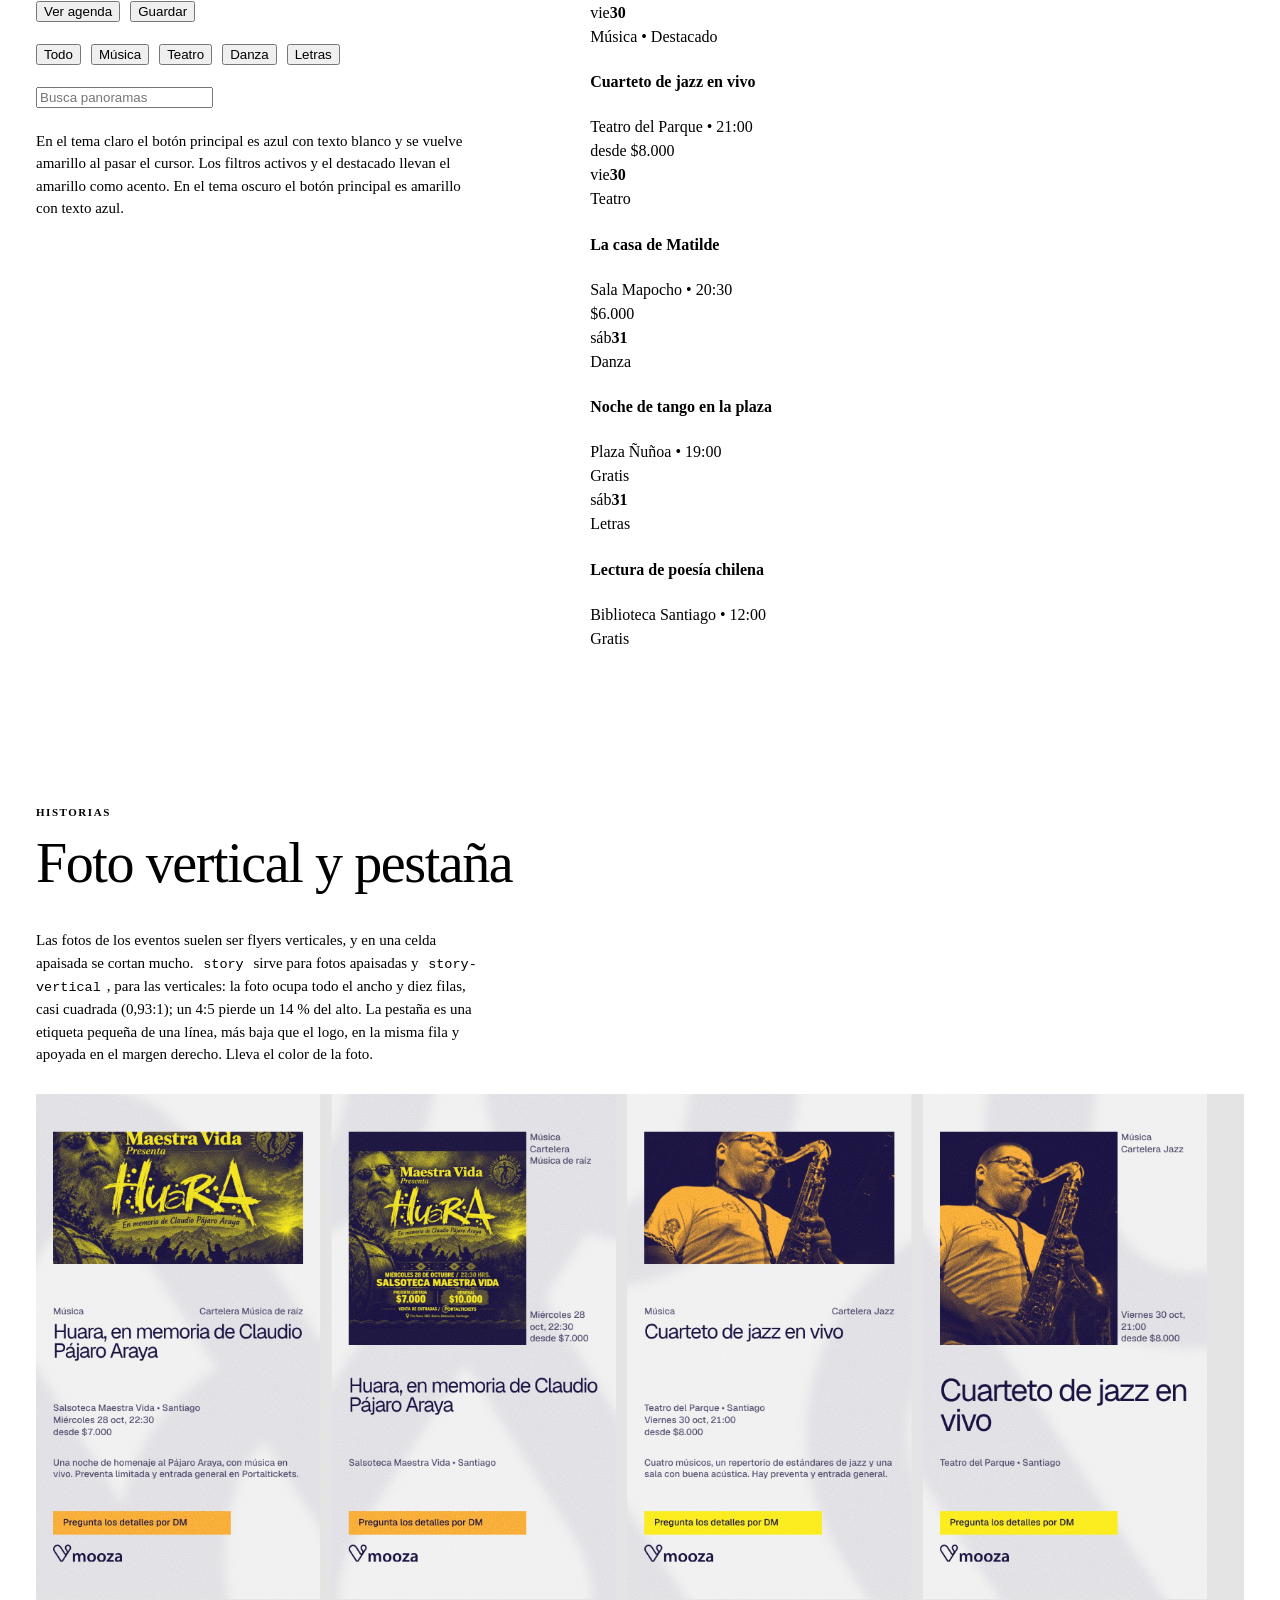
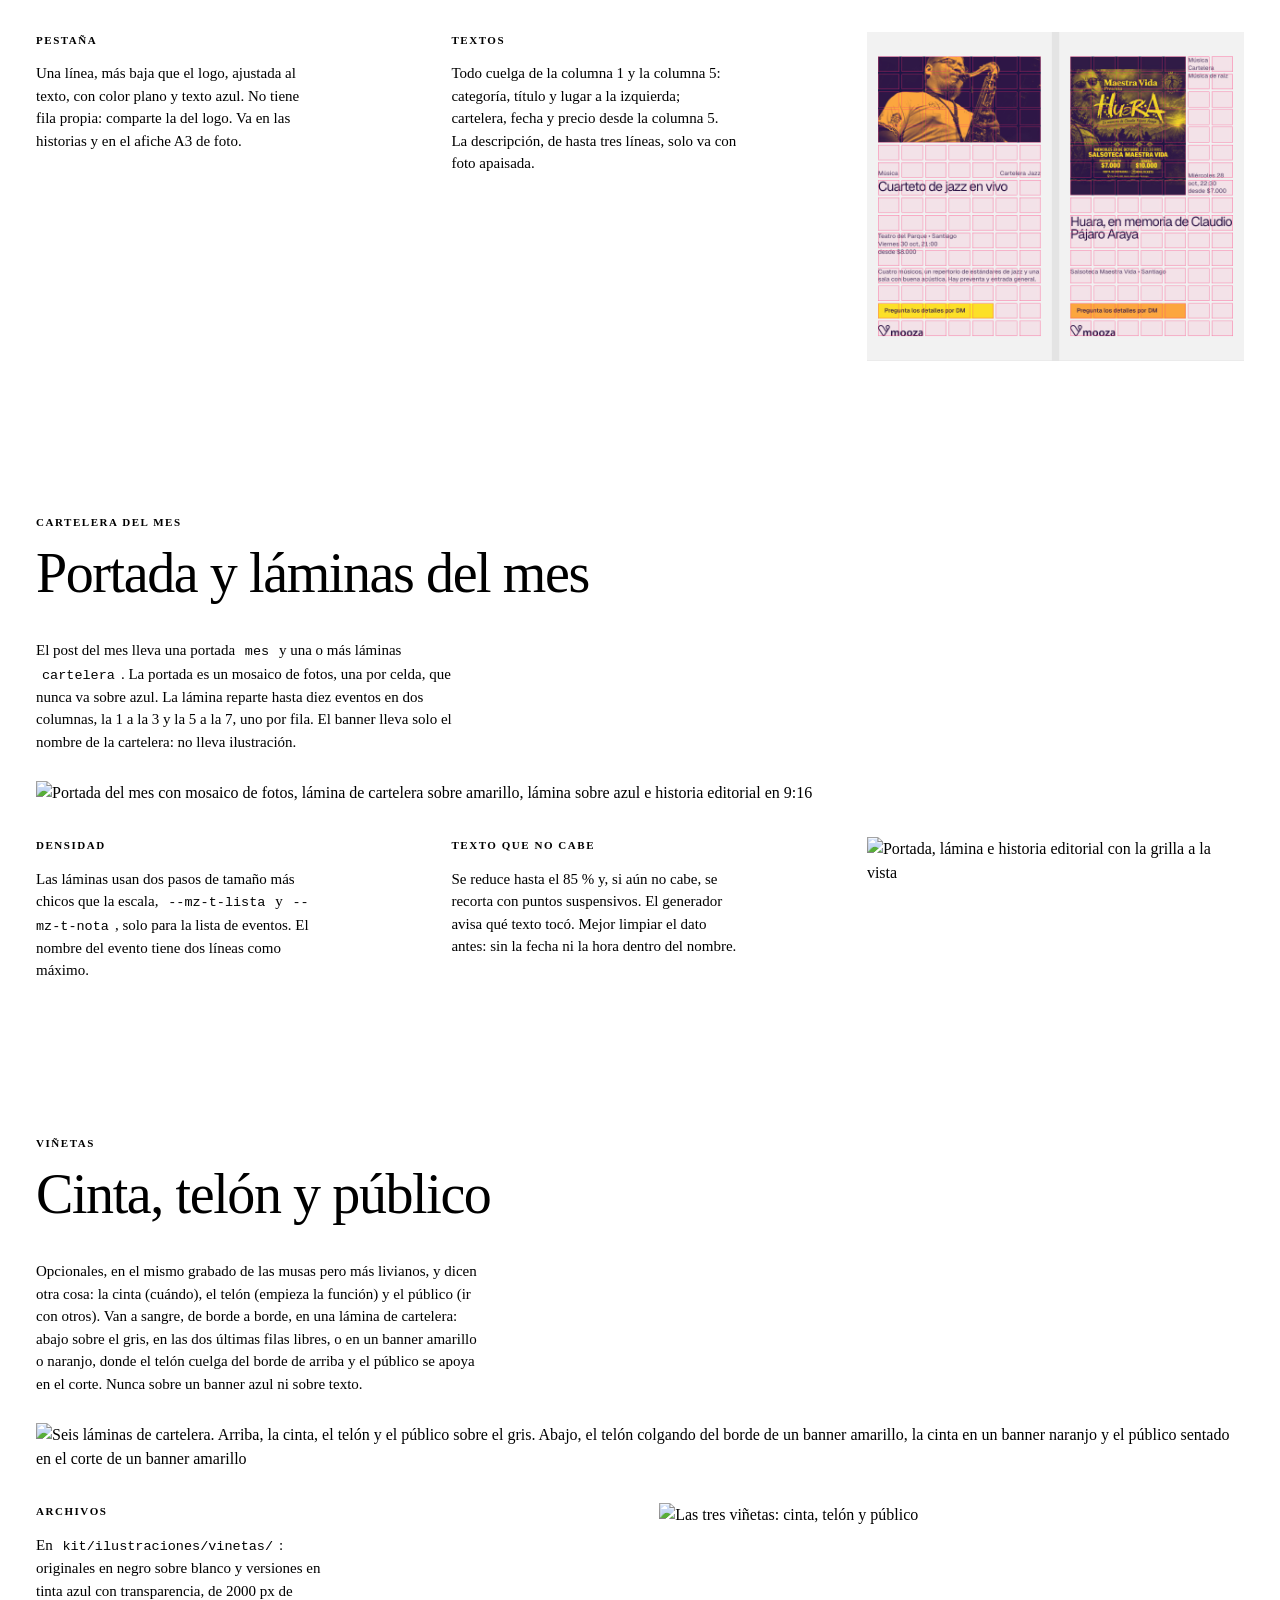
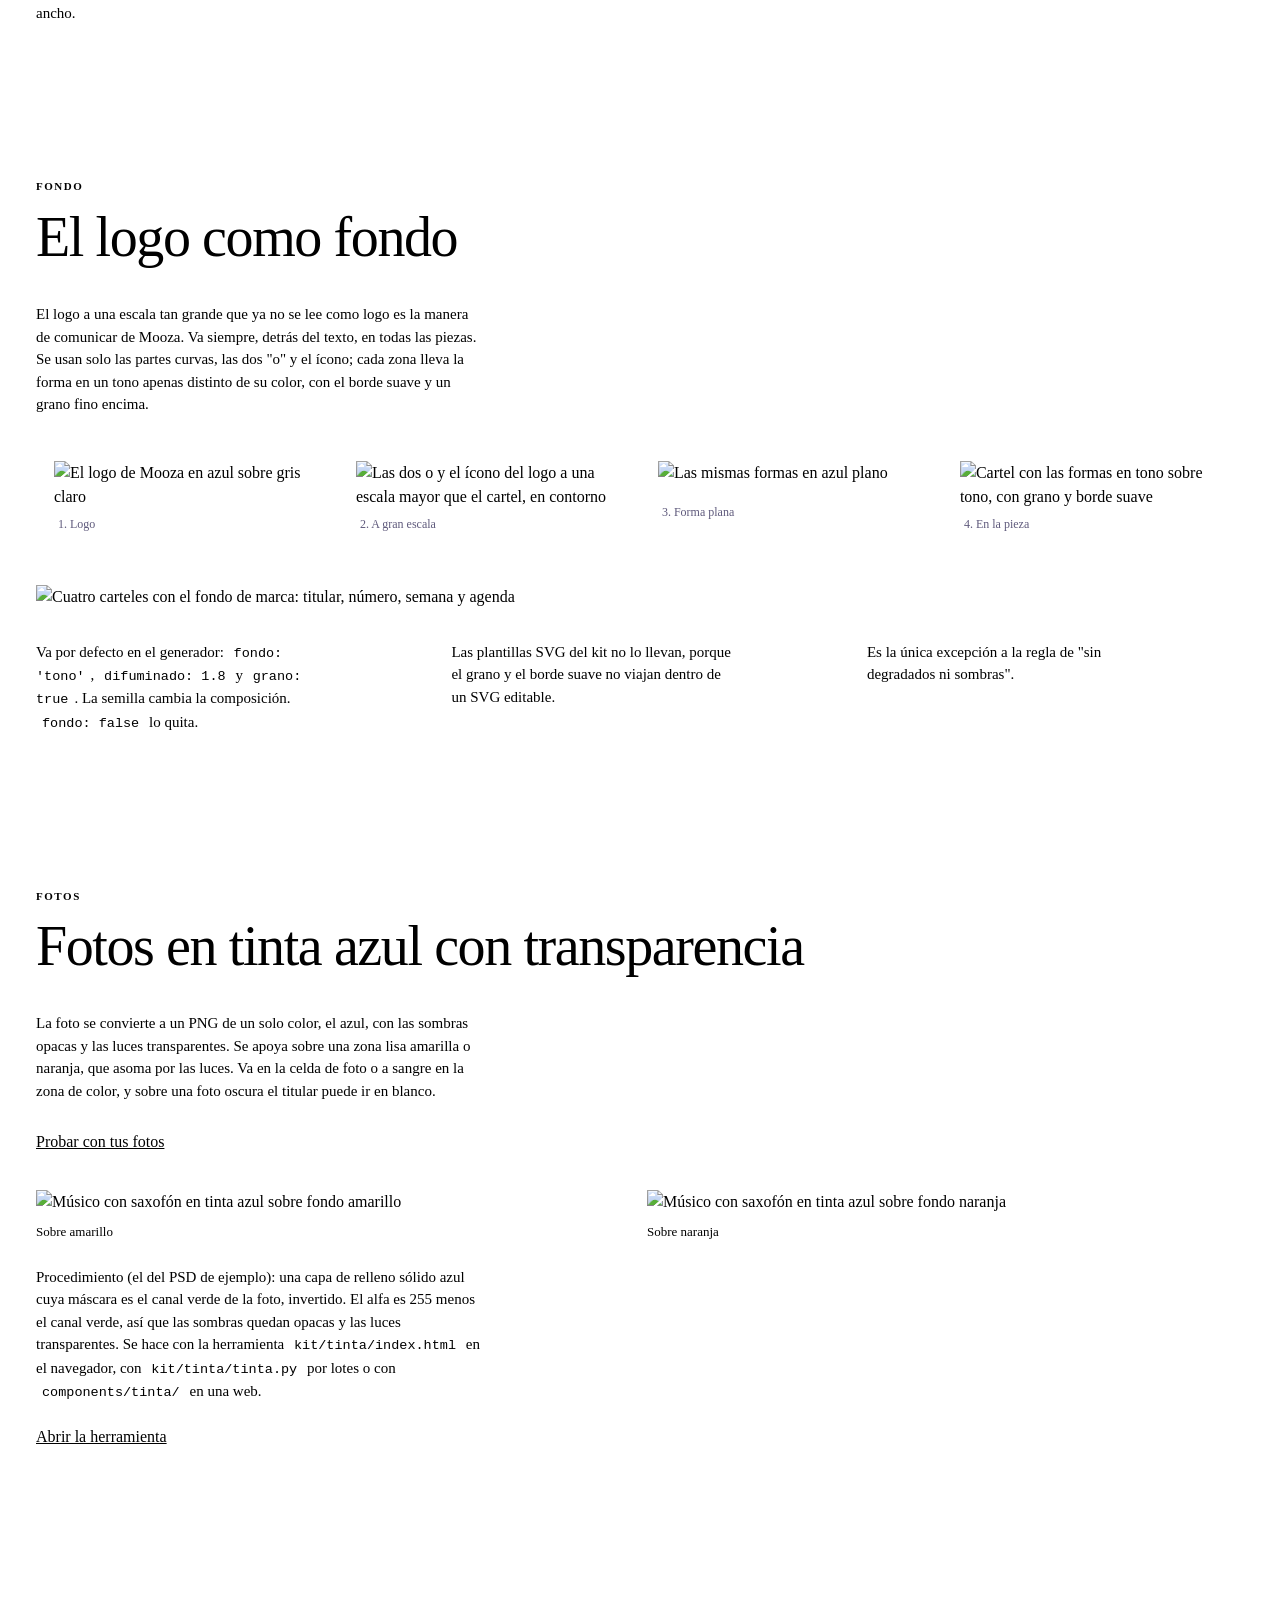
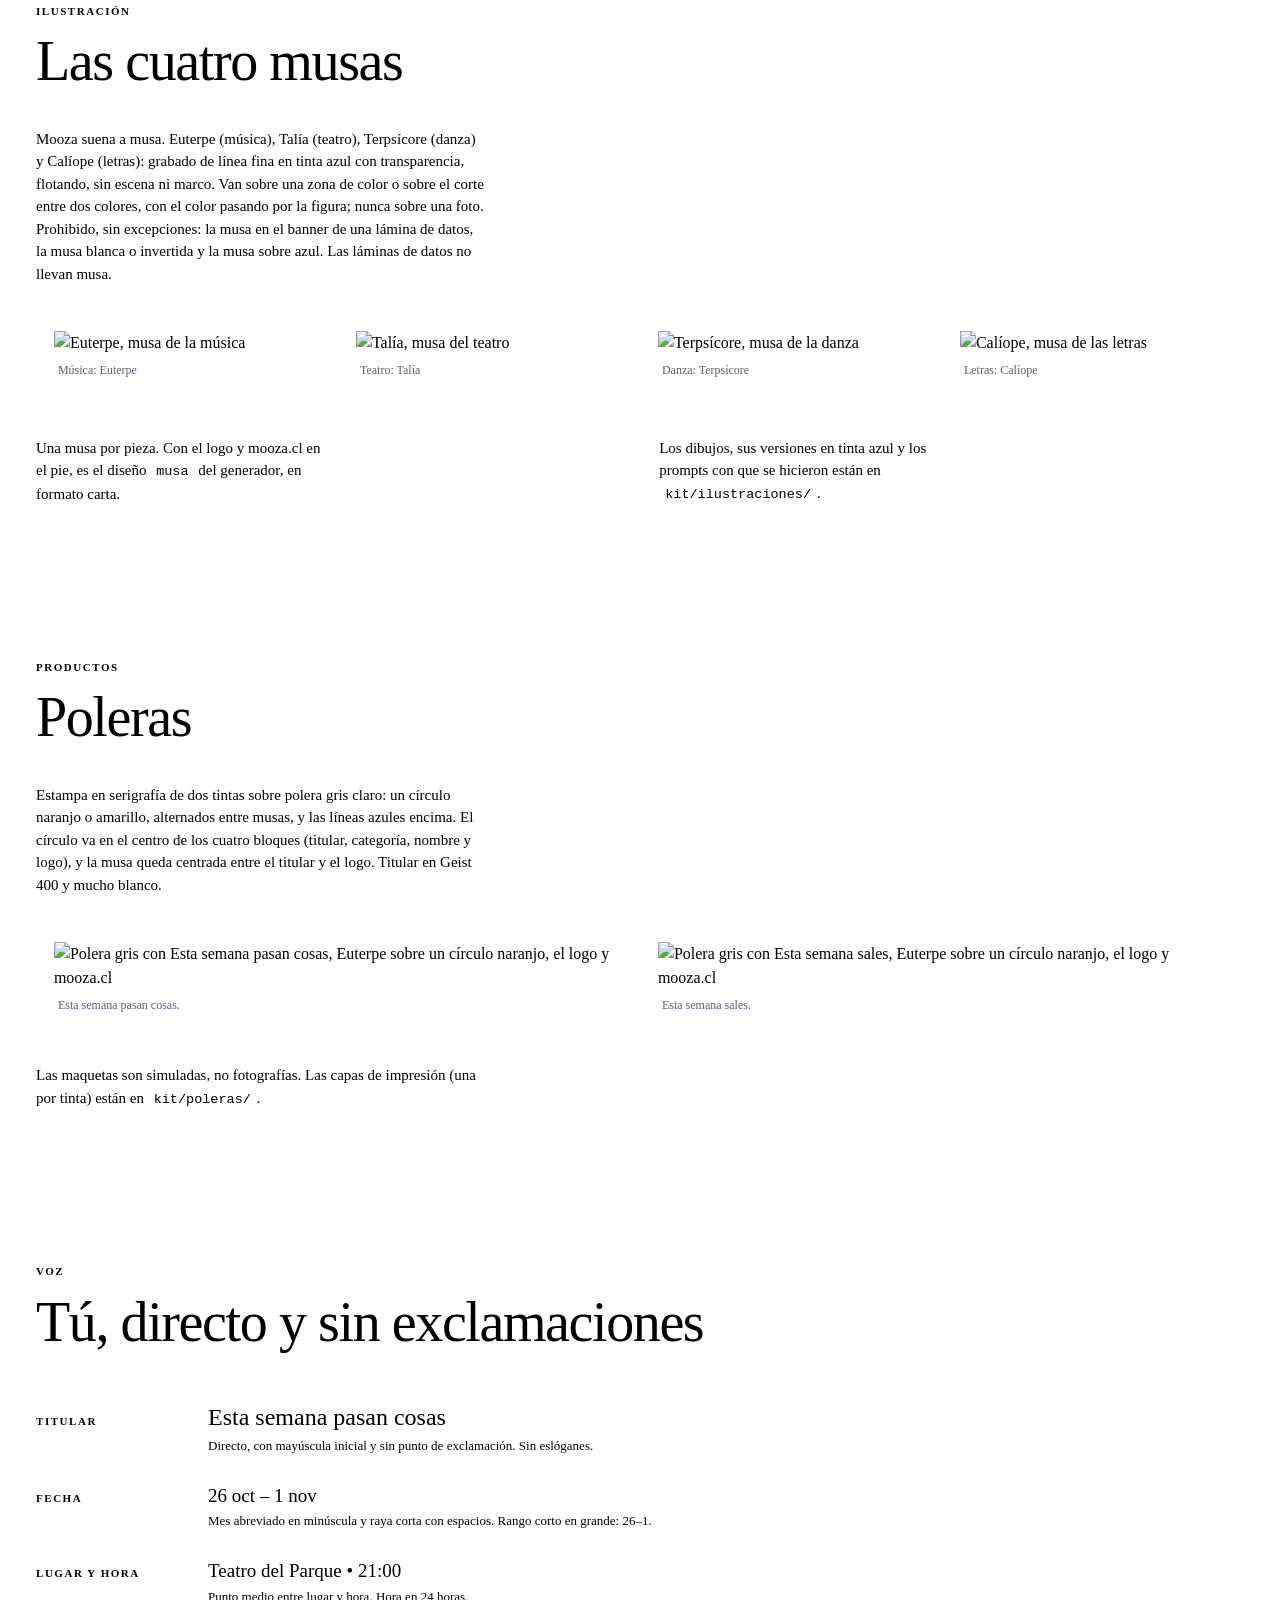
==== commit e874a226: "Títulos más neutros en las secciones de cartelera y viñetas Co-Authored-By: Claude Sonnet 5.5 <norep" ====
--- a/guidelines/index.html
+++ b/guidelines/index.html
@@ -319,7 +319,7 @@
 
   <section class="sec" id="cartelera">
     <span class="k">Cartelera del mes</span>
-    <h2>Mucha información, la misma grilla</h2>
+    <h2>Portada y láminas del mes</h2>
     <p class="nota" style="margin-bottom:28px">El post del mes lleva una portada <code>mes</code> y una o más láminas <code>cartelera</code>. La portada es un mosaico de fotos, una por celda, que nunca va sobre azul. La lámina reparte hasta diez eventos en dos columnas, la 1 a la 3 y la 5 a la 7, uno por fila. El banner lleva solo el nombre de la cartelera: no lleva ilustración.</p>
     <img src="img/d-cartelera.jpg" alt="Portada del mes con mosaico de fotos, lámina de cartelera sobre amarillo, lámina sobre azul e historia editorial en 9:16" style="width:100%;height:auto;display:block">
     <div class="cols" style="margin-top:32px;align-items:start">
@@ -331,7 +331,7 @@
 
   <section class="sec" id="vinetas">
     <span class="k">Viñetas</span>
-    <h2>Tres frisos para el espacio que sobra</h2>
+    <h2>Cinta, telón y público</h2>
     <p class="nota" style="margin-bottom:28px">Opcionales, en el mismo grabado de las musas pero más livianos, y dicen otra cosa: la cinta (cuándo), el telón (empieza la función) y el público (ir con otros). Van a sangre, de borde a borde, en una lámina de cartelera: abajo sobre el gris, en las dos últimas filas libres, o en un banner amarillo o naranjo, donde el telón cuelga del borde de arriba y el público se apoya en el corte. Nunca sobre un banner azul ni sobre texto.</p>
     <img src="img/d-vinetas.jpg" alt="Seis láminas de cartelera. Arriba, la cinta, el telón y el público sobre el gris. Abajo, el telón colgando del borde de un banner amarillo, la cinta en un banner naranjo y el público sentado en el corte de un banner amarillo" style="width:100%;height:auto;display:block">
     <div class="cols" style="margin-top:32px;align-items:start">
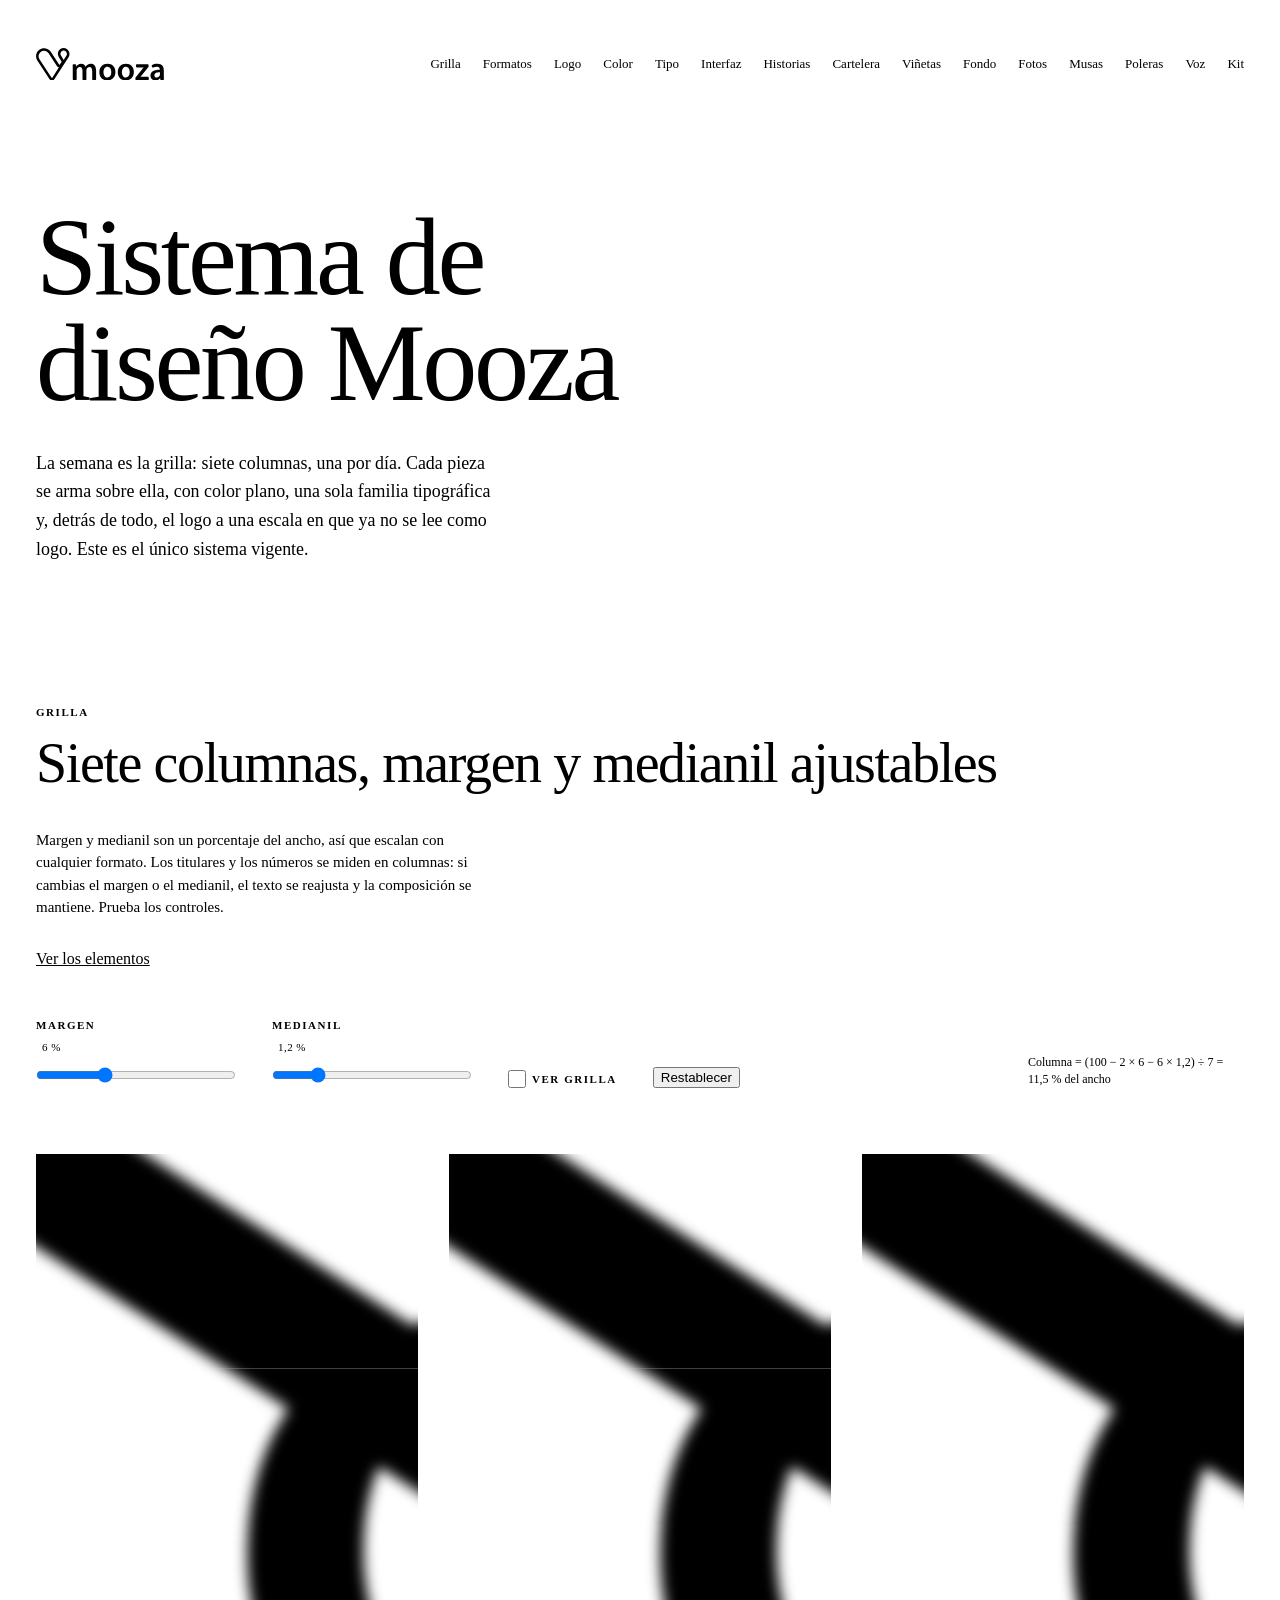
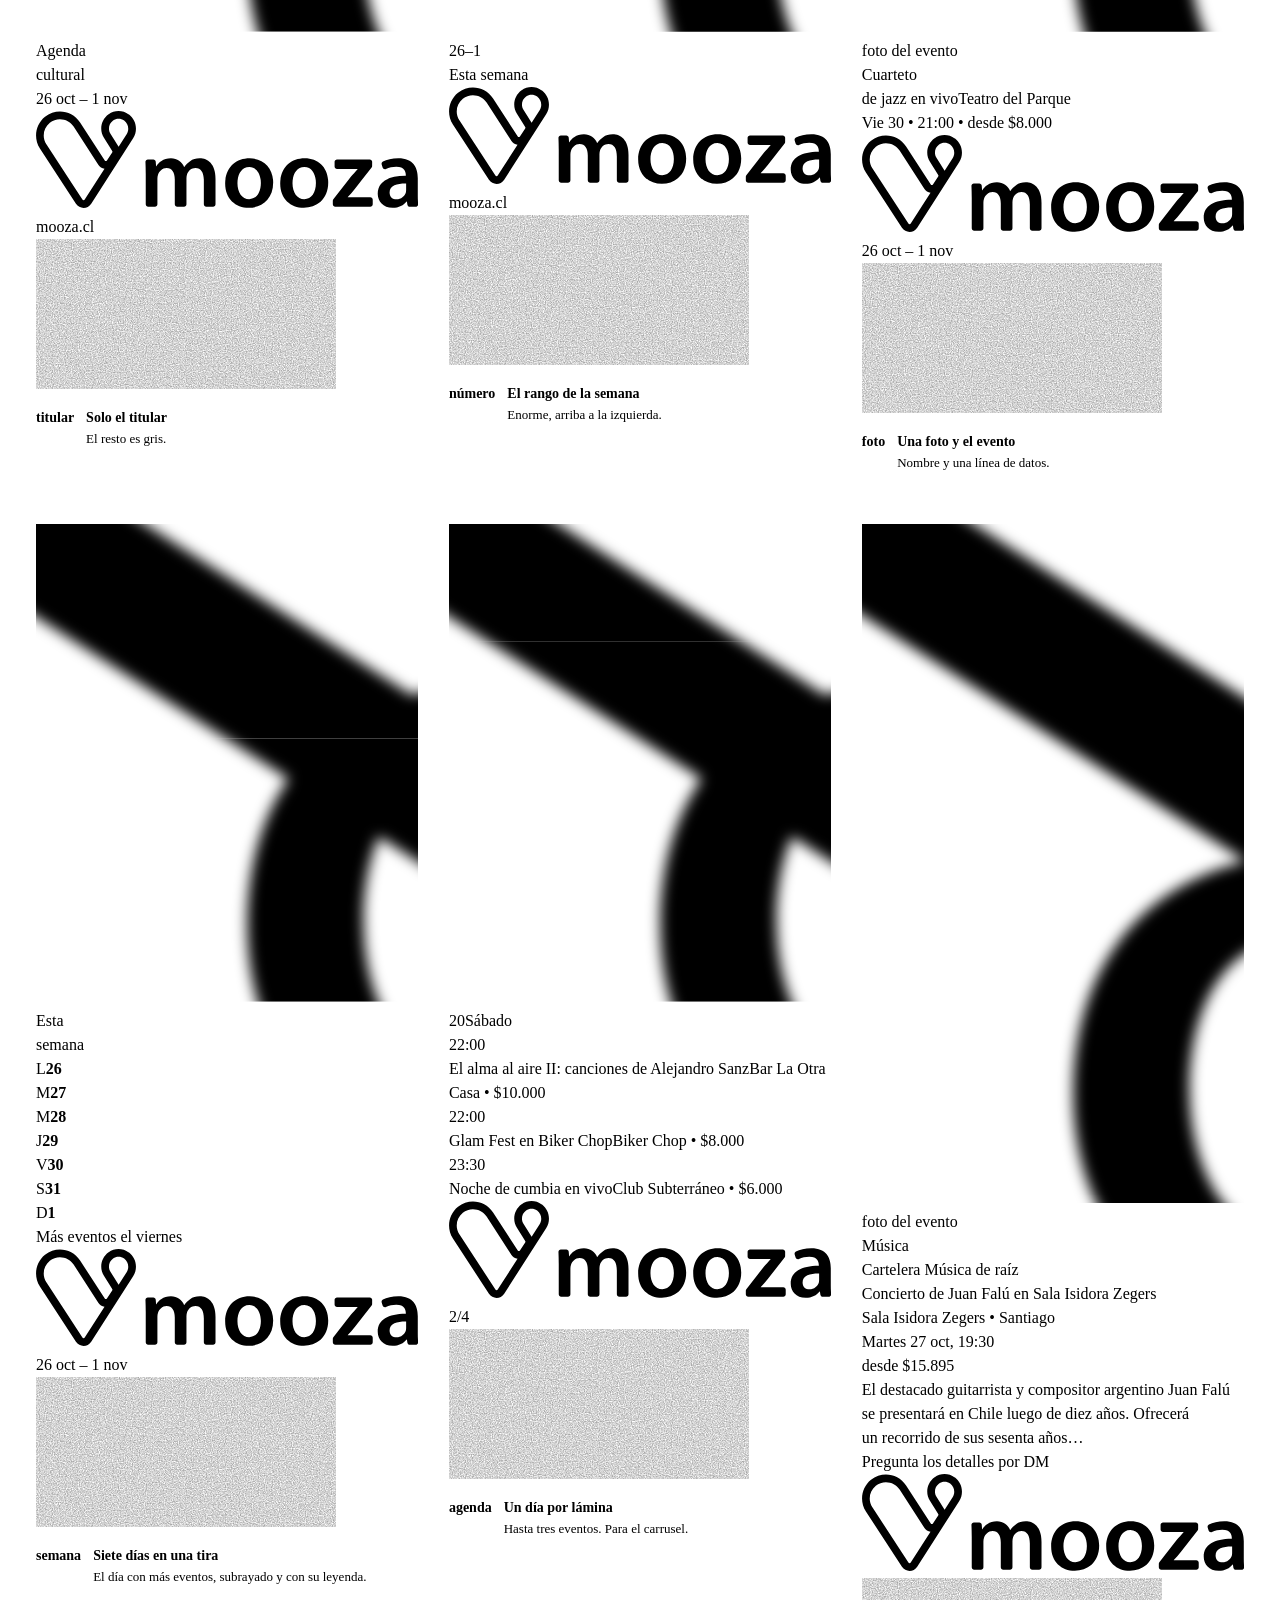
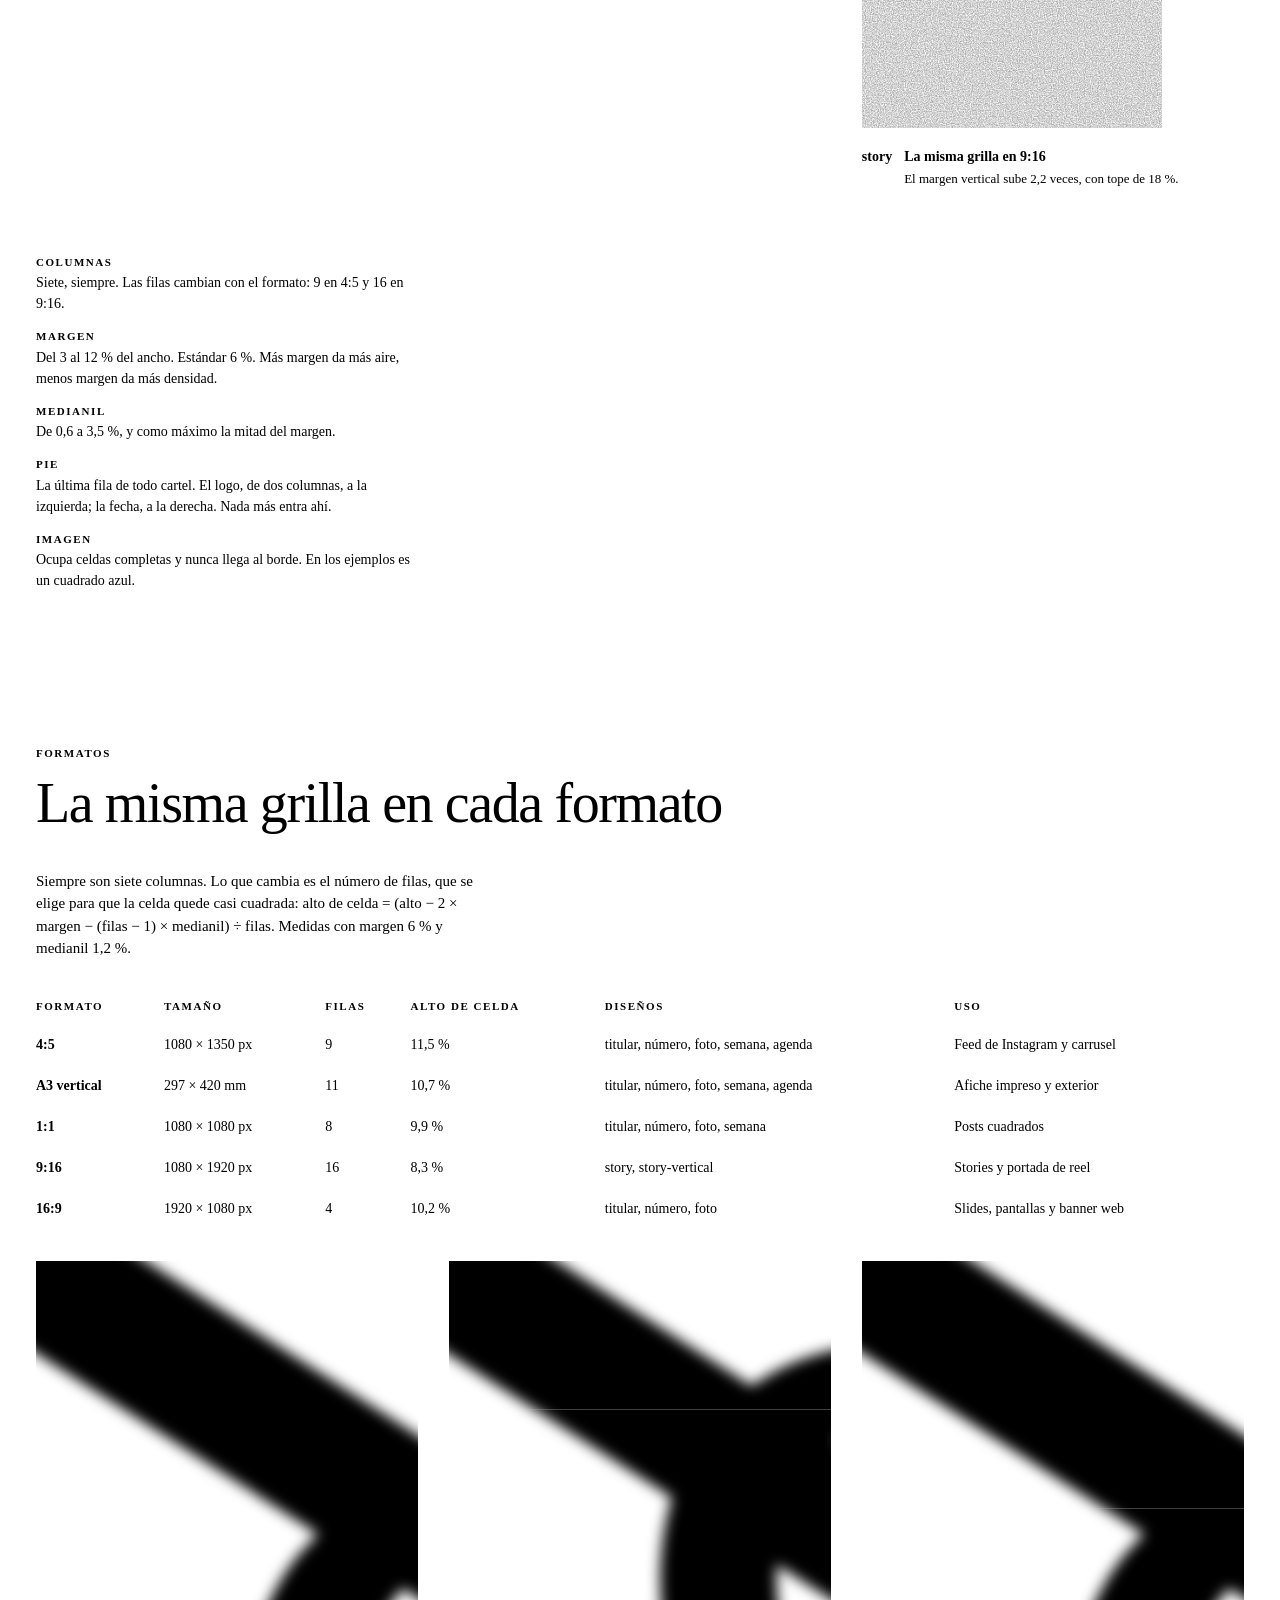
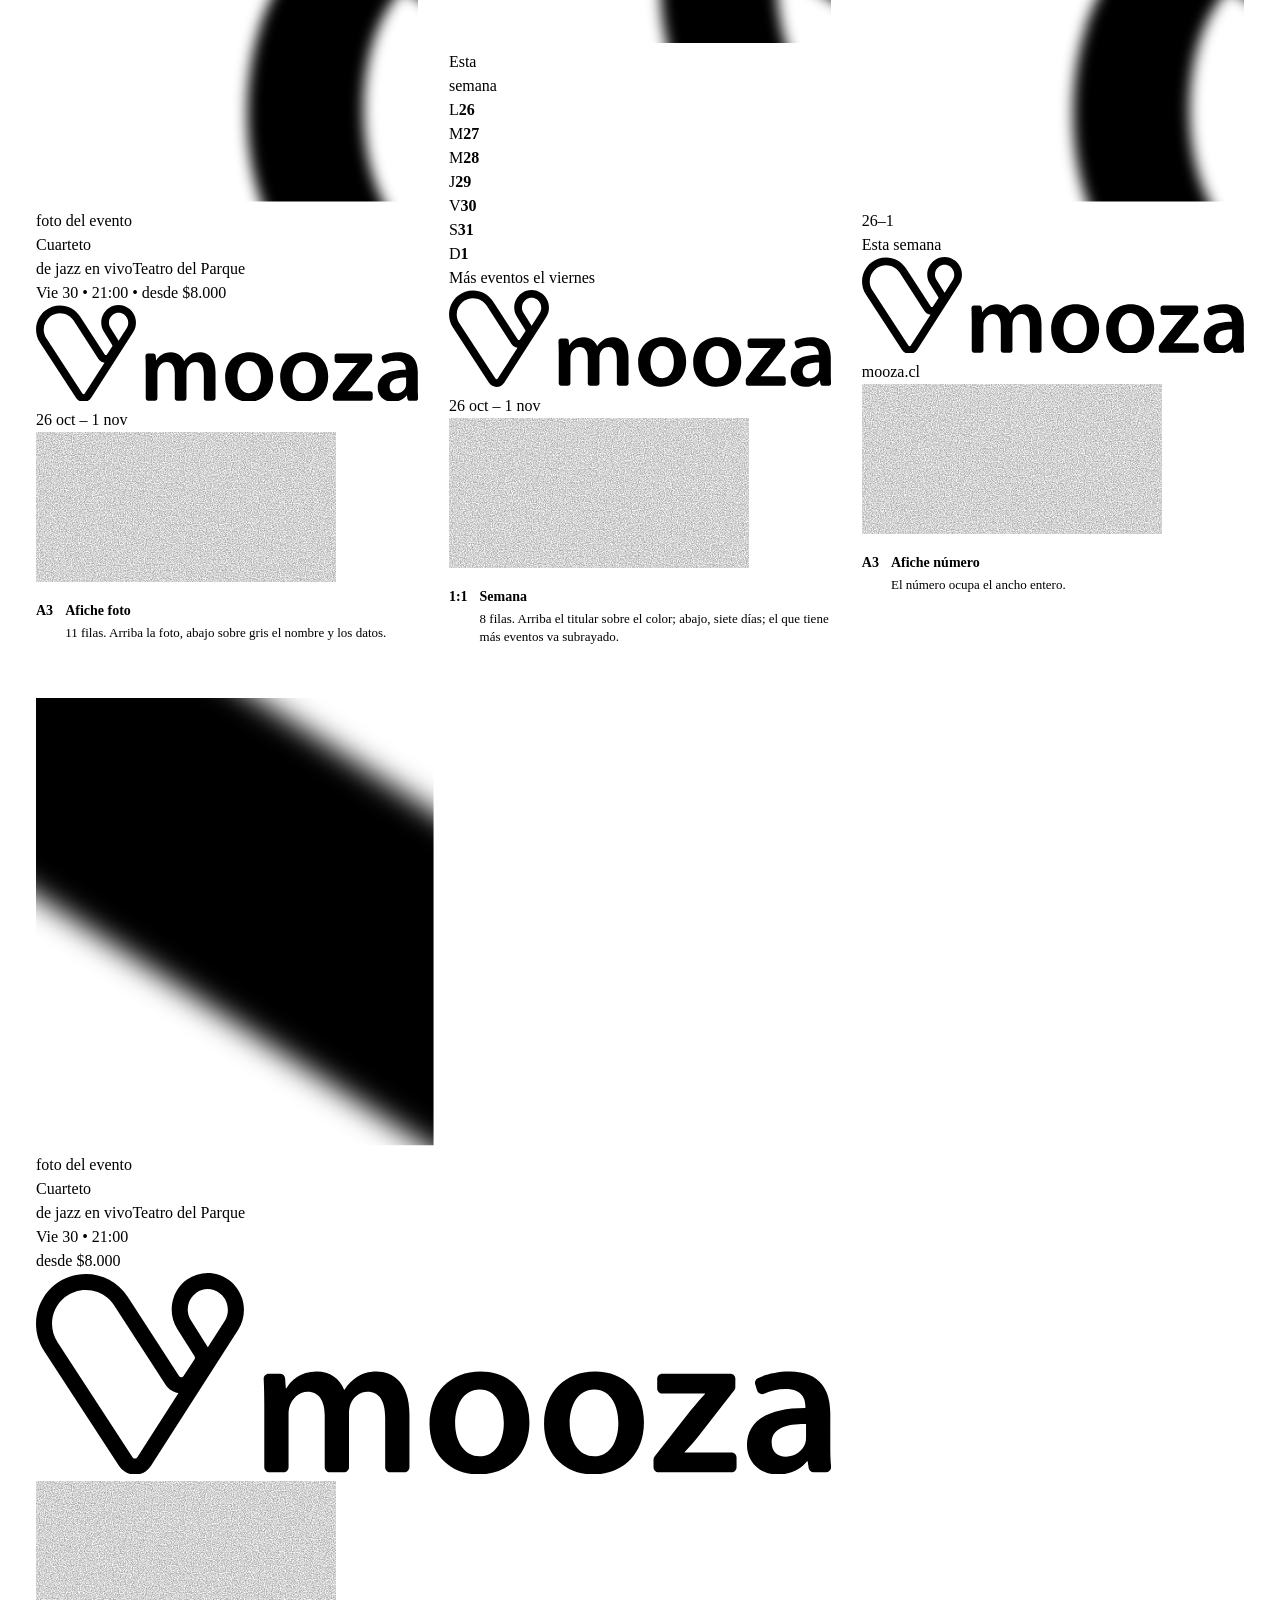
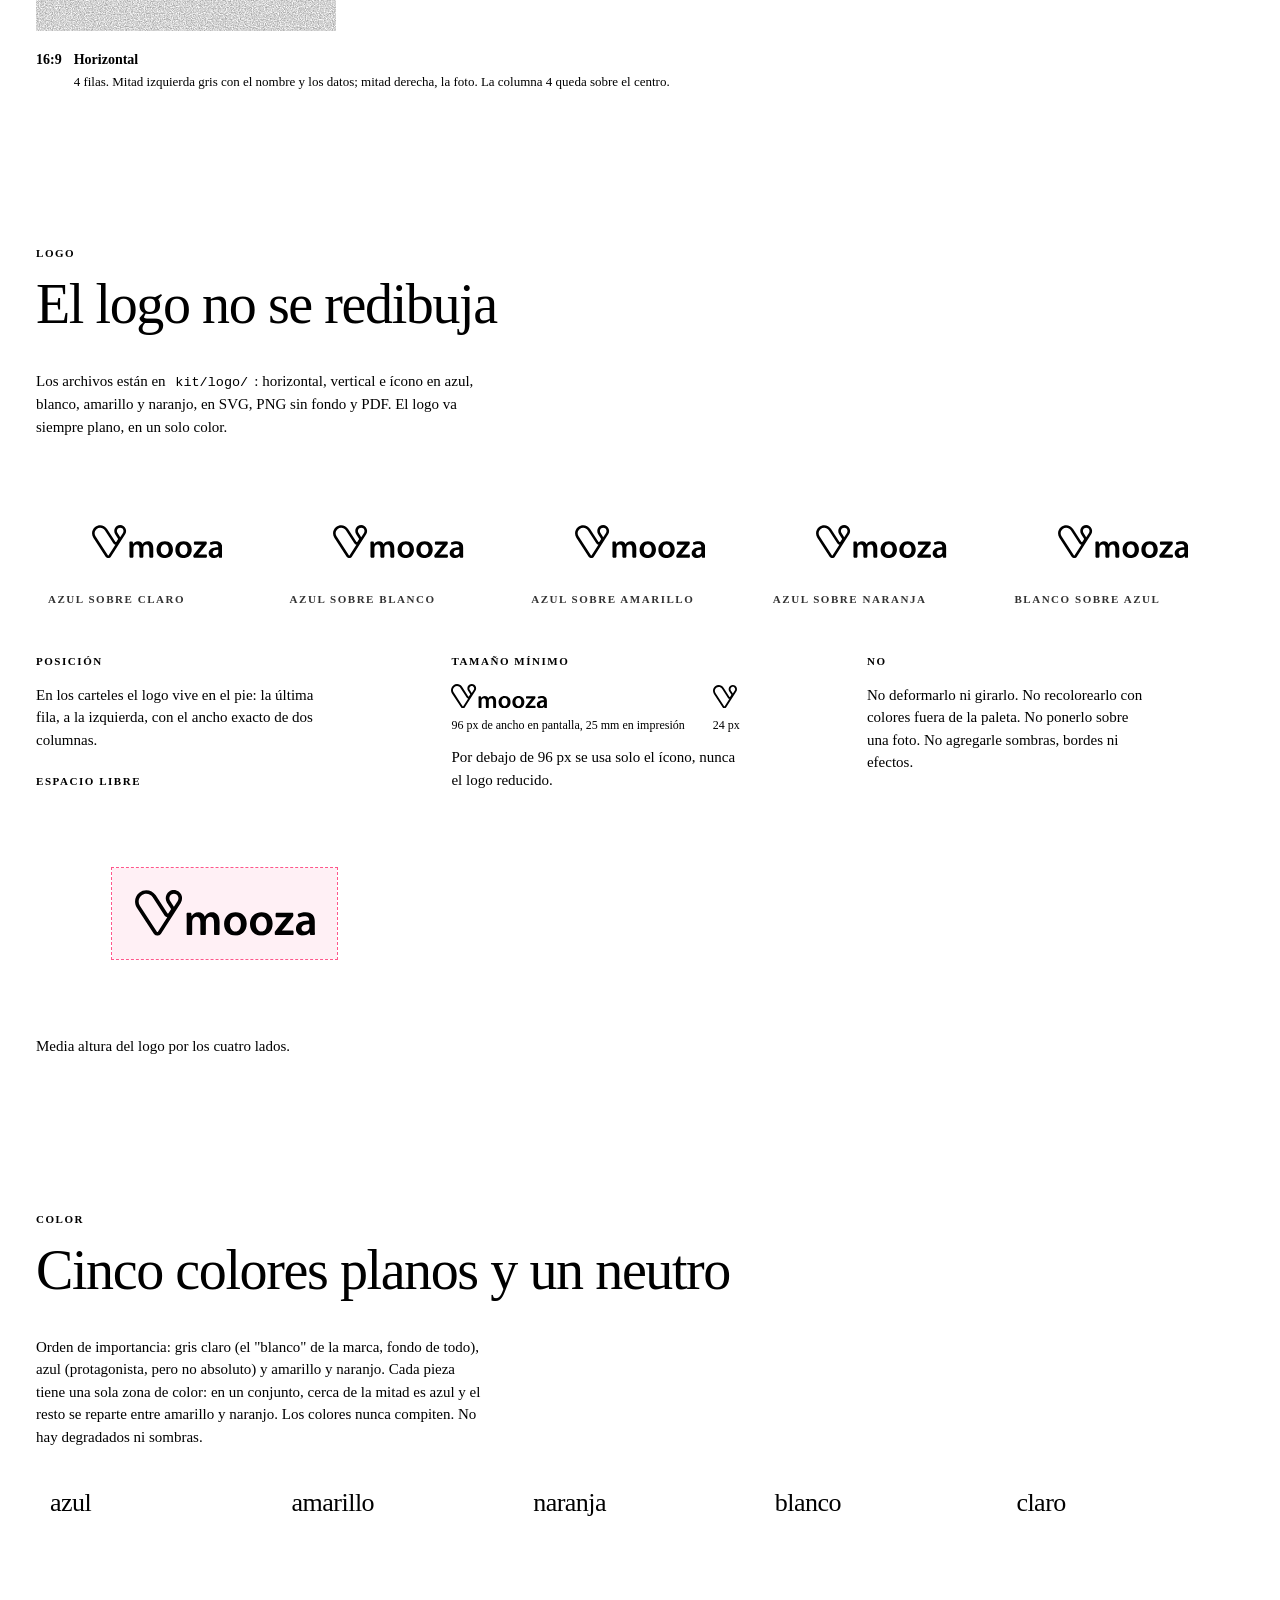
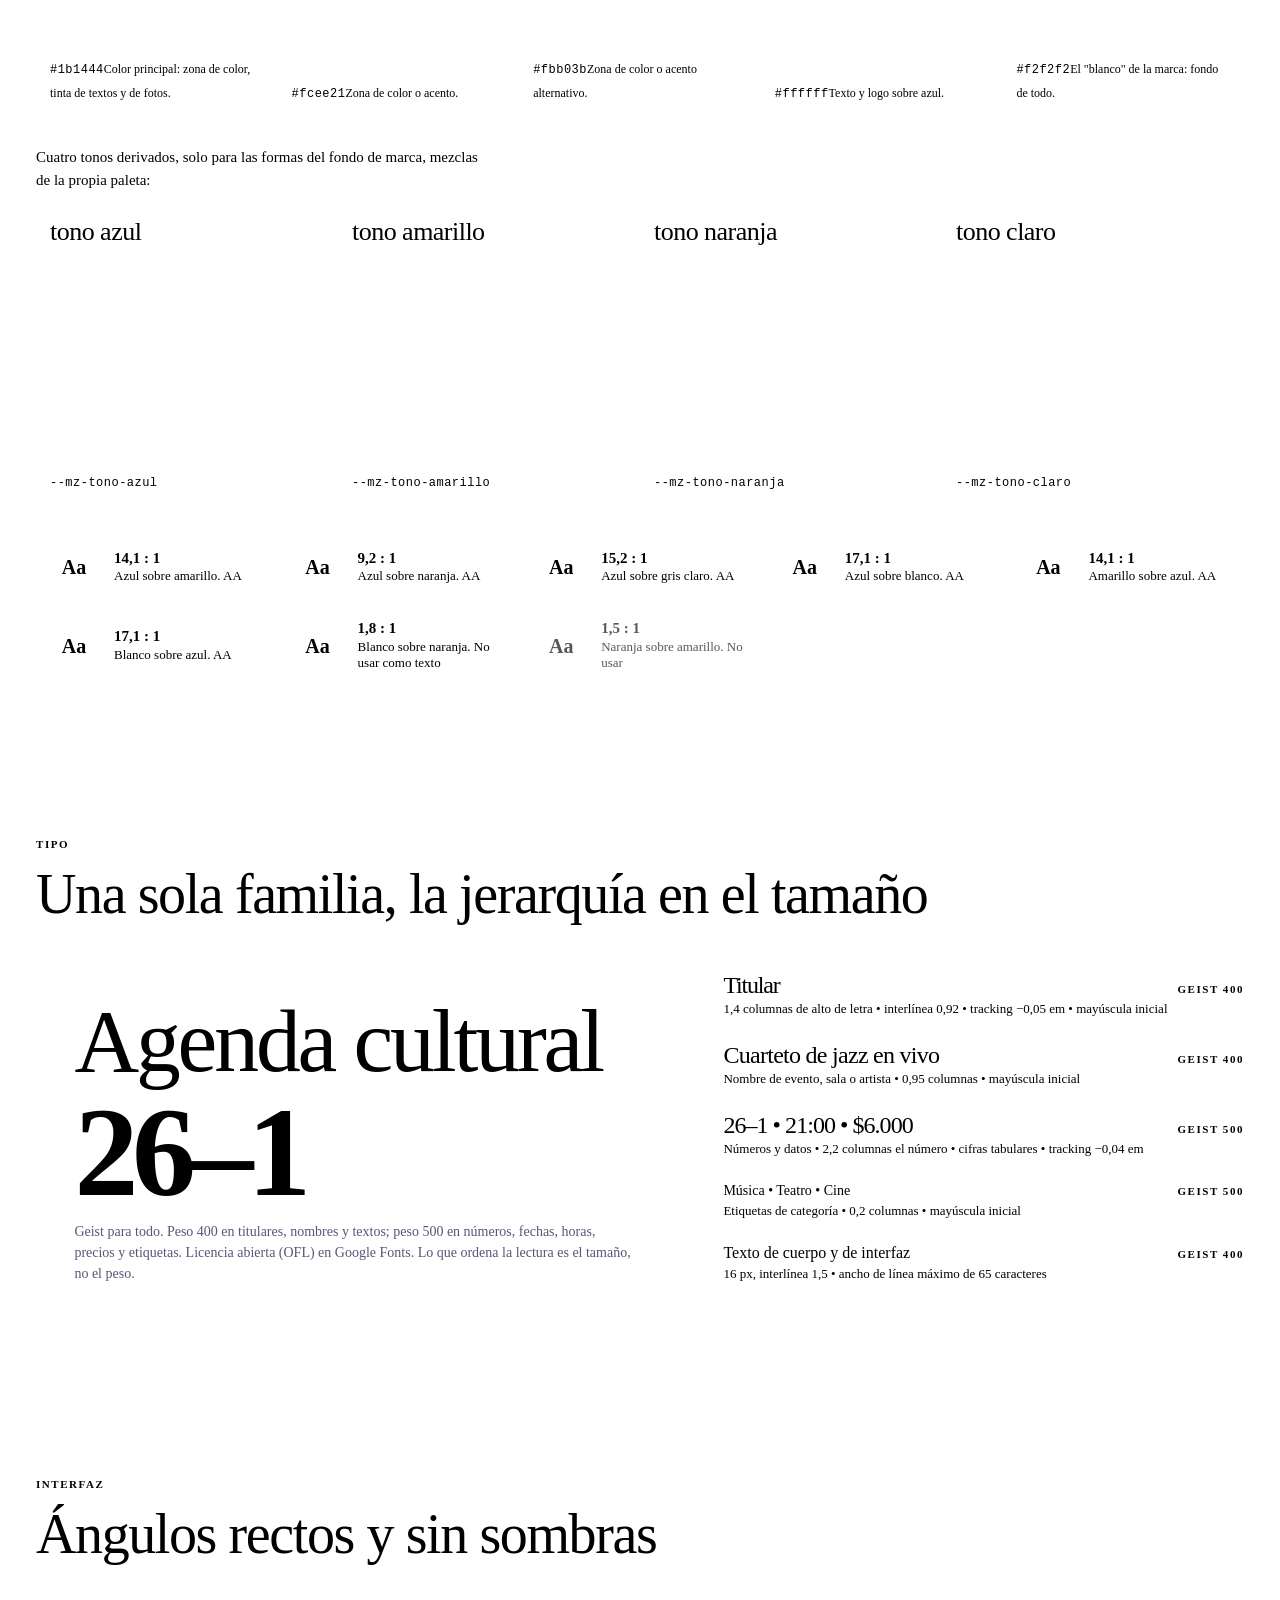
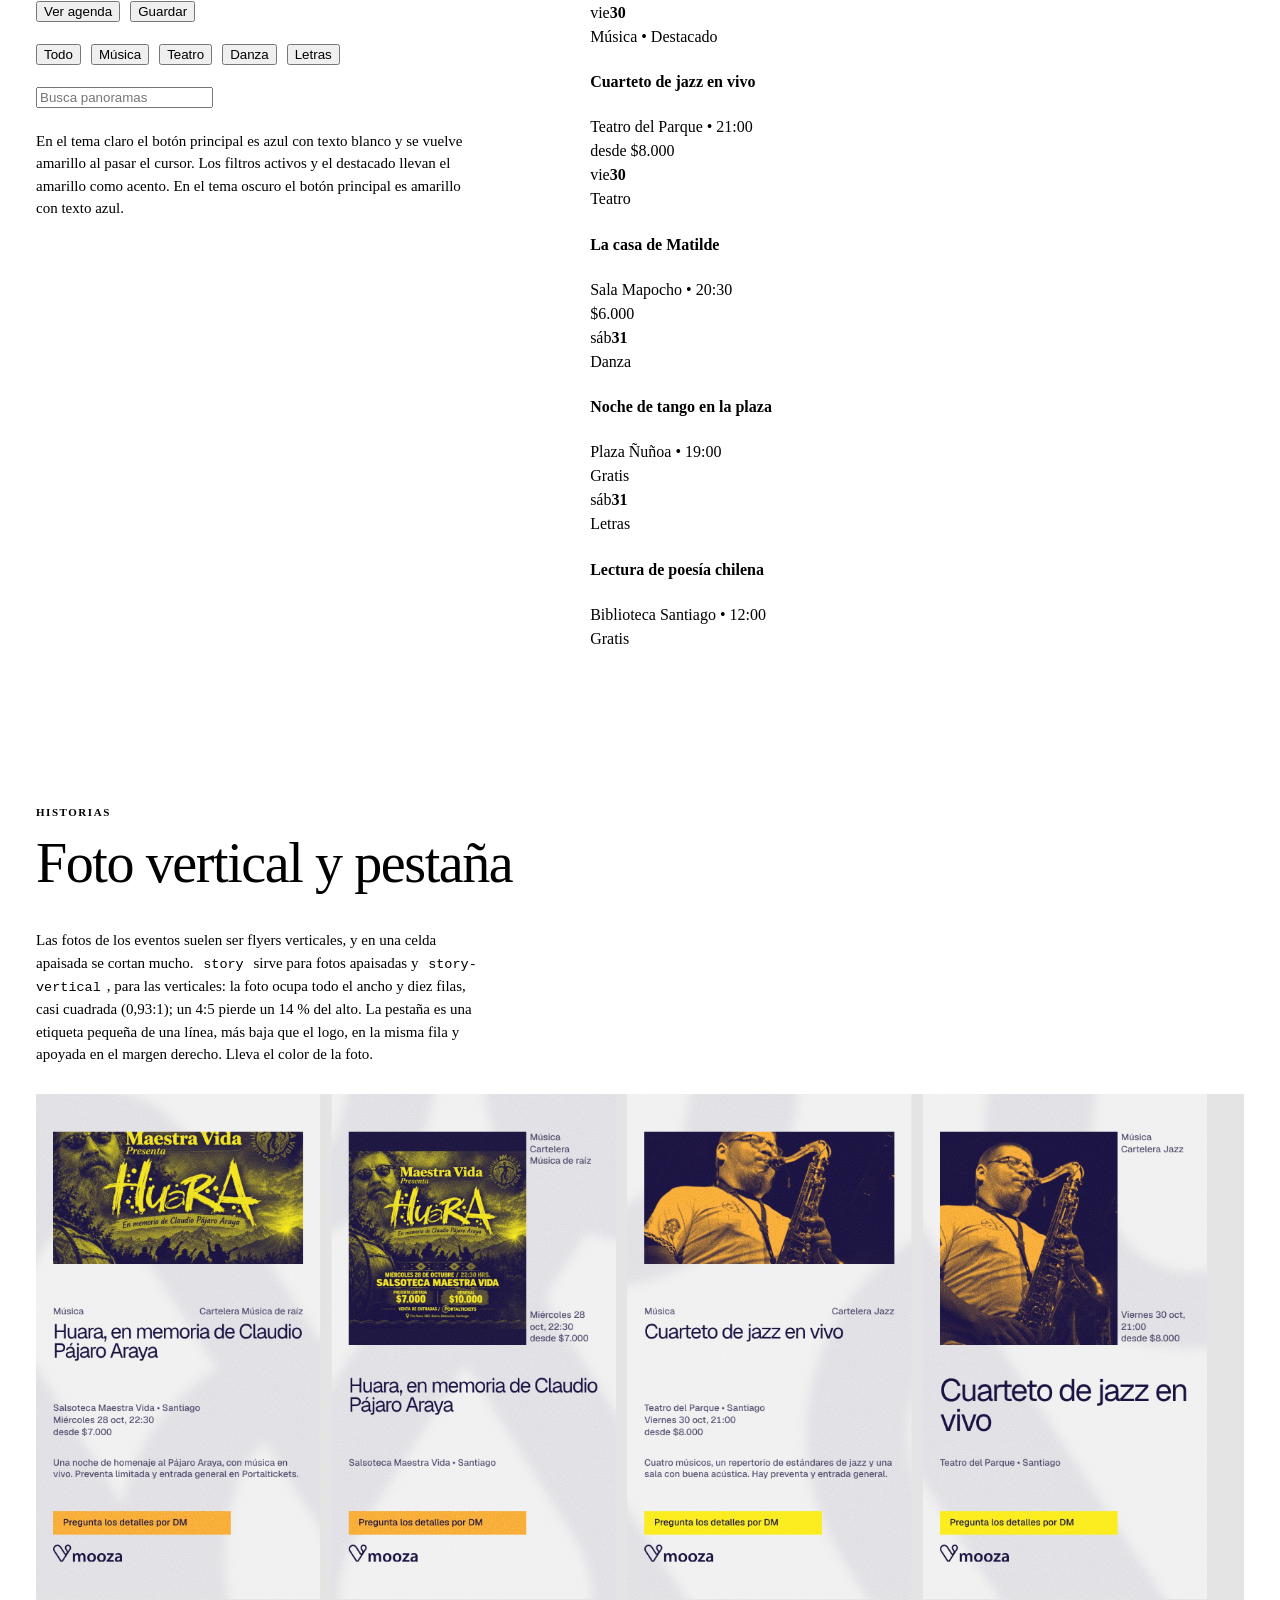
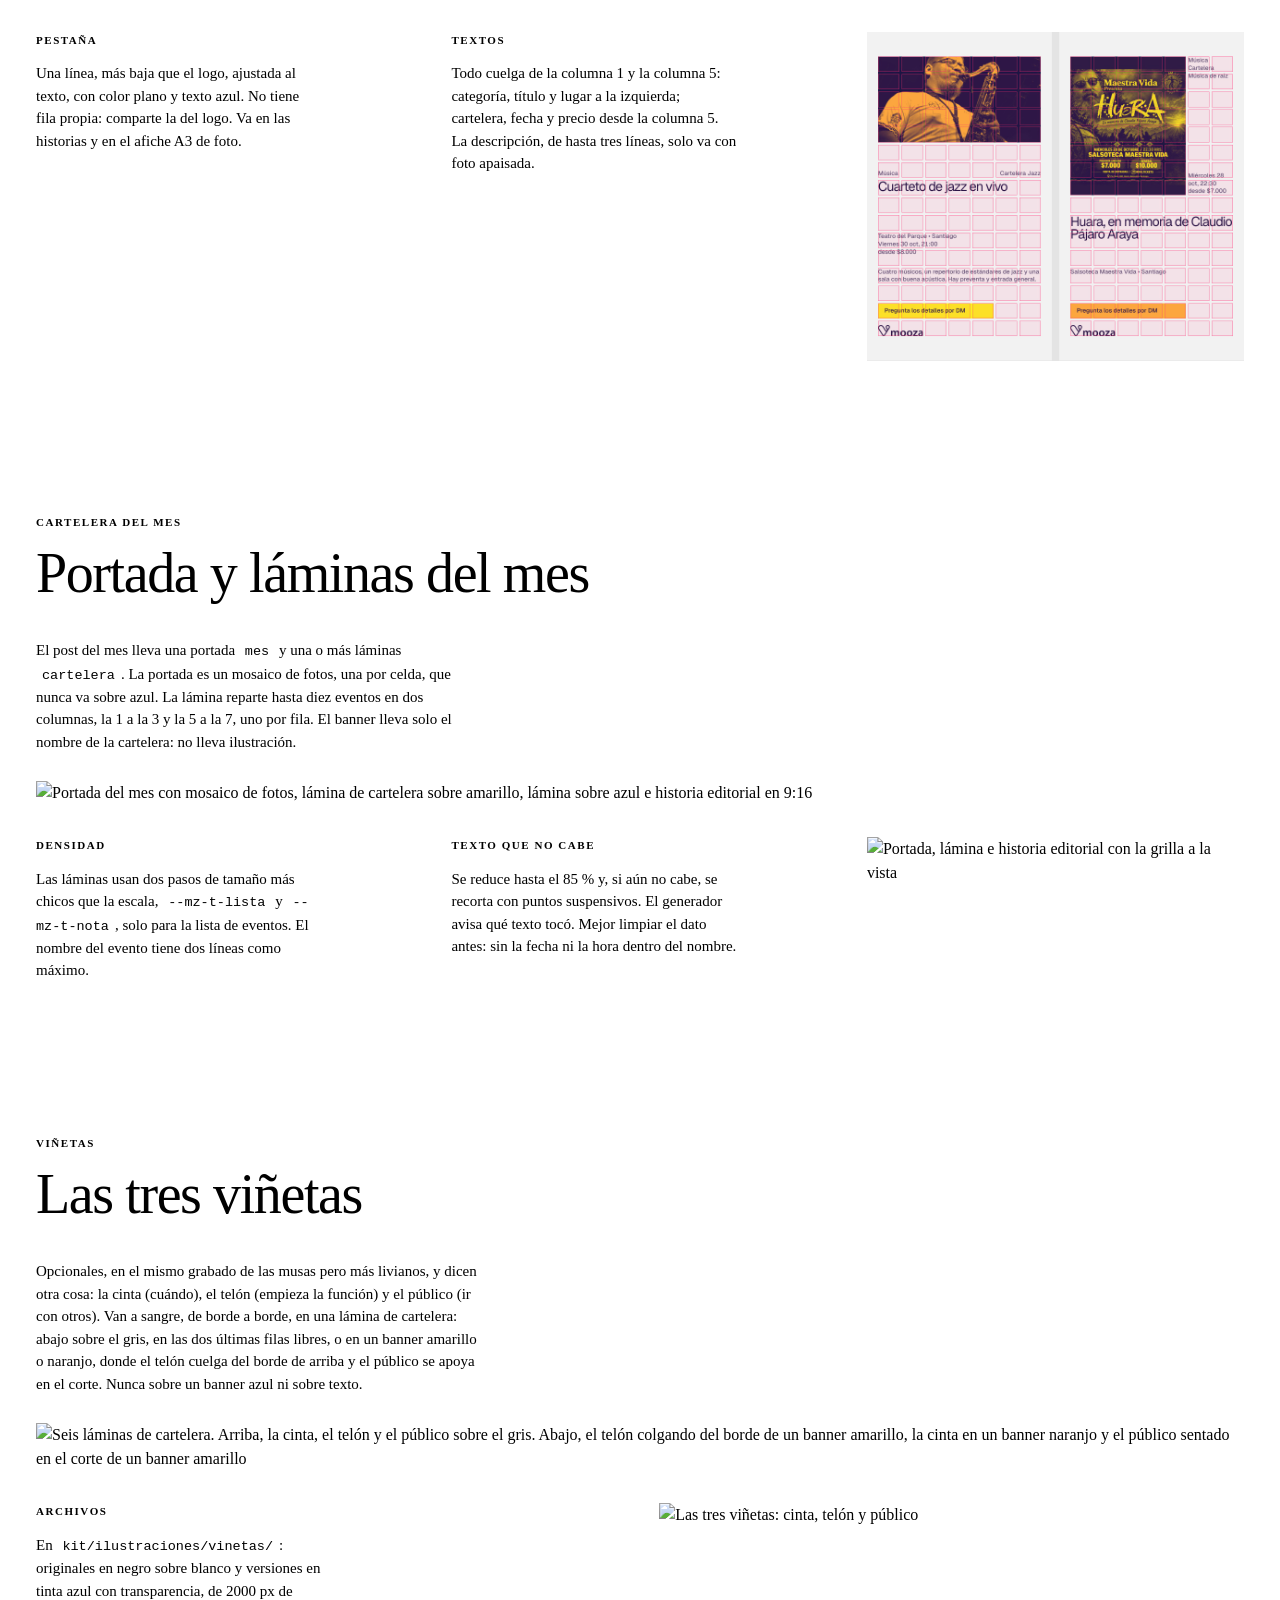
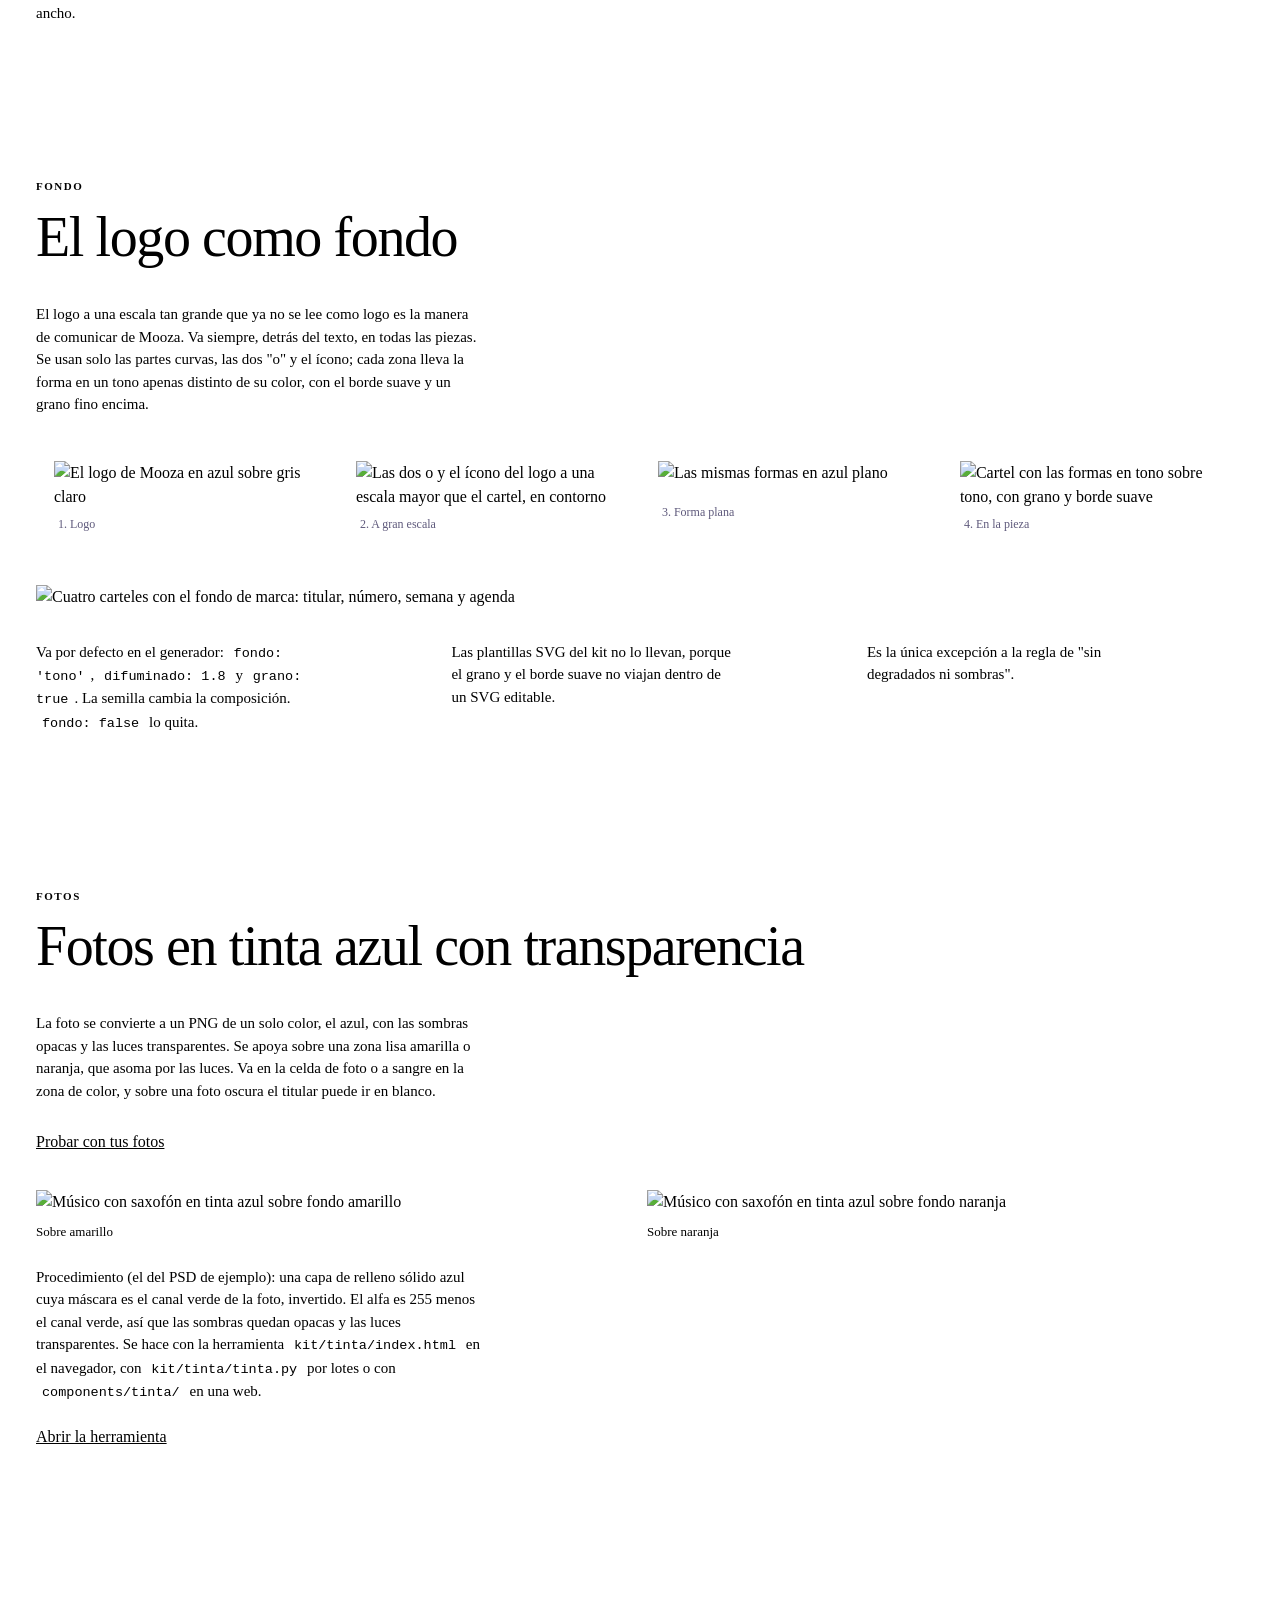
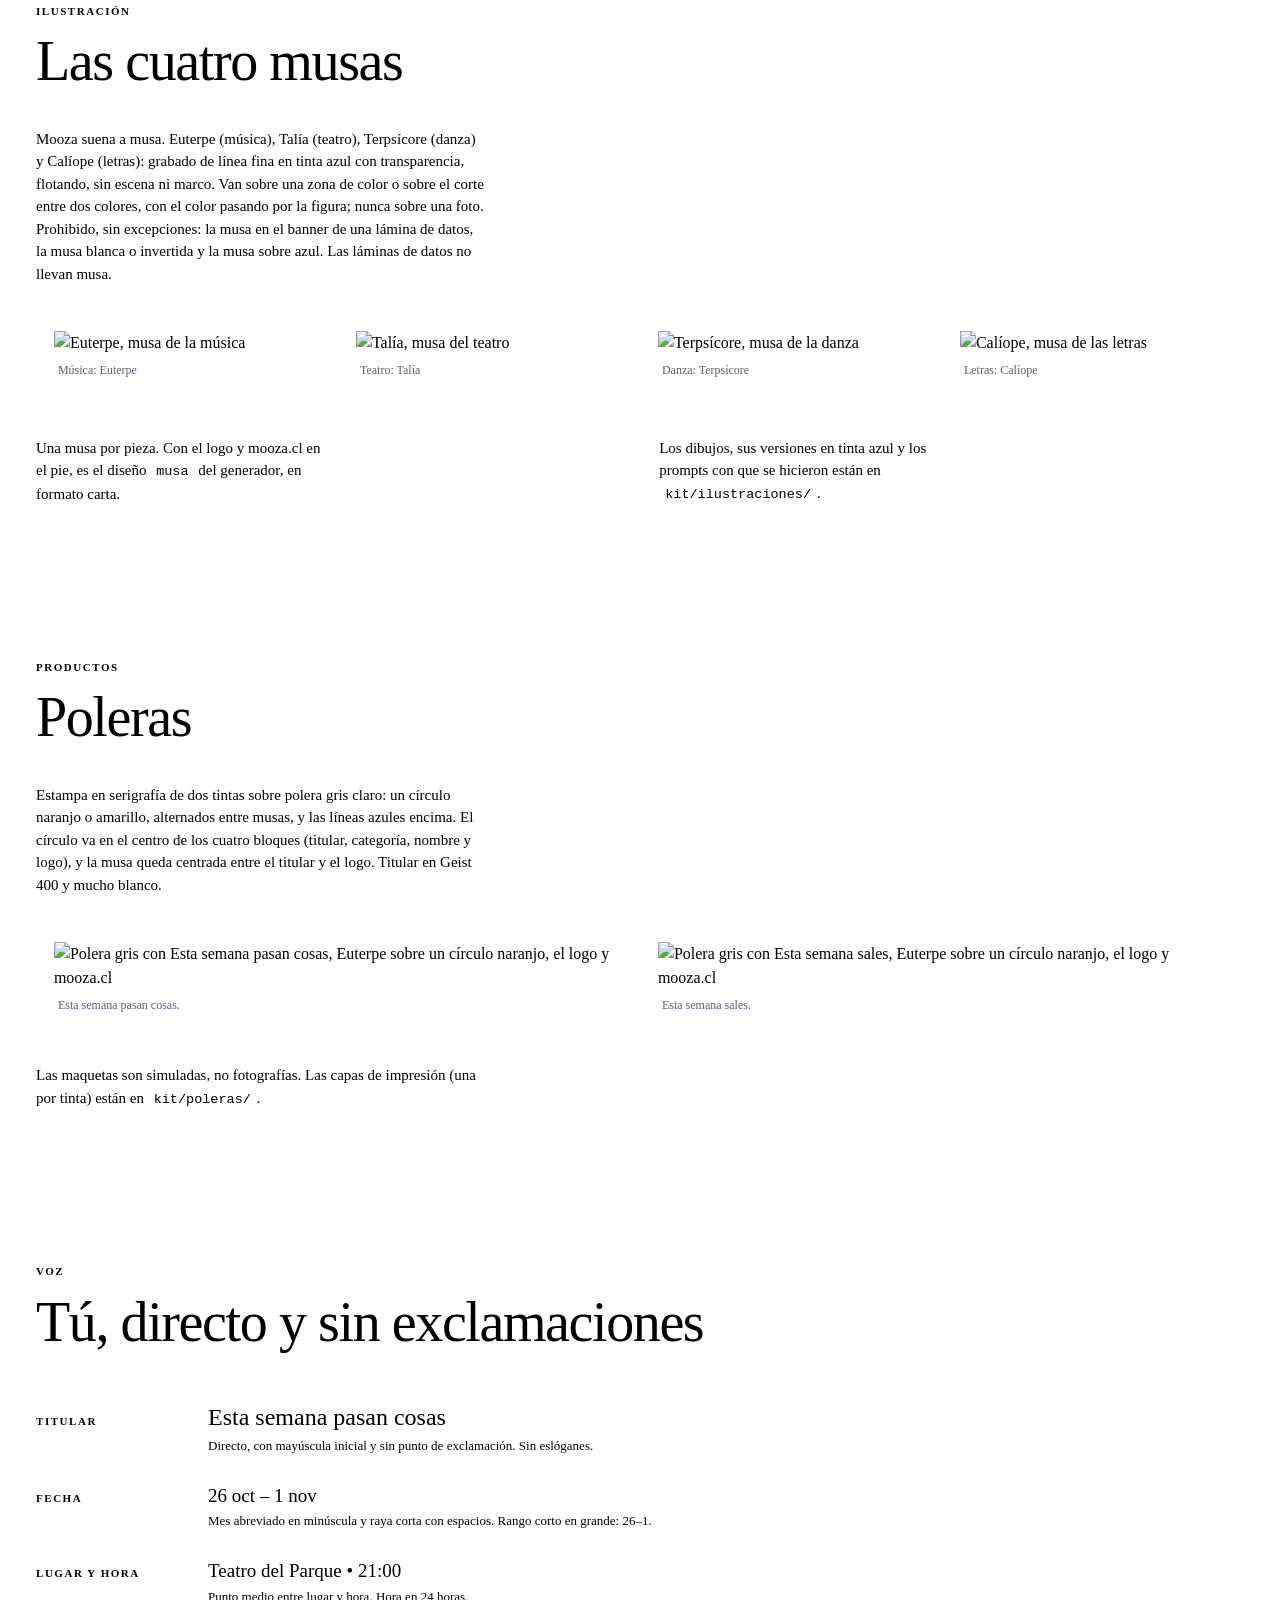
==== commit fd665653: "Título de la sección de viñetas: Las tres viñetas Co-Authored-By: Claude Sonnet 5.5 <noreply@anthrop" ====
--- a/guidelines/index.html
+++ b/guidelines/index.html
@@ -331,7 +331,7 @@
 
   <section class="sec" id="vinetas">
     <span class="k">Viñetas</span>
-    <h2>Cinta, telón y público</h2>
+    <h2>Las tres viñetas</h2>
     <p class="nota" style="margin-bottom:28px">Opcionales, en el mismo grabado de las musas pero más livianos, y dicen otra cosa: la cinta (cuándo), el telón (empieza la función) y el público (ir con otros). Van a sangre, de borde a borde, en una lámina de cartelera: abajo sobre el gris, en las dos últimas filas libres, o en un banner amarillo o naranjo, donde el telón cuelga del borde de arriba y el público se apoya en el corte. Nunca sobre un banner azul ni sobre texto.</p>
     <img src="img/d-vinetas.jpg" alt="Seis láminas de cartelera. Arriba, la cinta, el telón y el público sobre el gris. Abajo, el telón colgando del borde de un banner amarillo, la cinta en un banner naranjo y el público sentado en el corte de un banner amarillo" style="width:100%;height:auto;display:block">
     <div class="cols" style="margin-top:32px;align-items:start">
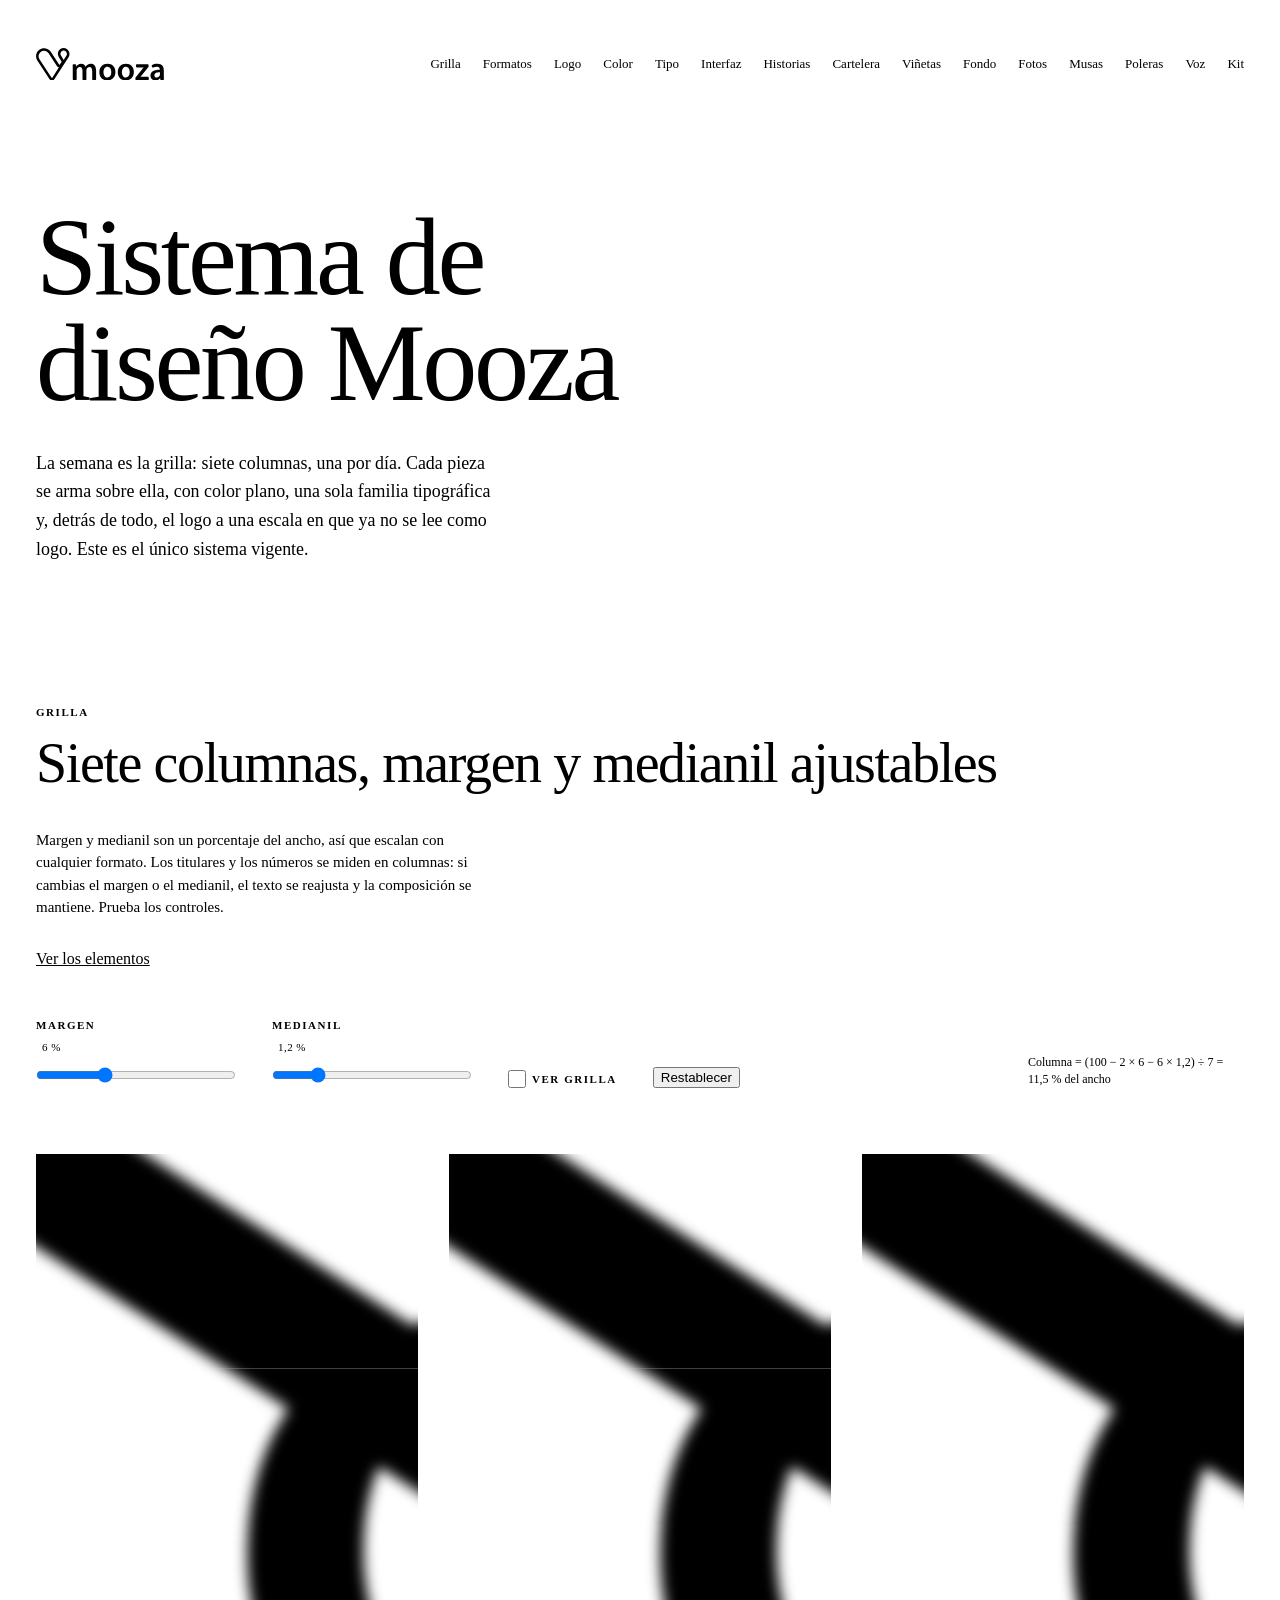
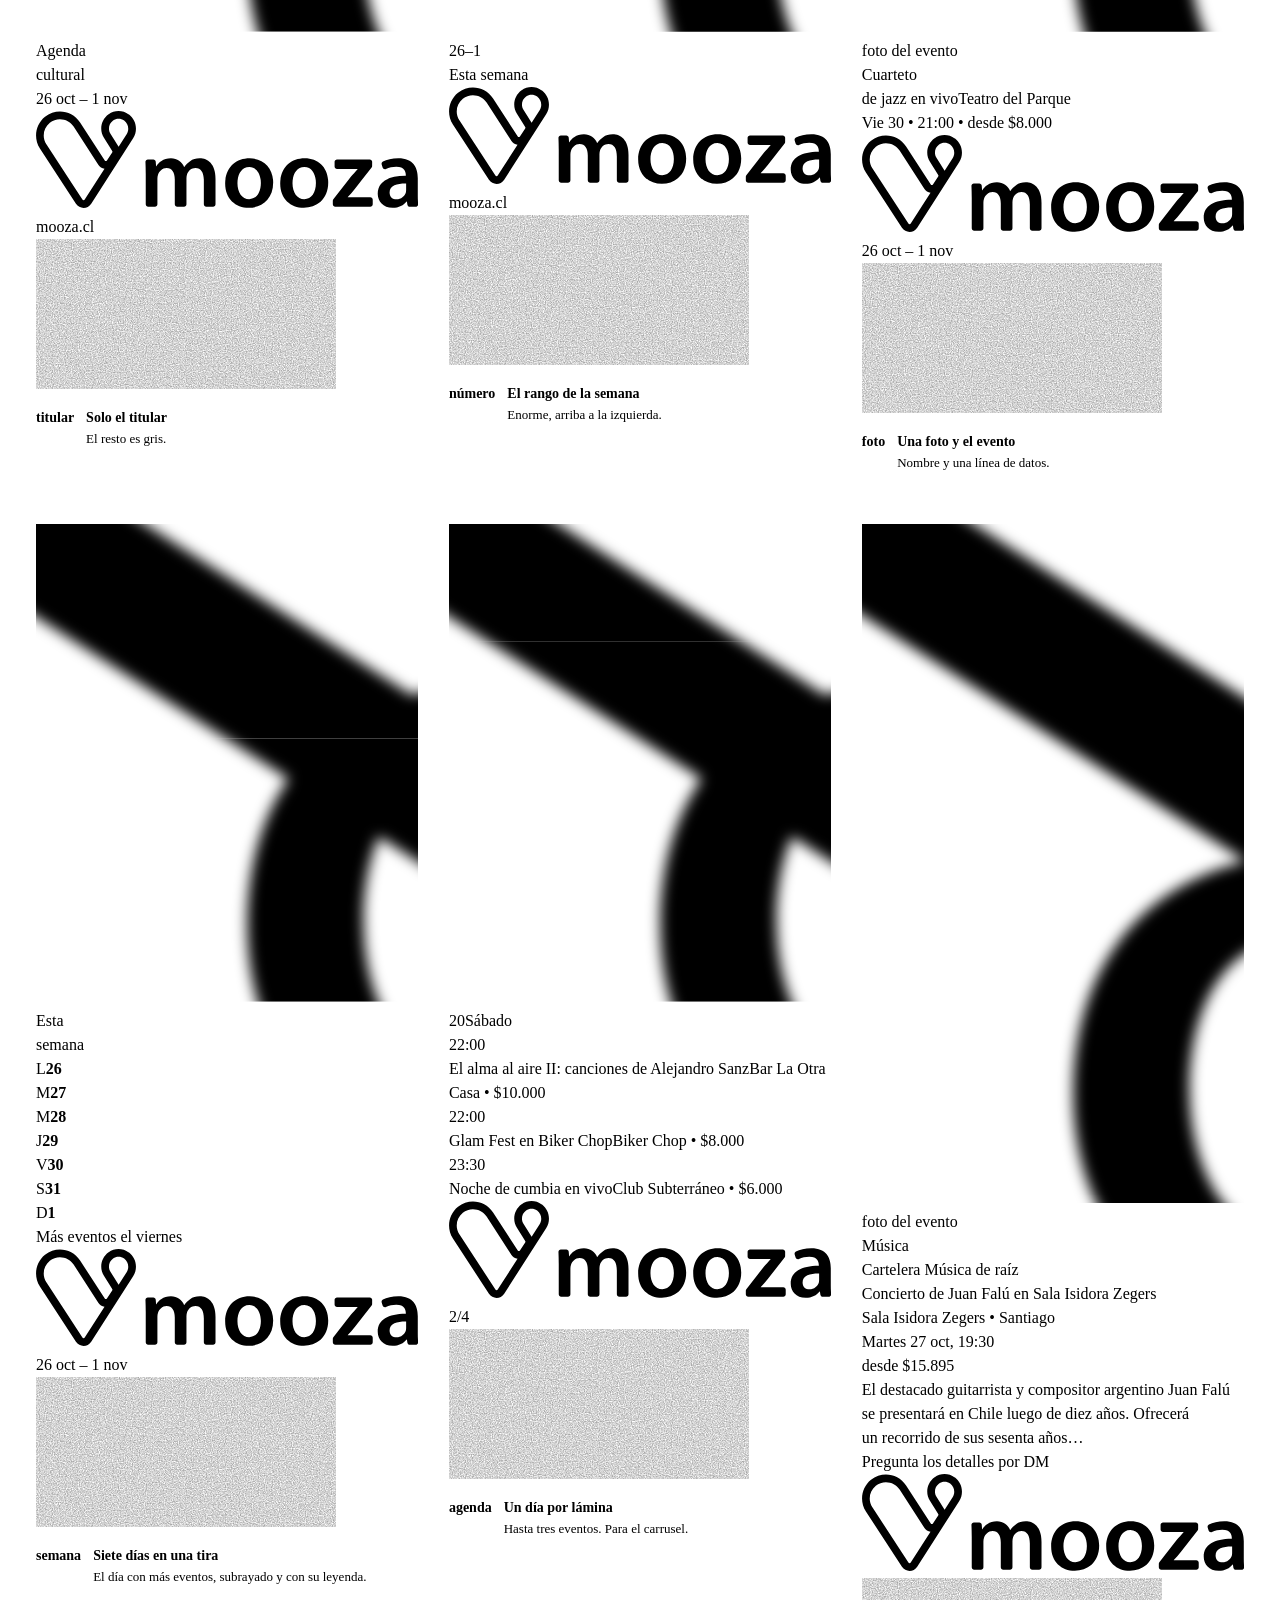
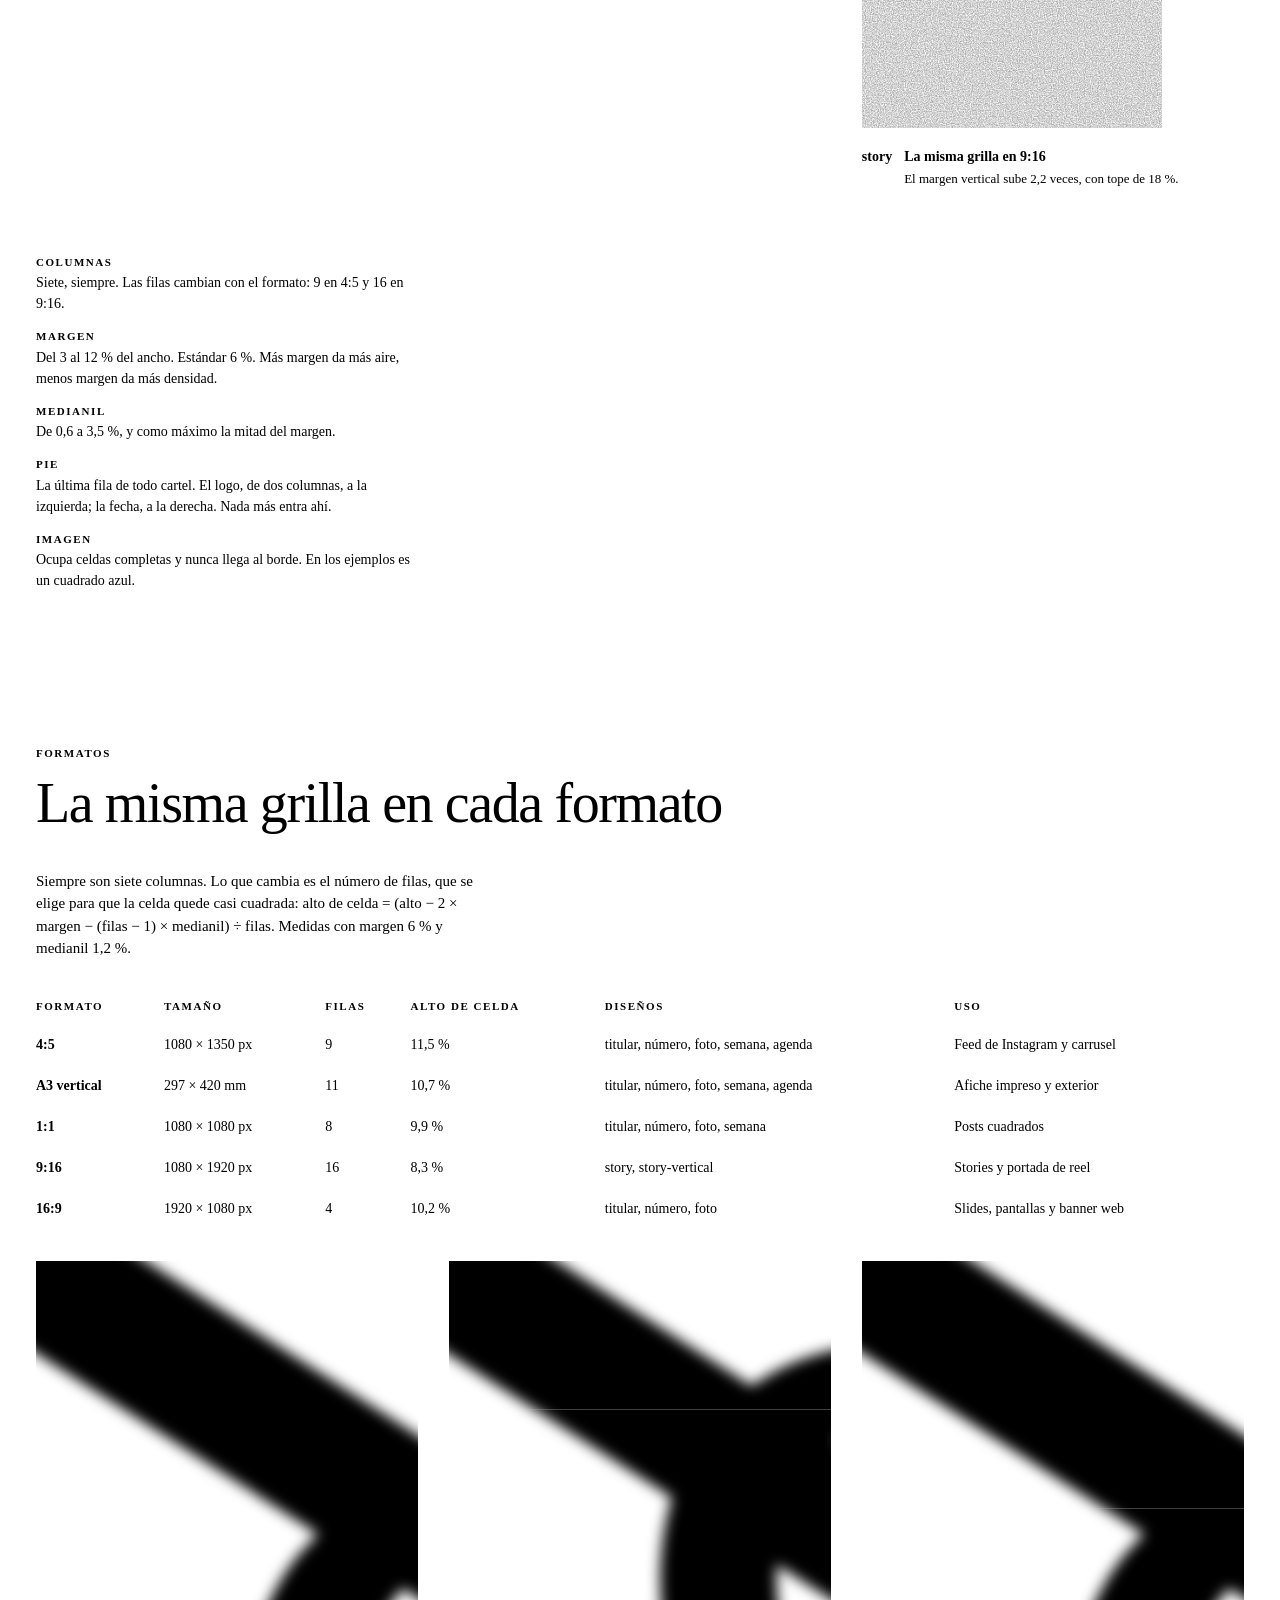
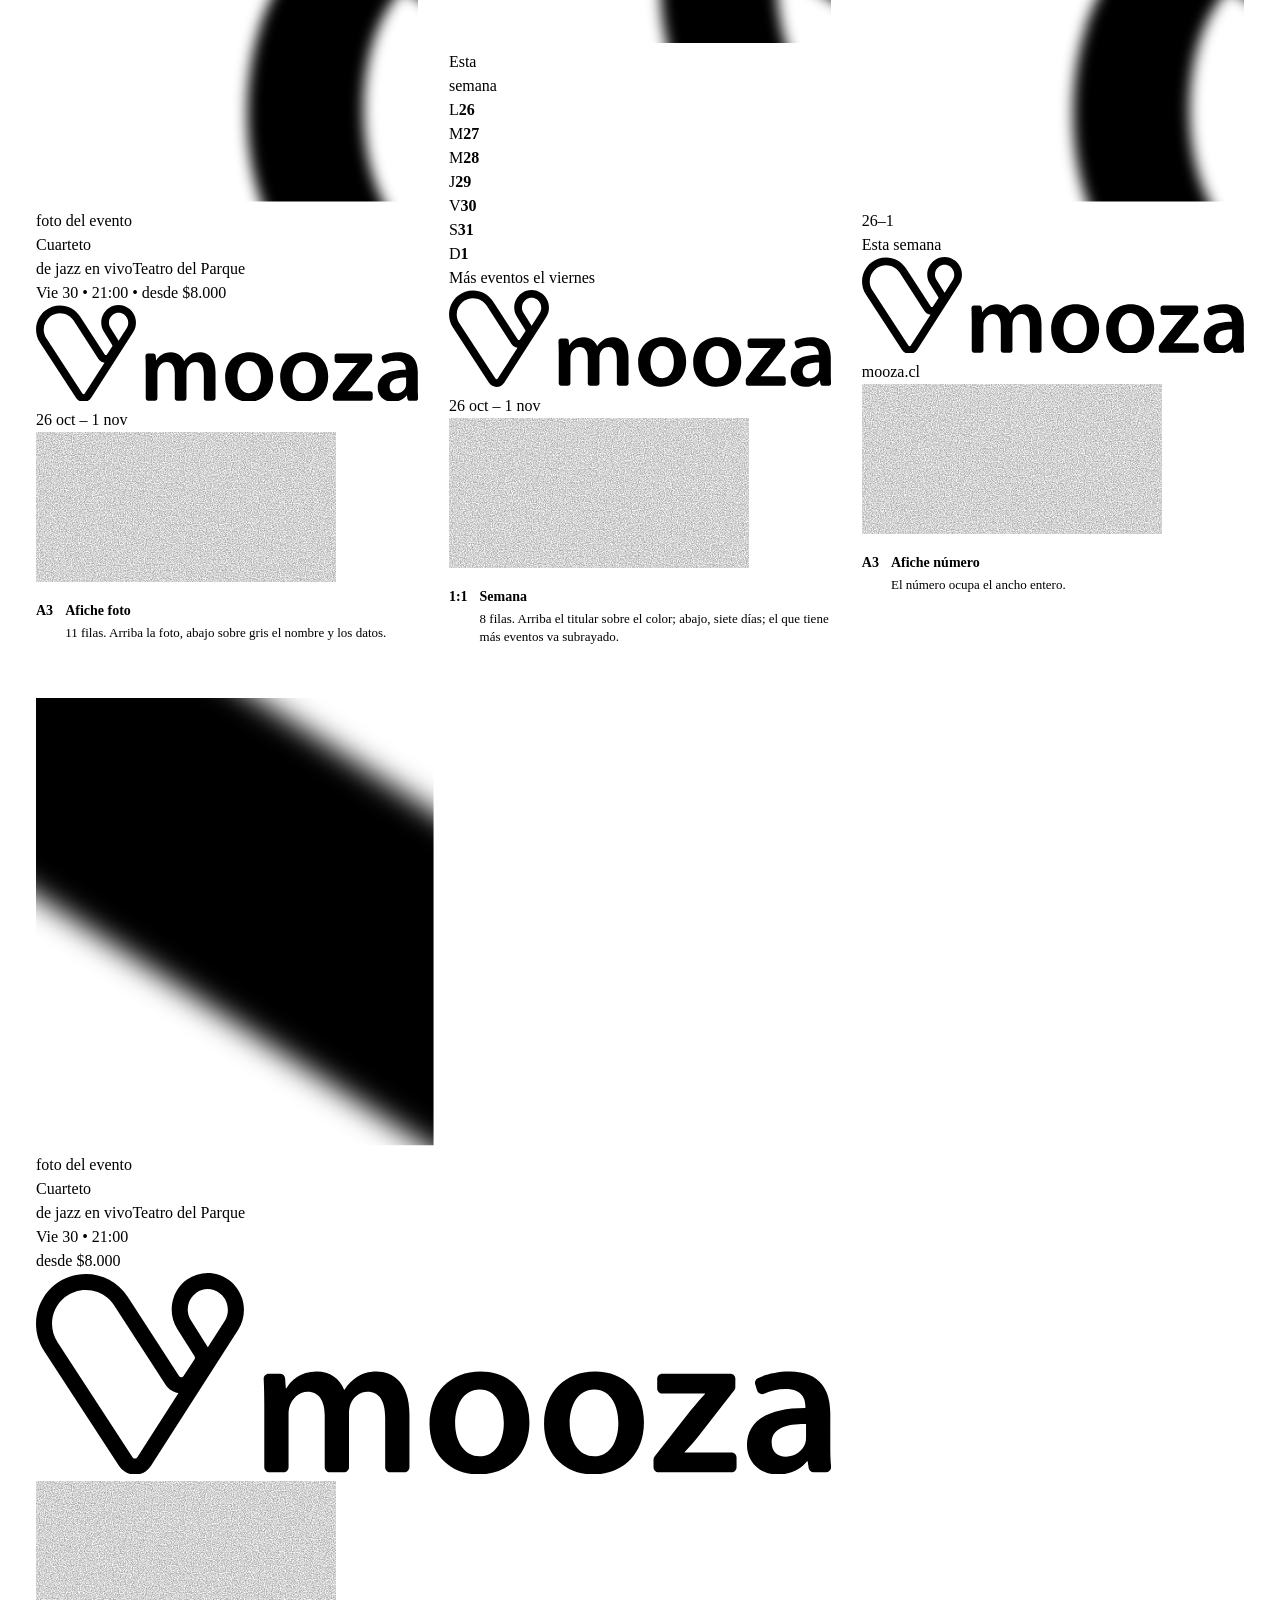
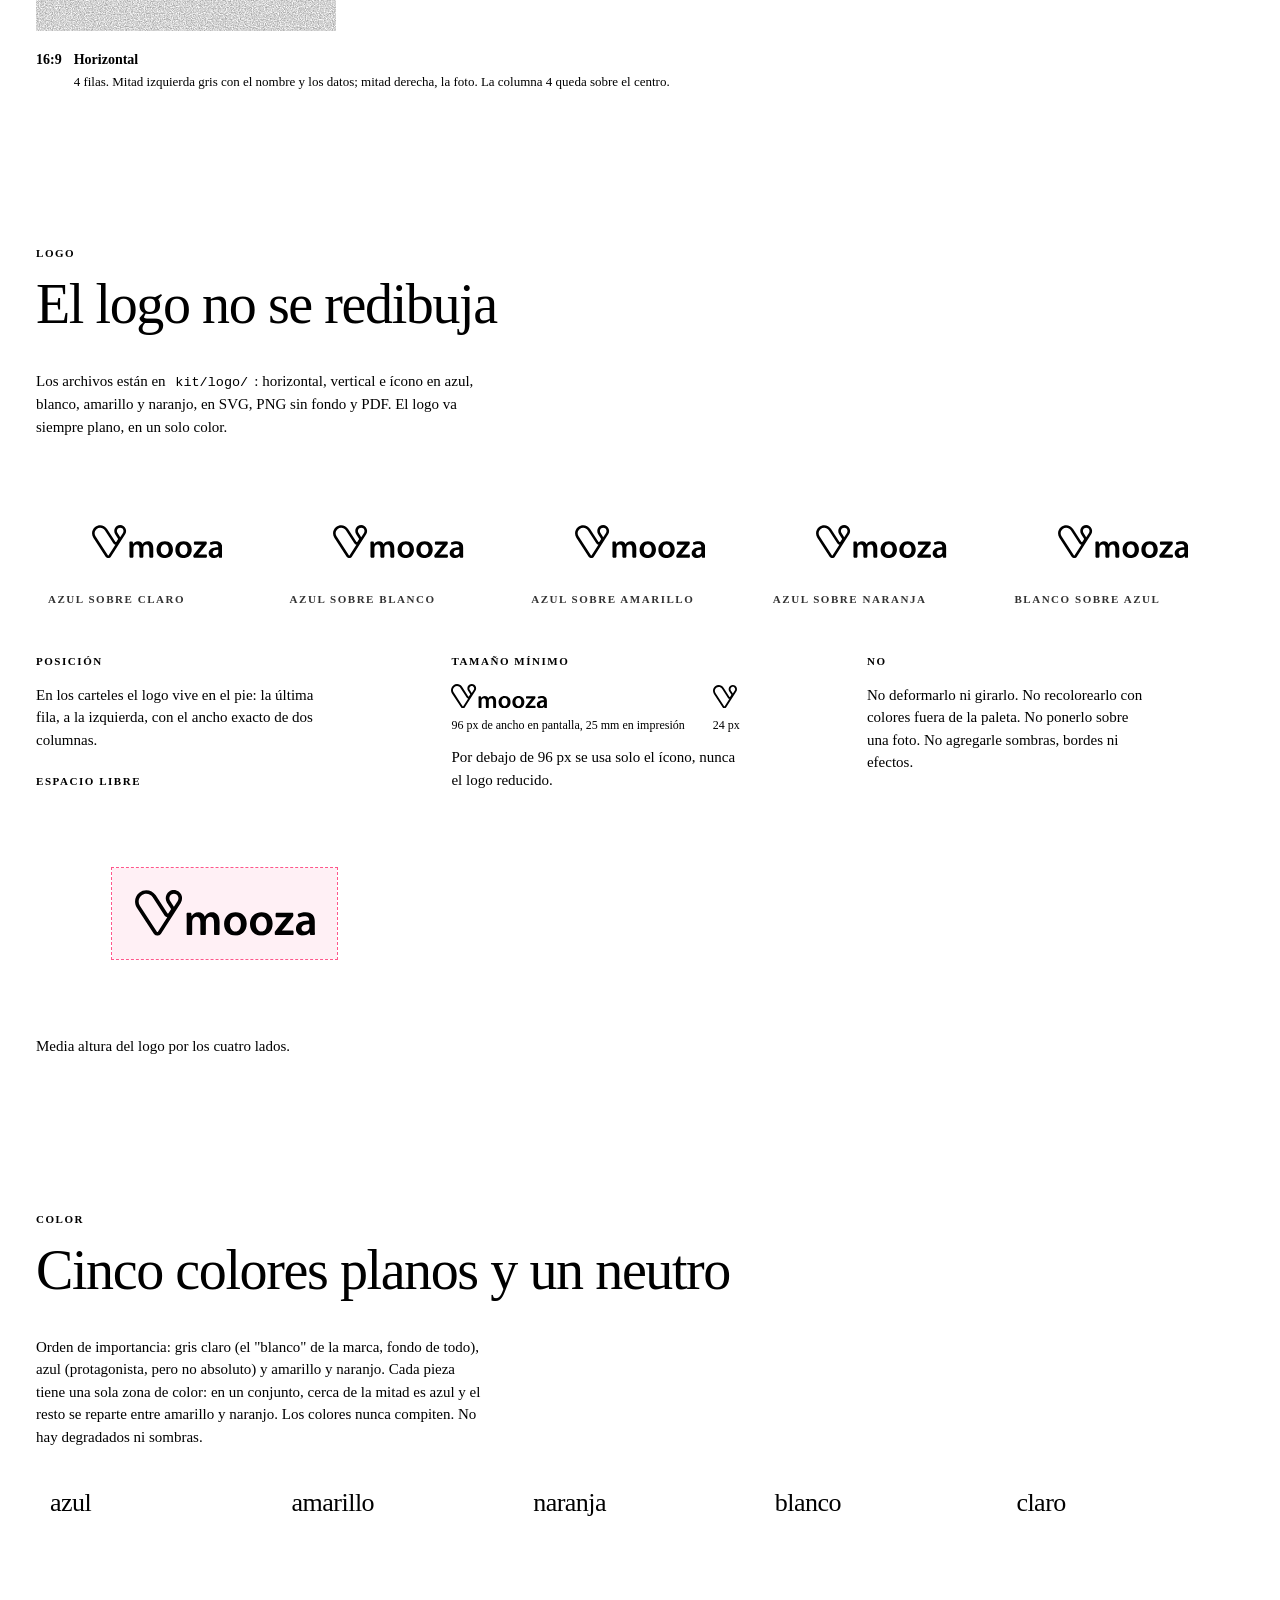
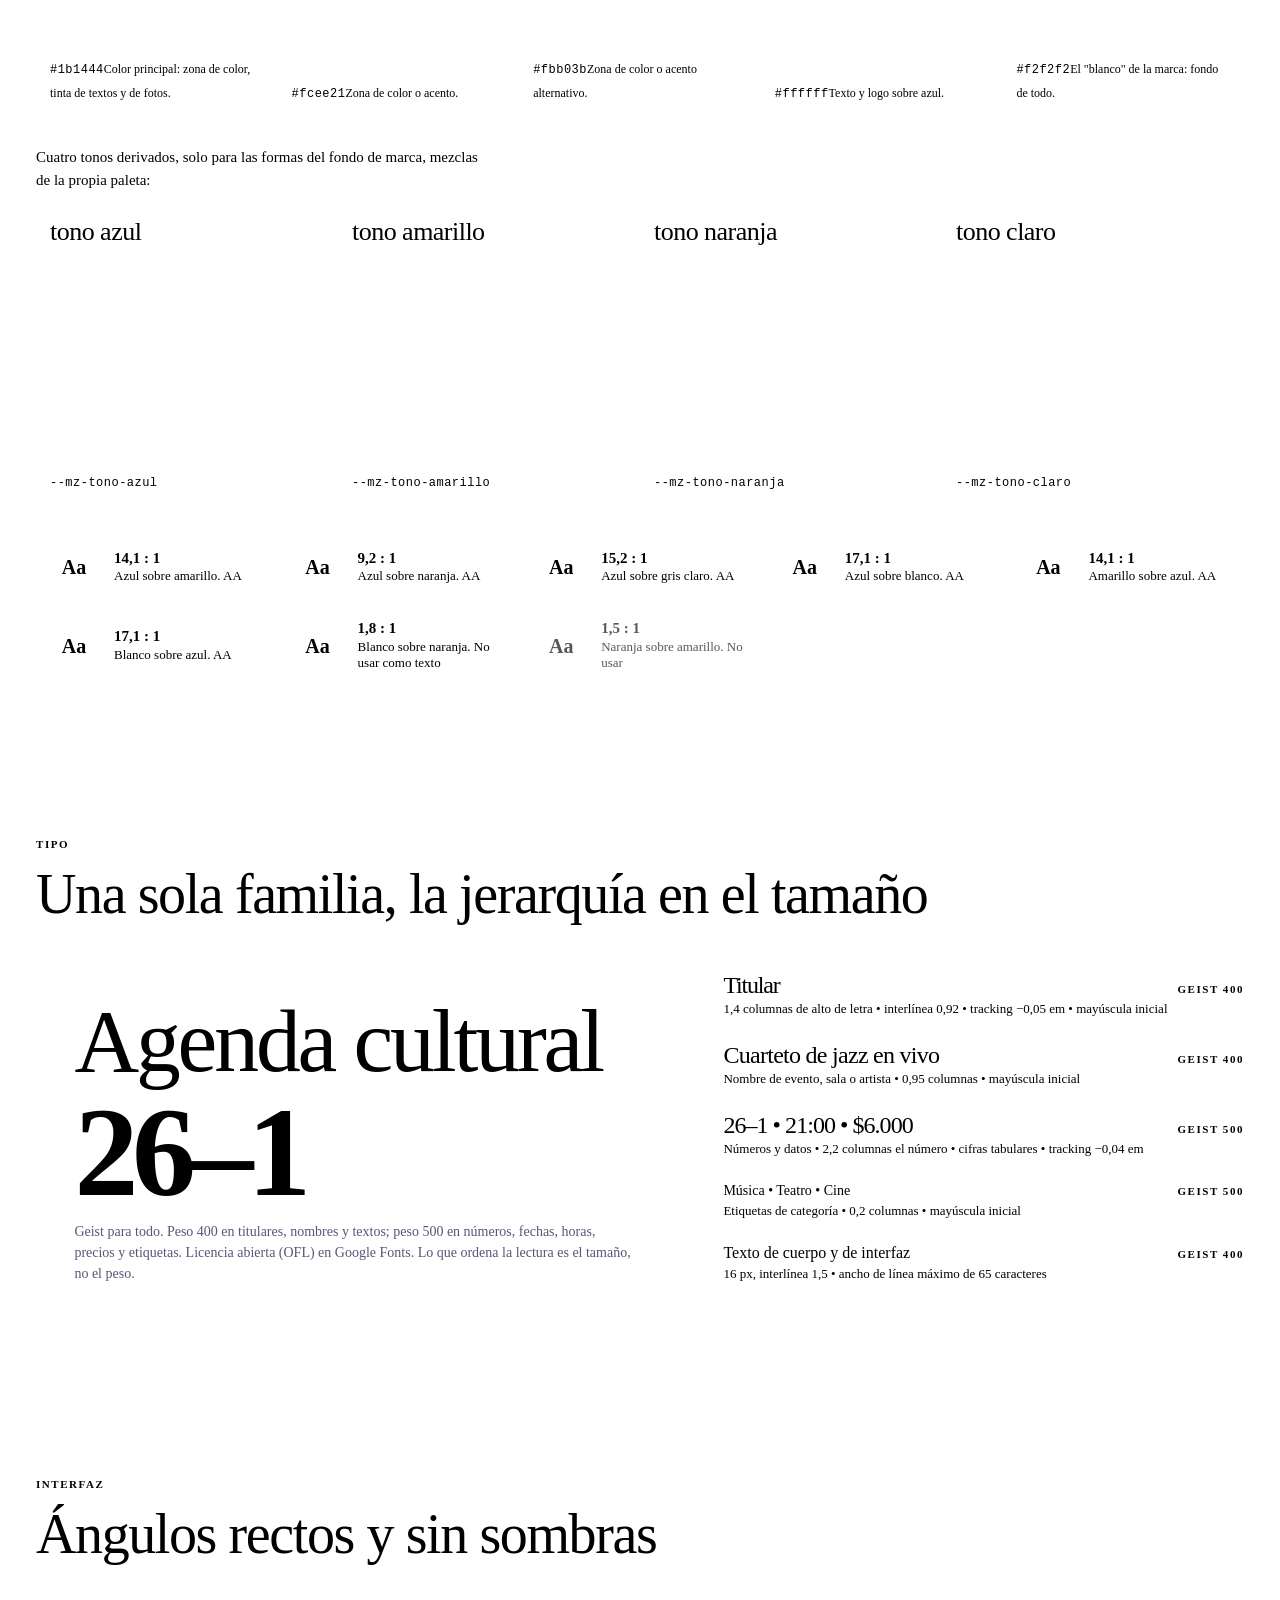
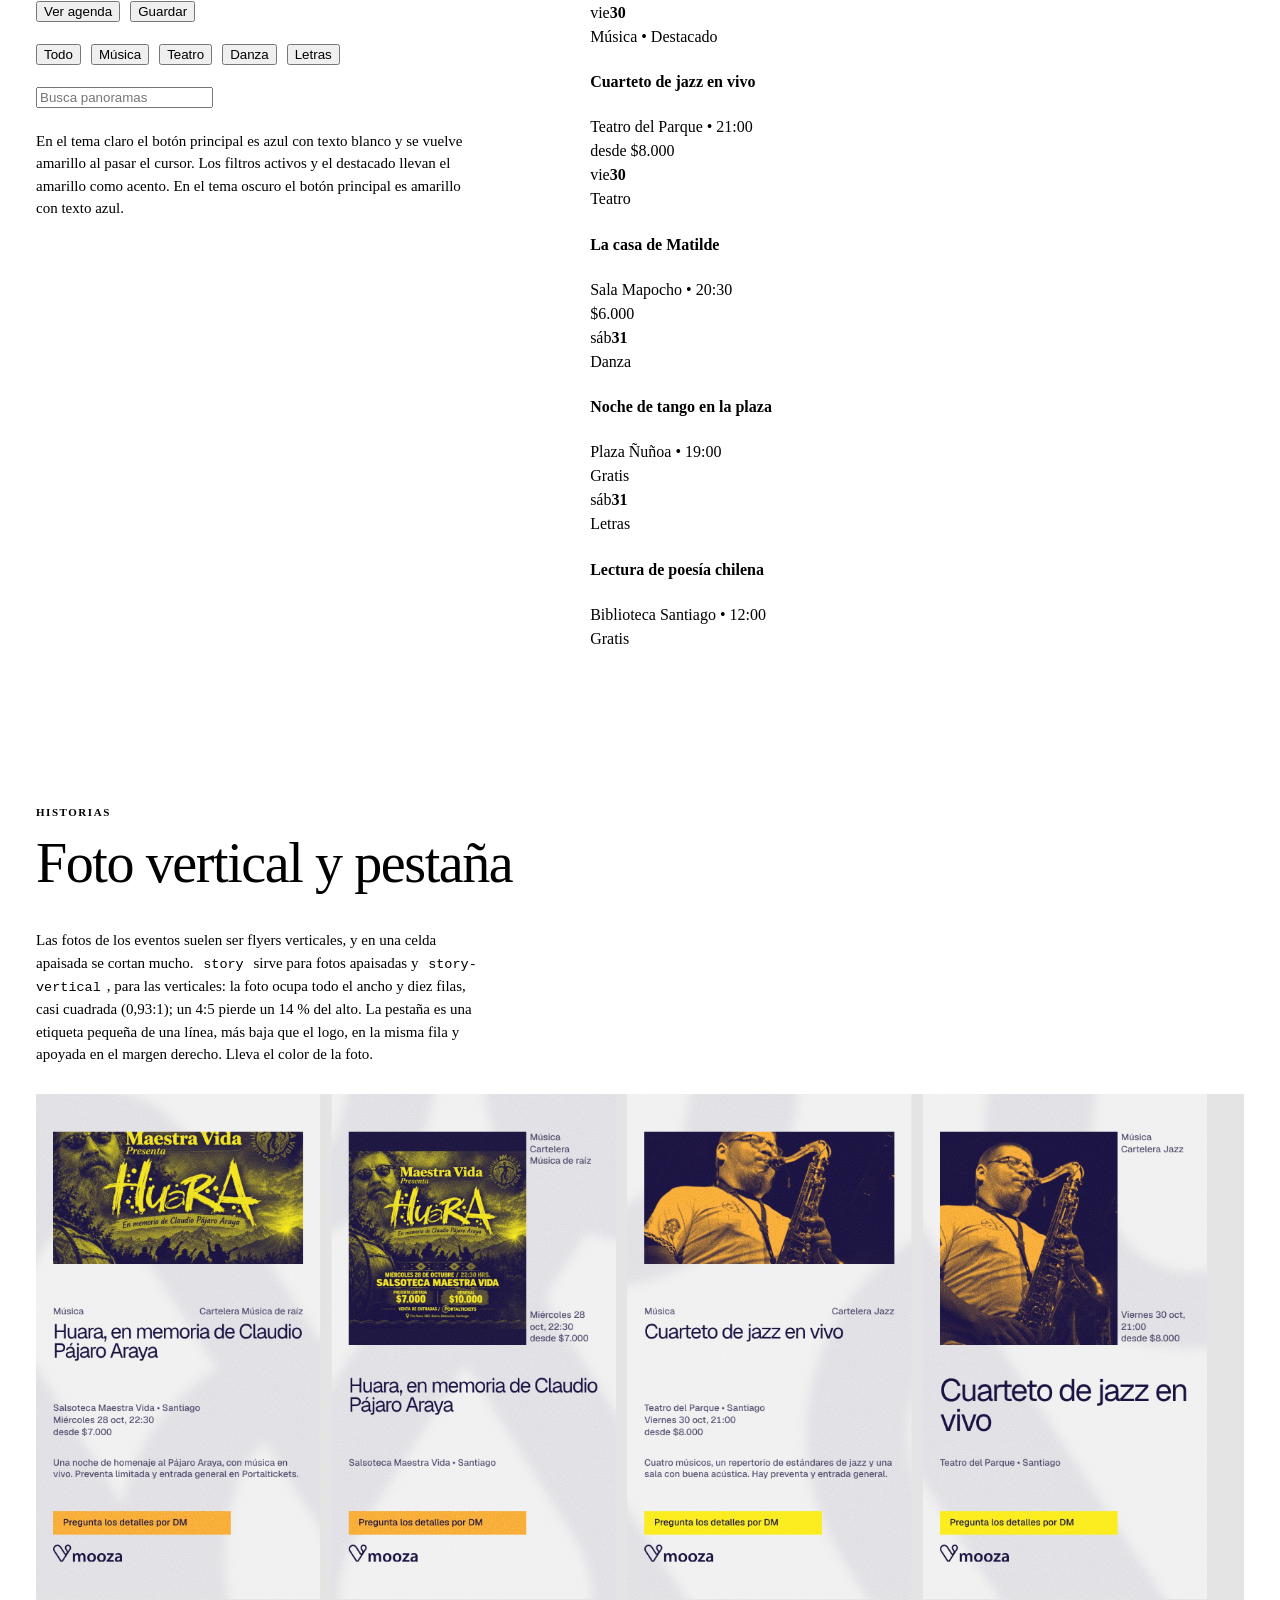
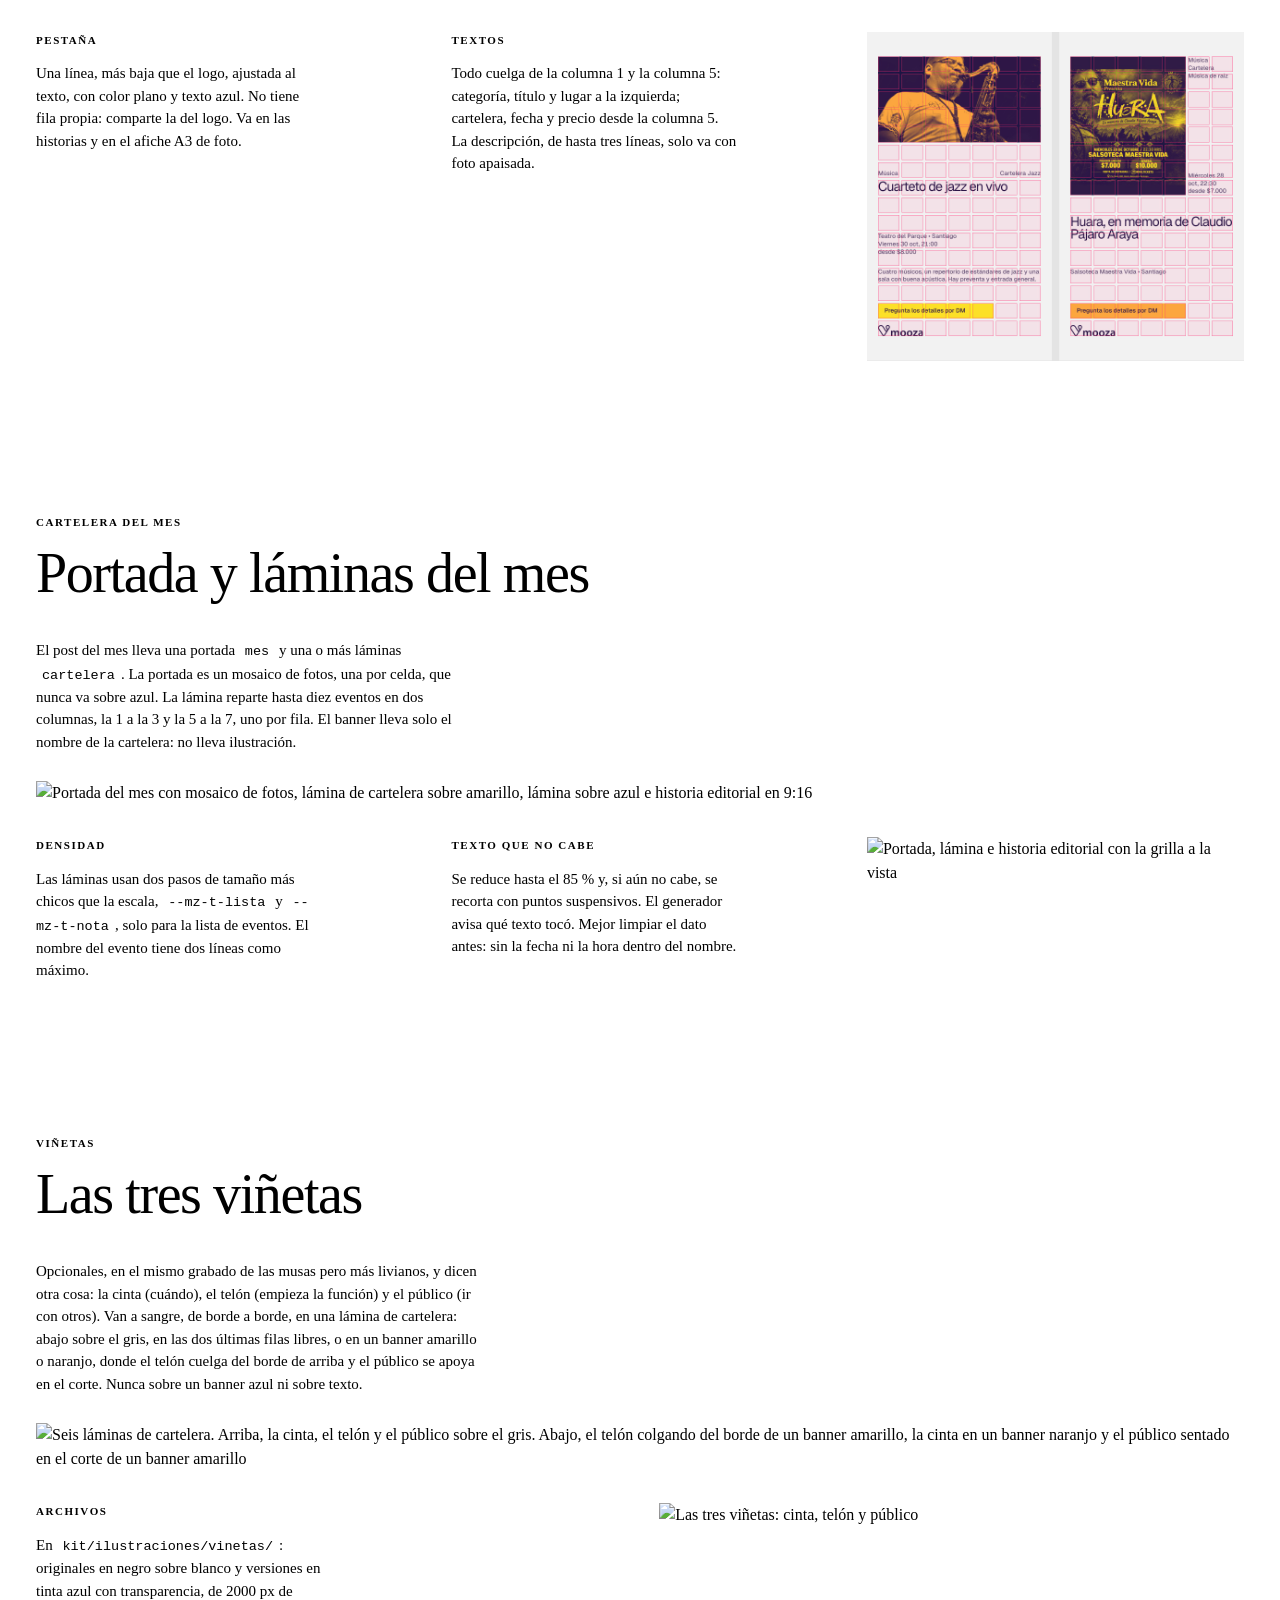
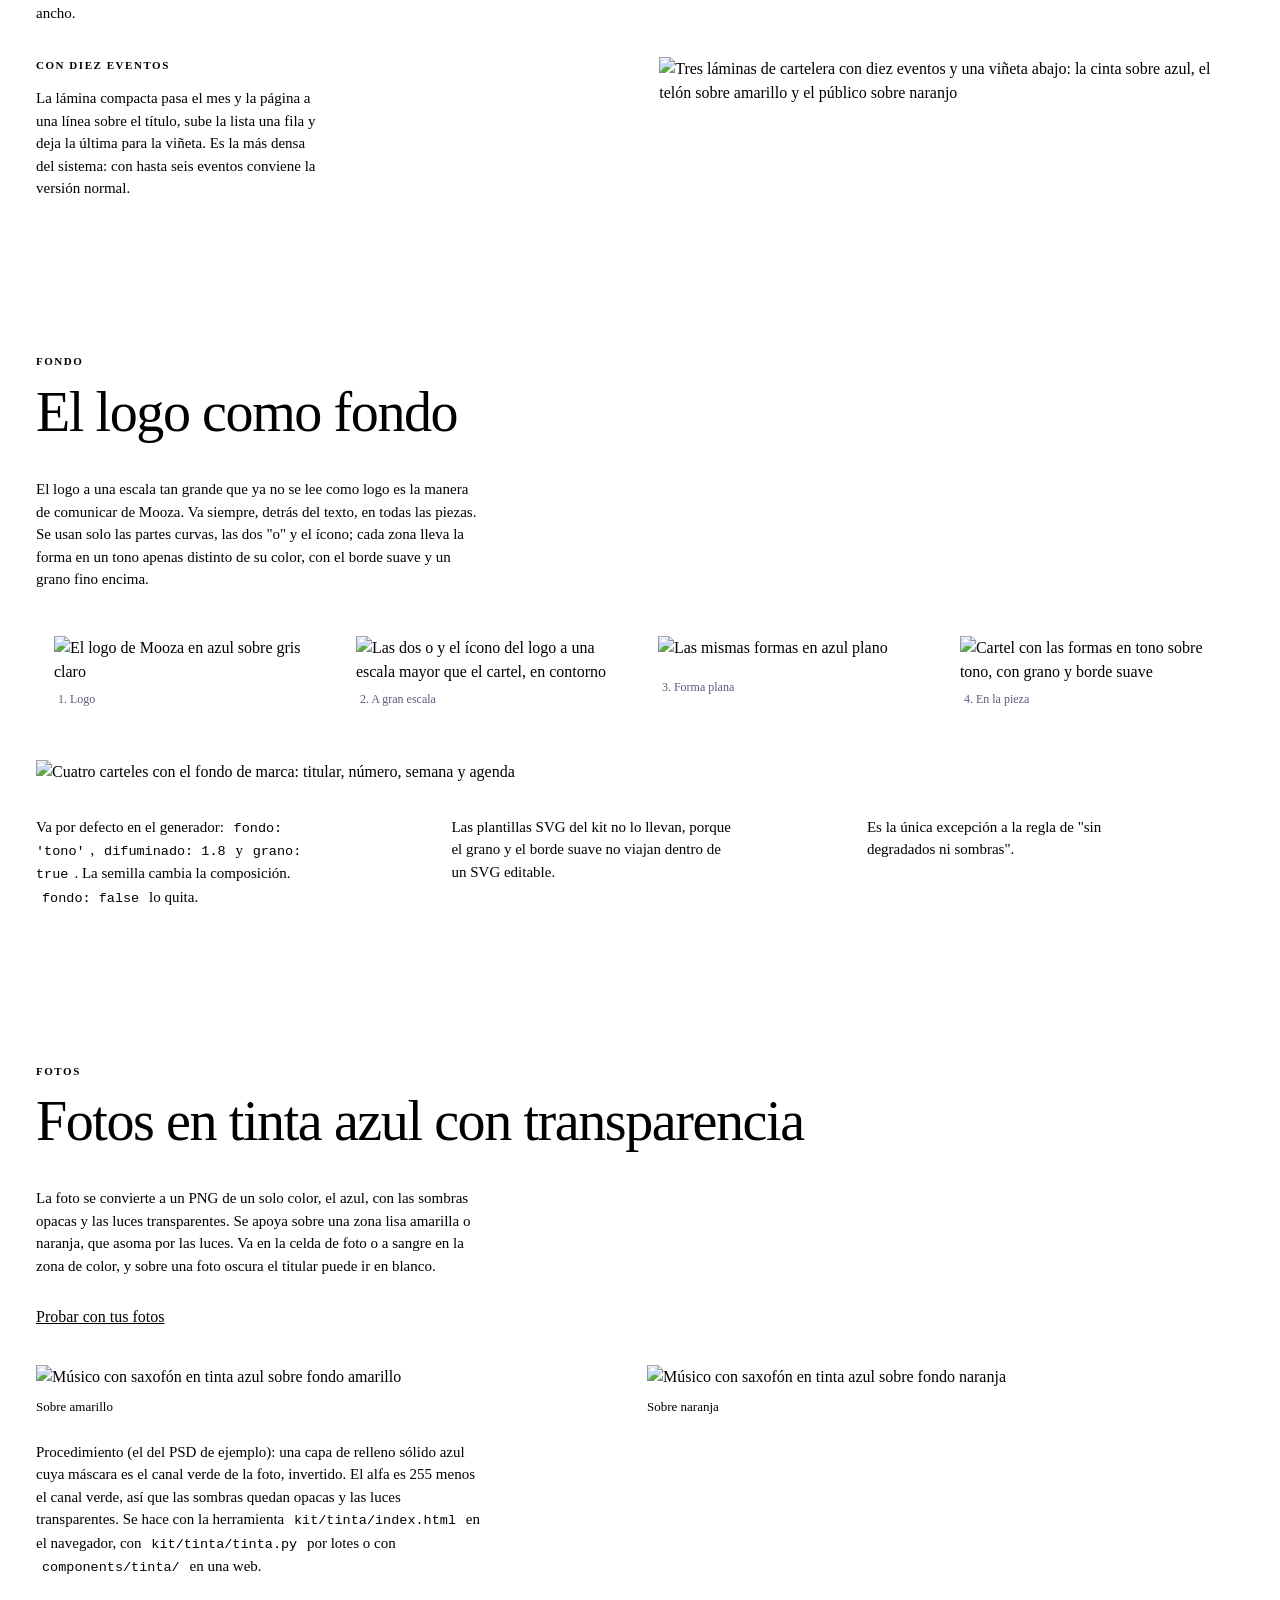
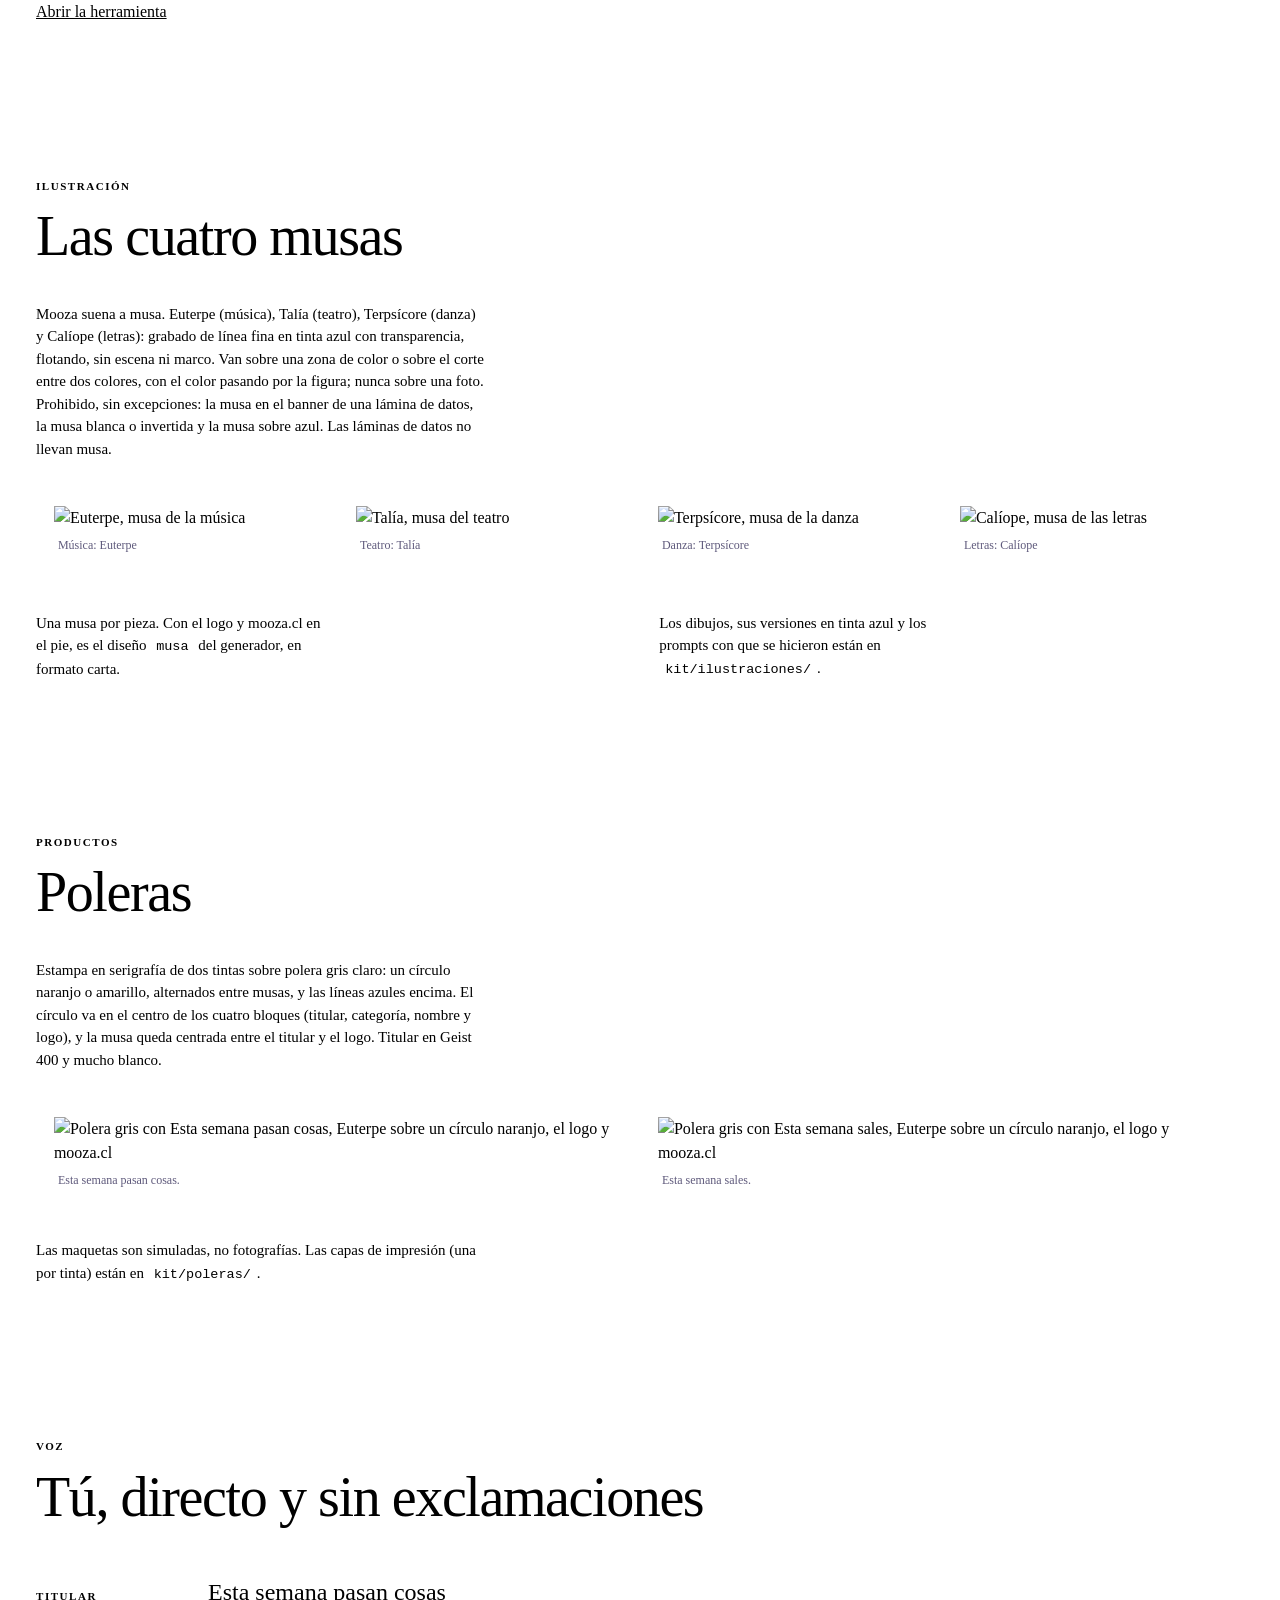
==== commit 0772fb29: "Cartelera compacta: diez eventos con viñeta El mes y la página pasan arriba del título, en el banner" ====
--- a/guidelines/index.html
+++ b/guidelines/index.html
@@ -337,6 +337,10 @@
     <div class="cols" style="margin-top:32px;align-items:start">
       <div><span class="k">Archivos</span><p>En <code>kit/ilustraciones/vinetas/</code>: originales en negro sobre blanco y versiones en tinta azul con transparencia, de 2000 px de ancho.</p></div>
       <div><img src="img/d-vinetas-hoja.jpg" alt="Las tres viñetas: cinta, telón y público" style="width:100%;height:auto;display:block"></div>
+    </div>
+    <div class="cols" style="margin-top:32px;align-items:start">
+      <div><span class="k">Con diez eventos</span><p>La lámina compacta pasa el mes y la página a una línea sobre el título, sube la lista una fila y deja la última para la viñeta. Es la más densa del sistema: con hasta seis eventos conviene la versión normal.</p></div>
+      <div><img src="img/d-vinetas-10.jpg" alt="Tres láminas de cartelera con diez eventos y una viñeta abajo: la cinta sobre azul, el telón sobre amarillo y el público sobre naranjo" style="width:100%;height:auto;display:block"></div>
     </div>
   </section>
 
